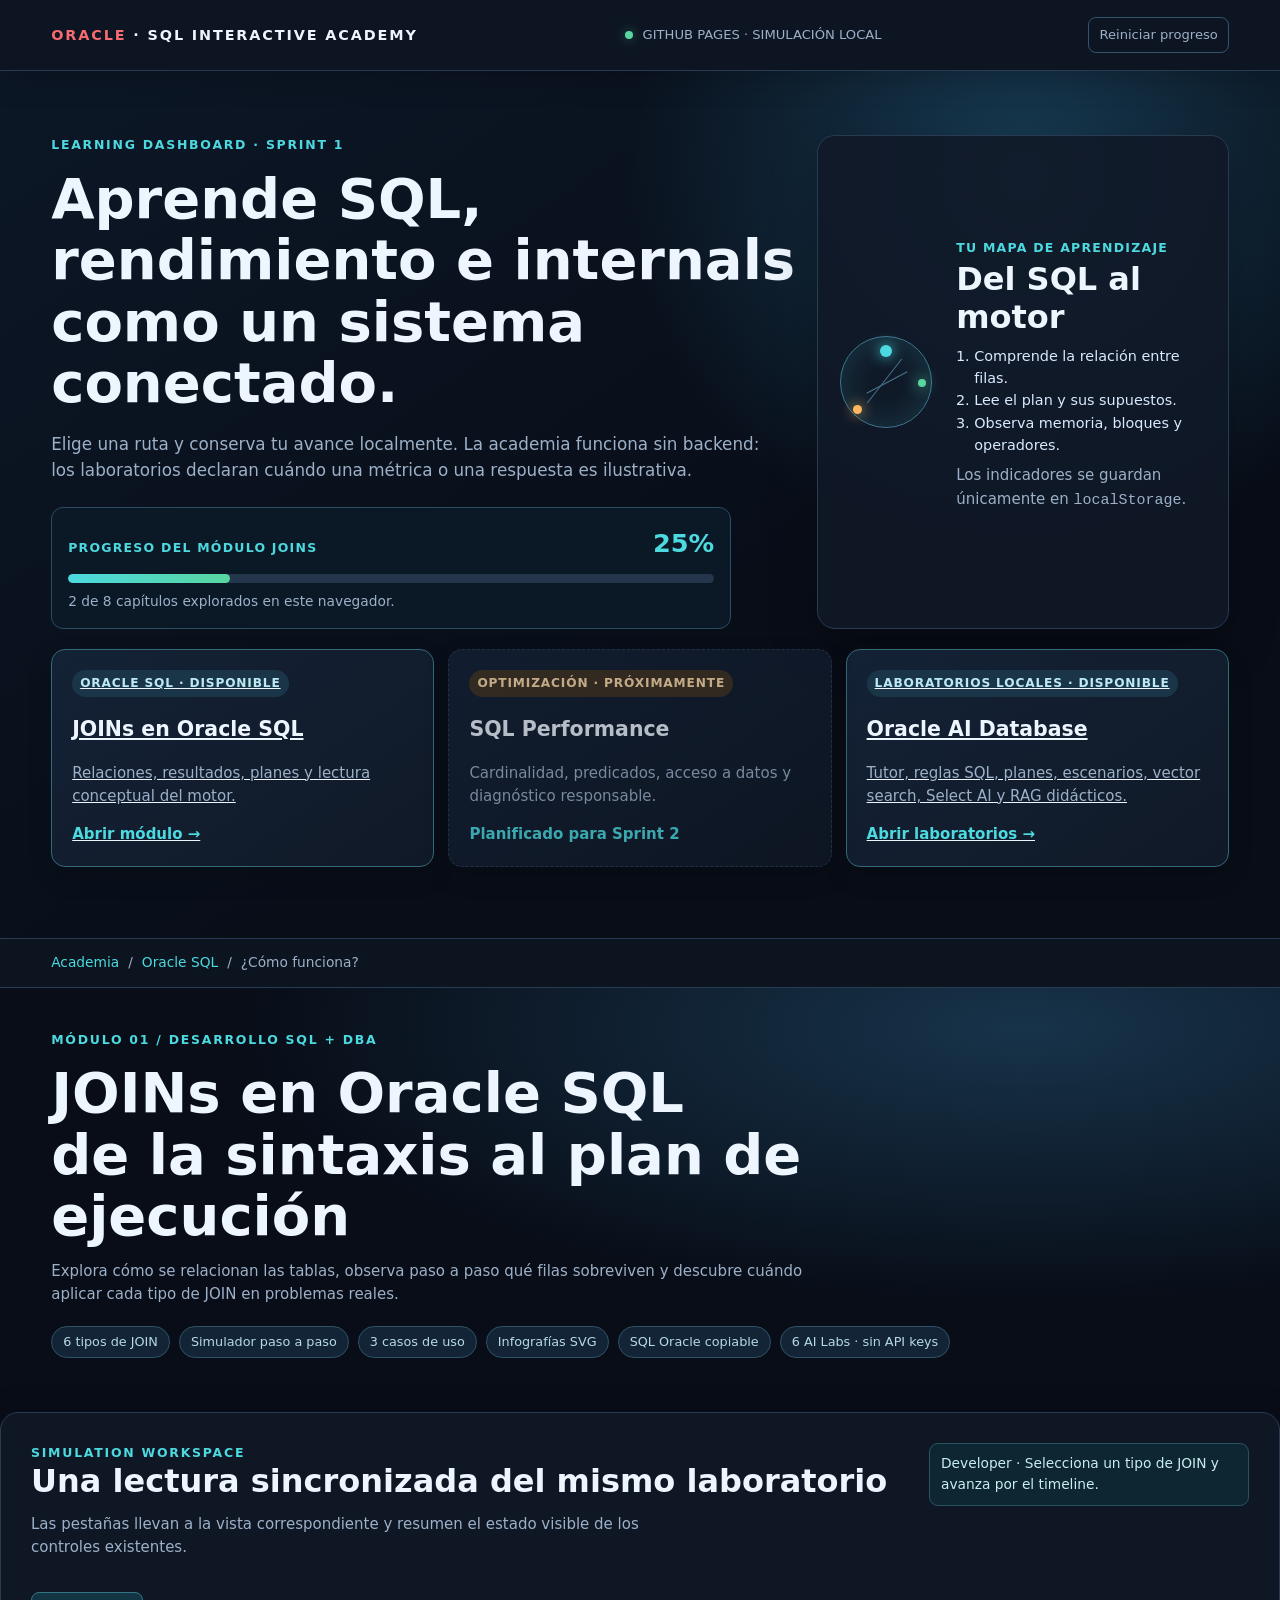
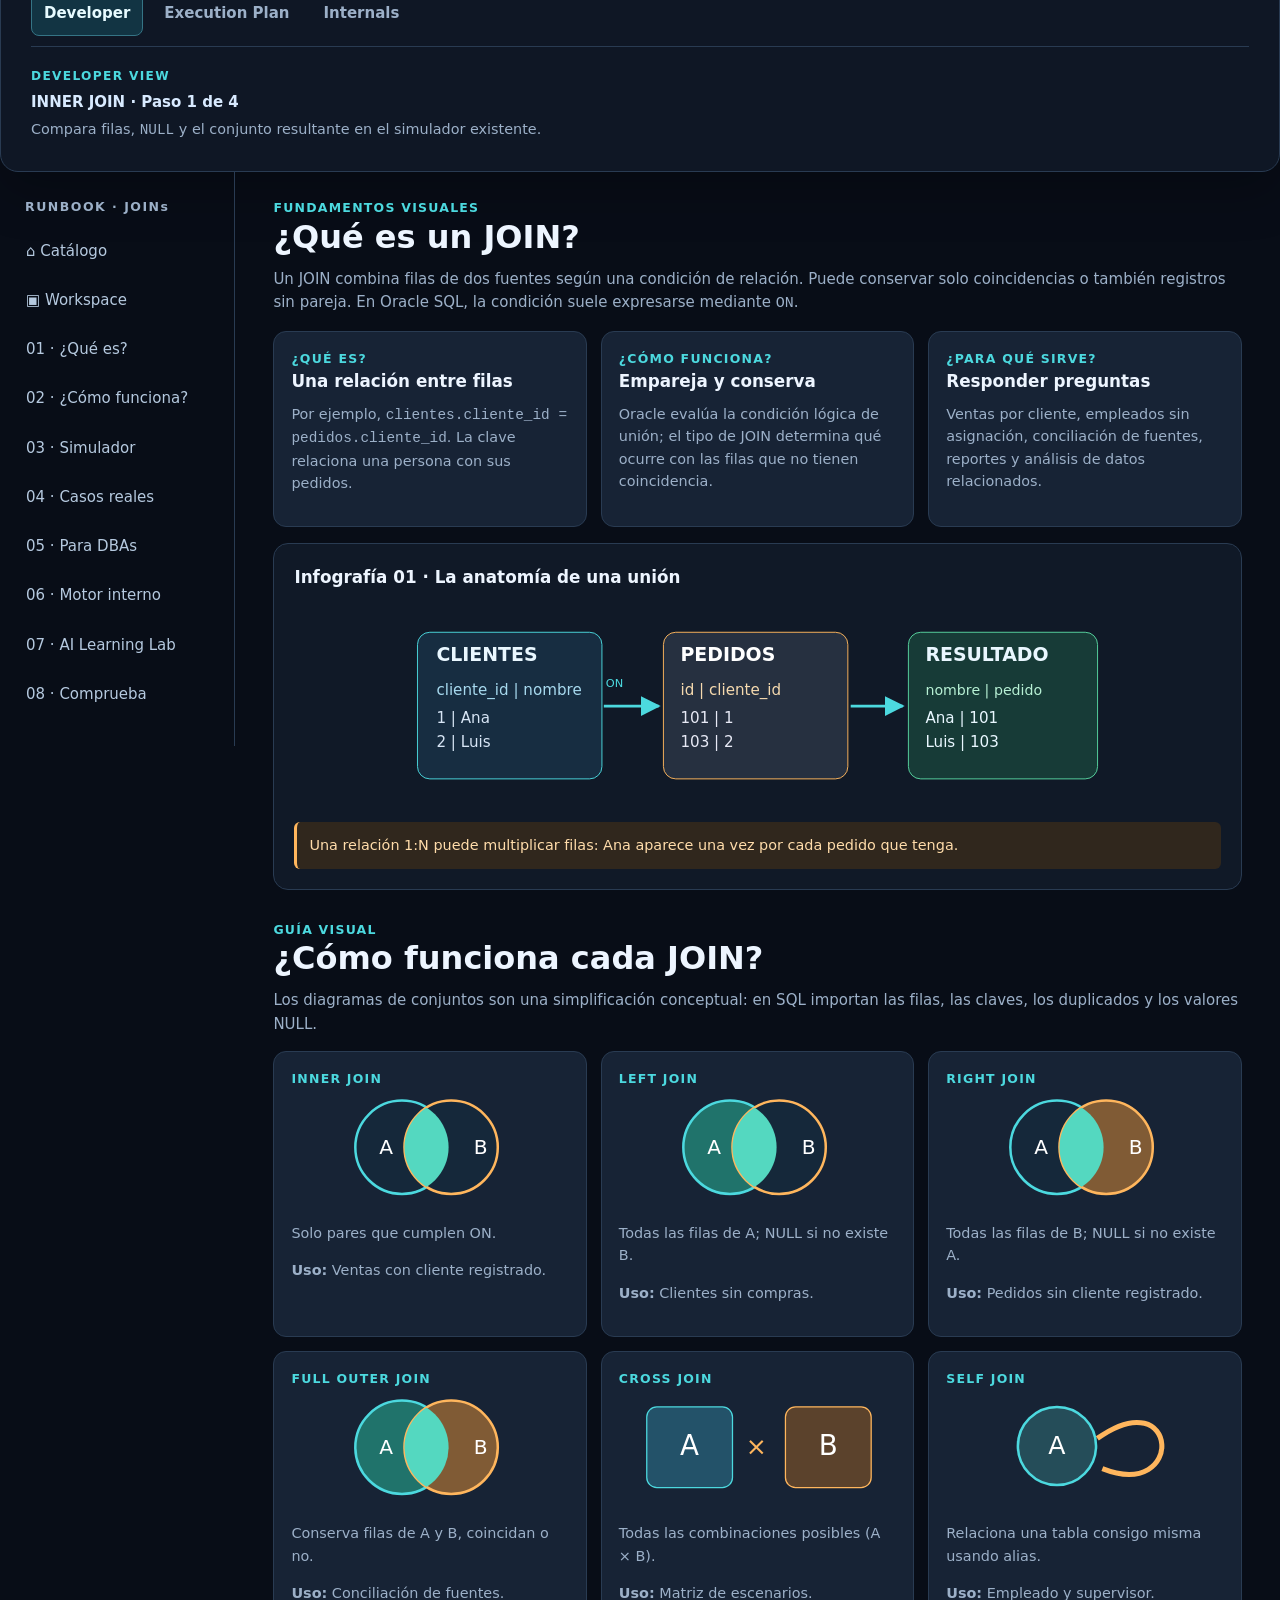
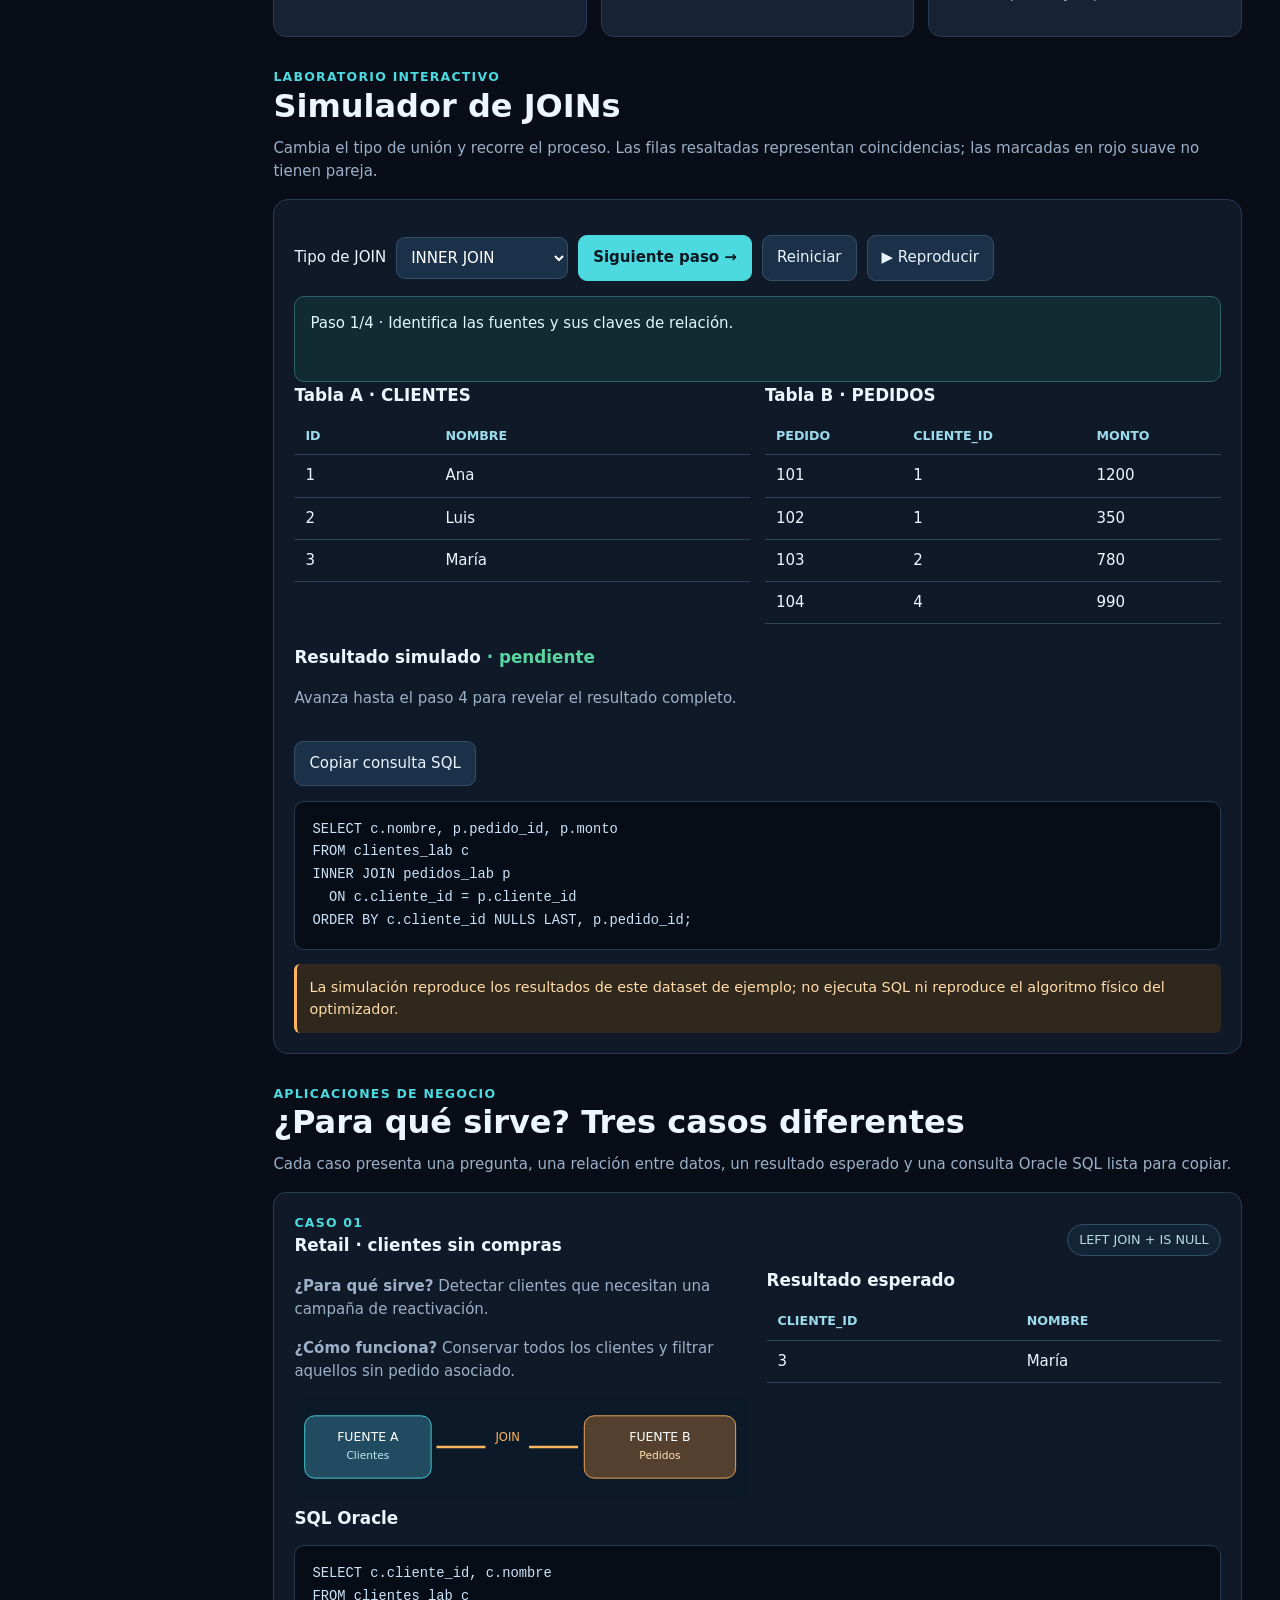
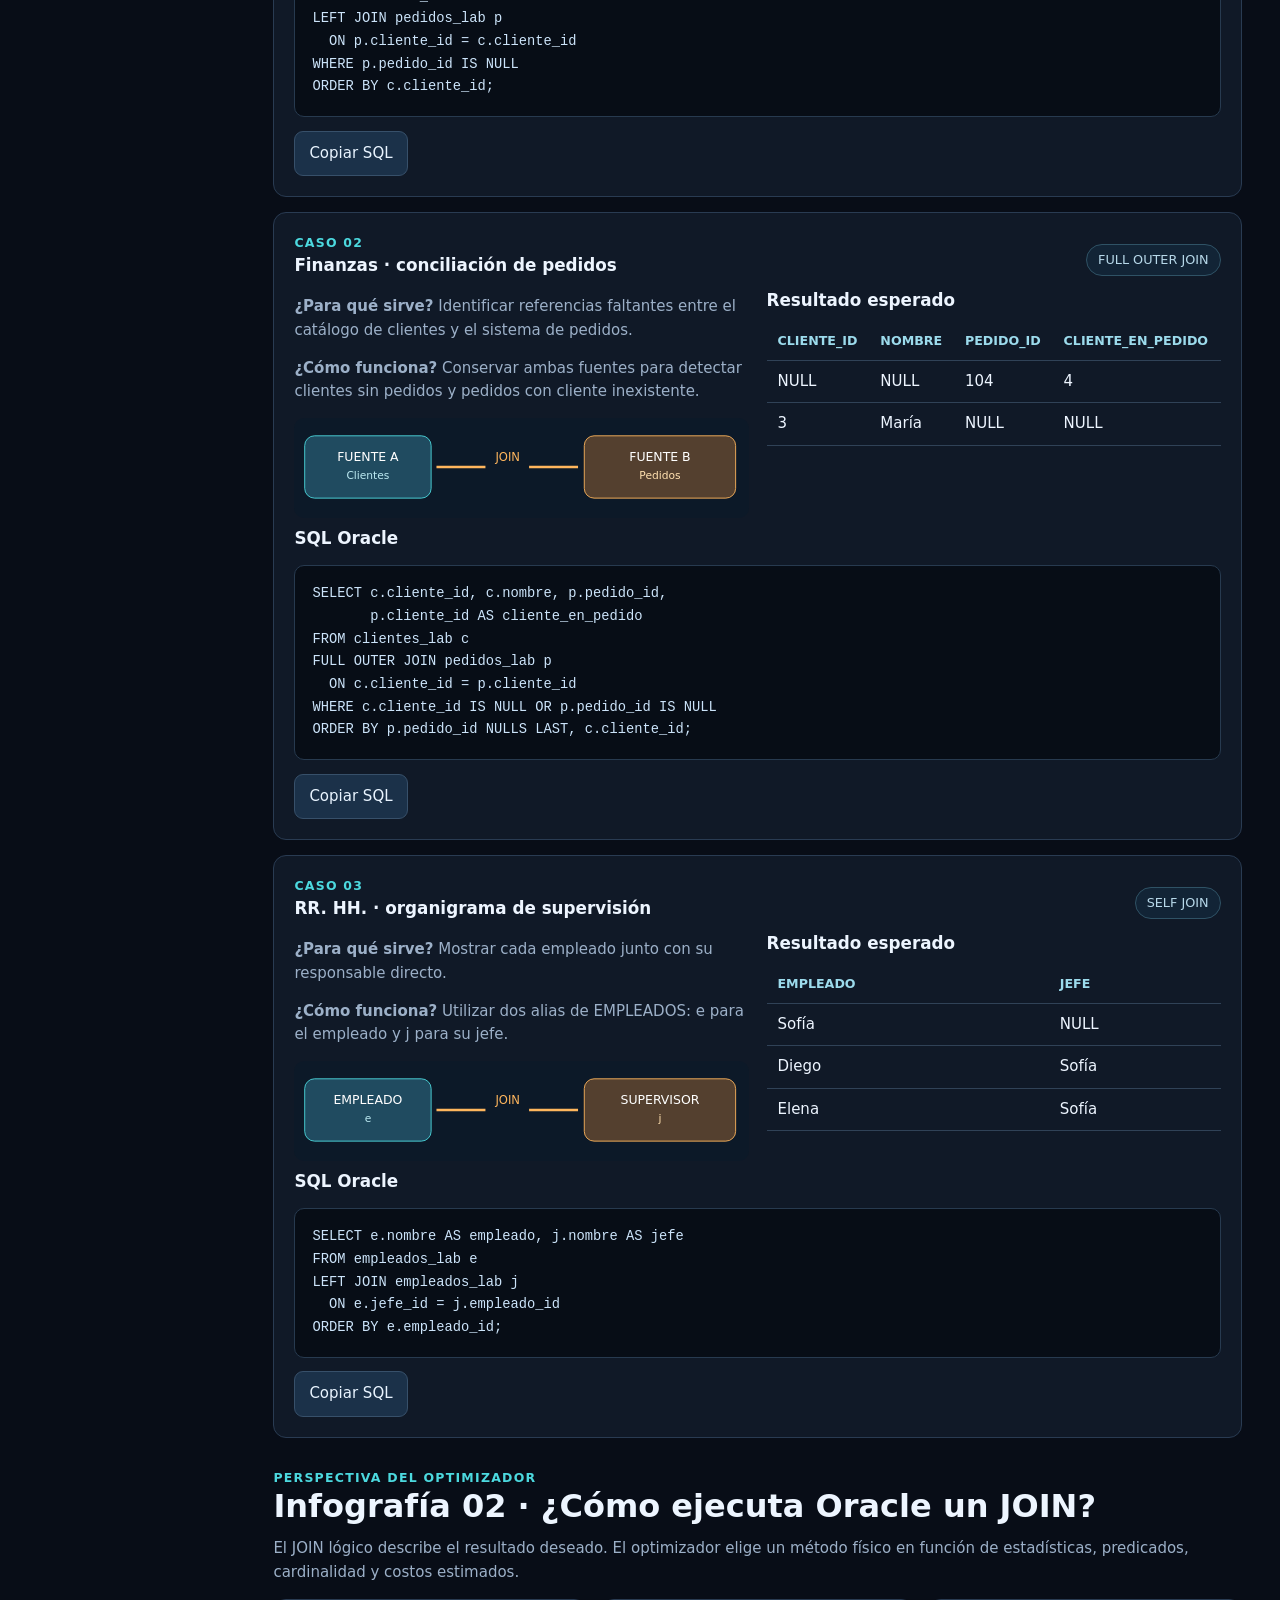
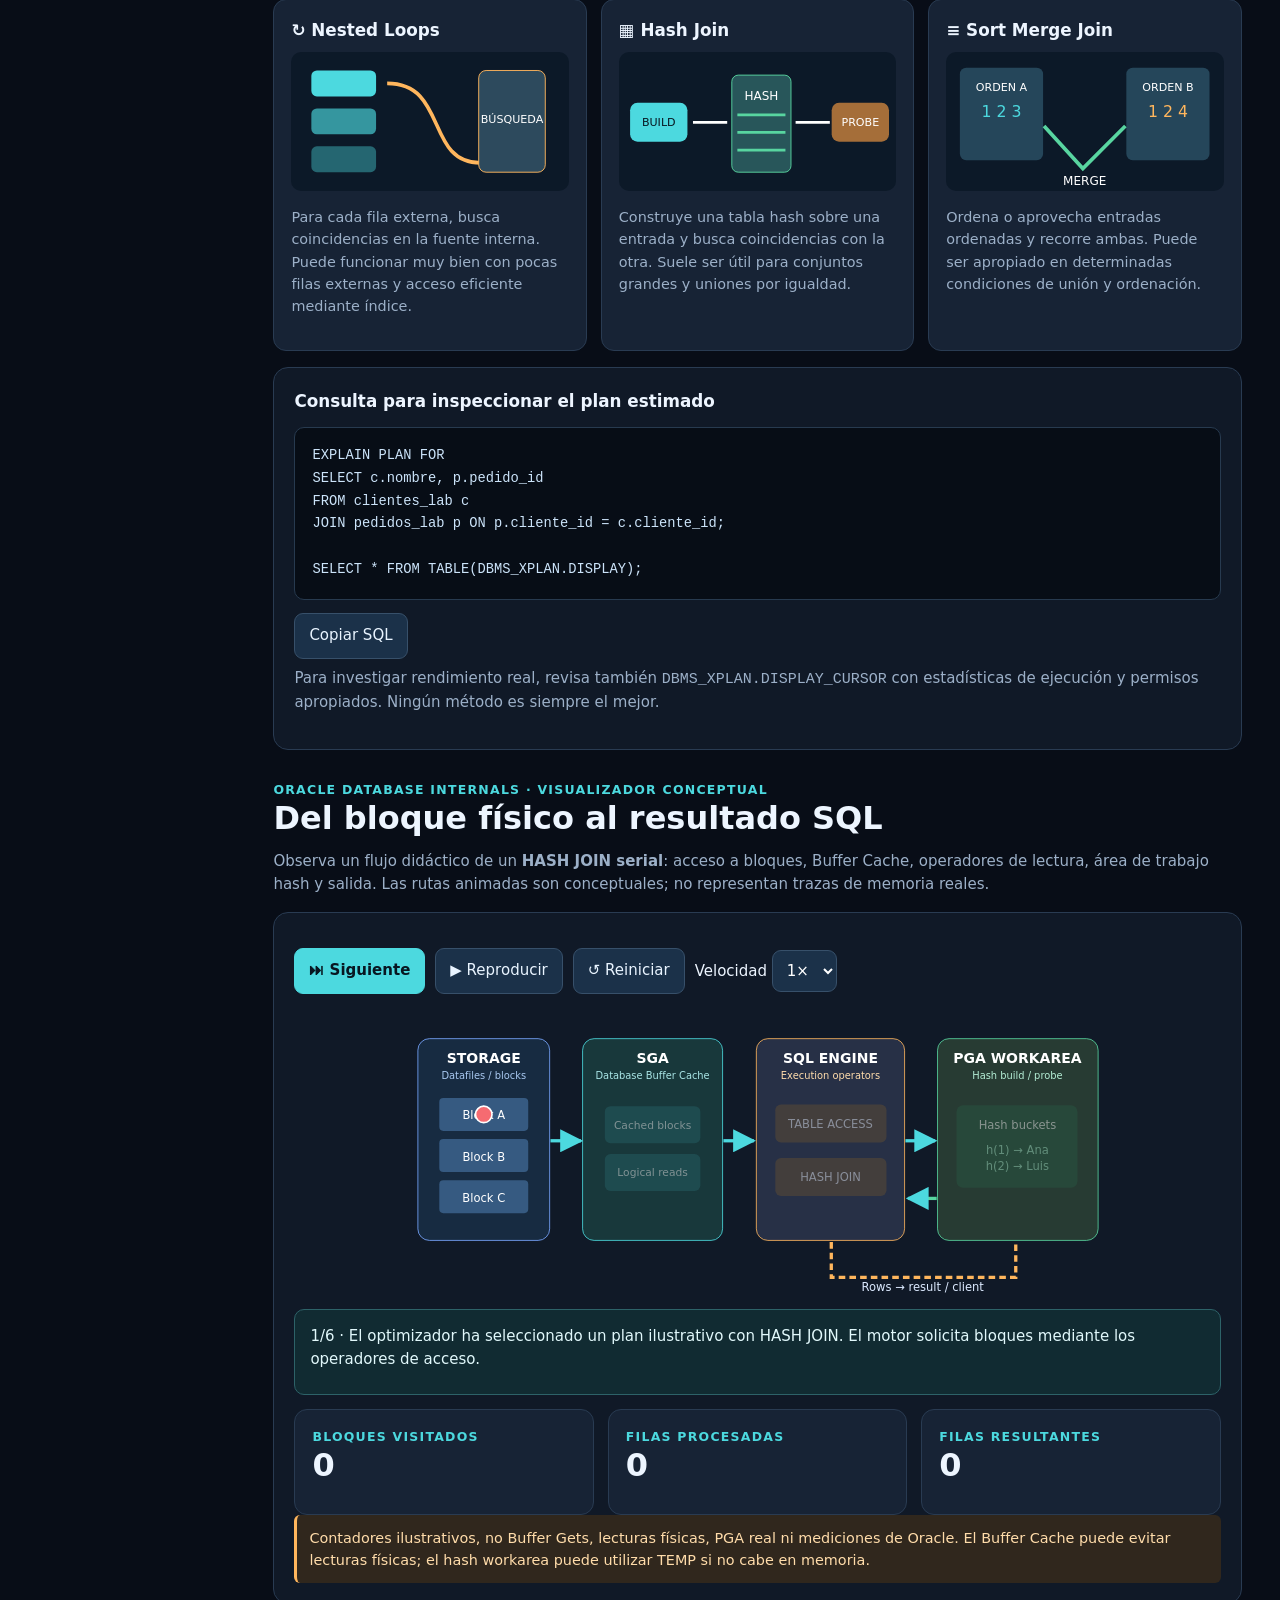
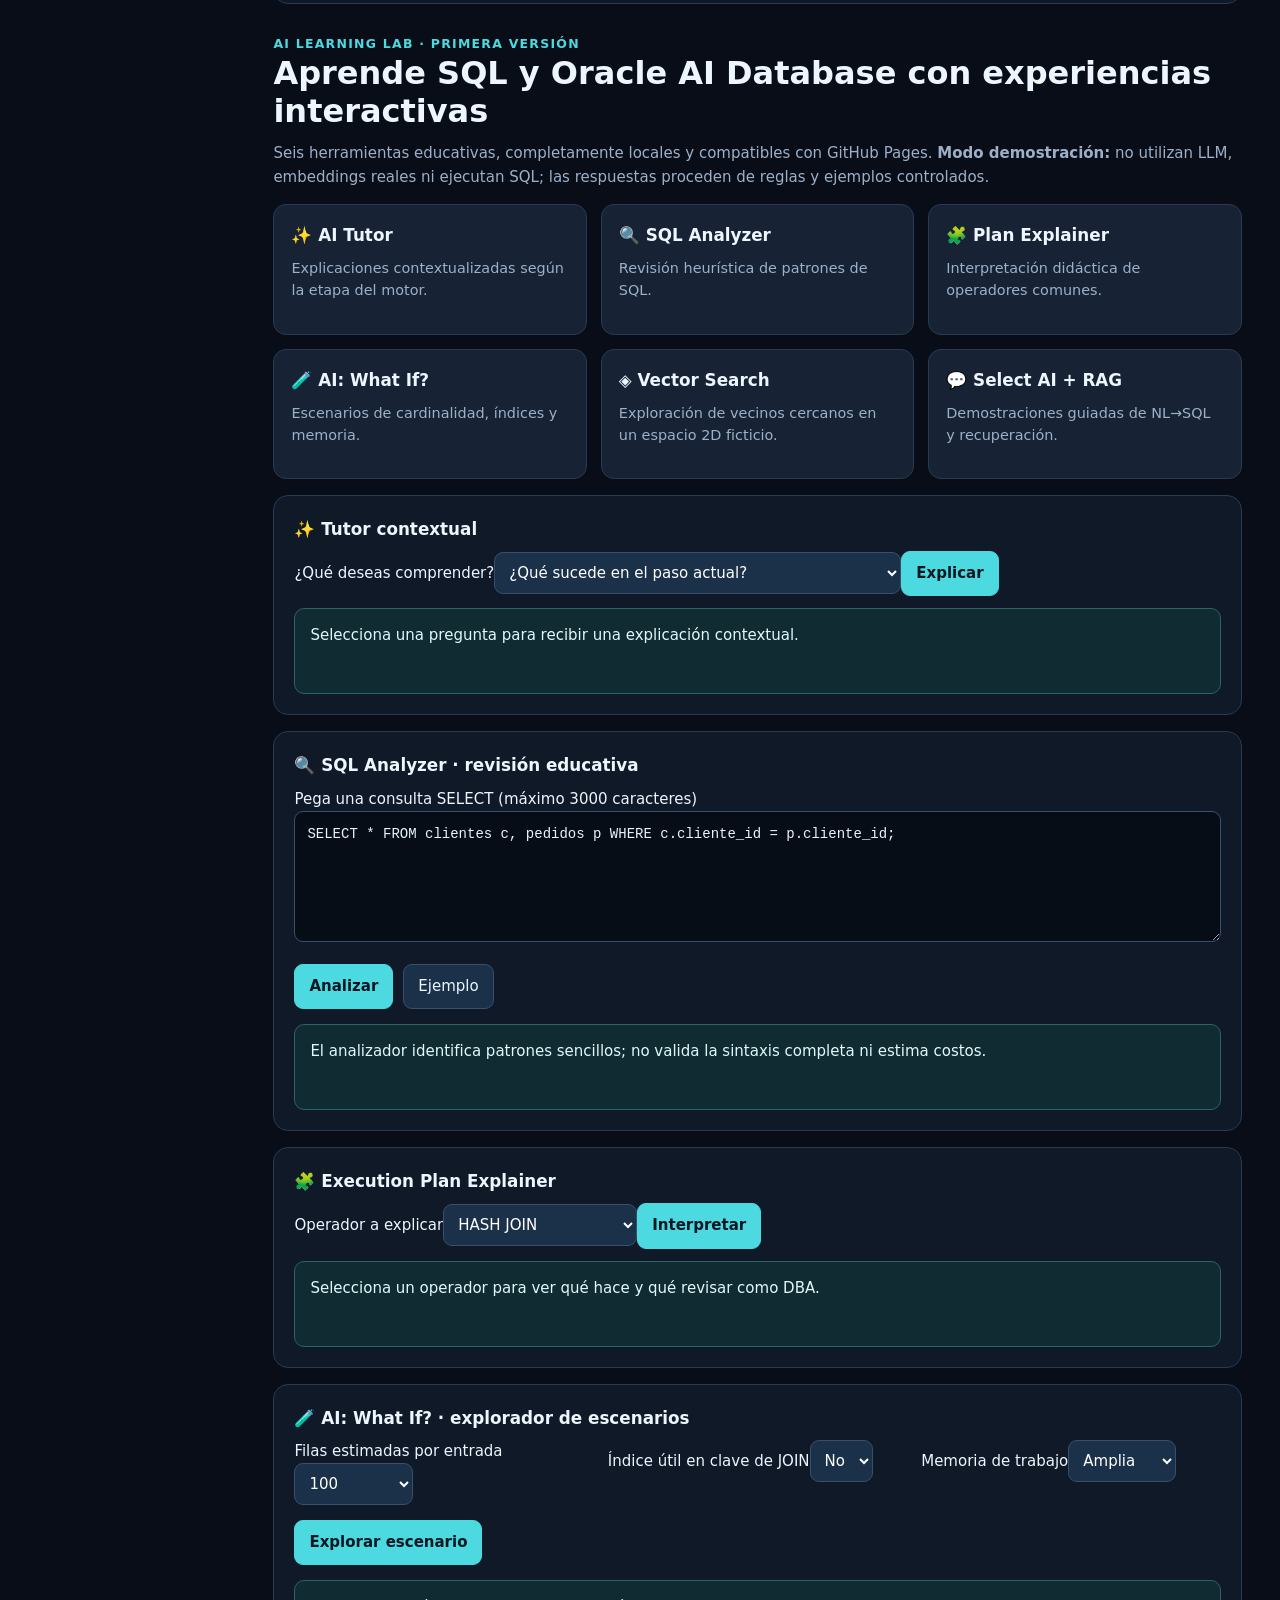
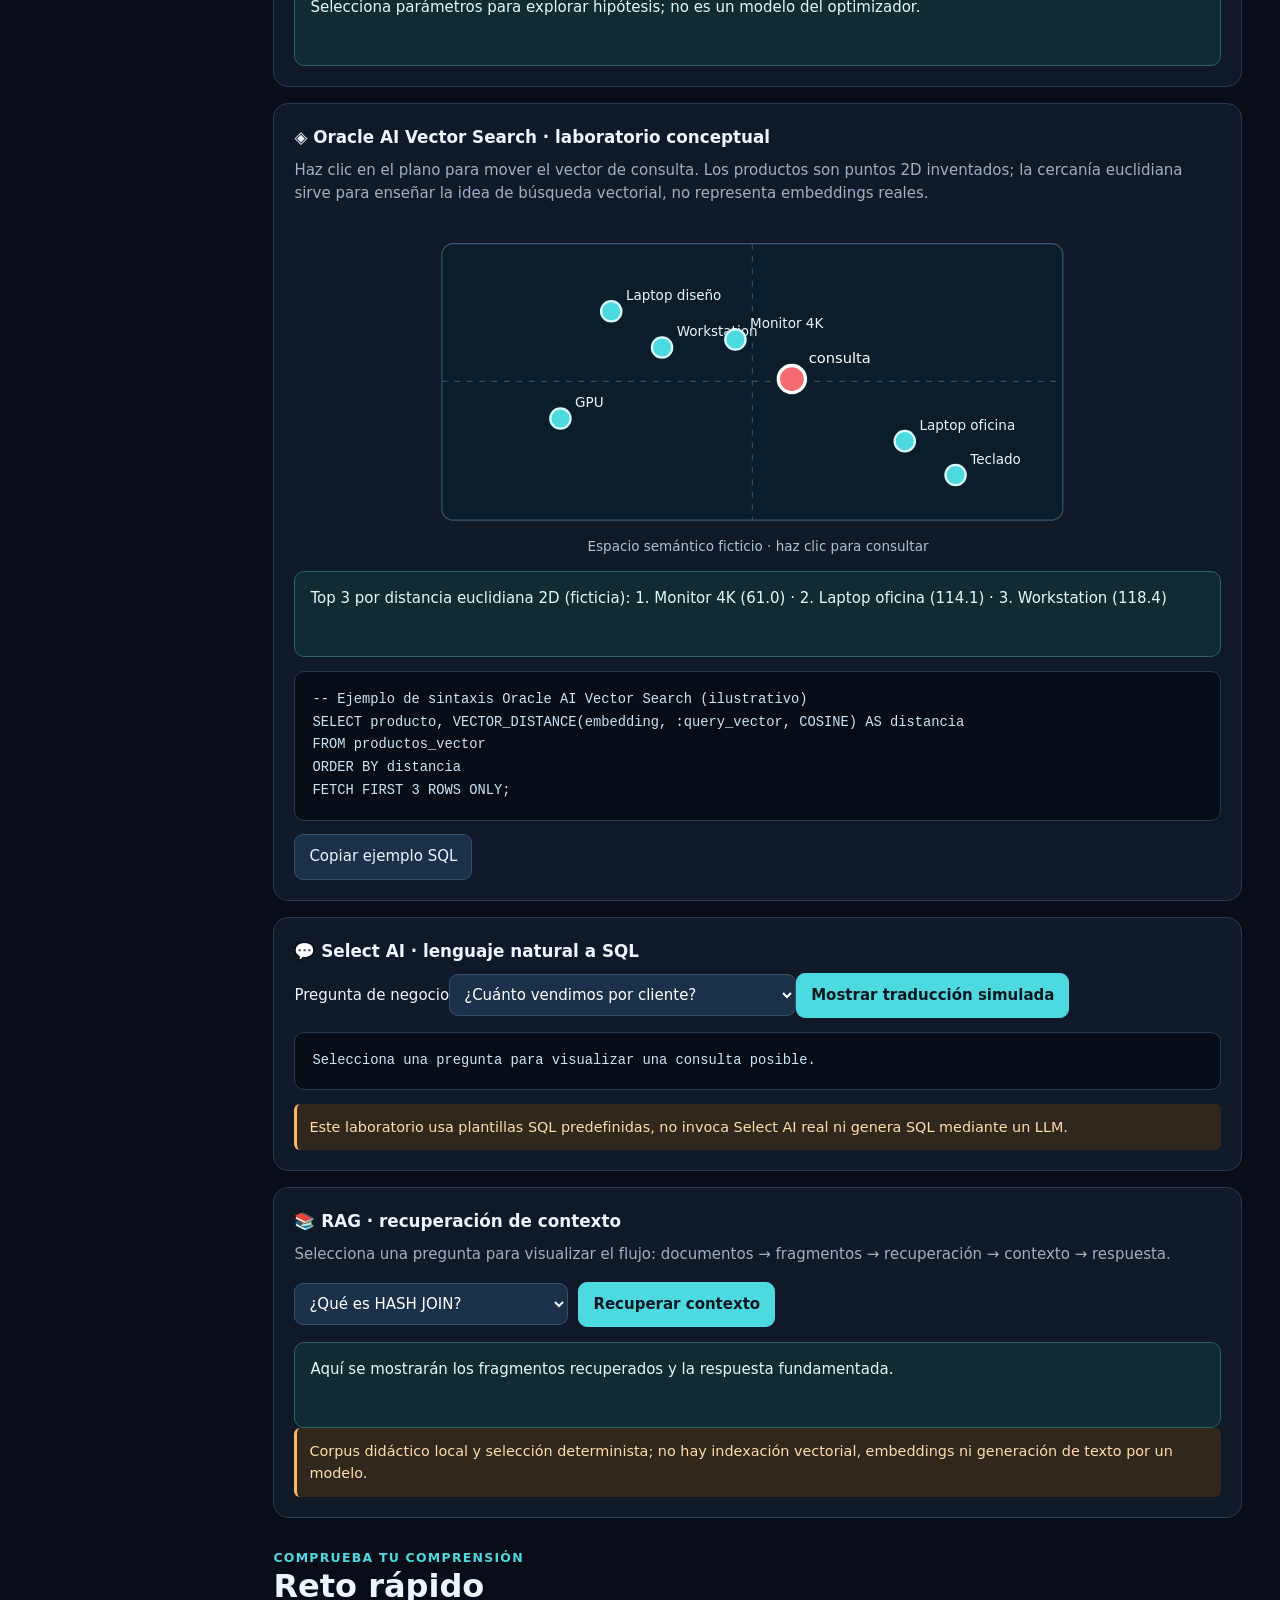
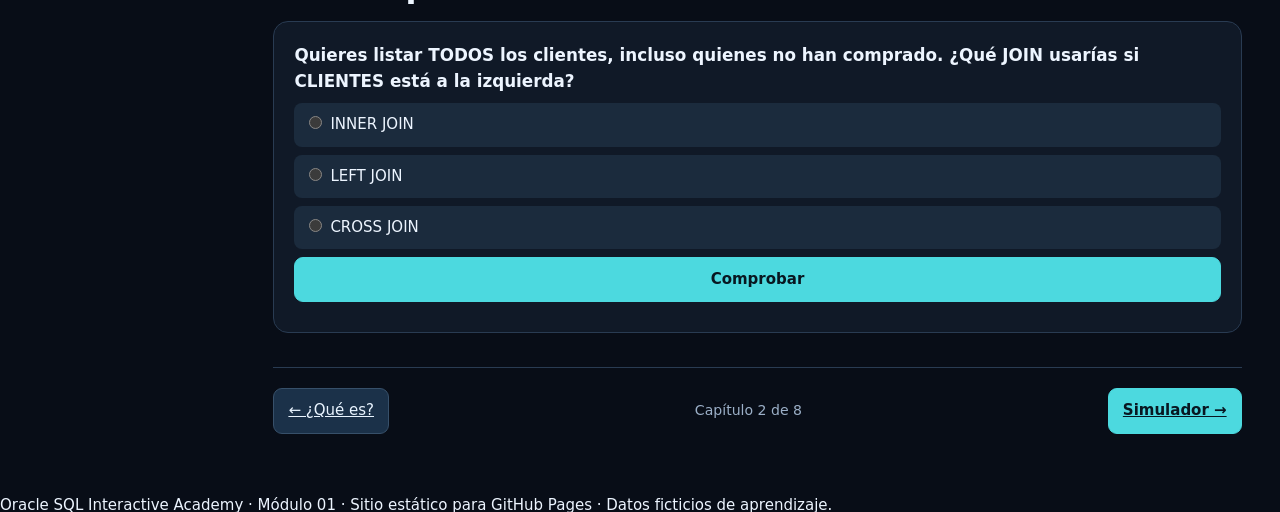
==== index.html @ f7dc9e66 "feat: add interactive learning portal" ====
<!DOCTYPE html>
<html lang="es"><head><meta charset="UTF-8"><meta name="viewport" content="width=device-width,initial-scale=1"><meta name="theme-color" content="#090e19"><title>Oracle SQL Academy · Learning Portal</title>
<style>
:root{color-scheme:dark;--bg:#080d17;--surface:#101927;--card:#172335;--line:#293b52;--text:#edf5ff;--muted:#9cb0c8;--cyan:#4cd9df;--green:#58d5a0;--orange:#ffb65d;--red:#f66b71;--blue:#79a8ff}*{box-sizing:border-box}html{scroll-behavior:smooth}body{margin:0;background:var(--bg);color:var(--text);font:15px/1.55 Inter,system-ui,-apple-system,Segoe UI,sans-serif}button,select{font:inherit}button{cursor:pointer}button:focus-visible,select:focus-visible,a:focus-visible{outline:3px solid var(--cyan);outline-offset:3px}a{color:var(--cyan)}.top{padding:17px clamp(18px,4vw,60px);border-bottom:1px solid var(--line);display:flex;align-items:center;justify-content:space-between;gap:12px;flex-wrap:wrap;background:#0d1522}.brand{font-weight:800;letter-spacing:.13em;font-size:.9rem}.brand b{color:var(--red)}.status{display:flex;gap:10px;align-items:center;color:var(--muted);font-size:.82rem}.dot{width:8px;height:8px;border-radius:50%;background:var(--green);box-shadow:0 0 12px #58d5a077}.hero{padding:42px clamp(18px,4vw,60px) 28px;background:radial-gradient(ellipse at 80% 10%,#17334a 0,transparent 55%)}.eyebrow{color:var(--cyan);font-size:.78rem;font-weight:800;letter-spacing:.14em;text-transform:uppercase}h1{font-size:clamp(2rem,5vw,3.5rem);line-height:1.1;max-width:880px;margin:13px 0}h2{font-size:clamp(1.35rem,3vw,2rem);line-height:1.2;margin:0 0 12px}h3{margin:0 0 9px;font-size:1.05rem}p{color:var(--muted);margin:8px 0 15px}.hero p{max-width:800px}.chips{display:flex;flex-wrap:wrap;gap:9px;margin-top:20px}.chip{border:1px solid #2f5265;border-radius:100px;padding:5px 11px;color:#b7d8e9;background:#122436;font-size:.8rem}.shell{display:grid;grid-template-columns:235px minmax(0,1fr);max-width:1600px;margin:auto}.side{border-right:1px solid var(--line);padding:25px 15px;position:sticky;top:0;height:max-content}.side small{display:block;color:var(--muted);font-weight:700;margin:0 10px 12px;letter-spacing:.12em}.side a{display:block;text-decoration:none;padding:11px;border-radius:9px;color:#b5c9df;margin:4px 0}.side a:hover,.side a:focus{background:#1b3145;color:white}.main{padding:26px clamp(16px,3vw,45px) 60px;min-width:0}.section{margin:0 0 30px}.panel{background:var(--surface);border:1px solid var(--line);border-radius:15px;padding:20px;margin:16px 0}.grid{display:grid;grid-template-columns:repeat(3,minmax(0,1fr));gap:14px}.card{background:var(--card);border:1px solid var(--line);border-radius:13px;padding:17px;min-width:0}.card p{font-size:.9rem}.kicker{color:var(--cyan);font-size:.78rem;letter-spacing:.1em;text-transform:uppercase;font-weight:800}.visual{width:100%;max-width:700px;display:block;margin:12px auto}.legend{display:flex;gap:17px;flex-wrap:wrap;color:var(--muted);font-size:.85rem}.swatch{width:10px;height:10px;border-radius:50%;display:inline-block;margin-right:5px}.controls{display:flex;gap:10px;flex-wrap:wrap;align-items:center;margin:15px 0}.btn{border:1px solid #37506a;background:#1b3149;color:#e9f4ff;border-radius:9px;padding:10px 14px;min-height:42px}.btn.primary{background:var(--cyan);color:#081721;border-color:var(--cyan);font-weight:800}.btn:hover{filter:brightness(1.12)}select{border:1px solid #37506a;border-radius:9px;background:#1b3149;color:white;padding:10px;max-width:100%}.split{display:grid;grid-template-columns:1fr 1fr;gap:15px}.scroll{overflow:auto}table{border-collapse:collapse;width:100%;min-width:250px}th,td{padding:9px 11px;border-bottom:1px solid #304257;text-align:left;white-space:nowrap}th{color:#9cdbec;font-size:.79rem;text-transform:uppercase}tr.match td{background:#133a38}tr.unmatched td{background:#382c32}pre{background:#070d16;border:1px solid #273a4f;border-radius:10px;padding:17px;color:#cce4fa;overflow:auto;font-size:.86rem;line-height:1.65}code{font-family:ui-monospace,SFMono-Regular,Consolas,monospace}.hint{border-left:3px solid var(--orange);background:#30271d;color:#ffdcaa;padding:12px;border-radius:6px;font-size:.9rem}.stepbox{background:#112b32;border:1px solid #2d6268;padding:15px;border-radius:10px;min-height:86px;color:#e1f8fb}.badge{color:var(--green);font-weight:800}.case{border:1px solid var(--line);border-radius:13px;background:var(--surface);margin:15px 0;padding:20px}.case header{display:flex;justify-content:space-between;align-items:center;gap:10px;flex-wrap:wrap}.case .case-type{color:var(--orange);font-size:.8rem;font-weight:800}.case-grid{display:grid;grid-template-columns:1fr 1fr;gap:18px}.muted{color:var(--muted)}.diagram{width:100%;height:auto;max-height:250px;background:#0c1928;border-radius:10px}.quiz{display:grid;gap:8px}.quiz label{padding:10px;background:#1b2b3d;border-radius:8px;cursor:pointer}.quiz input{margin-right:8px}.feedback{margin-top:10px;color:var(--green);font-weight:700}.foot{border-top:1px solid var(--line);padding:25px;color:var(--muted);font-size:.85rem;text-align:center}@media(max-width:950px){.shell{grid-template-columns:1fr}.side{position:static;border-right:0;border-bottom:1px solid var(--line);display:flex;gap:8px;overflow:auto;padding:10px}.side small{display:none}.side a{white-space:nowrap}.grid{grid-template-columns:1fr 1fr}}@media(max-width:650px){.grid,.split,.case-grid{grid-template-columns:1fr}.hero{padding-top:26px}.panel,.case{padding:15px}}@media(prefers-reduced-motion:reduce){html{scroll-behavior:auto}}
</style><link rel="stylesheet" href="assets/portal.css"><script src="content/module-catalog.js" defer></script><script src="assets/portal.js" defer></script></head><body>
<a class="skip-link" href="#mainContent">Saltar al contenido del módulo</a>
<header class="top"><a class="brand" href="#dashboard" aria-label="Oracle SQL Interactive Academy, ir al catálogo"><b>ORACLE</b> · SQL INTERACTIVE ACADEMY</a><div class="status"><span class="dot"></span> GITHUB PAGES · SIMULACIÓN LOCAL</div><button class="portal-action" type="button" id="resetProgress">Reiniciar progreso</button></header>
<section class="dashboard" id="dashboard" aria-labelledby="dashboardTitle"><div class="dashboard-copy"><div class="eyebrow">Learning Dashboard · Sprint 1</div><h1 id="dashboardTitle">Aprende SQL, rendimiento e internals como un sistema conectado.</h1><p>Elige una ruta y conserva tu avance localmente. La academia funciona sin backend: los laboratorios declaran cuándo una métrica o una respuesta es ilustrativa.</p><div class="dashboard-progress"><div><span class="kicker">Progreso del módulo JOINs</span><strong id="progressPercent">0%</strong></div><div class="progress-track" role="progressbar" id="progressBar" aria-label="Progreso del módulo JOINs" aria-valuemin="0" aria-valuemax="100" aria-valuenow="0"><span></span></div><p id="progressSummary" aria-live="polite">0 de 8 capítulos explorados en este navegador.</p></div></div><aside class="dashboard-guide" aria-labelledby="guideTitle"><div class="guide-orbit" aria-hidden="true"><span></span><span></span><span></span></div><div><div class="kicker">Tu mapa de aprendizaje</div><h2 id="guideTitle">Del SQL al motor</h2><ol><li>Comprende la relación entre filas.</li><li>Lee el plan y sus supuestos.</li><li>Observa memoria, bloques y operadores.</li></ol><p class="muted">Los indicadores se guardan únicamente en <code>localStorage</code>.</p></div></aside><div class="module-catalog" id="moduleCatalog" aria-label="Catálogo de módulos"></div><div class="portal-feedback" id="portalFeedback" aria-live="polite"></div></section>
<nav class="breadcrumbs" aria-label="Ruta de navegación"><a href="#dashboard">Academia</a><span aria-hidden="true">/</span><a href="#join-module">Oracle SQL</a><span aria-hidden="true">/</span><span id="breadcrumbChapter" aria-current="page">Fundamentos de JOINs</span></nav>
<section class="hero" id="join-module"><div class="eyebrow">Módulo 01 / Desarrollo SQL + DBA</div><h2 class="module-title">JOINs en Oracle SQL<br>de la sintaxis al plan de ejecución</h2><p>Explora cómo se relacionan las tablas, observa paso a paso qué filas sobreviven y descubre cuándo aplicar cada tipo de JOIN en problemas reales.</p><div class="chips"><span class="chip">6 tipos de JOIN</span><span class="chip">Simulador paso a paso</span><span class="chip">3 casos de uso</span><span class="chip">Infografías SVG</span><span class="chip">SQL Oracle copiable</span><span class="chip">6 AI Labs · sin API keys</span></div></section>
<section class="workspace" id="workspace" aria-labelledby="workspaceTitle"><div class="workspace-heading"><div><div class="eyebrow">Simulation Workspace</div><h2 id="workspaceTitle">Una lectura sincronizada del mismo laboratorio</h2><p>Las pestañas llevan a la vista correspondiente y resumen el estado visible de los controles existentes.</p></div><div class="workspace-status" id="workspaceStatus" aria-live="polite">Developer · Selecciona un tipo de JOIN y avanza por el timeline.</div></div><div class="workspace-tabs" role="tablist" aria-label="Vistas del laboratorio"><button type="button" role="tab" id="developerTab" aria-selected="true" aria-controls="developerPanel" data-workspace-target="simulador">Developer</button><button type="button" role="tab" id="planTab" aria-selected="false" aria-controls="planPanel" data-workspace-target="dba">Execution Plan</button><button type="button" role="tab" id="internalsTab" aria-selected="false" aria-controls="internalsPanel" data-workspace-target="internals">Internals</button></div><div class="workspace-panels"><div role="tabpanel" id="developerPanel" aria-labelledby="developerTab"><span class="workspace-label">Developer view</span><strong id="developerSummary">INNER JOIN · Paso 1 de 4</strong><p>Compara filas, <code>NULL</code> y el conjunto resultante en el simulador existente.</p></div><div role="tabpanel" id="planPanel" aria-labelledby="planTab" hidden><span class="workspace-label">Execution Plan view</span><strong id="planSummary">Revisa los métodos de JOIN y sus costos estimados.</strong><p>Las afirmaciones de rendimiento permanecen condicionales hasta observar una ejecución real.</p></div><div role="tabpanel" id="internalsPanel" aria-labelledby="internalsTab" hidden><span class="workspace-label">Internals view</span><strong id="internalsSummary">Paso 1 de 6 · Bloques, SGA, SQL Engine y PGA.</strong><p>Los contadores se mantienen claramente etiquetados como ilustrativos.</p></div></div></section>
<div class="shell"><nav class="side" aria-label="Índice de capítulos"><small>RUNBOOK · JOINs</small><a href="#dashboard">⌂ Catálogo</a><a href="#workspace">▣ Workspace</a><a href="#que" data-chapter="que">01 · ¿Qué es?</a><a href="#como" data-chapter="como">02 · ¿Cómo funciona?</a><a href="#simulador" data-chapter="simulador">03 · Simulador</a><a href="#casos" data-chapter="casos">04 · Casos reales</a><a href="#dba" data-chapter="dba">05 · Para DBAs</a><a href="#internals" data-chapter="internals">06 · Motor interno</a><a href="#ai" data-chapter="ai">07 · AI Learning Lab</a><a href="#reto" data-chapter="reto">08 · Comprueba</a></nav>
<main class="main" id="mainContent" tabindex="-1">
<section id="que" class="section"><div class="kicker">Fundamentos visuales</div><h2>¿Qué es un JOIN?</h2><p>Un JOIN combina filas de dos fuentes según una condición de relación. Puede conservar solo coincidencias o también registros sin pareja. En Oracle SQL, la condición suele expresarse mediante <code>ON</code>.</p>
<div class="grid"><article class="card"><div class="kicker">¿Qué es?</div><h3>Una relación entre filas</h3><p>Por ejemplo, <code>clientes.cliente_id = pedidos.cliente_id</code>. La clave relaciona una persona con sus pedidos.</p></article><article class="card"><div class="kicker">¿Cómo funciona?</div><h3>Empareja y conserva</h3><p>Oracle evalúa la condición lógica de unión; el tipo de JOIN determina qué ocurre con las filas que no tienen coincidencia.</p></article><article class="card"><div class="kicker">¿Para qué sirve?</div><h3>Responder preguntas</h3><p>Ventas por cliente, empleados sin asignación, conciliación de fuentes, reportes y análisis de datos relacionados.</p></article></div>
<div class="panel"><h3>Infografía 01 · La anatomía de una unión</h3><svg class="visual" viewBox="0 0 740 220" role="img" aria-label="CLIENTES y PEDIDOS se relacionan por cliente_id y producen un resultado conjunto"><defs><marker id="arrow" viewBox="0 0 10 10" refX="9" refY="5" markerWidth="7" markerHeight="7" orient="auto"><path d="M0 0L10 5L0 10Z" fill="#4cd9df"/></marker></defs><rect x="10" y="32" width="195" height="155" rx="13" fill="#172d41" stroke="#4cd9df"/><text x="30" y="62" fill="#e9f7ff" font-size="20" font-weight="bold">CLIENTES</text><text x="30" y="98" fill="#a7d9ee" font-size="16">cliente_id | nombre</text><text x="30" y="128" fill="#d7e5f5" font-size="16">1 | Ana</text><text x="30" y="153" fill="#d7e5f5" font-size="16">2 | Luis</text><rect x="270" y="32" width="195" height="155" rx="13" fill="#263040" stroke="#ffb65d"/><text x="288" y="62" fill="#fff" font-size="20" font-weight="bold">PEDIDOS</text><text x="288" y="98" fill="#f5d9ae" font-size="16">id | cliente_id</text><text x="288" y="128" fill="#e7e9f5" font-size="16">101 | 1</text><text x="288" y="153" fill="#e7e9f5" font-size="16">103 | 2</text><path d="M207 110H265" stroke="#4cd9df" stroke-width="3" marker-end="url(#arrow)"/><text x="209" y="90" fill="#4cd9df" font-size="12">ON</text><path d="M468 110H523" stroke="#4cd9df" stroke-width="3" marker-end="url(#arrow)"/><rect x="529" y="32" width="200" height="155" rx="13" fill="#173b37" stroke="#58d5a0"/><text x="547" y="62" fill="#e9f7ff" font-size="20" font-weight="bold">RESULTADO</text><text x="547" y="98" fill="#b7f0d4" font-size="15">nombre | pedido</text><text x="547" y="128" fill="#e9f7ff" font-size="16">Ana | 101</text><text x="547" y="153" fill="#e9f7ff" font-size="16">Luis | 103</text></svg><div class="hint">Una relación 1:N puede multiplicar filas: Ana aparece una vez por cada pedido que tenga.</div></div></section>
<section id="como" class="section"><div class="kicker">Guía visual</div><h2>¿Cómo funciona cada JOIN?</h2><p>Los diagramas de conjuntos son una simplificación conceptual: en SQL importan las filas, las claves, los duplicados y los valores NULL.</p><div class="grid" id="joinCards"></div></section>
<section id="simulador" class="section"><div class="kicker">Laboratorio interactivo</div><h2>Simulador de JOINs</h2><p>Cambia el tipo de unión y recorre el proceso. Las filas resaltadas representan coincidencias; las marcadas en rojo suave no tienen pareja.</p>
<div class="panel"><div class="controls"><label for="joinSelect">Tipo de JOIN</label><select id="joinSelect"><option value="INNER">INNER JOIN</option><option value="LEFT">LEFT JOIN</option><option value="RIGHT">RIGHT JOIN</option><option value="FULL">FULL OUTER JOIN</option><option value="CROSS">CROSS JOIN</option><option value="SELF">SELF JOIN</option></select><button class="btn primary" id="nextStep">Siguiente paso →</button><button class="btn" id="resetStep">Reiniciar</button><button class="btn" id="autoPlay" aria-pressed="false">▶ Reproducir</button></div><div class="stepbox" id="stepText" aria-live="polite"></div><div class="split"><div><h3>Tabla A · CLIENTES</h3><div class="scroll" id="tableA"></div></div><div><h3>Tabla B · PEDIDOS</h3><div class="scroll" id="tableB"></div></div></div><h3 style="margin-top:20px">Resultado simulado <span class="badge" id="rowCount"></span></h3><div class="scroll" id="resultTable"></div><div class="controls"><button class="btn" id="copySql">Copiar consulta SQL</button><span class="muted" id="copyMsg" aria-live="polite"></span></div><pre id="sqlCode"></pre><div class="hint">La simulación reproduce los resultados de este dataset de ejemplo; no ejecuta SQL ni reproduce el algoritmo físico del optimizador.</div></div></section>
<section id="casos" class="section"><div class="kicker">Aplicaciones de negocio</div><h2>¿Para qué sirve? Tres casos diferentes</h2><p>Cada caso presenta una pregunta, una relación entre datos, un resultado esperado y una consulta Oracle SQL lista para copiar.</p><div id="cases"></div></section>
<section id="dba" class="section"><div class="kicker">Perspectiva del optimizador</div><h2>Infografía 02 · ¿Cómo ejecuta Oracle un JOIN?</h2><p>El JOIN lógico describe el resultado deseado. El optimizador elige un método físico en función de estadísticas, predicados, cardinalidad y costos estimados.</p>
<div class="grid"><article class="card"><h3>↻ Nested Loops</h3><svg class="diagram" viewBox="0 0 300 150" role="img" aria-label="Una fila externa busca coincidencias en una fuente interna"><rect x="22" y="20" width="70" height="28" rx="6" fill="#4cd9df"/><rect x="22" y="61" width="70" height="28" rx="6" fill="#4cd9df" opacity=".65"/><rect x="22" y="102" width="70" height="28" rx="6" fill="#4cd9df" opacity=".4"/><path d="M104 34C170 34 145 120 205 120" fill="none" stroke="#ffb65d" stroke-width="4"/><rect x="203" y="20" width="72" height="110" rx="8" fill="#2d4a5d" stroke="#ffb65d"/><text x="239" y="77" text-anchor="middle" fill="#fff" font-size="12">BÚSQUEDA</text></svg><p>Para cada fila externa, busca coincidencias en la fuente interna. Puede funcionar muy bien con pocas filas externas y acceso eficiente mediante índice.</p></article><article class="card"><h3>▦ Hash Join</h3><svg class="diagram" viewBox="0 0 300 150" role="img" aria-label="Construcción de hash y búsqueda de coincidencias"><rect x="12" y="55" width="62" height="42" rx="8" fill="#4cd9df"/><text x="43" y="80" text-anchor="middle" fill="#081721" font-size="12">BUILD</text><path d="M80 76H117" stroke="#fff" stroke-width="3"/><rect x="122" y="25" width="64" height="105" rx="7" fill="#28565a" stroke="#58d5a0"/><text x="154" y="52" fill="#fff" text-anchor="middle" font-size="13">HASH</text><path d="M128 68H180M128 87H180M128 106H180" stroke="#58d5a0" stroke-width="3"/><path d="M191 76H228" stroke="#fff" stroke-width="3"/><rect x="230" y="55" width="62" height="42" rx="8" fill="#a56e39"/><text x="261" y="80" text-anchor="middle" fill="#fff" font-size="12">PROBE</text></svg><p>Construye una tabla hash sobre una entrada y busca coincidencias con la otra. Suele ser útil para conjuntos grandes y uniones por igualdad.</p></article><article class="card"><h3>≡ Sort Merge Join</h3><svg class="diagram" viewBox="0 0 300 150" role="img" aria-label="Dos entradas ordenadas se recorren para fusionar coincidencias"><rect x="15" y="17" width="90" height="100" rx="7" fill="#25465a"/><rect x="195" y="17" width="90" height="100" rx="7" fill="#25465a"/><text x="60" y="42" text-anchor="middle" fill="#fff" font-size="12">ORDEN A</text><text x="240" y="42" text-anchor="middle" fill="#fff" font-size="12">ORDEN B</text><text x="60" y="70" text-anchor="middle" fill="#4cd9df" font-size="17">1 2 3</text><text x="240" y="70" text-anchor="middle" fill="#ffb65d" font-size="17">1 2 4</text><path d="M106 80L148 126L194 80" fill="none" stroke="#58d5a0" stroke-width="4"/><text x="150" y="144" text-anchor="middle" fill="#fff" font-size="13">MERGE</text></svg><p>Ordena o aprovecha entradas ordenadas y recorre ambas. Puede ser apropiado en determinadas condiciones de unión y ordenación.</p></article></div>
<div class="panel"><h3>Consulta para inspeccionar el plan estimado</h3><pre id="planSql">EXPLAIN PLAN FOR
SELECT c.nombre, p.pedido_id
FROM clientes_lab c
JOIN pedidos_lab p ON p.cliente_id = c.cliente_id;

SELECT * FROM TABLE(DBMS_XPLAN.DISPLAY);</pre><button class="btn" data-copy="planSql">Copiar SQL</button><p>Para investigar rendimiento real, revisa también <code>DBMS_XPLAN.DISPLAY_CURSOR</code> con estadísticas de ejecución y permisos apropiados. Ningún método es siempre el mejor.</p></div></section>

<section id="internals" class="section"><div class="kicker">Oracle Database Internals · Visualizador conceptual</div><h2>Del bloque físico al resultado SQL</h2><p>Observa un flujo didáctico de un <strong>HASH JOIN serial</strong>: acceso a bloques, Buffer Cache, operadores de lectura, área de trabajo hash y salida. Las rutas animadas son conceptuales; no representan trazas de memoria reales.</p>
<div class="panel"><div class="controls"><button class="btn primary" id="engineNext">⏭ Siguiente</button><button class="btn" id="enginePlay">▶ Reproducir</button><button class="btn" id="engineReset">↺ Reiniciar</button><label>Velocidad <select id="engineSpeed"><option value="2200">1×</option><option value="1100">2×</option><option value="550">4×</option></select></label></div>
<svg class="visual" id="engineSvg" viewBox="0 0 850 350" role="img" aria-label="Infografía de almacenamiento, SGA Buffer Cache, SQL Engine, PGA hash workarea y resultado"><defs><marker id="engArrow" viewBox="0 0 10 10" refX="9" refY="5" markerWidth="7" markerHeight="7" orient="auto"><path d="M0 0L10 5L0 10Z" fill="#4cd9df"/></marker></defs>
<rect x="12" y="36" width="160" height="245" rx="14" fill="#172b41" stroke="#79a8ff"/><text x="92" y="65" fill="white" text-anchor="middle" font-size="17" font-weight="bold">STORAGE</text><text x="92" y="85" fill="#a8c8f0" text-anchor="middle" font-size="12">Datafiles / blocks</text><g id="eng0"><rect x="38" y="108" width="108" height="40" rx="5" fill="#365a81"/><rect x="38" y="158" width="108" height="40" rx="5" fill="#365a81"/><rect x="38" y="208" width="108" height="40" rx="5" fill="#365a81"/><text x="92" y="134" fill="white" text-anchor="middle" font-size="14">Block A</text><text x="92" y="184" fill="white" text-anchor="middle" font-size="14">Block B</text><text x="92" y="234" fill="white" text-anchor="middle" font-size="14">Block C</text></g>
<rect x="212" y="36" width="170" height="245" rx="14" fill="#18383b" stroke="#4cd9df"/><text x="297" y="65" fill="white" text-anchor="middle" font-size="17" font-weight="bold">SGA</text><text x="297" y="85" fill="#a9e5e6" text-anchor="middle" font-size="12">Database Buffer Cache</text><g id="eng1"><rect x="239" y="118" width="116" height="45" rx="7" fill="#266268"/><rect x="239" y="176" width="116" height="45" rx="7" fill="#266268"/><text x="297" y="146" fill="white" text-anchor="middle" font-size="13">Cached blocks</text><text x="297" y="203" fill="white" text-anchor="middle" font-size="13">Logical reads</text></g>
<rect x="423" y="36" width="180" height="245" rx="14" fill="#273046" stroke="#ffb65d"/><text x="513" y="65" fill="white" text-anchor="middle" font-size="17" font-weight="bold">SQL ENGINE</text><text x="513" y="85" fill="#ffdcac" text-anchor="middle" font-size="12">Execution operators</text><g id="eng2"><rect x="446" y="116" width="135" height="46" rx="7" fill="#665032"/><text x="513" y="144" fill="white" text-anchor="middle" font-size="14">TABLE ACCESS</text><rect x="446" y="181" width="135" height="46" rx="7" fill="#665032"/><text x="513" y="209" fill="white" text-anchor="middle" font-size="14">HASH JOIN</text></g>
<rect x="643" y="36" width="195" height="245" rx="14" fill="#273b33" stroke="#58d5a0"/><text x="740" y="65" fill="white" text-anchor="middle" font-size="17" font-weight="bold">PGA WORKAREA</text><text x="740" y="85" fill="#b4eed5" text-anchor="middle" font-size="12">Hash build / probe</text><g id="eng3"><rect x="666" y="117" width="147" height="100" rx="8" fill="#285843"/><text x="740" y="146" fill="white" text-anchor="middle" font-size="14">Hash buckets</text><text x="740" y="176" fill="#a9f1d0" text-anchor="middle" font-size="14">h(1) → Ana</text><text x="740" y="196" fill="#a9f1d0" text-anchor="middle" font-size="14">h(2) → Luis</text></g>
<path id="path01" d="M173 160H210" stroke="#4cd9df" stroke-width="4" marker-end="url(#engArrow)"/><path id="path12" d="M383 160H420" stroke="#4cd9df" stroke-width="4" marker-end="url(#engArrow)"/><path id="path23" d="M604 160H640" stroke="#4cd9df" stroke-width="4" marker-end="url(#engArrow)"/><path id="path32" d="M642 230H607" stroke="#58d5a0" stroke-width="4" marker-end="url(#engArrow)"/><path id="pathout" d="M514 283V326H738V284" fill="none" stroke="#ffb65d" stroke-width="4" stroke-dasharray="8 5"/><text x="625" y="342" fill="#dceaff" text-anchor="middle" font-size="14">Rows → result / client</text><circle id="enginePacket" cx="172" cy="160" r="10" fill="#f66b71" stroke="white" stroke-width="2"/></svg>
<div class="stepbox" id="engineExplain" aria-live="polite"></div><div class="grid" style="margin-top:14px"><div class="card"><div class="kicker">Bloques visitados</div><h2 id="mBlocks">0</h2></div><div class="card"><div class="kicker">Filas procesadas</div><h2 id="mRows">0</h2></div><div class="card"><div class="kicker">Filas resultantes</div><h2 id="mOutput">0</h2></div></div><div class="hint">Contadores ilustrativos, no Buffer Gets, lecturas físicas, PGA real ni mediciones de Oracle. El Buffer Cache puede evitar lecturas físicas; el hash workarea puede utilizar TEMP si no cabe en memoria.</div></div></section>
<section id="ai" class="section"><div class="kicker">AI Learning Lab · primera versión</div><h2>Aprende SQL y Oracle AI Database con experiencias interactivas</h2><p>Seis herramientas educativas, completamente locales y compatibles con GitHub Pages. <strong>Modo demostración:</strong> no utilizan LLM, embeddings reales ni ejecutan SQL; las respuestas proceden de reglas y ejemplos controlados.</p>
<div class="grid"><div class="card"><h3>✨ AI Tutor</h3><p>Explicaciones contextualizadas según la etapa del motor.</p></div><div class="card"><h3>🔍 SQL Analyzer</h3><p>Revisión heurística de patrones de SQL.</p></div><div class="card"><h3>🧩 Plan Explainer</h3><p>Interpretación didáctica de operadores comunes.</p></div><div class="card"><h3>🧪 AI: What If?</h3><p>Escenarios de cardinalidad, índices y memoria.</p></div><div class="card"><h3>◈ Vector Search</h3><p>Exploración de vecinos cercanos en un espacio 2D ficticio.</p></div><div class="card"><h3>💬 Select AI + RAG</h3><p>Demostraciones guiadas de NL→SQL y recuperación.</p></div></div>
<div class="panel"><h3>✨ Tutor contextual</h3><label for="tutorQuestion">¿Qué deseas comprender?</label><select id="tutorQuestion"><option value="current">¿Qué sucede en el paso actual?</option><option value="pga">¿Qué ocurre si falta memoria PGA?</option><option value="join">¿Por qué HASH JOIN y no NESTED LOOPS?</option><option value="cache">¿Cuál es la diferencia entre Buffer Cache y PGA?</option></select><button class="btn primary" id="askTutor">Explicar</button><div class="stepbox" id="tutorAnswer" aria-live="polite" style="margin-top:12px">Selecciona una pregunta para recibir una explicación contextual.</div></div>
<div class="panel"><h3>🔍 SQL Analyzer · revisión educativa</h3><label for="sqlInput">Pega una consulta SELECT (máximo 3000 caracteres)</label><textarea id="sqlInput" rows="5" maxlength="3000" spellcheck="false" style="width:100%;background:#070d16;color:#e7f4ff;border:1px solid #37506a;border-radius:9px;padding:12px;font:14px/1.5 monospace">SELECT * FROM clientes c, pedidos p WHERE c.cliente_id = p.cliente_id;</textarea><div class="controls"><button class="btn primary" id="analyzeSql">Analizar</button><button class="btn" id="resetSql">Ejemplo</button></div><div id="sqlAnalysis" class="stepbox" aria-live="polite">El analizador identifica patrones sencillos; no valida la sintaxis completa ni estima costos.</div></div>
<div class="panel"><h3>🧩 Execution Plan Explainer</h3><label for="planSelect">Operador a explicar</label><select id="planSelect"><option value="HASH JOIN">HASH JOIN</option><option value="NESTED LOOPS">NESTED LOOPS</option><option value="MERGE JOIN">MERGE JOIN</option><option value="TABLE ACCESS FULL">TABLE ACCESS FULL</option><option value="INDEX RANGE SCAN">INDEX RANGE SCAN</option><option value="SORT ORDER BY">SORT ORDER BY</option></select><button class="btn primary" id="explainPlan">Interpretar</button><div class="stepbox" id="planAnswer" aria-live="polite" style="margin-top:12px">Selecciona un operador para ver qué hace y qué revisar como DBA.</div></div>
<div class="panel"><h3>🧪 AI: What If? · explorador de escenarios</h3><div class="grid"><div><label for="whatRows">Filas estimadas por entrada</label><select id="whatRows"><option value="100">100</option><option value="10000">10 000</option><option value="1000000">1 000 000</option></select></div><div><label for="whatIndex">Índice útil en clave de JOIN</label><select id="whatIndex"><option value="no">No</option><option value="yes">Sí</option></select></div><div><label for="whatMem">Memoria de trabajo</label><select id="whatMem"><option value="ample">Amplia</option><option value="low">Limitada</option></select></div></div><div class="controls"><button class="btn primary" id="runWhat">Explorar escenario</button></div><div class="stepbox" id="whatAnswer" aria-live="polite">Selecciona parámetros para explorar hipótesis; no es un modelo del optimizador.</div></div>
<div class="panel"><h3>◈ Oracle AI Vector Search · laboratorio conceptual</h3><p>Haz clic en el plano para mover el vector de consulta. Los productos son puntos 2D inventados; la cercanía euclidiana sirve para enseñar la idea de búsqueda vectorial, no representa embeddings reales.</p><svg class="visual" id="vectorSvg" viewBox="0 0 620 300" role="img" aria-label="Plano vectorial interactivo con productos y punto de consulta"><rect x="30" y="20" width="550" height="245" rx="10" fill="#0b1c2b" stroke="#3c5874"/><path d="M30 142H580M305 20V265" stroke="#35516a" stroke-dasharray="5 6"/><text x="310" y="292" text-anchor="middle" fill="#a8c2d8" font-size="12">Espacio semántico ficticio · haz clic para consultar</text><g id="vectorDots"></g><g id="vectorQuery"><circle cx="340" cy="140" r="12" fill="#f66b71" stroke="white" stroke-width="3"/><text x="355" y="126" fill="#fff" font-size="13">consulta</text></g></svg><div class="stepbox" id="vectorResult" aria-live="polite"></div><pre id="vectorSql">-- Ejemplo de sintaxis Oracle AI Vector Search (ilustrativo)
SELECT producto, VECTOR_DISTANCE(embedding, :query_vector, COSINE) AS distancia
FROM productos_vector
ORDER BY distancia
FETCH FIRST 3 ROWS ONLY;</pre><button class="btn" data-copy="vectorSql">Copiar ejemplo SQL</button></div>
<div class="panel"><h3>💬 Select AI · lenguaje natural a SQL</h3><label for="nlQuestion">Pregunta de negocio</label><select id="nlQuestion"><option value="total">¿Cuánto vendimos por cliente?</option><option value="missing">¿Qué clientes no tienen pedidos?</option><option value="high">¿Cuáles son los pedidos mayores a 500?</option></select><button class="btn primary" id="generateSql">Mostrar traducción simulada</button><pre id="nlSql">Selecciona una pregunta para visualizar una consulta posible.</pre><div class="hint">Este laboratorio usa plantillas SQL predefinidas, no invoca Select AI real ni genera SQL mediante un LLM.</div></div>
<div class="panel"><h3>📚 RAG · recuperación de contexto</h3><p>Selecciona una pregunta para visualizar el flujo: documentos → fragmentos → recuperación → contexto → respuesta.</p><div class="controls"><select id="ragQ"><option value="hash">¿Qué es HASH JOIN?</option><option value="pga">¿Qué hace la PGA?</option><option value="vector">¿Para qué sirve Vector Search?</option></select><button class="btn primary" id="runRag">Recuperar contexto</button></div><div class="stepbox" id="ragResult" aria-live="polite">Aquí se mostrarán los fragmentos recuperados y la respuesta fundamentada.</div><div class="hint">Corpus didáctico local y selección determinista; no hay indexación vectorial, embeddings ni generación de texto por un modelo.</div></div>
</section>
<section id="reto" class="section"><div class="kicker">Comprueba tu comprensión</div><h2>Reto rápido</h2><div class="panel"><h3>Quieres listar TODOS los clientes, incluso quienes no han comprado. ¿Qué JOIN usarías si CLIENTES está a la izquierda?</h3><form id="quiz" class="quiz"><label><input type="radio" name="q" value="INNER">INNER JOIN</label><label><input type="radio" name="q" value="LEFT">LEFT JOIN</label><label><input type="radio" name="q" value="CROSS">CROSS JOIN</label><button class="btn primary" type="submit">Comprobar</button></form><div class="feedback" id="feedback" aria-live="polite"></div></div></section>
<nav class="chapter-nav" aria-label="Navegación entre capítulos"><a class="btn" id="previousChapter" href="#dashboard">← Volver al catálogo</a><span id="chapterPosition" aria-live="polite">Capítulo 1 de 8</span><a class="btn primary" id="nextChapter" href="#como">Siguiente capítulo →</a></nav>
</main></div><footer>Oracle SQL Interactive Academy · Módulo 01 · Sitio estático para GitHub Pages · Datos ficticios de aprendizaje.</footer>
<script>
const $=id=>document.getElementById(id);
const clients=[{cliente_id:1,nombre:"Ana"},{cliente_id:2,nombre:"Luis"},{cliente_id:3,nombre:"María"}];
const orders=[{pedido_id:101,cliente_id:1,monto:1200},{pedido_id:102,cliente_id:1,monto:350},{pedido_id:103,cliente_id:2,monto:780},{pedido_id:104,cliente_id:4,monto:990}];
const types=[
["INNER","INNER JOIN","Solo pares que cumplen ON.","Ventas con cliente registrado."],
["LEFT","LEFT JOIN","Todas las filas de A; NULL si no existe B.","Clientes sin compras."],
["RIGHT","RIGHT JOIN","Todas las filas de B; NULL si no existe A.","Pedidos sin cliente registrado."],
["FULL","FULL OUTER JOIN","Conserva filas de A y B, coincidan o no.","Conciliación de fuentes."],
["CROSS","CROSS JOIN","Todas las combinaciones posibles (A × B).","Matriz de escenarios."],
["SELF","SELF JOIN","Relaciona una tabla consigo misma usando alias.","Empleado y supervisor."]
];
function venn(type){if(type==="CROSS")return '<svg viewBox="0 0 220 94" role="img" aria-label="Producto cartesiano"><rect x="22" y="15" width="68" height="64" rx="8" fill="#235269" stroke="#4cd9df"/><text x="56" y="53" text-anchor="middle" fill="white" font-size="22">A</text><text x="109" y="53" text-anchor="middle" fill="#ffb65d" font-size="20">×</text><rect x="132" y="15" width="68" height="64" rx="8" fill="#5b422c" stroke="#ffb65d"/><text x="166" y="53" text-anchor="middle" fill="white" font-size="22">B</text></svg>';if(type==="SELF")return '<svg viewBox="0 0 220 94" role="img" aria-label="Tabla unida consigo misma"><circle cx="88" cy="46" r="31" fill="#254d59" stroke="#4cd9df" stroke-width="2"/><text x="88" y="52" text-anchor="middle" fill="white" font-size="20">A</text><path d="M120 40C185 -6 190 90 124 64" fill="none" stroke="#ffb65d" stroke-width="4"/></svg>';const a=type==="LEFT"||type==="FULL",b=type==="RIGHT"||type==="FULL",inter=type==="INNER"||a||b;return `<svg viewBox="0 0 220 94" role="img" aria-label="Diagrama conceptual ${type}"><defs><clipPath id="clip${type}"><circle cx="127" cy="47" r="37"/></clipPath></defs><circle cx="88" cy="47" r="37" fill="${a?'#20736b':'#15283a'}" stroke="#4cd9df" stroke-width="2"/><circle cx="127" cy="47" r="37" fill="${b?'#805b35':'#15283a'}" stroke="#ffb65d" stroke-width="2"/><circle cx="88" cy="47" r="37" clip-path="url(#clip${type})" fill="${inter?'#54d8c0':'transparent'}"/><text x="70" y="52" fill="white" font-size="16">A</text><text x="145" y="52" fill="white" font-size="16">B</text></svg>`}
$("joinCards").innerHTML=types.map(t=>`<article class="card"><div class="kicker">${t[1]}</div>${venn(t[0])}<p>${t[2]}</p><p><strong>Uso:</strong> ${t[3]}</p></article>`).join("");
function tbl(head,rows,classes=[]){return `<table><thead><tr>${head.map(h=>`<th>${h}</th>`).join("")}</tr></thead><tbody>${rows.map((r,i)=>`<tr class="${classes[i]||''}">${r.map(x=>`<td>${x===null?'<em>NULL</em>':x}</td>`).join("")}</tr>`).join("")}</tbody></table>`}
let step=0,timer=null;const messages=["Paso 1/4 · Identifica las fuentes y sus claves de relación.","Paso 2/4 · Compara las filas según la condición ON (o genera combinaciones para CROSS).","Paso 3/4 · Conserva las filas según el tipo de JOIN; completa con NULL donde corresponda.","Paso 4/4 · Obtén el conjunto final de filas y revisa posibles duplicados."];
function dataset(t){if(t==="SELF"){const em=[{id:1,nombre:"Sofía",jefe:null},{id:2,nombre:"Diego",jefe:1},{id:3,nombre:"Elena",jefe:1}];return {a:em.map(e=>[e.id,e.nombre,e.jefe]),b:em.map(e=>[e.id,e.nombre,e.jefe]),ah:["ID","NOMBRE","JEFE_ID"],bh:["ID","NOMBRE","JEFE_ID"],rows:em.map(e=>[e.nombre,em.find(j=>j.id===e.jefe)?.nombre??null]),rh:["EMPLEADO","JEFE"]}}
const rows=[];if(t==="CROSS"){for(const c of clients)for(const o of orders)rows.push([c.nombre,o.pedido_id,o.monto]);return {a:clients.map(c=>[c.cliente_id,c.nombre]),b:orders.map(o=>[o.pedido_id,o.cliente_id,o.monto]),ah:["ID","NOMBRE"],bh:["PEDIDO","CLIENTE_ID","MONTO"],rows,rh:["NOMBRE","PEDIDO","MONTO"]}}
for(const c of clients){const matches=orders.filter(o=>o.cliente_id===c.cliente_id);if(matches.length)for(const o of matches)rows.push([c.nombre,o.pedido_id,o.monto]);else if(t==="LEFT"||t==="FULL")rows.push([c.nombre,null,null])}
if(t==="RIGHT"||t==="FULL")for(const o of orders.filter(o=>!clients.some(c=>c.cliente_id===o.cliente_id)))rows.push([null,o.pedido_id,o.monto]);
return {a:clients.map(c=>[c.cliente_id,c.nombre]),b:orders.map(o=>[o.pedido_id,o.cliente_id,o.monto]),ah:["ID","NOMBRE"],bh:["PEDIDO","CLIENTE_ID","MONTO"],rows,rh:["NOMBRE","PEDIDO","MONTO"]}}
function sql(t){if(t==="SELF")return "SELECT e.nombre AS empleado, j.nombre AS jefe\\nFROM empleados_lab e\\nLEFT JOIN empleados_lab j ON e.jefe_id = j.empleado_id\\nORDER BY e.empleado_id;";if(t==="CROSS")return "SELECT c.nombre, p.pedido_id, p.monto\\nFROM clientes_lab c\\nCROSS JOIN pedidos_lab p\\nORDER BY c.cliente_id, p.pedido_id;";return `SELECT c.nombre, p.pedido_id, p.monto\nFROM clientes_lab c\n${{INNER:"INNER",LEFT:"LEFT OUTER",RIGHT:"RIGHT OUTER",FULL:"FULL OUTER"}[t]} JOIN pedidos_lab p\n  ON c.cliente_id = p.cliente_id\nORDER BY c.cliente_id NULLS LAST, p.pedido_id;`}
function render(){const t=$("joinSelect").value,d=dataset(t);$("stepText").textContent=messages[step]+(t==="SELF"?" En SELF JOIN, ambas fuentes son alias de la misma tabla.":"");$("tableA").innerHTML=tbl(d.ah,d.a);$("tableB").innerHTML=tbl(d.bh,d.b);$("resultTable").innerHTML=step<3?'<p class="muted">Avanza hasta el paso 4 para revelar el resultado completo.</p>':tbl(d.rh,d.rows,d.rows.map(r=>r.some(v=>v===null)?"unmatched":"match"));$("rowCount").textContent=step===3?`· ${d.rows.length} filas`:"· pendiente";$("sqlCode").textContent=sql(t);$("nextStep").textContent=step===3?"Volver al inicio ↺":"Siguiente paso →"}
function stop(){if(timer){clearInterval(timer);timer=null}$("autoPlay").textContent="▶ Reproducir";$("autoPlay").setAttribute("aria-pressed","false")}
$("joinSelect").addEventListener("change",()=>{stop();step=0;render()});$("nextStep").addEventListener("click",()=>{step=(step+1)%4;render()});$("resetStep").addEventListener("click",()=>{stop();step=0;render()});$("autoPlay").addEventListener("click",()=>{if(timer){stop();return}step=0;render();$("autoPlay").textContent="Ⅱ Pausar";$("autoPlay").setAttribute("aria-pressed","true");timer=setInterval(()=>{if(step===3){stop();return}step++;render()},1700)});if(matchMedia("(prefers-reduced-motion: reduce)").matches){$("autoPlay").disabled=true;$("autoPlay").title="Animación desactivada por preferencia de movimiento reducido"}
async function copy(id){const text=$(id).textContent;try{await navigator.clipboard.writeText(text);$("copyMsg").textContent="Consulta copiada."}catch{$("copyMsg").textContent="Selecciona el bloque SQL y cópialo manualmente."}}
$("copySql").addEventListener("click",()=>copy("sqlCode"));document.querySelectorAll("[data-copy]").forEach(b=>b.addEventListener("click",()=>copy(b.dataset.copy)));
const cases=[
{num:"01",title:"Retail · clientes sin compras",tag:"LEFT JOIN + IS NULL",why:"Detectar clientes que necesitan una campaña de reactivación.",how:"Conservar todos los clientes y filtrar aquellos sin pedido asociado.",diagram:"CLIENTES → LEFT JOIN → PEDIDOS → FILTRO NULL",sql:"SELECT c.cliente_id, c.nombre\nFROM clientes_lab c\nLEFT JOIN pedidos_lab p\n  ON p.cliente_id = c.cliente_id\nWHERE p.pedido_id IS NULL\nORDER BY c.cliente_id;",result:[["3","María"]],head:["CLIENTE_ID","NOMBRE"]},
{num:"02",title:"Finanzas · conciliación de pedidos",tag:"FULL OUTER JOIN",why:"Identificar referencias faltantes entre el catálogo de clientes y el sistema de pedidos.",how:"Conservar ambas fuentes para detectar clientes sin pedidos y pedidos con cliente inexistente.",diagram:"CLIENTES ↔ FULL JOIN ↔ PEDIDOS → DIFERENCIAS",sql:"SELECT c.cliente_id, c.nombre, p.pedido_id,\n       p.cliente_id AS cliente_en_pedido\nFROM clientes_lab c\nFULL OUTER JOIN pedidos_lab p\n  ON c.cliente_id = p.cliente_id\nWHERE c.cliente_id IS NULL OR p.pedido_id IS NULL\nORDER BY p.pedido_id NULLS LAST, c.cliente_id;",result:[["NULL","NULL","104","4"],["3","María","NULL","NULL"]],head:["CLIENTE_ID","NOMBRE","PEDIDO_ID","CLIENTE_EN_PEDIDO"]},
{num:"03",title:"RR. HH. · organigrama de supervisión",tag:"SELF JOIN",why:"Mostrar cada empleado junto con su responsable directo.",how:"Utilizar dos alias de EMPLEADOS: e para el empleado y j para su jefe.",diagram:"EMPLEADOS (e) → JEFE_ID = ID → EMPLEADOS (j)",sql:"SELECT e.nombre AS empleado, j.nombre AS jefe\nFROM empleados_lab e\nLEFT JOIN empleados_lab j\n  ON e.jefe_id = j.empleado_id\nORDER BY e.empleado_id;",result:[["Sofía","NULL"],["Diego","Sofía"],["Elena","Sofía"]],head:["EMPLEADO","JEFE"]}
];
$("cases").innerHTML=cases.map((c,i)=>`<article class="case"><header><div><div class="kicker">CASO ${c.num}</div><h3>${c.title}</h3></div><span class="chip">${c.tag}</span></header><div class="case-grid"><div><p><strong>¿Para qué sirve?</strong> ${c.why}</p><p><strong>¿Cómo funciona?</strong> ${c.how}</p><svg class="diagram" viewBox="0 0 510 112" role="img" aria-label="${c.diagram}"><rect x="12" y="20" width="142" height="70" rx="11" fill="#204b60" stroke="#4cd9df"/><text x="83" y="48" text-anchor="middle" fill="white" font-size="14">${i===2?"EMPLEADO": "FUENTE A"}</text><text x="83" y="69" text-anchor="middle" fill="#bceaf2" font-size="12">${i===0?"Clientes":i===1?"Clientes":"e"}</text><path d="M160 55H215" stroke="#ffb65d" stroke-width="3"/><text x="240" y="48" text-anchor="middle" fill="#ffb65d" font-size="13">JOIN</text><path d="M264 55H319" stroke="#ffb65d" stroke-width="3"/><rect x="326" y="20" width="170" height="70" rx="11" fill="#54402f" stroke="#ffb65d"/><text x="411" y="48" text-anchor="middle" fill="white" font-size="14">${i===2?"SUPERVISOR":"FUENTE B"}</text><text x="411" y="69" text-anchor="middle" fill="#ffe0af" font-size="12">${i===2?"j":"Pedidos"}</text></svg></div><div><h3>Resultado esperado</h3><div class="scroll">${tbl(c.head,c.result)}</div></div></div><h3>SQL Oracle</h3><pre id="case${i}">${c.sql}</pre><button class="btn" data-copy="case${i}">Copiar SQL</button></article>`).join("");
document.querySelectorAll("[data-copy]").forEach(b=>{if(!b.dataset.bound){b.dataset.bound="1";b.addEventListener("click",()=>copy(b.dataset.copy))}});
$("quiz").addEventListener("submit",e=>{e.preventDefault();const chosen=new FormData(e.currentTarget).get("q");$("feedback").textContent=!chosen?"Selecciona una respuesta.":chosen==="LEFT"?"¡Correcto! LEFT JOIN conserva todos los clientes; los pedidos faltantes quedan en NULL.":"Inténtalo de nuevo: necesitas conservar todas las filas de la tabla izquierda."});
render();

// Simulador conceptual de Oracle Database Internals
const engineStages=[
{msg:'1/6 · El optimizador ha seleccionado un plan ilustrativo con HASH JOIN. El motor solicita bloques mediante los operadores de acceso.',block:0,rows:0,out:0,x:92,y:128},
{msg:'2/6 · Los bloques necesarios pueden obtenerse del Database Buffer Cache; un cache miss puede requerir lectura desde almacenamiento.',block:3,rows:0,out:0,x:296,y:145},
{msg:'3/6 · TABLE ACCESS produce filas desde los bloques leídos; el operador de JOIN consume las filas de sus entradas.',block:3,rows:3,out:0,x:513,y:141},
{msg:'4/6 · HASH BUILD: una entrada crea una estructura hash en el workarea de la PGA, en una ejecución serial típica.',block:3,rows:5,out:0,x:740,y:162},
{msg:'5/6 · HASH PROBE: filas de la otra entrada buscan coincidencias; si el área de trabajo es insuficiente, puede haber particionado y uso de TEMP.',block:3,rows:9,out:0,x:635,y:230},
{msg:'6/6 · El HASH JOIN entrega filas coincidentes al operador superior; el resultado viaja al cliente a través de la sesión.',block:3,rows:9,out:3,x:513,y:295}
];
let engineIdx=0,engineTimer=null;
function renderEngine(){const st=engineStages[engineIdx];$('engineExplain').textContent=st.msg;$('mBlocks').textContent=st.block;$('mRows').textContent=st.rows;$('mOutput').textContent=st.out;$('enginePacket').setAttribute('cx',st.x);$('enginePacket').setAttribute('cy',st.y);for(let i=0;i<4;i++)$('eng'+i).style.opacity=i<=Math.min(engineIdx,3)?'1':'.45'}
function stopEngine(){if(engineTimer)clearInterval(engineTimer);engineTimer=null;$('enginePlay').textContent='▶ Reproducir'}
$('engineNext').addEventListener('click',()=>{stopEngine();engineIdx=(engineIdx+1)%engineStages.length;renderEngine()});$('engineReset').addEventListener('click',()=>{stopEngine();engineIdx=0;renderEngine()});$('enginePlay').addEventListener('click',()=>{if(engineTimer){stopEngine();return}if(engineIdx===engineStages.length-1)engineIdx=0;renderEngine();$('enginePlay').textContent='Ⅱ Pausar';engineTimer=setInterval(()=>{if(engineIdx===engineStages.length-1){stopEngine();return}engineIdx++;renderEngine()},Number($('engineSpeed').value))});$('engineSpeed').addEventListener('change',()=>{if(engineTimer){stopEngine();$('enginePlay').click()}});if(matchMedia('(prefers-reduced-motion: reduce)').matches){$('enginePlay').disabled=true;$('enginePlay').title='Animación automática desactivada por preferencia de movimiento reducido'}
const tutor={pga:'Si la memoria de trabajo asignada a una operación hash no alcanza, Oracle puede procesar particiones y usar TEMP. La PGA es memoria privada del proceso o sesión en ejecuciones seriales típicas; el uso concreto depende de la configuración y del plan.',join:'HASH JOIN suele resultar competitivo para unir conjuntos grandes por igualdad. NESTED LOOPS puede ser favorable cuando la entrada externa es pequeña y existe acceso selectivo a la interna. Solo un plan real con estadísticas permite confirmar cuál conviene.',cache:'El Database Buffer Cache pertenece a la SGA y almacena copias de bloques de datos. La PGA contiene áreas de trabajo privadas del proceso, por ejemplo para hash y sort. No son el mismo tipo de memoria.'};
$('askTutor').addEventListener('click',()=>{const q=$('tutorQuestion').value;$('tutorAnswer').textContent=q==='current'?'Paso '+(engineIdx+1)+': '+engineStages[engineIdx].msg:tutor[q]});
$('analyzeSql').addEventListener('click',()=>{const s=$('sqlInput').value.trim();if(!s){$('sqlAnalysis').textContent='Escribe una consulta para revisar.';return}let notes=[];if(/select\s+\*/i.test(s))notes.push('SELECT *: revisa si realmente necesitas todas las columnas; devolver menos datos puede reducir transferencia.');if(/\bfrom\s+[\w".]+\s+\w+\s*,\s*[\w".]+/i.test(s))notes.push('JOIN con coma: considera sintaxis ANSI JOIN por claridad y mantenimiento; no implica automáticamente mejor rendimiento.');if(/\bwhere\b/i.test(s))notes.push('WHERE: revisa selectividad, predicados y estadísticas antes de inferir rendimiento.');if(/\bjoin\b/i.test(s))notes.push('JOIN: confirma claves, cardinalidad y duplicados esperados.');if(/\border\s+by\b/i.test(s))notes.push('ORDER BY: puede requerir sort; comprueba el plan real.');if(/\bdelete\b|\bupdate\b|\binsert\b|\bmerge\b/i.test(s))notes.push('Esta demo está orientada a consultas SELECT y no valida sentencias DML.');if(!notes.length)notes.push('No se detectaron patrones de las reglas disponibles. Eso no garantiza corrección ni rendimiento.');$('sqlAnalysis').textContent=notes.map((n,i)=>(i+1)+'. '+n).join('\n')});$('resetSql').addEventListener('click',()=>{$('sqlInput').value='SELECT * FROM clientes c, pedidos p WHERE c.cliente_id = p.cliente_id;';$('sqlAnalysis').textContent='Ejemplo restaurado.'});
const planDescriptions={
'HASH JOIN':'Combina entradas mediante una estructura hash. DBA: revisar A-Rows vs E-Rows, memoria de trabajo, spills a TEMP y costo de accesos.',
'NESTED LOOPS':'Por cada fila externa busca coincidencias en la entrada interna. DBA: revisar cantidad de iteraciones (Starts), selectividad y acceso por índice.',
'MERGE JOIN':'Combina entradas ordenadas o que se ordenan. DBA: revisar SORT JOIN, cardinalidad y si la ordenación requiere TEMP.',
'TABLE ACCESS FULL':'Lee bloques de la tabla para obtener las filas requeridas. DBA: no asumir que es malo; revisar selectividad, tamaño y lecturas.',
'INDEX RANGE SCAN':'Recorre un rango de claves en un índice. DBA: revisar clustering factor, accesos posteriores a tabla y cardinalidad.',
'SORT ORDER BY':'Ordena filas para cumplir ORDER BY. DBA: revisar volumen, memoria de trabajo y posible uso de TEMP.'};
$('explainPlan').addEventListener('click',()=>{$('planAnswer').textContent=planDescriptions[$('planSelect').value]});
$('runWhat').addEventListener('click',()=>{const n=Number($('whatRows').value),idx=$('whatIndex').value==='yes',mem=$('whatMem').value==='low';const arr=[`Escenario: ${n.toLocaleString('es')} filas estimadas por entrada.`,`Hipótesis: ${idx?'un índice selectivo podría favorecer ciertos planes con NESTED LOOPS':'sin acceso selectivo, HASH JOIN puede ser una alternativa a considerar'}.`,mem?'Memoria limitada: una operación hash o sort podría utilizar TEMP si su workarea es insuficiente.':'Memoria amplia: podría reducir la probabilidad de spills, sin garantizarlo.','No se predice el plan: se necesitan estadísticas, distribución de datos, predicados, parámetros y mediciones reales.'];$('whatAnswer').textContent=arr.join('\n')});
const points=[{n:'Laptop diseño',x:180,y:80},{n:'Workstation',x:225,y:112},{n:'Monitor 4K',x:290,y:105},{n:'Laptop oficina',x:440,y:195},{n:'Teclado',x:485,y:225},{n:'GPU',x:135,y:175}];let qx=340,qy=140;
function vectorRender(){const dots=$('vectorDots');dots.innerHTML=points.map(p=>`<g><circle cx="${p.x}" cy="${p.y}" r="9" fill="#4cd9df" stroke="#d5fbff" stroke-width="2"/><text x="${p.x+13}" y="${p.y-10}" fill="#e9f6ff" font-size="12">${p.n}</text></g>`).join('');$('vectorQuery').setAttribute('transform',`translate(${qx-340},${qy-140})`);const ranked=points.map(p=>({...p,d:Math.hypot(p.x-qx,p.y-qy)})).sort((a,b)=>a.d-b.d);$('vectorResult').textContent='Top 3 por distancia euclidiana 2D (ficticia): '+ranked.slice(0,3).map((p,i)=>`${i+1}. ${p.n} (${p.d.toFixed(1)})`).join(' · ')}
$('vectorSvg').addEventListener('click',e=>{const r=$('vectorSvg').getBoundingClientRect(),x=(e.clientX-r.left)*620/r.width,y=(e.clientY-r.top)*300/r.height;qx=Math.min(565,Math.max(45,x));qy=Math.min(250,Math.max(35,y));vectorRender()});
const nl={total:'SELECT c.nombre, SUM(p.monto) AS total\nFROM clientes_lab c JOIN pedidos_lab p ON p.cliente_id = c.cliente_id\nGROUP BY c.nombre;',missing:'SELECT c.nombre FROM clientes_lab c\nLEFT JOIN pedidos_lab p ON p.cliente_id = c.cliente_id\nWHERE p.pedido_id IS NULL;',high:'SELECT pedido_id, cliente_id, monto\nFROM pedidos_lab WHERE monto > 500\nORDER BY monto DESC;'};
$('generateSql').addEventListener('click',()=>{$('nlSql').textContent=nl[$('nlQuestion').value]});
const corpus={hash:{src:'Fragmento A · Algoritmos de JOIN',quote:'HASH JOIN utiliza una estructura hash construida sobre una entrada y la consulta con filas de otra entrada.',answer:'HASH JOIN busca coincidencias de claves con una estructura hash; su eficacia depende del volumen, las estadísticas y la memoria.'},pga:{src:'Fragmento B · Memoria Oracle',quote:'La PGA incluye áreas de trabajo privadas para operaciones como sort y hash en ejecuciones seriales.',answer:'La PGA ayuda a procesar operaciones SQL que necesitan memoria de trabajo; algunas pueden usar TEMP si esta resulta insuficiente.'},vector:{src:'Fragmento C · Oracle AI Vector Search',quote:'La búsqueda vectorial ordena elementos según una métrica de distancia entre vectores.',answer:'Vector Search sirve para recuperar elementos semánticamente cercanos a una consulta representada como vector.'}};
$('runRag').addEventListener('click',()=>{const x=corpus[$('ragQ').value];$('ragResult').textContent='1. Recuperación local: '+x.src+'\n2. Contexto: “'+x.quote+'”\n3. Respuesta basada en el contexto: '+x.answer});
renderEngine();vectorRender();
</script></body></html>
---- assets/portal.css ----
:root {
  --portal-ink: #d8eaff;
  --portal-glow: rgba(76, 217, 223, .16);
  --portal-panel: rgba(16, 25, 39, .88);
  --portal-shadow: 0 20px 50px rgba(0, 0, 0, .24);
}

.skip-link { position: fixed; top: 12px; left: 12px; z-index: 20; padding: 9px 13px; background: var(--cyan); color: #07131d; border-radius: 8px; transform: translateY(-180%); font-weight: 800; text-decoration: none; }
.skip-link:focus { transform: translateY(0); }
.top { position: sticky; top: 0; z-index: 10; box-shadow: 0 10px 30px rgba(0, 0, 0, .16); }
.brand { color: var(--text); text-decoration: none; }
.portal-action { border: 1px solid #36536e; background: transparent; border-radius: 8px; color: var(--muted); padding: 7px 10px; font-size: .82rem; }
.portal-action:hover { color: var(--text); border-color: var(--cyan); }

.dashboard, .workspace, .breadcrumbs { max-width: 1600px; margin: 0 auto; }
.dashboard { display: grid; grid-template-columns: minmax(0, 1.45fr) minmax(280px, .8fr); gap: 20px; padding: clamp(28px, 5vw, 64px) clamp(18px, 4vw, 60px) 30px; background: radial-gradient(circle at 80% 12%, #173b52 0, transparent 31%), linear-gradient(145deg, #0c1726 0%, #080d17 65%); }
.dashboard h1 { margin-bottom: 17px; }
.hero .module-title { font-size: clamp(2rem, 5vw, 3.5rem); line-height: 1.1; max-width: 880px; margin: 13px 0; }
.dashboard-copy > p { font-size: 1.05rem; max-width: 720px; }
.dashboard-guide, .workspace { border: 1px solid var(--line); border-radius: 18px; background: var(--portal-panel); box-shadow: var(--portal-shadow); }
.dashboard-guide { min-height: 230px; display: grid; grid-template-columns: 100px 1fr; align-items: center; gap: 16px; padding: 22px; overflow: hidden; }
.dashboard-guide h2 { margin: 3px 0 8px; }
.dashboard-guide ol { margin: 8px 0; padding-left: 18px; color: var(--portal-ink); font-size: .9rem; }
.guide-orbit { width: 92px; height: 92px; position: relative; border: 1px solid #3c7890; border-radius: 50%; box-shadow: inset 0 0 34px var(--portal-glow); }
.guide-orbit::before, .guide-orbit::after, .guide-orbit span { content: ""; position: absolute; display: block; border-radius: 50%; background: var(--cyan); box-shadow: 0 0 14px var(--cyan); }
.guide-orbit::before { width: 12px; height: 12px; top: 8px; left: 39px; }
.guide-orbit::after { width: 9px; height: 9px; bottom: 13px; left: 12px; background: var(--orange); box-shadow: 0 0 14px var(--orange); }
.guide-orbit span:nth-child(1) { width: 8px; height: 8px; top: 42px; right: 5px; background: var(--green); box-shadow: 0 0 14px var(--green); }
.guide-orbit span:nth-child(2) { width: 46px; height: 1px; top: 45px; left: 23px; border-radius: 0; background: #47748b; box-shadow: none; transform: rotate(-28deg); }
.guide-orbit span:nth-child(3) { width: 1px; height: 56px; top: 16px; left: 43px; border-radius: 0; background: #47748b; box-shadow: none; transform: rotate(38deg); }

.dashboard-progress { margin-top: 24px; padding: 16px; border: 1px solid #2a4c62; border-radius: 12px; background: #0b1927; max-width: 680px; }
.dashboard-progress > div:first-child { display: flex; justify-content: space-between; gap: 16px; align-items: baseline; }
.dashboard-progress strong { color: var(--cyan); font-size: 1.6rem; }
.dashboard-progress p { margin: 8px 0 0; font-size: .86rem; }
.progress-track { height: 9px; overflow: hidden; border-radius: 99px; background: #23364b; margin-top: 10px; }
.progress-track span { display: block; width: 0; height: 100%; border-radius: inherit; background: linear-gradient(90deg, var(--cyan), var(--green)); transition: width .25s ease; }
.module-catalog { grid-column: 1 / -1; display: grid; grid-template-columns: repeat(3, minmax(0, 1fr)); gap: 14px; }
.module-card { display: flex; flex-direction: column; align-items: flex-start; min-height: 205px; padding: 20px; border: 1px solid var(--line); border-radius: 14px; background: linear-gradient(145deg, #142236, #101927); color: var(--text); text-align: left; box-shadow: 0 10px 24px rgba(0, 0, 0, .16); }
button.module-card { cursor: pointer; font: inherit; }
.module-card[data-status="available"], .module-card[data-status="lab"] { border-color: #326a78; }
.module-card[data-status="available"]:hover, .module-card[data-status="lab"]:hover { transform: translateY(-2px); border-color: var(--cyan); box-shadow: 0 15px 30px var(--portal-glow); }
.module-card[data-status="future"] { opacity: .76; border-style: dashed; }
.module-card .module-status { margin-bottom: 20px; padding: 4px 8px; border-radius: 99px; background: #1b3548; color: #bceaf2; font-size: .76rem; font-weight: 800; letter-spacing: .07em; text-transform: uppercase; }
.module-card[data-status="future"] .module-status { background: #403424; color: #ffdcaa; }
.module-card h2 { font-size: 1.28rem; }
.module-card p { flex: 1; }
.module-action { color: var(--cyan); font-weight: 800; }
.portal-feedback { grid-column: 1 / -1; min-height: 1.4em; color: var(--green); font-weight: 700; }

.breadcrumbs { display: flex; gap: 9px; align-items: center; flex-wrap: wrap; padding: 13px clamp(18px, 4vw, 60px); border-top: 1px solid var(--line); border-bottom: 1px solid var(--line); color: var(--muted); font-size: .86rem; background: #0c1420; }
.breadcrumbs a { text-decoration: none; }
.workspace { margin-top: 26px; padding: clamp(18px, 3vw, 30px); }
.workspace-heading { display: flex; justify-content: space-between; gap: 20px; align-items: flex-start; }
.workspace-heading p { max-width: 680px; }
.workspace-status { max-width: 320px; padding: 9px 11px; border-radius: 9px; background: #0e2632; border: 1px solid #285462; color: #c8edf1; font-size: .86rem; }
.workspace-tabs { display: flex; gap: 8px; margin: 18px 0 0; padding-bottom: 10px; border-bottom: 1px solid var(--line); overflow-x: auto; }
.workspace-tabs button { border: 1px solid transparent; background: transparent; color: var(--muted); border-radius: 8px; padding: 9px 12px; white-space: nowrap; font-weight: 700; }
.workspace-tabs button[aria-selected="true"] { border-color: #357485; background: #123443; color: #e7fbff; }
.workspace-panels { padding-top: 17px; }
.workspace-panels [role="tabpanel"] { min-height: 66px; }
.workspace-panels strong { display: block; margin: 4px 0; color: var(--portal-ink); }
.workspace-panels p { margin: 0; font-size: .9rem; }
.workspace-label { color: var(--cyan); font-size: .76rem; font-weight: 800; letter-spacing: .11em; text-transform: uppercase; }
.side a[aria-current="location"] { color: #fff; background: #1b4054; box-shadow: inset 3px 0 0 var(--cyan); }
.chapter-nav { display: flex; justify-content: space-between; gap: 14px; align-items: center; margin-top: 34px; padding-top: 20px; border-top: 1px solid var(--line); }
.chapter-nav span { color: var(--muted); font-size: .88rem; text-align: center; }

@media (max-width: 950px) {
  .dashboard { grid-template-columns: 1fr; }
  .dashboard-guide { max-width: none; }
  .module-catalog { grid-template-columns: 1fr; }
  .workspace { margin: 20px 16px 0; }
  .workspace-heading { display: block; }
  .workspace-status { margin-top: 12px; max-width: none; }
  .breadcrumbs { padding-left: 18px; padding-right: 18px; }
}

@media (max-width: 650px) {
  .top { padding: 12px 16px; }
  .status { display: none; }
  .portal-action { margin-left: auto; }
  .dashboard { padding: 29px 16px 22px; }
  .dashboard-guide { grid-template-columns: 76px 1fr; padding: 16px; }
  .guide-orbit { transform: scale(.78); transform-origin: center; }
  .workspace { padding: 17px; }
  .chapter-nav { flex-wrap: wrap; }
  .chapter-nav .btn { flex: 1 1 160px; text-align: center; }
  .chapter-nav span { flex-basis: 100%; order: -1; }
}

@media (prefers-reduced-motion: reduce) {
  .module-card, .progress-track span { transition: none; }
  .module-card[data-status="available"]:hover, .module-card[data-status="lab"]:hover { transform: none; }
}
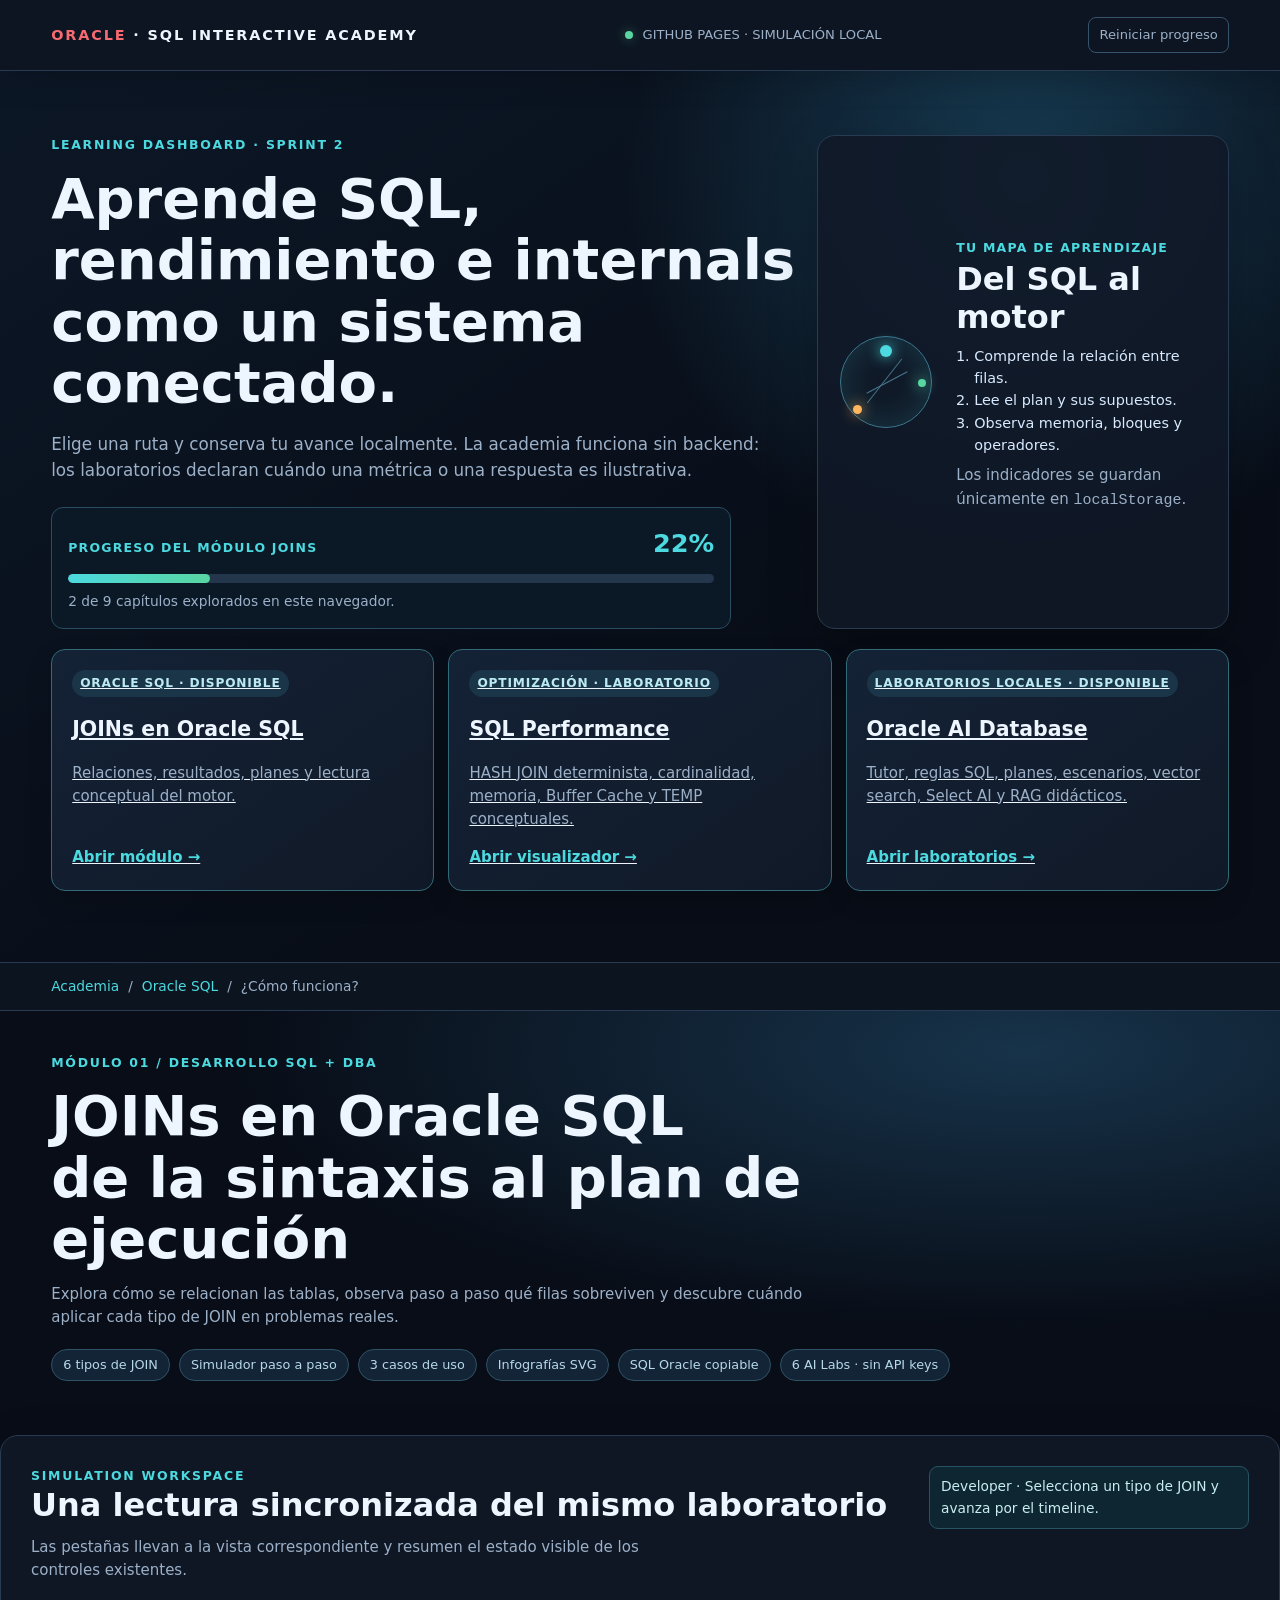
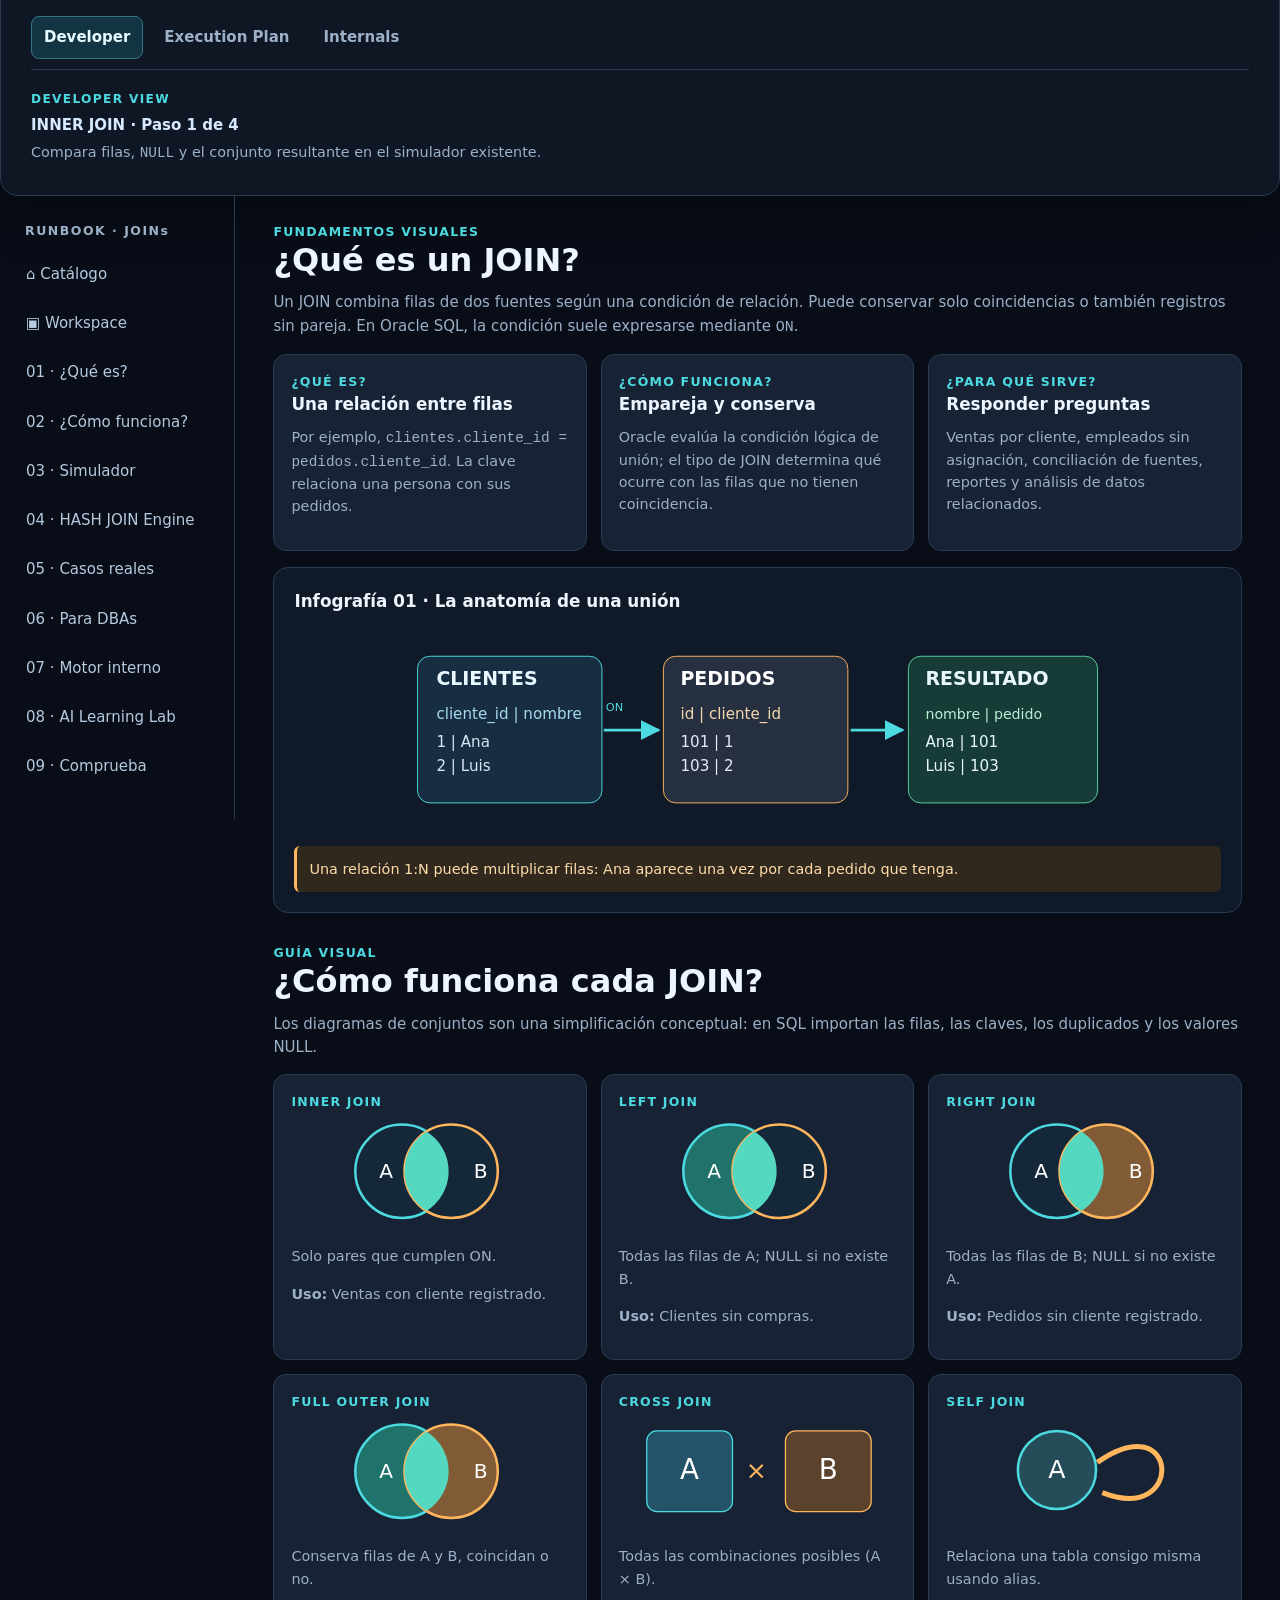
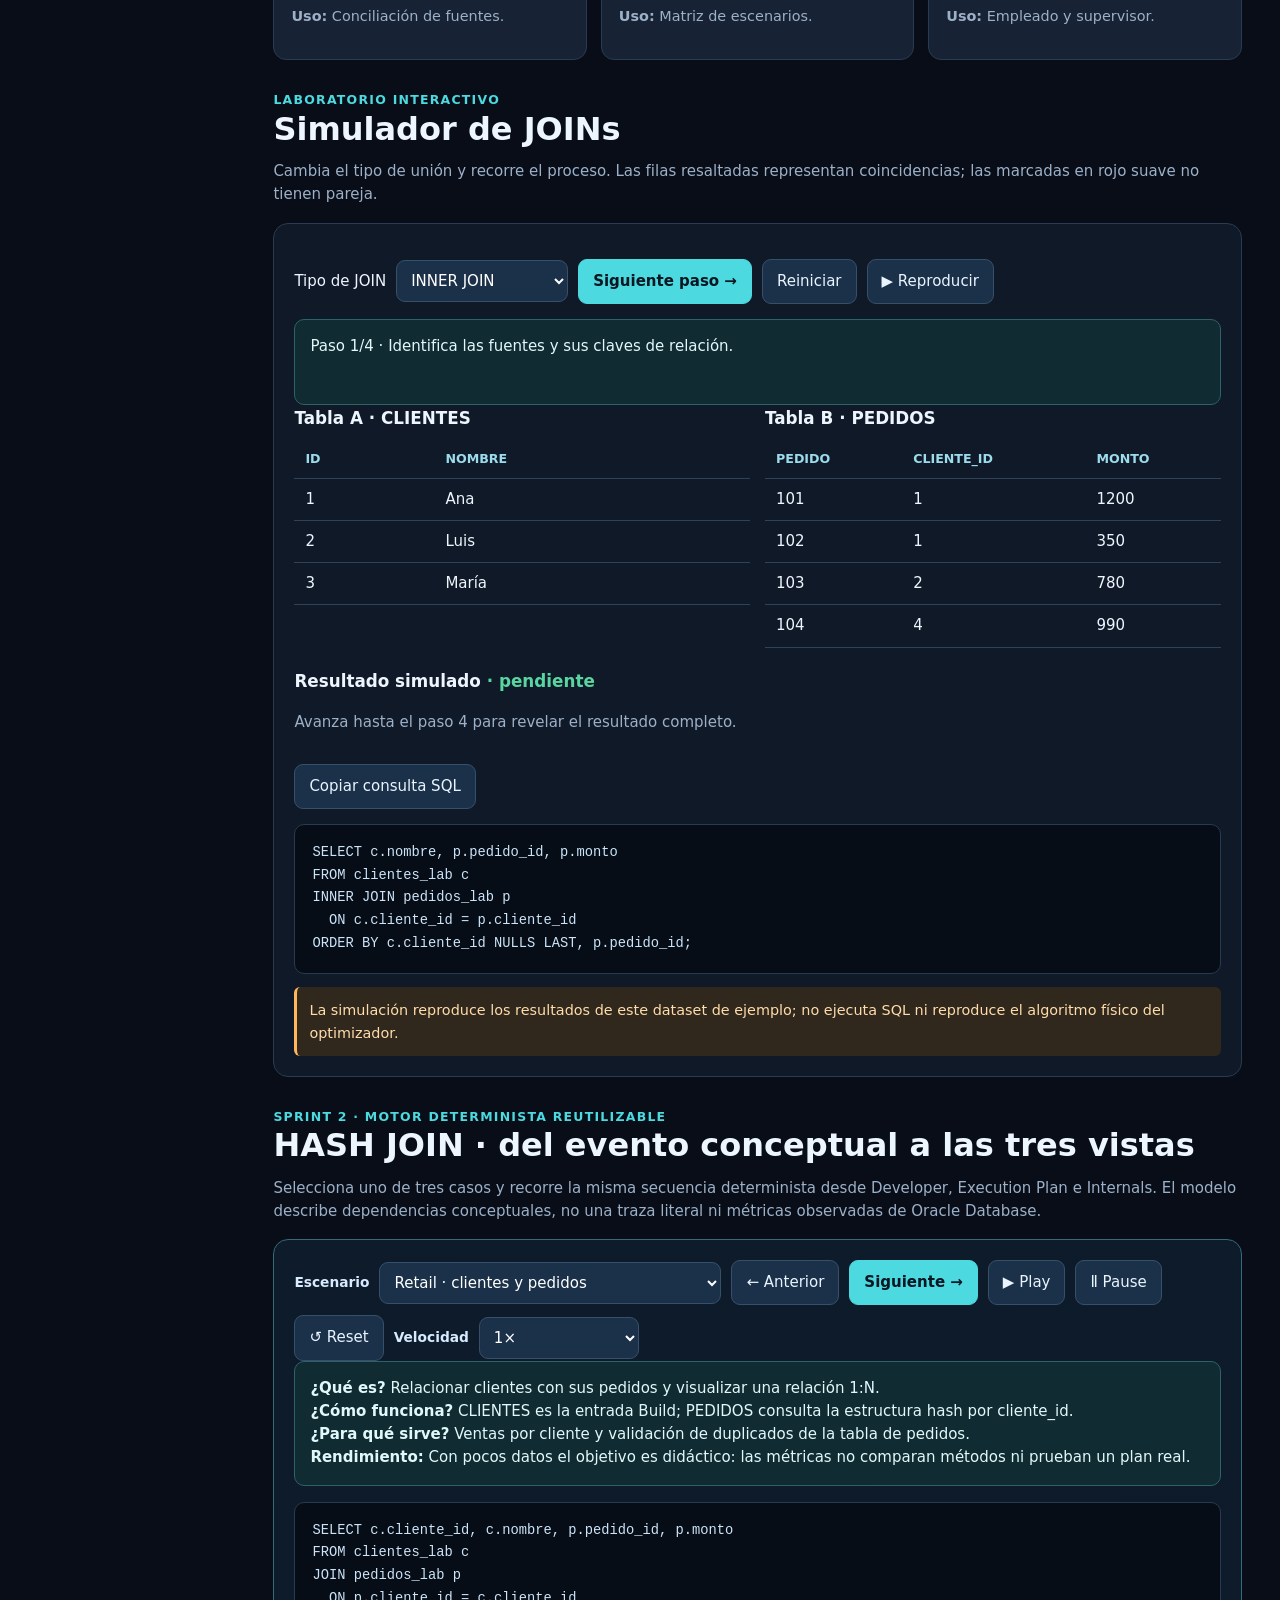
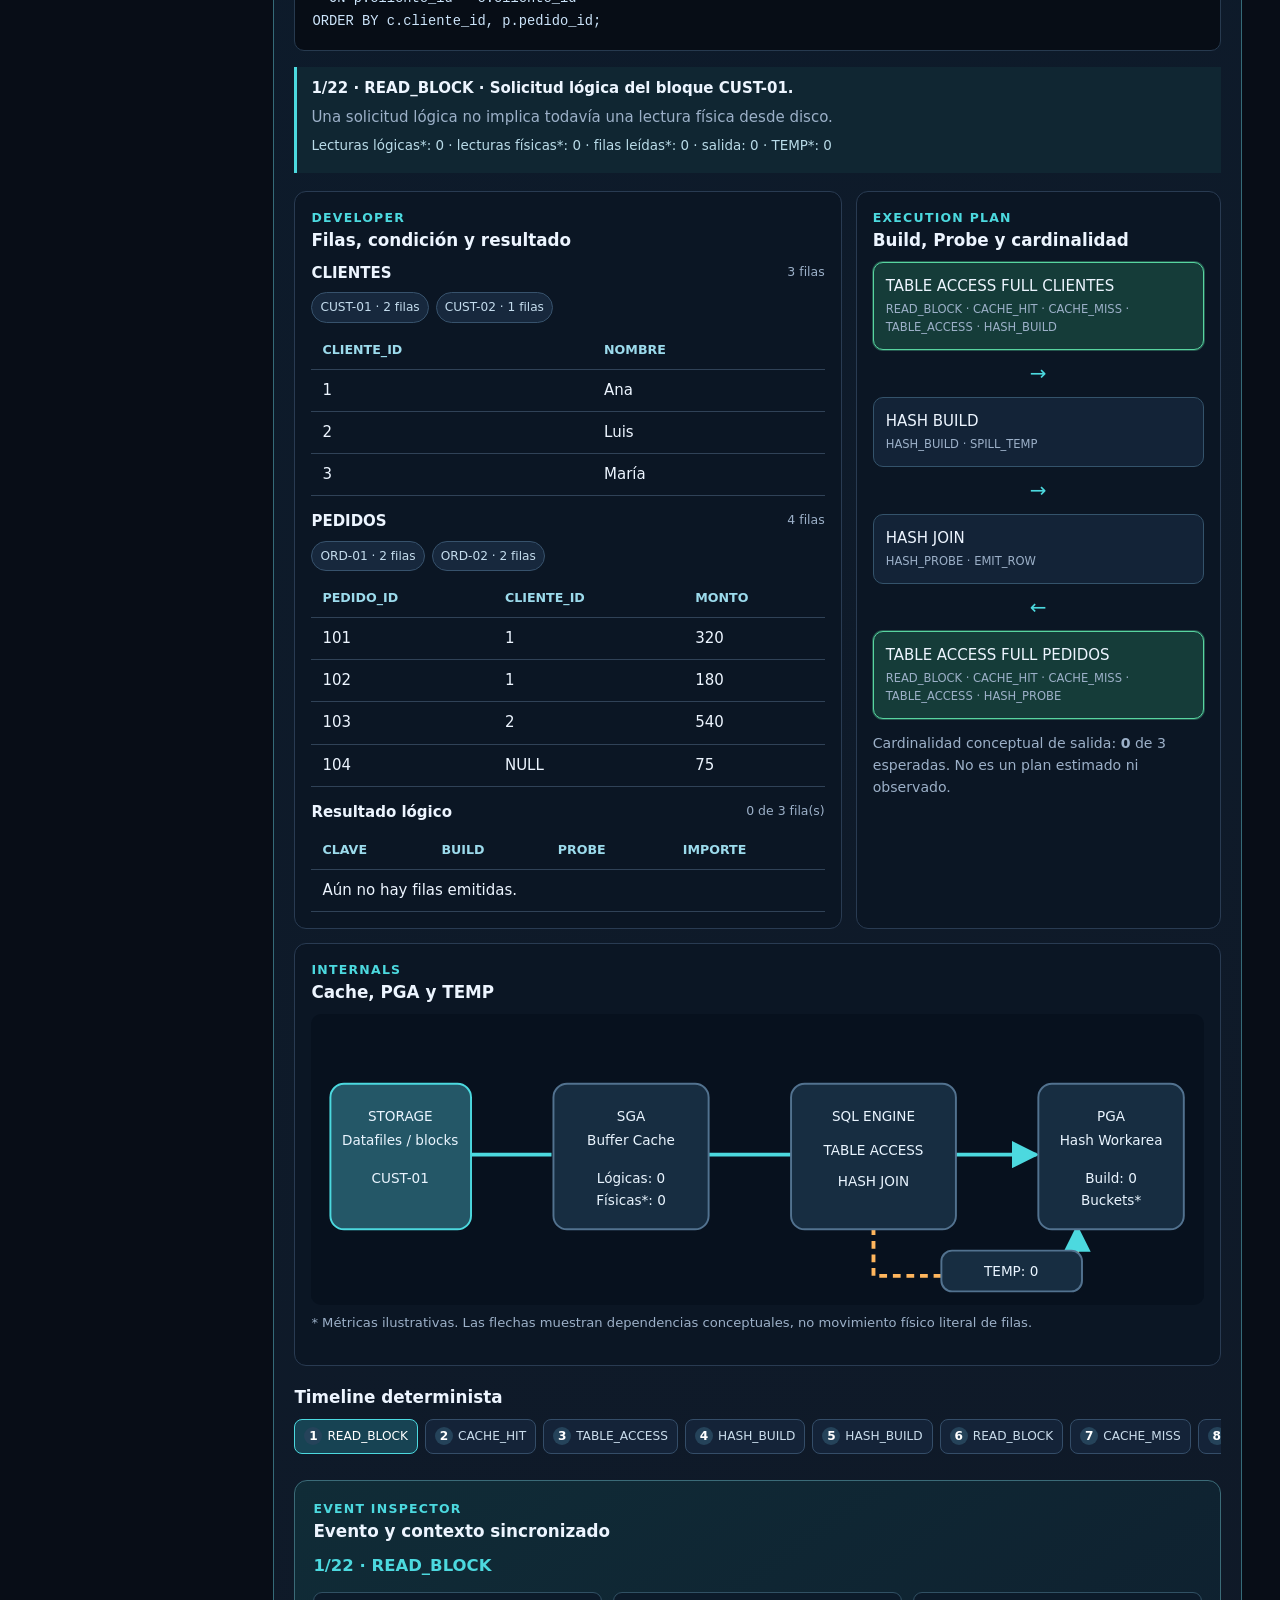
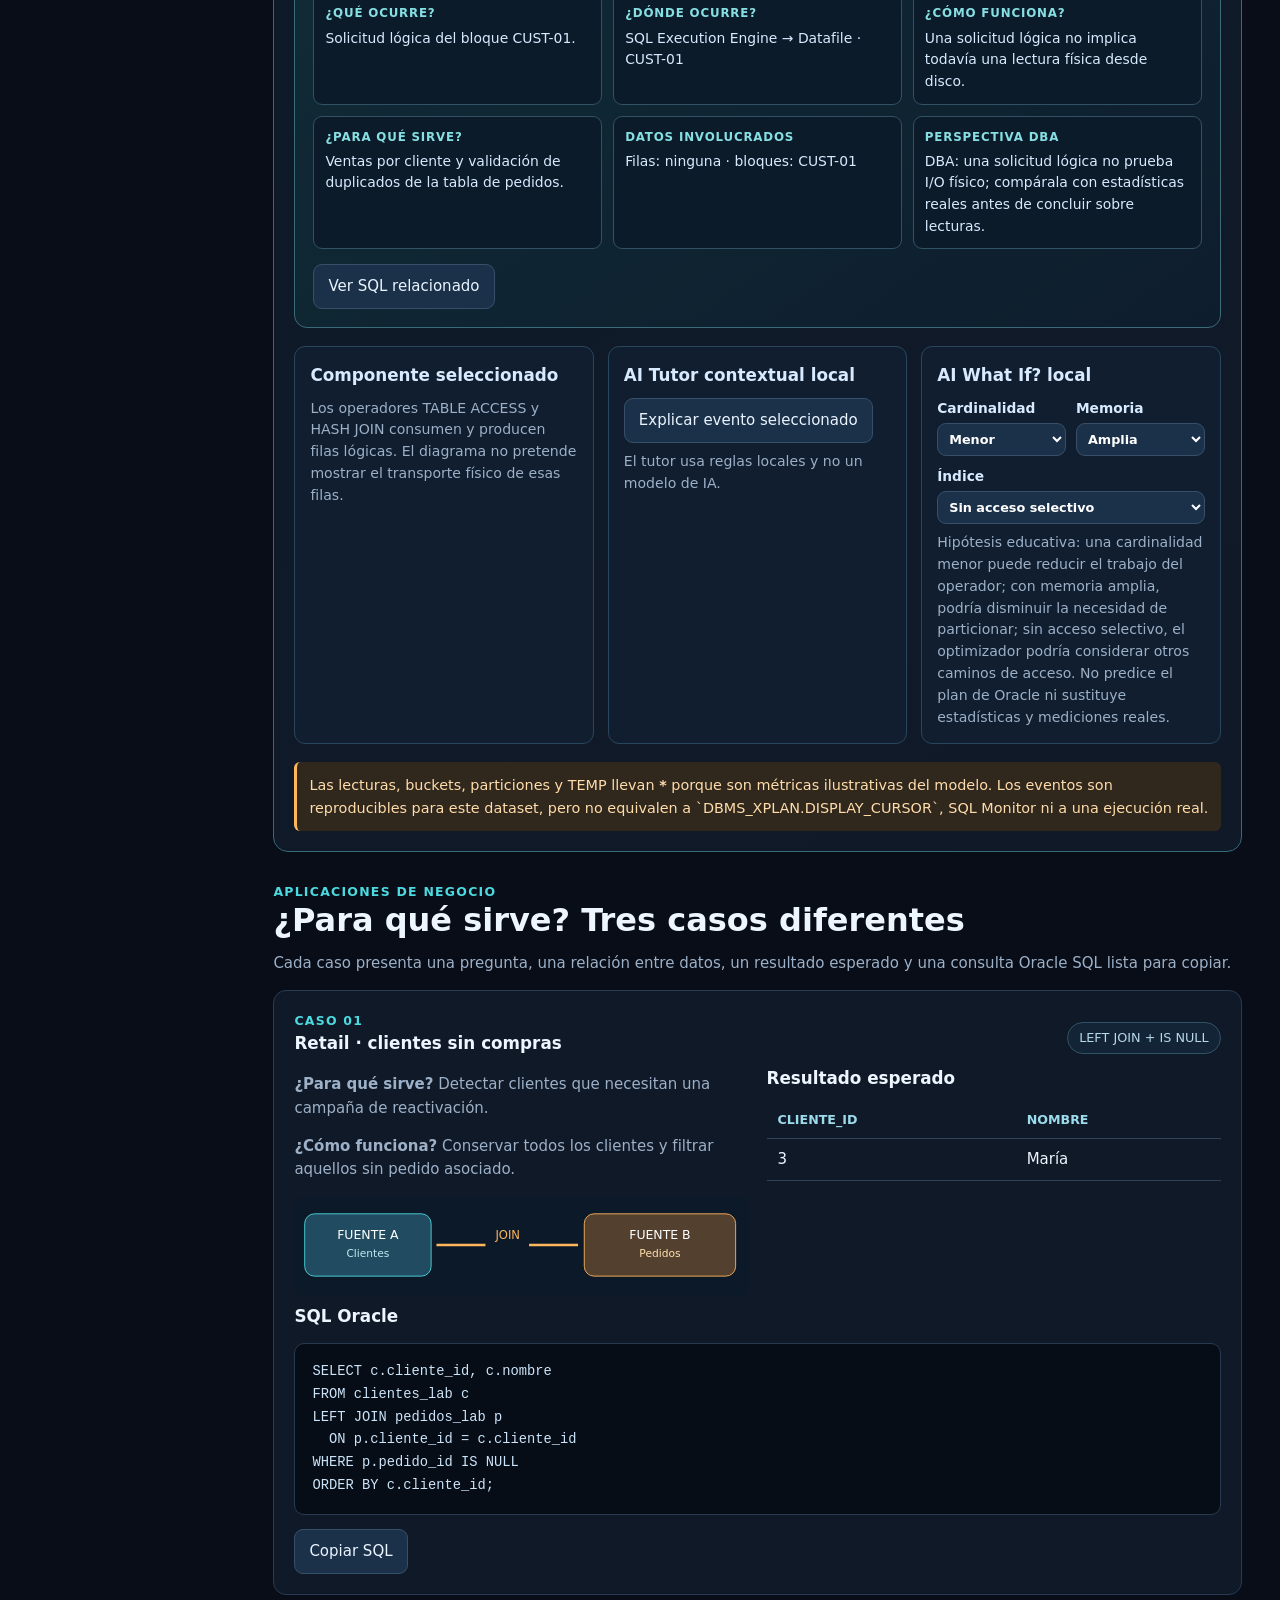
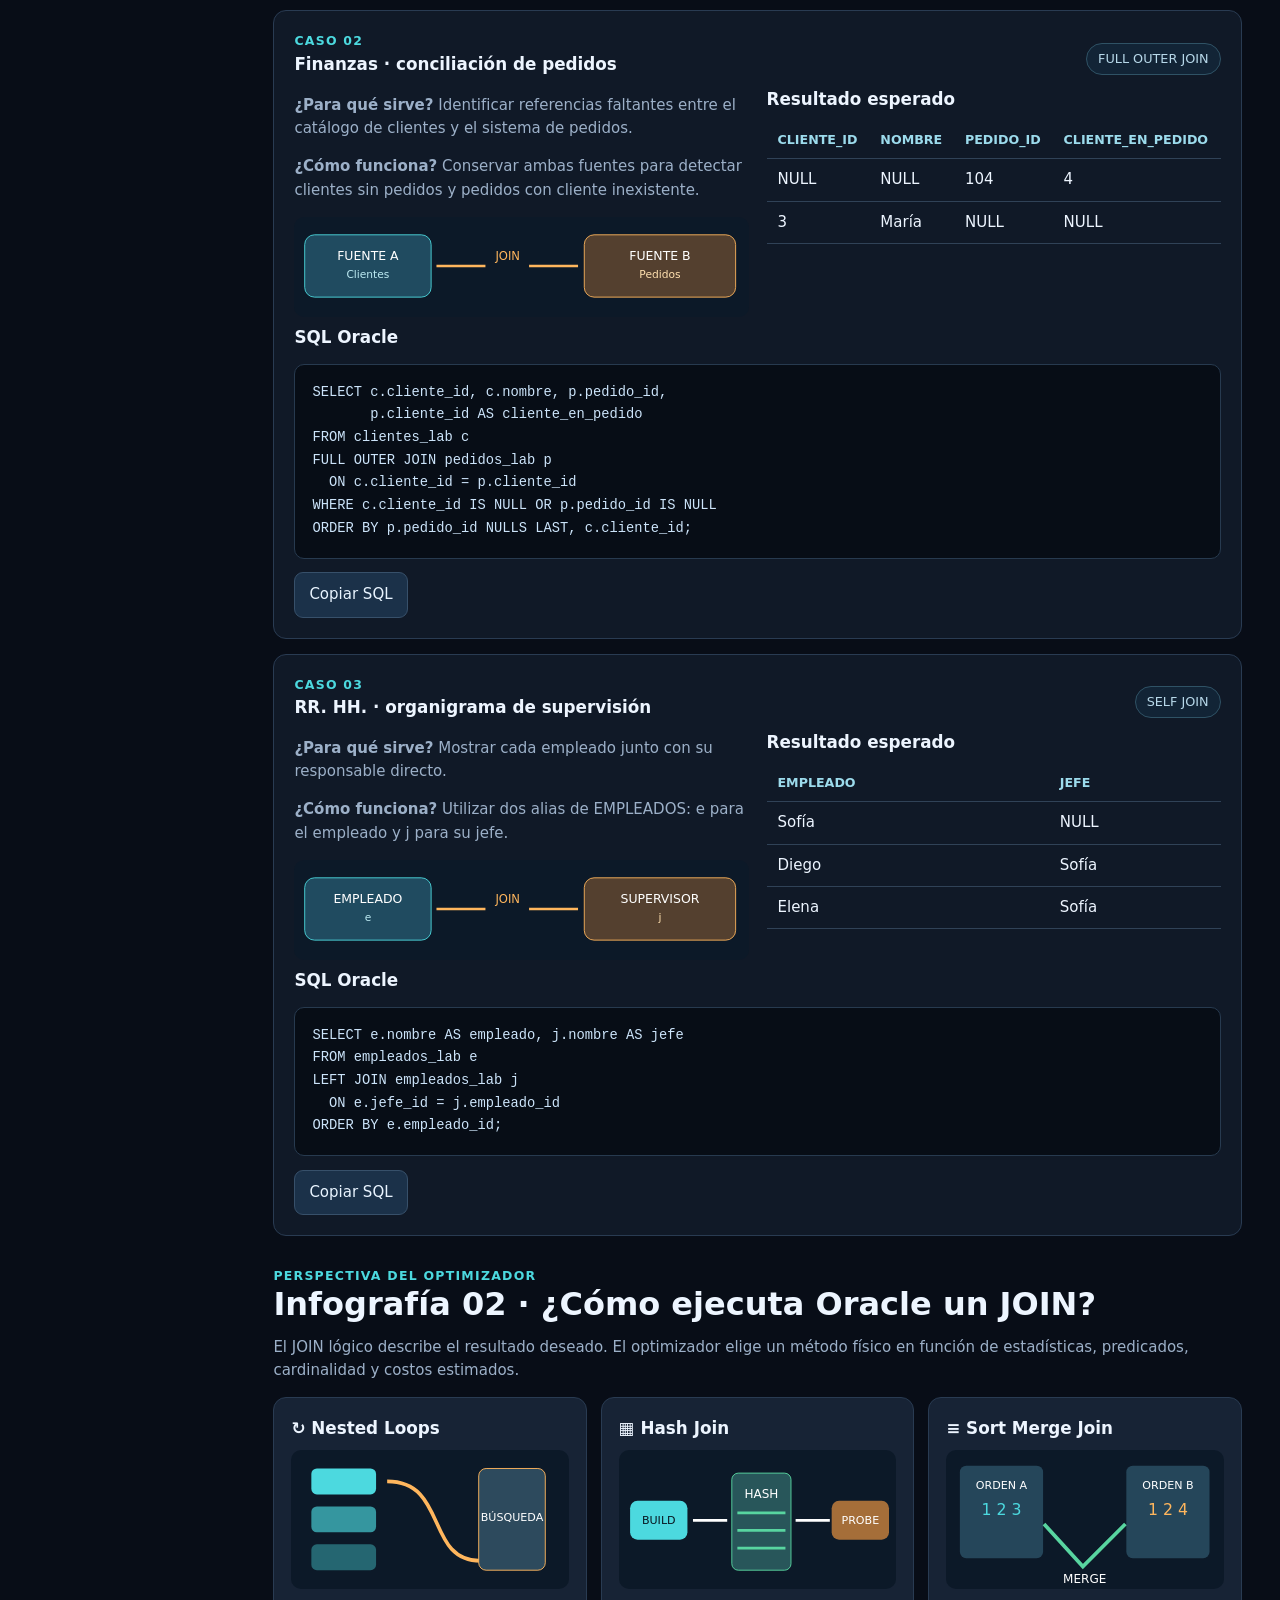
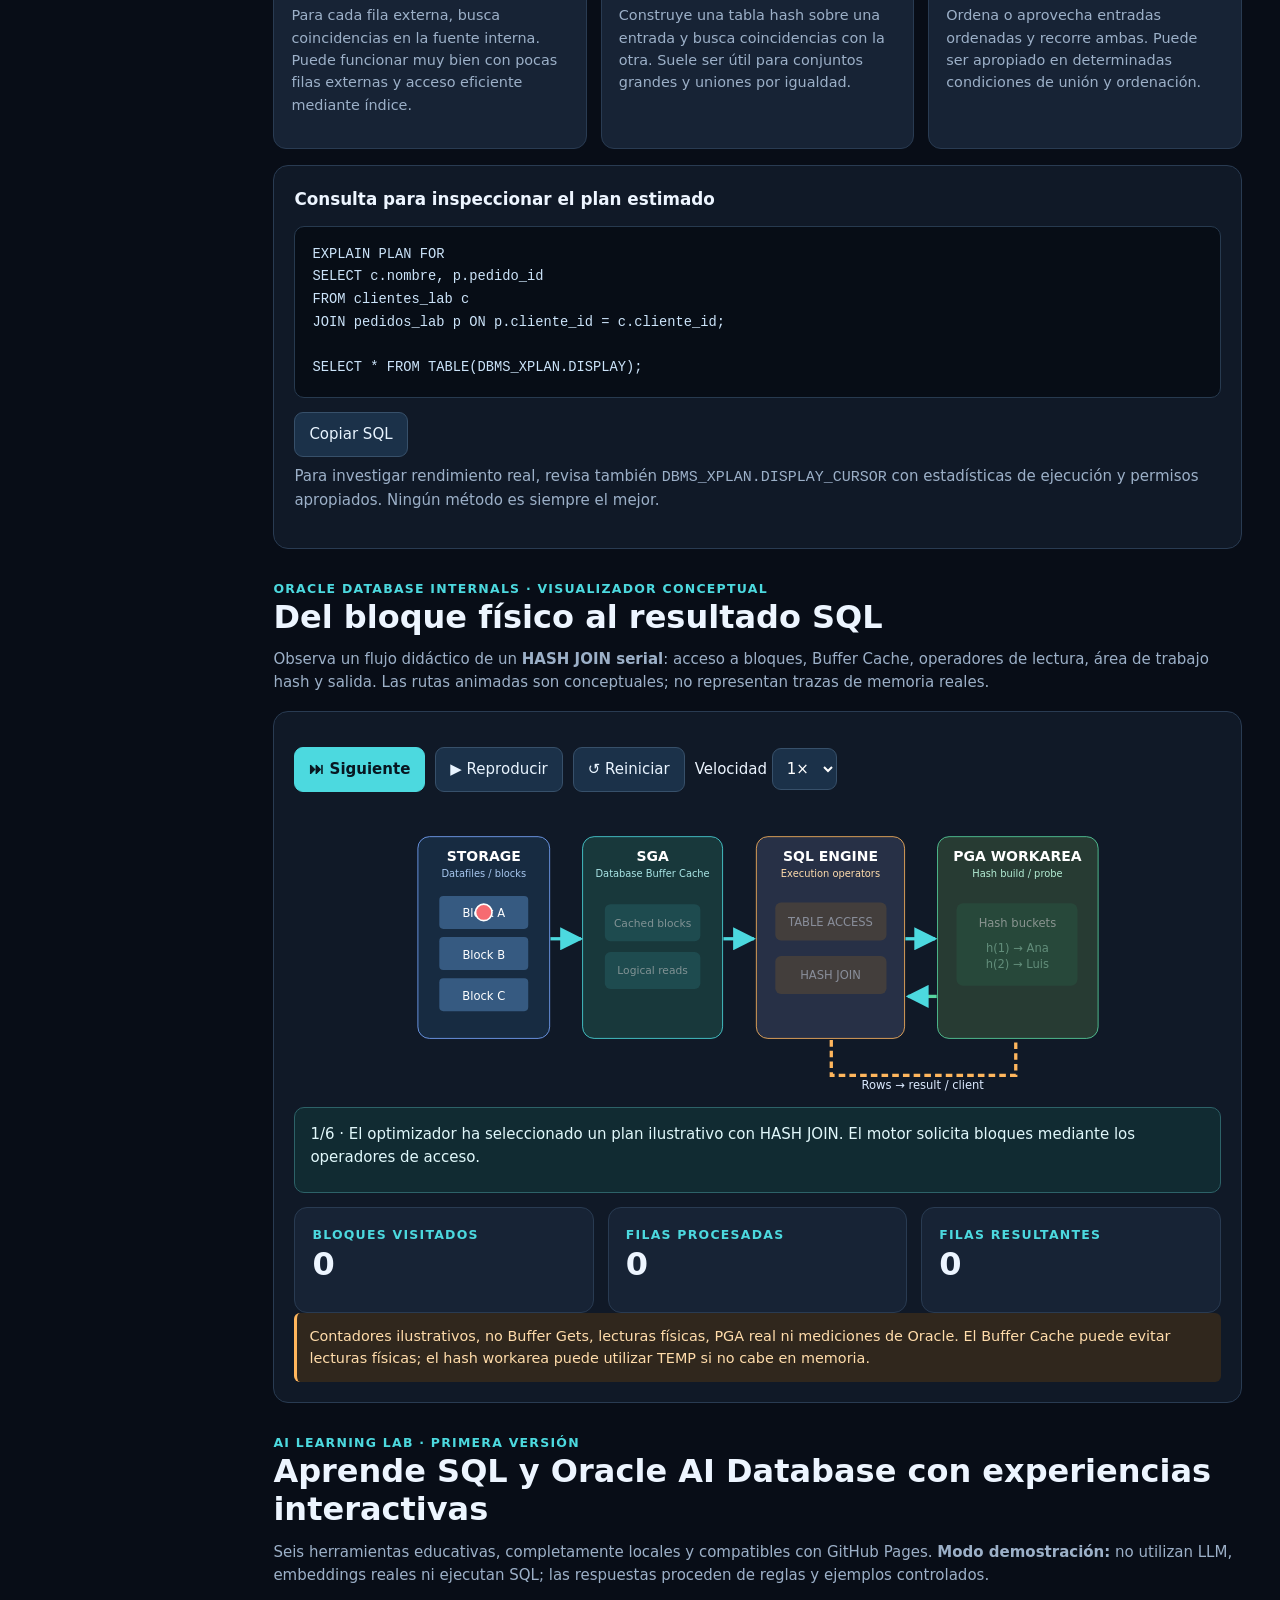
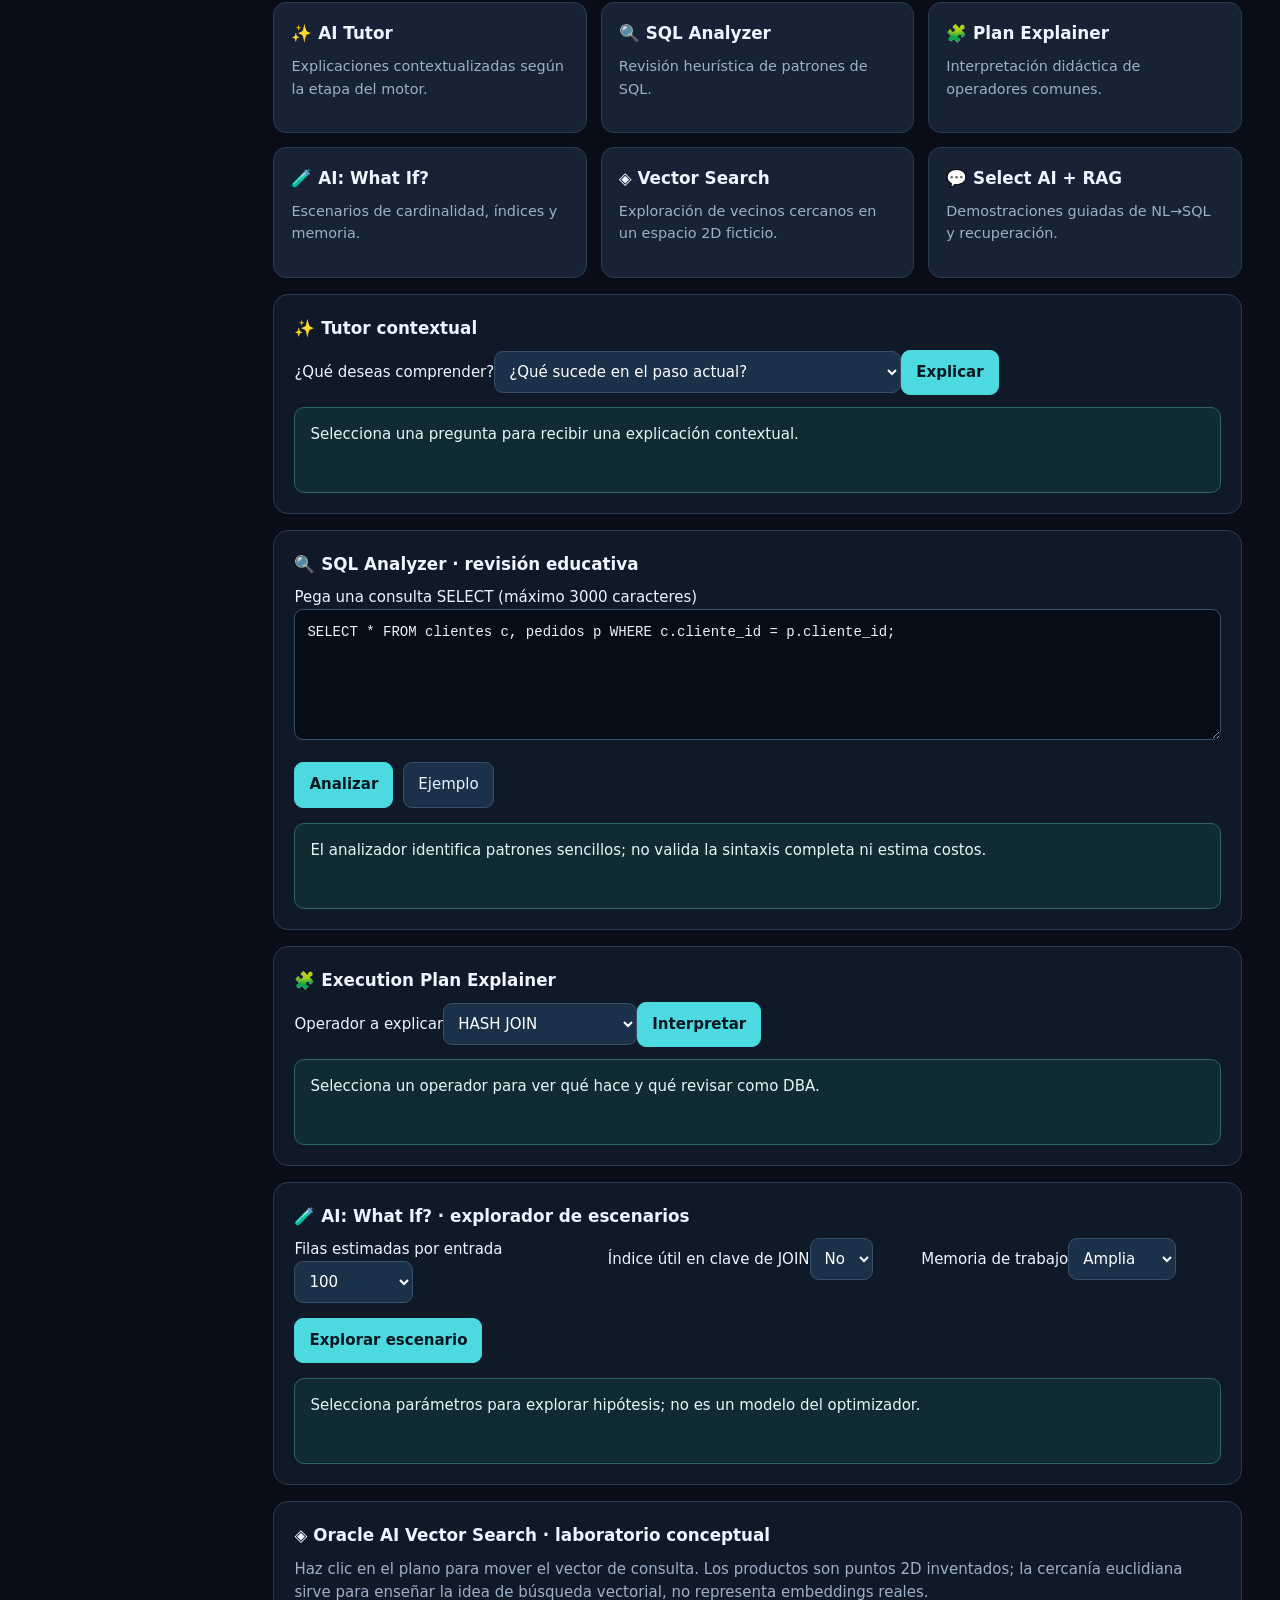
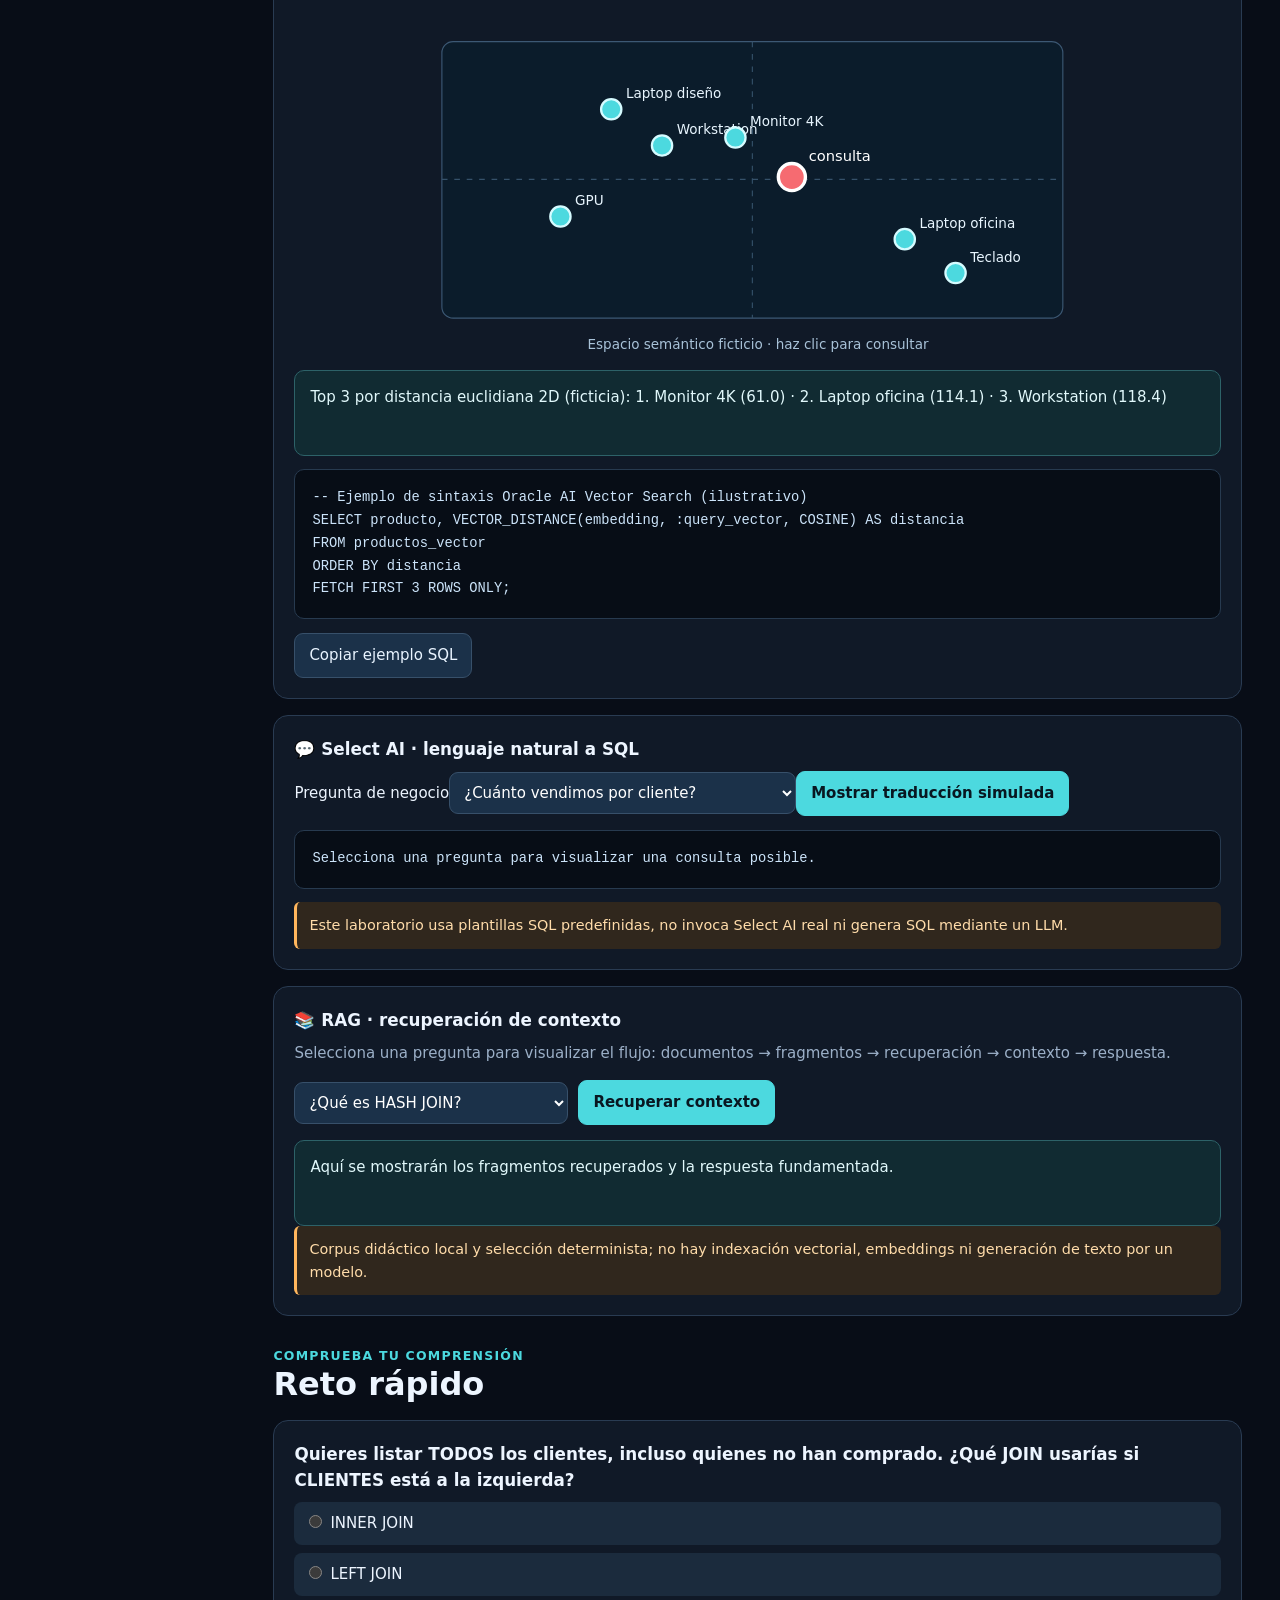
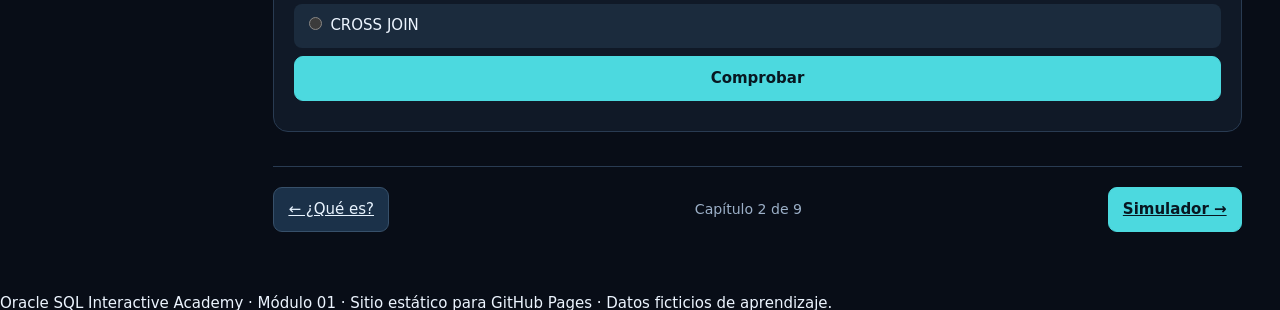
==== commit c65071f7: "feat: add deterministic hash join visualizer" ====
--- a/index.html
+++ b/index.html
@@ -2,14 +2,14 @@
 <html lang="es"><head><meta charset="UTF-8"><meta name="viewport" content="width=device-width,initial-scale=1"><meta name="theme-color" content="#090e19"><title>Oracle SQL Academy · Learning Portal</title>
 <style>
 :root{color-scheme:dark;--bg:#080d17;--surface:#101927;--card:#172335;--line:#293b52;--text:#edf5ff;--muted:#9cb0c8;--cyan:#4cd9df;--green:#58d5a0;--orange:#ffb65d;--red:#f66b71;--blue:#79a8ff}*{box-sizing:border-box}html{scroll-behavior:smooth}body{margin:0;background:var(--bg);color:var(--text);font:15px/1.55 Inter,system-ui,-apple-system,Segoe UI,sans-serif}button,select{font:inherit}button{cursor:pointer}button:focus-visible,select:focus-visible,a:focus-visible{outline:3px solid var(--cyan);outline-offset:3px}a{color:var(--cyan)}.top{padding:17px clamp(18px,4vw,60px);border-bottom:1px solid var(--line);display:flex;align-items:center;justify-content:space-between;gap:12px;flex-wrap:wrap;background:#0d1522}.brand{font-weight:800;letter-spacing:.13em;font-size:.9rem}.brand b{color:var(--red)}.status{display:flex;gap:10px;align-items:center;color:var(--muted);font-size:.82rem}.dot{width:8px;height:8px;border-radius:50%;background:var(--green);box-shadow:0 0 12px #58d5a077}.hero{padding:42px clamp(18px,4vw,60px) 28px;background:radial-gradient(ellipse at 80% 10%,#17334a 0,transparent 55%)}.eyebrow{color:var(--cyan);font-size:.78rem;font-weight:800;letter-spacing:.14em;text-transform:uppercase}h1{font-size:clamp(2rem,5vw,3.5rem);line-height:1.1;max-width:880px;margin:13px 0}h2{font-size:clamp(1.35rem,3vw,2rem);line-height:1.2;margin:0 0 12px}h3{margin:0 0 9px;font-size:1.05rem}p{color:var(--muted);margin:8px 0 15px}.hero p{max-width:800px}.chips{display:flex;flex-wrap:wrap;gap:9px;margin-top:20px}.chip{border:1px solid #2f5265;border-radius:100px;padding:5px 11px;color:#b7d8e9;background:#122436;font-size:.8rem}.shell{display:grid;grid-template-columns:235px minmax(0,1fr);max-width:1600px;margin:auto}.side{border-right:1px solid var(--line);padding:25px 15px;position:sticky;top:0;height:max-content}.side small{display:block;color:var(--muted);font-weight:700;margin:0 10px 12px;letter-spacing:.12em}.side a{display:block;text-decoration:none;padding:11px;border-radius:9px;color:#b5c9df;margin:4px 0}.side a:hover,.side a:focus{background:#1b3145;color:white}.main{padding:26px clamp(16px,3vw,45px) 60px;min-width:0}.section{margin:0 0 30px}.panel{background:var(--surface);border:1px solid var(--line);border-radius:15px;padding:20px;margin:16px 0}.grid{display:grid;grid-template-columns:repeat(3,minmax(0,1fr));gap:14px}.card{background:var(--card);border:1px solid var(--line);border-radius:13px;padding:17px;min-width:0}.card p{font-size:.9rem}.kicker{color:var(--cyan);font-size:.78rem;letter-spacing:.1em;text-transform:uppercase;font-weight:800}.visual{width:100%;max-width:700px;display:block;margin:12px auto}.legend{display:flex;gap:17px;flex-wrap:wrap;color:var(--muted);font-size:.85rem}.swatch{width:10px;height:10px;border-radius:50%;display:inline-block;margin-right:5px}.controls{display:flex;gap:10px;flex-wrap:wrap;align-items:center;margin:15px 0}.btn{border:1px solid #37506a;background:#1b3149;color:#e9f4ff;border-radius:9px;padding:10px 14px;min-height:42px}.btn.primary{background:var(--cyan);color:#081721;border-color:var(--cyan);font-weight:800}.btn:hover{filter:brightness(1.12)}select{border:1px solid #37506a;border-radius:9px;background:#1b3149;color:white;padding:10px;max-width:100%}.split{display:grid;grid-template-columns:1fr 1fr;gap:15px}.scroll{overflow:auto}table{border-collapse:collapse;width:100%;min-width:250px}th,td{padding:9px 11px;border-bottom:1px solid #304257;text-align:left;white-space:nowrap}th{color:#9cdbec;font-size:.79rem;text-transform:uppercase}tr.match td{background:#133a38}tr.unmatched td{background:#382c32}pre{background:#070d16;border:1px solid #273a4f;border-radius:10px;padding:17px;color:#cce4fa;overflow:auto;font-size:.86rem;line-height:1.65}code{font-family:ui-monospace,SFMono-Regular,Consolas,monospace}.hint{border-left:3px solid var(--orange);background:#30271d;color:#ffdcaa;padding:12px;border-radius:6px;font-size:.9rem}.stepbox{background:#112b32;border:1px solid #2d6268;padding:15px;border-radius:10px;min-height:86px;color:#e1f8fb}.badge{color:var(--green);font-weight:800}.case{border:1px solid var(--line);border-radius:13px;background:var(--surface);margin:15px 0;padding:20px}.case header{display:flex;justify-content:space-between;align-items:center;gap:10px;flex-wrap:wrap}.case .case-type{color:var(--orange);font-size:.8rem;font-weight:800}.case-grid{display:grid;grid-template-columns:1fr 1fr;gap:18px}.muted{color:var(--muted)}.diagram{width:100%;height:auto;max-height:250px;background:#0c1928;border-radius:10px}.quiz{display:grid;gap:8px}.quiz label{padding:10px;background:#1b2b3d;border-radius:8px;cursor:pointer}.quiz input{margin-right:8px}.feedback{margin-top:10px;color:var(--green);font-weight:700}.foot{border-top:1px solid var(--line);padding:25px;color:var(--muted);font-size:.85rem;text-align:center}@media(max-width:950px){.shell{grid-template-columns:1fr}.side{position:static;border-right:0;border-bottom:1px solid var(--line);display:flex;gap:8px;overflow:auto;padding:10px}.side small{display:none}.side a{white-space:nowrap}.grid{grid-template-columns:1fr 1fr}}@media(max-width:650px){.grid,.split,.case-grid{grid-template-columns:1fr}.hero{padding-top:26px}.panel,.case{padding:15px}}@media(prefers-reduced-motion:reduce){html{scroll-behavior:auto}}
-</style><link rel="stylesheet" href="assets/portal.css"><script src="content/module-catalog.js" defer></script><script src="assets/portal.js" defer></script></head><body>
+</style><link rel="stylesheet" href="assets/portal.css"><link rel="stylesheet" href="assets/hash-join-visualizer.css"><script src="content/module-catalog.js" defer></script><script src="content/hash-join-scenarios.js" defer></script><script src="simulation/hash-join-engine.js" defer></script><script src="renderer/hash-join-renderer.js" defer></script><script src="assets/portal.js" defer></script><script src="ui/hash-join-visualizer.js" defer></script></head><body>
 <a class="skip-link" href="#mainContent">Saltar al contenido del módulo</a>
 <header class="top"><a class="brand" href="#dashboard" aria-label="Oracle SQL Interactive Academy, ir al catálogo"><b>ORACLE</b> · SQL INTERACTIVE ACADEMY</a><div class="status"><span class="dot"></span> GITHUB PAGES · SIMULACIÓN LOCAL</div><button class="portal-action" type="button" id="resetProgress">Reiniciar progreso</button></header>
-<section class="dashboard" id="dashboard" aria-labelledby="dashboardTitle"><div class="dashboard-copy"><div class="eyebrow">Learning Dashboard · Sprint 1</div><h1 id="dashboardTitle">Aprende SQL, rendimiento e internals como un sistema conectado.</h1><p>Elige una ruta y conserva tu avance localmente. La academia funciona sin backend: los laboratorios declaran cuándo una métrica o una respuesta es ilustrativa.</p><div class="dashboard-progress"><div><span class="kicker">Progreso del módulo JOINs</span><strong id="progressPercent">0%</strong></div><div class="progress-track" role="progressbar" id="progressBar" aria-label="Progreso del módulo JOINs" aria-valuemin="0" aria-valuemax="100" aria-valuenow="0"><span></span></div><p id="progressSummary" aria-live="polite">0 de 8 capítulos explorados en este navegador.</p></div></div><aside class="dashboard-guide" aria-labelledby="guideTitle"><div class="guide-orbit" aria-hidden="true"><span></span><span></span><span></span></div><div><div class="kicker">Tu mapa de aprendizaje</div><h2 id="guideTitle">Del SQL al motor</h2><ol><li>Comprende la relación entre filas.</li><li>Lee el plan y sus supuestos.</li><li>Observa memoria, bloques y operadores.</li></ol><p class="muted">Los indicadores se guardan únicamente en <code>localStorage</code>.</p></div></aside><div class="module-catalog" id="moduleCatalog" aria-label="Catálogo de módulos"></div><div class="portal-feedback" id="portalFeedback" aria-live="polite"></div></section>
+<section class="dashboard" id="dashboard" aria-labelledby="dashboardTitle"><div class="dashboard-copy"><div class="eyebrow">Learning Dashboard · Sprint 2</div><h1 id="dashboardTitle">Aprende SQL, rendimiento e internals como un sistema conectado.</h1><p>Elige una ruta y conserva tu avance localmente. La academia funciona sin backend: los laboratorios declaran cuándo una métrica o una respuesta es ilustrativa.</p><div class="dashboard-progress"><div><span class="kicker">Progreso del módulo JOINs</span><strong id="progressPercent">0%</strong></div><div class="progress-track" role="progressbar" id="progressBar" aria-label="Progreso del módulo JOINs" aria-valuemin="0" aria-valuemax="100" aria-valuenow="0"><span></span></div><p id="progressSummary" aria-live="polite">0 de 9 capítulos explorados en este navegador.</p></div></div><aside class="dashboard-guide" aria-labelledby="guideTitle"><div class="guide-orbit" aria-hidden="true"><span></span><span></span><span></span></div><div><div class="kicker">Tu mapa de aprendizaje</div><h2 id="guideTitle">Del SQL al motor</h2><ol><li>Comprende la relación entre filas.</li><li>Lee el plan y sus supuestos.</li><li>Observa memoria, bloques y operadores.</li></ol><p class="muted">Los indicadores se guardan únicamente en <code>localStorage</code>.</p></div></aside><div class="module-catalog" id="moduleCatalog" aria-label="Catálogo de módulos"></div><div class="portal-feedback" id="portalFeedback" aria-live="polite"></div></section>
 <nav class="breadcrumbs" aria-label="Ruta de navegación"><a href="#dashboard">Academia</a><span aria-hidden="true">/</span><a href="#join-module">Oracle SQL</a><span aria-hidden="true">/</span><span id="breadcrumbChapter" aria-current="page">Fundamentos de JOINs</span></nav>
 <section class="hero" id="join-module"><div class="eyebrow">Módulo 01 / Desarrollo SQL + DBA</div><h2 class="module-title">JOINs en Oracle SQL<br>de la sintaxis al plan de ejecución</h2><p>Explora cómo se relacionan las tablas, observa paso a paso qué filas sobreviven y descubre cuándo aplicar cada tipo de JOIN en problemas reales.</p><div class="chips"><span class="chip">6 tipos de JOIN</span><span class="chip">Simulador paso a paso</span><span class="chip">3 casos de uso</span><span class="chip">Infografías SVG</span><span class="chip">SQL Oracle copiable</span><span class="chip">6 AI Labs · sin API keys</span></div></section>
 <section class="workspace" id="workspace" aria-labelledby="workspaceTitle"><div class="workspace-heading"><div><div class="eyebrow">Simulation Workspace</div><h2 id="workspaceTitle">Una lectura sincronizada del mismo laboratorio</h2><p>Las pestañas llevan a la vista correspondiente y resumen el estado visible de los controles existentes.</p></div><div class="workspace-status" id="workspaceStatus" aria-live="polite">Developer · Selecciona un tipo de JOIN y avanza por el timeline.</div></div><div class="workspace-tabs" role="tablist" aria-label="Vistas del laboratorio"><button type="button" role="tab" id="developerTab" aria-selected="true" aria-controls="developerPanel" data-workspace-target="simulador">Developer</button><button type="button" role="tab" id="planTab" aria-selected="false" aria-controls="planPanel" data-workspace-target="dba">Execution Plan</button><button type="button" role="tab" id="internalsTab" aria-selected="false" aria-controls="internalsPanel" data-workspace-target="internals">Internals</button></div><div class="workspace-panels"><div role="tabpanel" id="developerPanel" aria-labelledby="developerTab"><span class="workspace-label">Developer view</span><strong id="developerSummary">INNER JOIN · Paso 1 de 4</strong><p>Compara filas, <code>NULL</code> y el conjunto resultante en el simulador existente.</p></div><div role="tabpanel" id="planPanel" aria-labelledby="planTab" hidden><span class="workspace-label">Execution Plan view</span><strong id="planSummary">Revisa los métodos de JOIN y sus costos estimados.</strong><p>Las afirmaciones de rendimiento permanecen condicionales hasta observar una ejecución real.</p></div><div role="tabpanel" id="internalsPanel" aria-labelledby="internalsTab" hidden><span class="workspace-label">Internals view</span><strong id="internalsSummary">Paso 1 de 6 · Bloques, SGA, SQL Engine y PGA.</strong><p>Los contadores se mantienen claramente etiquetados como ilustrativos.</p></div></div></section>
-<div class="shell"><nav class="side" aria-label="Índice de capítulos"><small>RUNBOOK · JOINs</small><a href="#dashboard">⌂ Catálogo</a><a href="#workspace">▣ Workspace</a><a href="#que" data-chapter="que">01 · ¿Qué es?</a><a href="#como" data-chapter="como">02 · ¿Cómo funciona?</a><a href="#simulador" data-chapter="simulador">03 · Simulador</a><a href="#casos" data-chapter="casos">04 · Casos reales</a><a href="#dba" data-chapter="dba">05 · Para DBAs</a><a href="#internals" data-chapter="internals">06 · Motor interno</a><a href="#ai" data-chapter="ai">07 · AI Learning Lab</a><a href="#reto" data-chapter="reto">08 · Comprueba</a></nav>
+<div class="shell"><nav class="side" aria-label="Índice de capítulos"><small>RUNBOOK · JOINs</small><a href="#dashboard">⌂ Catálogo</a><a href="#workspace">▣ Workspace</a><a href="#que" data-chapter="que">01 · ¿Qué es?</a><a href="#como" data-chapter="como">02 · ¿Cómo funciona?</a><a href="#simulador" data-chapter="simulador">03 · Simulador</a><a href="#hashjoin" data-chapter="hashjoin">04 · HASH JOIN Engine</a><a href="#casos" data-chapter="casos">05 · Casos reales</a><a href="#dba" data-chapter="dba">06 · Para DBAs</a><a href="#internals" data-chapter="internals">07 · Motor interno</a><a href="#ai" data-chapter="ai">08 · AI Learning Lab</a><a href="#reto" data-chapter="reto">09 · Comprueba</a></nav>
 <main class="main" id="mainContent" tabindex="-1">
 <section id="que" class="section"><div class="kicker">Fundamentos visuales</div><h2>¿Qué es un JOIN?</h2><p>Un JOIN combina filas de dos fuentes según una condición de relación. Puede conservar solo coincidencias o también registros sin pareja. En Oracle SQL, la condición suele expresarse mediante <code>ON</code>.</p>
 <div class="grid"><article class="card"><div class="kicker">¿Qué es?</div><h3>Una relación entre filas</h3><p>Por ejemplo, <code>clientes.cliente_id = pedidos.cliente_id</code>. La clave relaciona una persona con sus pedidos.</p></article><article class="card"><div class="kicker">¿Cómo funciona?</div><h3>Empareja y conserva</h3><p>Oracle evalúa la condición lógica de unión; el tipo de JOIN determina qué ocurre con las filas que no tienen coincidencia.</p></article><article class="card"><div class="kicker">¿Para qué sirve?</div><h3>Responder preguntas</h3><p>Ventas por cliente, empleados sin asignación, conciliación de fuentes, reportes y análisis de datos relacionados.</p></article></div>
@@ -17,6 +17,7 @@
 <section id="como" class="section"><div class="kicker">Guía visual</div><h2>¿Cómo funciona cada JOIN?</h2><p>Los diagramas de conjuntos son una simplificación conceptual: en SQL importan las filas, las claves, los duplicados y los valores NULL.</p><div class="grid" id="joinCards"></div></section>
 <section id="simulador" class="section"><div class="kicker">Laboratorio interactivo</div><h2>Simulador de JOINs</h2><p>Cambia el tipo de unión y recorre el proceso. Las filas resaltadas representan coincidencias; las marcadas en rojo suave no tienen pareja.</p>
 <div class="panel"><div class="controls"><label for="joinSelect">Tipo de JOIN</label><select id="joinSelect"><option value="INNER">INNER JOIN</option><option value="LEFT">LEFT JOIN</option><option value="RIGHT">RIGHT JOIN</option><option value="FULL">FULL OUTER JOIN</option><option value="CROSS">CROSS JOIN</option><option value="SELF">SELF JOIN</option></select><button class="btn primary" id="nextStep">Siguiente paso →</button><button class="btn" id="resetStep">Reiniciar</button><button class="btn" id="autoPlay" aria-pressed="false">▶ Reproducir</button></div><div class="stepbox" id="stepText" aria-live="polite"></div><div class="split"><div><h3>Tabla A · CLIENTES</h3><div class="scroll" id="tableA"></div></div><div><h3>Tabla B · PEDIDOS</h3><div class="scroll" id="tableB"></div></div></div><h3 style="margin-top:20px">Resultado simulado <span class="badge" id="rowCount"></span></h3><div class="scroll" id="resultTable"></div><div class="controls"><button class="btn" id="copySql">Copiar consulta SQL</button><span class="muted" id="copyMsg" aria-live="polite"></span></div><pre id="sqlCode"></pre><div class="hint">La simulación reproduce los resultados de este dataset de ejemplo; no ejecuta SQL ni reproduce el algoritmo físico del optimizador.</div></div></section>
+<section id="hashjoin" class="section"><div class="kicker">Sprint 2 · Motor determinista reutilizable</div><h2>HASH JOIN · del evento conceptual a las tres vistas</h2><p>Selecciona uno de tres casos y recorre la misma secuencia determinista desde Developer, Execution Plan e Internals. El modelo describe dependencias conceptuales, no una traza literal ni métricas observadas de Oracle Database.</p><div class="panel hash-join-lab" id="hashJoinLab"><div class="hash-toolbar"><label for="hashScenario">Escenario</label><select id="hashScenario" aria-describedby="hashScenarioPurpose"></select><button class="btn" type="button" id="hashPrevious">← Anterior</button><button class="btn primary" type="button" id="hashNext">Siguiente →</button><button class="btn" type="button" id="hashPlay" aria-pressed="false">▶ Play</button><button class="btn" type="button" id="hashPause" disabled>Ⅱ Pause</button><button class="btn" type="button" id="hashReset">↺ Reset</button><label for="hashSpeed">Velocidad</label><select id="hashSpeed"><option value="1">1×</option><option value="2">2×</option><option value="4">4×</option></select></div><div class="stepbox" id="hashScenarioPurpose" aria-live="polite"></div><pre class="hash-sql" id="hashSql"></pre><div class="hash-event-status"><strong id="hashEventLabel" aria-live="polite"></strong><p id="hashEventExplain"></p><p class="hash-metrics" id="hashMetrics" aria-live="polite"></p></div><div class="hash-layout"><section class="hash-view" aria-labelledby="hashDeveloperTitle"><div class="kicker">Developer</div><h3 id="hashDeveloperTitle">Filas, condición y resultado</h3><div id="hashDeveloperView"></div></section><section class="hash-view" aria-labelledby="hashPlanTitle"><div class="kicker">Execution Plan</div><h3 id="hashPlanTitle">Build, Probe y cardinalidad</h3><div id="hashPlanView"></div></section><section class="hash-view" aria-labelledby="hashInternalsTitle"><div class="kicker">Internals</div><h3 id="hashInternalsTitle">Cache, PGA y TEMP</h3><div id="hashInternalsView"></div></section></div><div class="hash-event-tray"><h3>Timeline determinista</h3><div class="hash-event-list" id="hashEventList" aria-label="Eventos de HASH JOIN"></div></div><section class="hash-inspector" aria-labelledby="hashInspectorHeading"><div><div class="kicker">Event Inspector</div><h3 id="hashInspectorHeading">Evento y contexto sincronizado</h3></div><strong id="hashInspectorTitle" aria-live="polite"></strong><dl class="hash-inspector-grid"><div><dt>¿Qué ocurre?</dt><dd id="hashInspectorOccurs"></dd></div><div><dt>¿Dónde ocurre?</dt><dd id="hashInspectorWhere"></dd></div><div><dt>¿Cómo funciona?</dt><dd id="hashInspectorHow"></dd></div><div><dt>¿Para qué sirve?</dt><dd id="hashInspectorWhy"></dd></div><div><dt>Datos involucrados</dt><dd id="hashInspectorData"></dd></div><div><dt>Perspectiva DBA</dt><dd id="hashInspectorDba"></dd></div></dl><button class="btn" type="button" id="hashRelatedSqlButton" aria-expanded="false" aria-controls="hashRelatedSqlPanel">Ver SQL relacionado</button><div class="hash-related-sql" id="hashRelatedSqlPanel" hidden><pre id="hashRelatedSql"></pre></div></section><div class="hash-explain-grid"><section class="hash-context"><h3>Componente seleccionado</h3><p id="hashComponentExplain" aria-live="polite"></p></section><section class="hash-context"><h3>AI Tutor contextual local</h3><button class="btn" type="button" id="hashTutor">Explicar evento seleccionado</button><p id="hashTutorOutput" aria-live="polite">El tutor usa reglas locales y no un modelo de IA.</p></section><section class="hash-context"><h3>AI What If? local</h3><div class="hash-what-controls"><label>Cardinalidad <select id="hashWhatCardinality"><option value="small">Menor</option><option value="large">Mayor</option></select></label><label>Memoria <select id="hashWhatMemory"><option value="ample">Amplia</option><option value="limited">Limitada</option></select></label><label>Índice <select id="hashWhatIndex"><option value="no">Sin acceso selectivo</option><option value="yes">Acceso selectivo</option></select></label></div><p id="hashWhatIfOutput" aria-live="polite"></p></section></div><div class="hint">Las lecturas, buckets, particiones y TEMP llevan <strong>*</strong> porque son métricas ilustrativas del modelo. Los eventos son reproducibles para este dataset, pero no equivalen a `DBMS_XPLAN.DISPLAY_CURSOR`, SQL Monitor ni a una ejecución real.</div></div></section>
 <section id="casos" class="section"><div class="kicker">Aplicaciones de negocio</div><h2>¿Para qué sirve? Tres casos diferentes</h2><p>Cada caso presenta una pregunta, una relación entre datos, un resultado esperado y una consulta Oracle SQL lista para copiar.</p><div id="cases"></div></section>
 <section id="dba" class="section"><div class="kicker">Perspectiva del optimizador</div><h2>Infografía 02 · ¿Cómo ejecuta Oracle un JOIN?</h2><p>El JOIN lógico describe el resultado deseado. El optimizador elige un método físico en función de estadísticas, predicados, cardinalidad y costos estimados.</p>
 <div class="grid"><article class="card"><h3>↻ Nested Loops</h3><svg class="diagram" viewBox="0 0 300 150" role="img" aria-label="Una fila externa busca coincidencias en una fuente interna"><rect x="22" y="20" width="70" height="28" rx="6" fill="#4cd9df"/><rect x="22" y="61" width="70" height="28" rx="6" fill="#4cd9df" opacity=".65"/><rect x="22" y="102" width="70" height="28" rx="6" fill="#4cd9df" opacity=".4"/><path d="M104 34C170 34 145 120 205 120" fill="none" stroke="#ffb65d" stroke-width="4"/><rect x="203" y="20" width="72" height="110" rx="8" fill="#2d4a5d" stroke="#ffb65d"/><text x="239" y="77" text-anchor="middle" fill="#fff" font-size="12">BÚSQUEDA</text></svg><p>Para cada fila externa, busca coincidencias en la fuente interna. Puede funcionar muy bien con pocas filas externas y acceso eficiente mediante índice.</p></article><article class="card"><h3>▦ Hash Join</h3><svg class="diagram" viewBox="0 0 300 150" role="img" aria-label="Construcción de hash y búsqueda de coincidencias"><rect x="12" y="55" width="62" height="42" rx="8" fill="#4cd9df"/><text x="43" y="80" text-anchor="middle" fill="#081721" font-size="12">BUILD</text><path d="M80 76H117" stroke="#fff" stroke-width="3"/><rect x="122" y="25" width="64" height="105" rx="7" fill="#28565a" stroke="#58d5a0"/><text x="154" y="52" fill="#fff" text-anchor="middle" font-size="13">HASH</text><path d="M128 68H180M128 87H180M128 106H180" stroke="#58d5a0" stroke-width="3"/><path d="M191 76H228" stroke="#fff" stroke-width="3"/><rect x="230" y="55" width="62" height="42" rx="8" fill="#a56e39"/><text x="261" y="80" text-anchor="middle" fill="#fff" font-size="12">PROBE</text></svg><p>Construye una tabla hash sobre una entrada y busca coincidencias con la otra. Suele ser útil para conjuntos grandes y uniones por igualdad.</p></article><article class="card"><h3>≡ Sort Merge Join</h3><svg class="diagram" viewBox="0 0 300 150" role="img" aria-label="Dos entradas ordenadas se recorren para fusionar coincidencias"><rect x="15" y="17" width="90" height="100" rx="7" fill="#25465a"/><rect x="195" y="17" width="90" height="100" rx="7" fill="#25465a"/><text x="60" y="42" text-anchor="middle" fill="#fff" font-size="12">ORDEN A</text><text x="240" y="42" text-anchor="middle" fill="#fff" font-size="12">ORDEN B</text><text x="60" y="70" text-anchor="middle" fill="#4cd9df" font-size="17">1 2 3</text><text x="240" y="70" text-anchor="middle" fill="#ffb65d" font-size="17">1 2 4</text><path d="M106 80L148 126L194 80" fill="none" stroke="#58d5a0" stroke-width="4"/><text x="150" y="144" text-anchor="middle" fill="#fff" font-size="13">MERGE</text></svg><p>Ordena o aprovecha entradas ordenadas y recorre ambas. Puede ser apropiado en determinadas condiciones de unión y ordenación.</p></article></div>
--- a/assets/portal.css
+++ b/assets/portal.css
@@ -65,11 +65,16 @@
 .side a[aria-current="location"] { color: #fff; background: #1b4054; box-shadow: inset 3px 0 0 var(--cyan); }
 .chapter-nav { display: flex; justify-content: space-between; gap: 14px; align-items: center; margin-top: 34px; padding-top: 20px; border-top: 1px solid var(--line); }
 .chapter-nav span { color: var(--muted); font-size: .88rem; text-align: center; }
+.case-grid > div { min-width: 0; }
+.case-grid .diagram,
+.case-grid .scroll { max-width: 100%; }
 
 @media (max-width: 950px) {
   .dashboard { grid-template-columns: 1fr; }
   .dashboard-guide { max-width: none; }
   .module-catalog { grid-template-columns: 1fr; }
+  .shell, .side, .main { min-width: 0; width: 100%; }
+  .side { max-width: 100%; }
   .workspace { margin: 20px 16px 0; }
   .workspace-heading { display: block; }
   .workspace-status { margin-top: 12px; max-width: none; }
@@ -79,7 +84,8 @@
 @media (max-width: 650px) {
   .top { padding: 12px 16px; }
   .status { display: none; }
-  .portal-action { margin-left: auto; }
+  .brand { font-size: .78rem; letter-spacing: .09em; }
+  .portal-action { flex: 0 0 100%; margin-left: 0; text-align: center; }
   .dashboard { padding: 29px 16px 22px; }
   .dashboard-guide { grid-template-columns: 76px 1fr; padding: 16px; }
   .guide-orbit { transform: scale(.78); transform-origin: center; }
--- a/assets/hash-join-visualizer.css
+++ b/assets/hash-join-visualizer.css
@@ -0,0 +1,74 @@
+.hash-join-lab { border-color: #356a78; background: linear-gradient(145deg, #0d1b2b, #101927); }
+.hash-toolbar, .hash-what-controls { display: flex; gap: 10px; align-items: center; flex-wrap: wrap; }
+.hash-toolbar label, .hash-what-controls label { color: var(--portal-ink); font-size: .86rem; font-weight: 700; }
+.hash-toolbar select { min-width: 160px; }
+.hash-sql { margin: 16px 0; white-space: pre-wrap; }
+.hash-event-status { border-left: 3px solid var(--cyan); padding: 10px 14px; background: #102632; }
+.hash-event-status p { margin: 6px 0; }
+.hash-metrics { color: #b9dbe8 !important; font-size: .84rem; }
+.hash-layout { display: grid; grid-template-columns: minmax(0, 1.2fr) minmax(260px, .8fr); gap: 14px; margin-top: 18px; }
+.hash-view { min-width: 0; padding: 16px; border: 1px solid var(--line); border-radius: 12px; background: #0b1624; }
+.hash-view:last-child { grid-column: 1 / -1; }
+.hash-table + .hash-table, .hash-result { margin-top: 14px; }
+.hash-table h4, .hash-result h4 { display: flex; justify-content: space-between; gap: 10px; margin: 0 0 7px; }
+.hash-table h4 span, .hash-result h4 span { color: var(--muted); font-size: .78rem; font-weight: 500; }
+.hash-table tr.is-active td { background: #164755; color: #f0ffff; }
+.hash-table tr[role="button"] { cursor: pointer; }
+.hash-table tr.is-selected td { background: #4a3a1e; color: #fff4d8; outline: 1px solid var(--orange); }
+.hash-table tr[role="button"]:focus-visible td { outline: 2px solid var(--cyan); outline-offset: -2px; }
+.hash-block-list { display: flex; gap: 7px; flex-wrap: wrap; margin: 0 0 8px; }
+.hash-block { border: 1px solid #37526c; border-radius: 99px; background: #17283d; color: #c4dced; padding: 5px 8px; font-size: .76rem; }
+.hash-block.is-selected { border-color: var(--orange); background: #4a361c; color: #fff1d1; }
+.plan-flow { display: grid; gap: 8px; justify-items: center; text-align: center; }
+.plan-flow > span { color: var(--cyan); font-size: 1.25rem; }
+.plan-operator { width: 100%; padding: 12px; border: 1px solid #34536b; border-radius: 10px; background: #132337; color: var(--text); text-align: left; }
+.plan-operator span, .plan-operator small { display: block; }
+.plan-operator small { margin-top: 3px; color: var(--muted); font-size: .72rem; }
+.plan-operator.is-active { border-color: var(--green); background: #153c39; box-shadow: 0 0 0 1px #58d5a055; }
+.plan-operator.is-selected { outline: 3px solid var(--orange); outline-offset: 2px; }
+.hash-plan-note { margin-top: 14px !important; font-size: .88rem; }
+.hash-engine-svg { display: block; width: 100%; min-width: 620px; height: auto; overflow: visible; background: #07111e; border-radius: 10px; }
+#hashInternalsView { overflow-x: auto; }
+.hash-engine-svg text { fill: #eaf5ff; font-size: 14px; font-family: Inter, system-ui, sans-serif; text-anchor: middle; }
+.hash-engine-svg .engine-node { cursor: pointer; }
+.hash-engine-svg .engine-node rect { fill: #172d41; stroke: #52728f; stroke-width: 2; transition: fill .2s ease, stroke .2s ease; }
+.hash-engine-svg .engine-node-active rect, .hash-engine-svg .engine-node:hover rect { fill: #245767; stroke: var(--cyan); }
+.hash-engine-svg .engine-node-selected rect { fill: #573f20; stroke: var(--orange); stroke-width: 3; }
+.hash-engine-svg .engine-node:focus-visible rect { stroke: #fff; stroke-width: 3; }
+.hash-legend { font-size: .82rem; }
+.hash-event-tray { margin-top: 18px; }
+.hash-event-list { display: flex; gap: 7px; overflow-x: auto; padding-bottom: 8px; }
+.hash-event { flex: 0 0 auto; border: 1px solid #344d68; border-radius: 8px; padding: 7px 9px; background: #142338; color: #c9dceb; font-size: .76rem; }
+.hash-event span { display: inline-grid; place-items: center; width: 18px; height: 18px; margin-right: 5px; border-radius: 50%; background: #25435a; color: white; font-weight: 800; }
+.hash-event.is-selected { border-color: var(--cyan); background: #174353; color: white; }
+.hash-inspector { margin-top: 18px; padding: 18px; border: 1px solid #3b6b78; border-radius: 13px; background: linear-gradient(145deg, #102c37, #0e1d2d); }
+.hash-inspector > strong { display: block; margin: 6px 0 14px; color: var(--cyan); font-size: 1.03rem; }
+.hash-inspector-grid { display: grid; grid-template-columns: repeat(3, minmax(0, 1fr)); gap: 11px; margin: 0 0 15px; }
+.hash-inspector-grid > div { min-width: 0; padding: 11px; border: 1px solid #315164; border-radius: 9px; background: #0c1b2a; }
+.hash-inspector-grid dt { color: #86dfe3; font-size: .74rem; font-weight: 800; letter-spacing: .07em; text-transform: uppercase; }
+.hash-inspector-grid dd { margin: 5px 0 0; color: var(--portal-ink); font-size: .87rem; }
+.hash-related-sql { margin-top: 12px; }
+.hash-related-sql pre { white-space: pre-wrap; }
+.hash-explain-grid { display: grid; grid-template-columns: repeat(3, minmax(0, 1fr)); gap: 14px; margin: 18px 0; }
+.hash-context { min-width: 0; padding: 15px; border: 1px solid #29465c; border-radius: 11px; background: #101e2f; }
+.hash-context h3 { color: var(--portal-ink); }
+.hash-context p { margin-bottom: 0; font-size: .88rem; }
+.hash-what-controls { align-items: stretch; }
+.hash-what-controls label { display: grid; gap: 4px; flex: 1 1 120px; }
+.hash-what-controls select { width: 100%; padding: 7px; font-size: .8rem; }
+
+@media (max-width: 950px) {
+  .hash-layout, .hash-explain-grid, .hash-inspector-grid { grid-template-columns: 1fr; }
+  .hash-view:last-child { grid-column: auto; }
+}
+
+@media (max-width: 650px) {
+  .hash-toolbar .btn { flex: 1 1 130px; }
+  .hash-toolbar select { flex: 1 1 180px; }
+  .hash-view { padding: 13px; }
+  .hash-engine-svg { min-width: 620px; }
+}
+
+@media (prefers-reduced-motion: reduce) {
+  .hash-engine-svg .engine-node rect { transition: none; }
+}
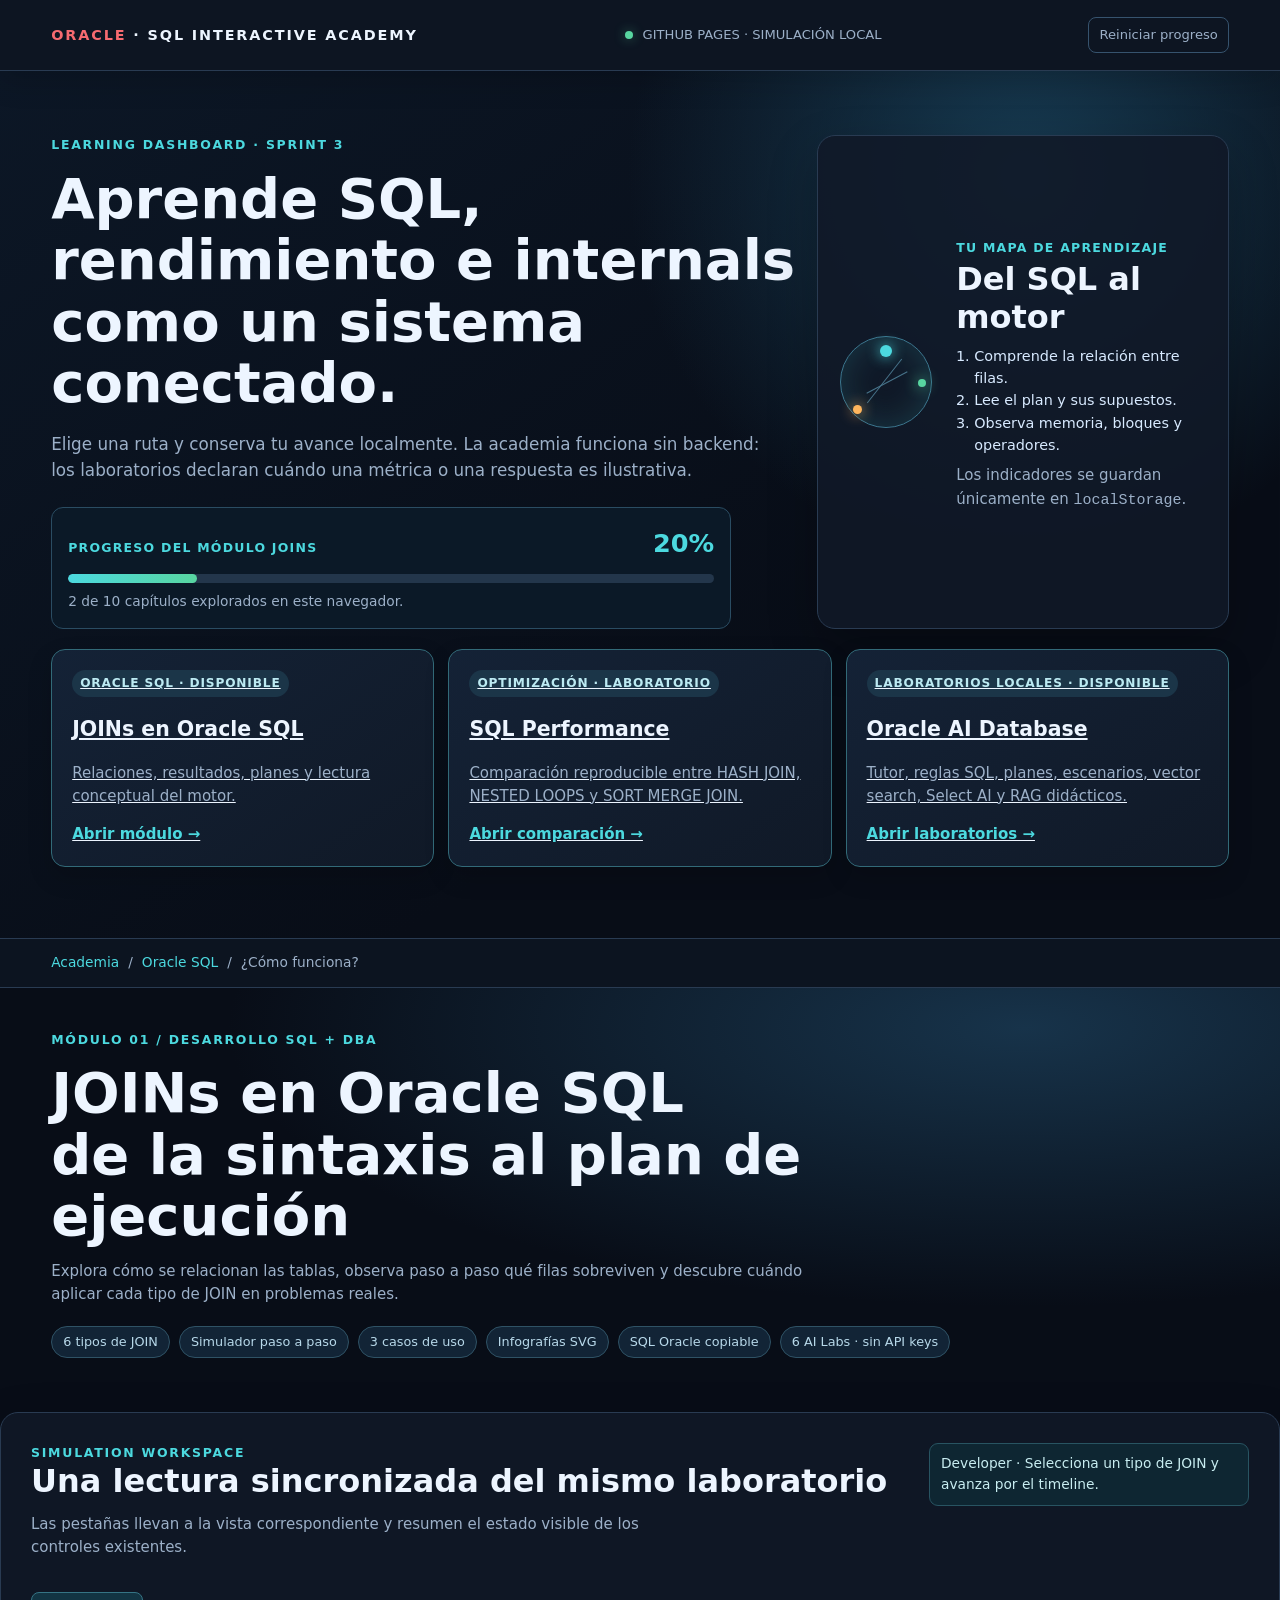
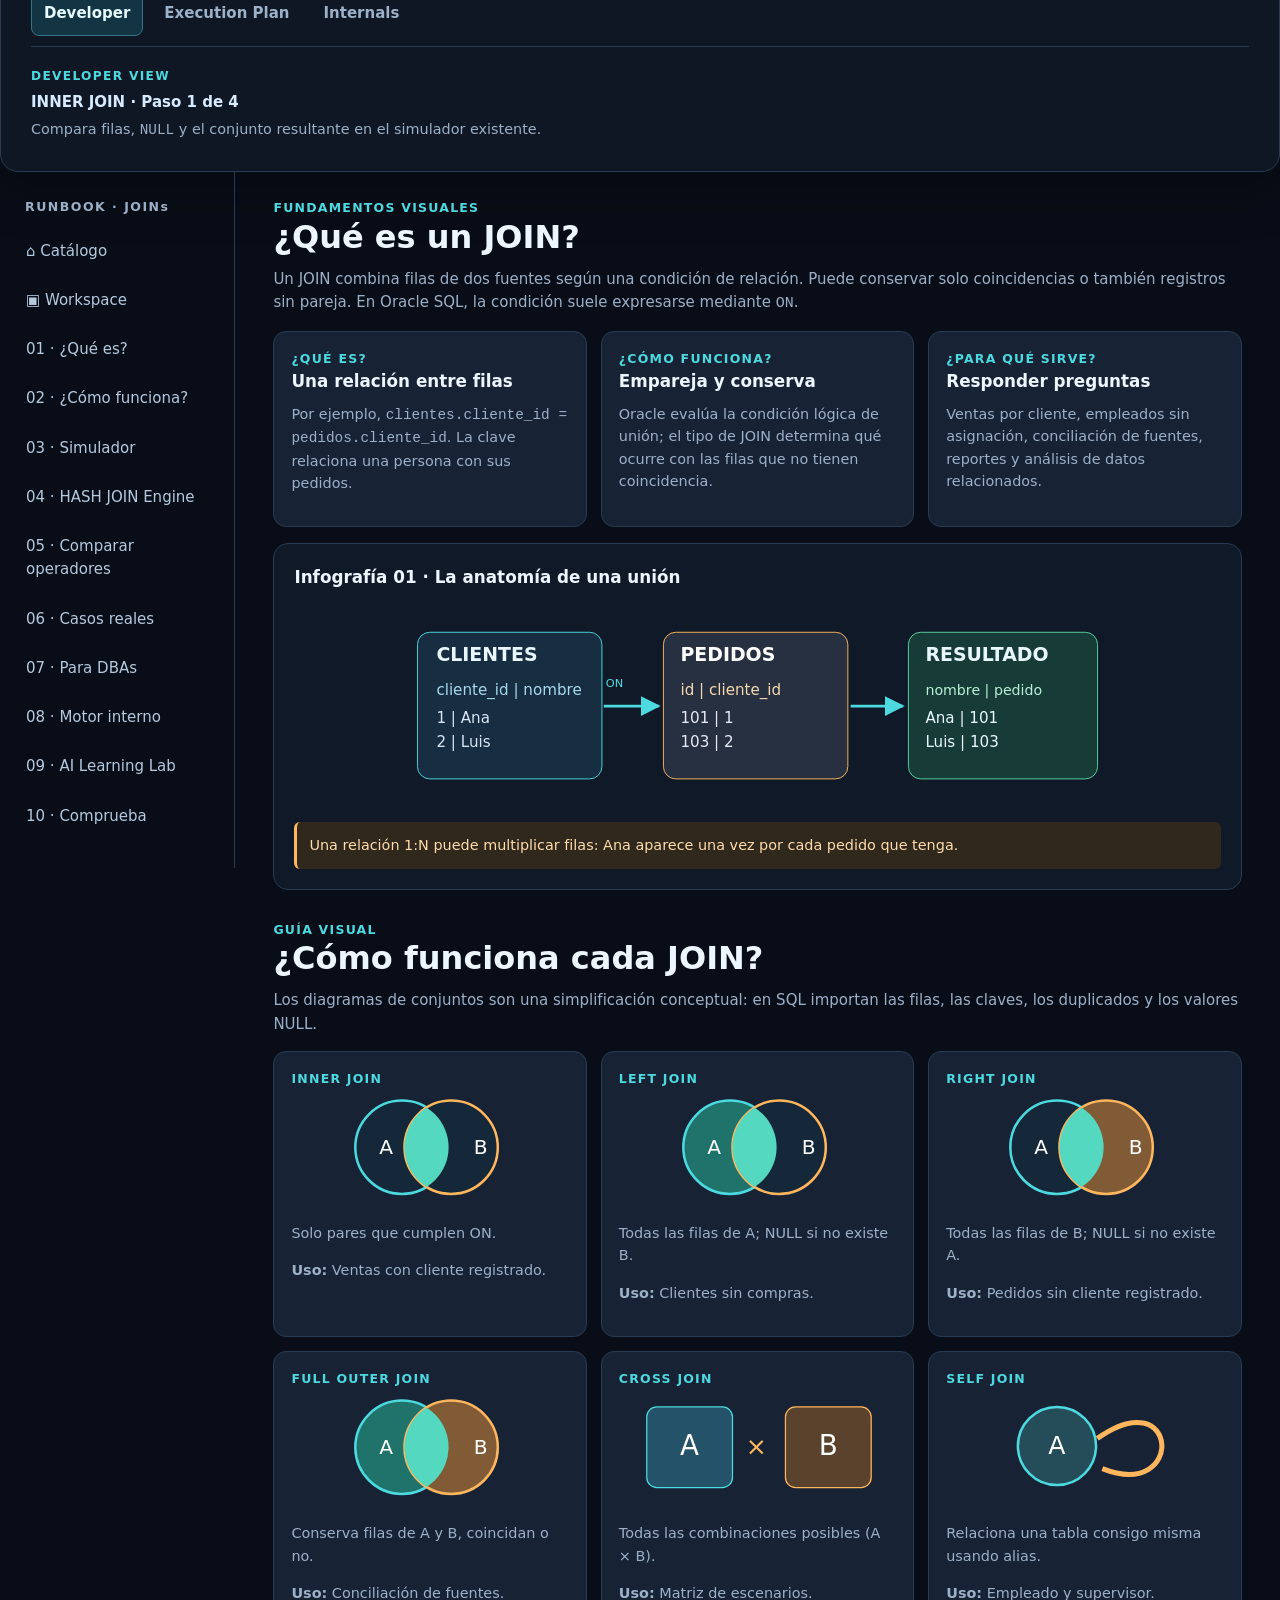
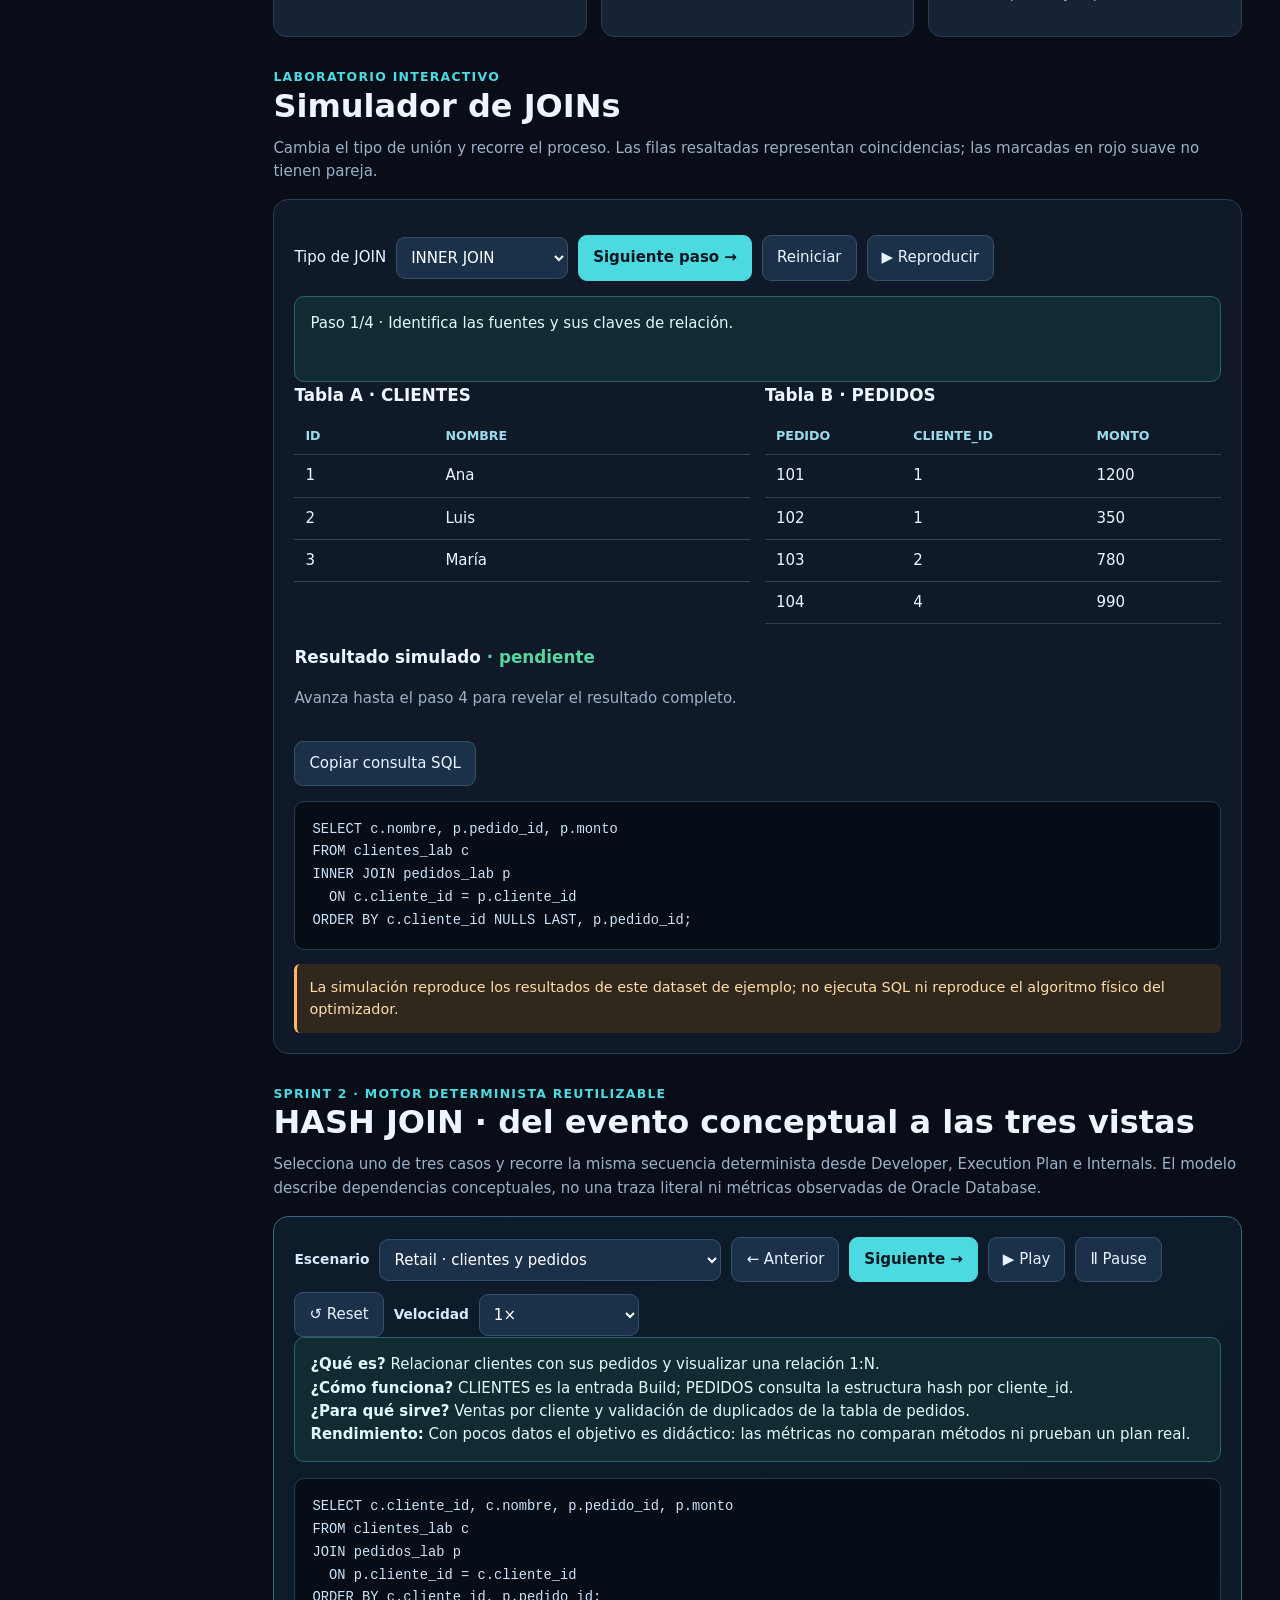
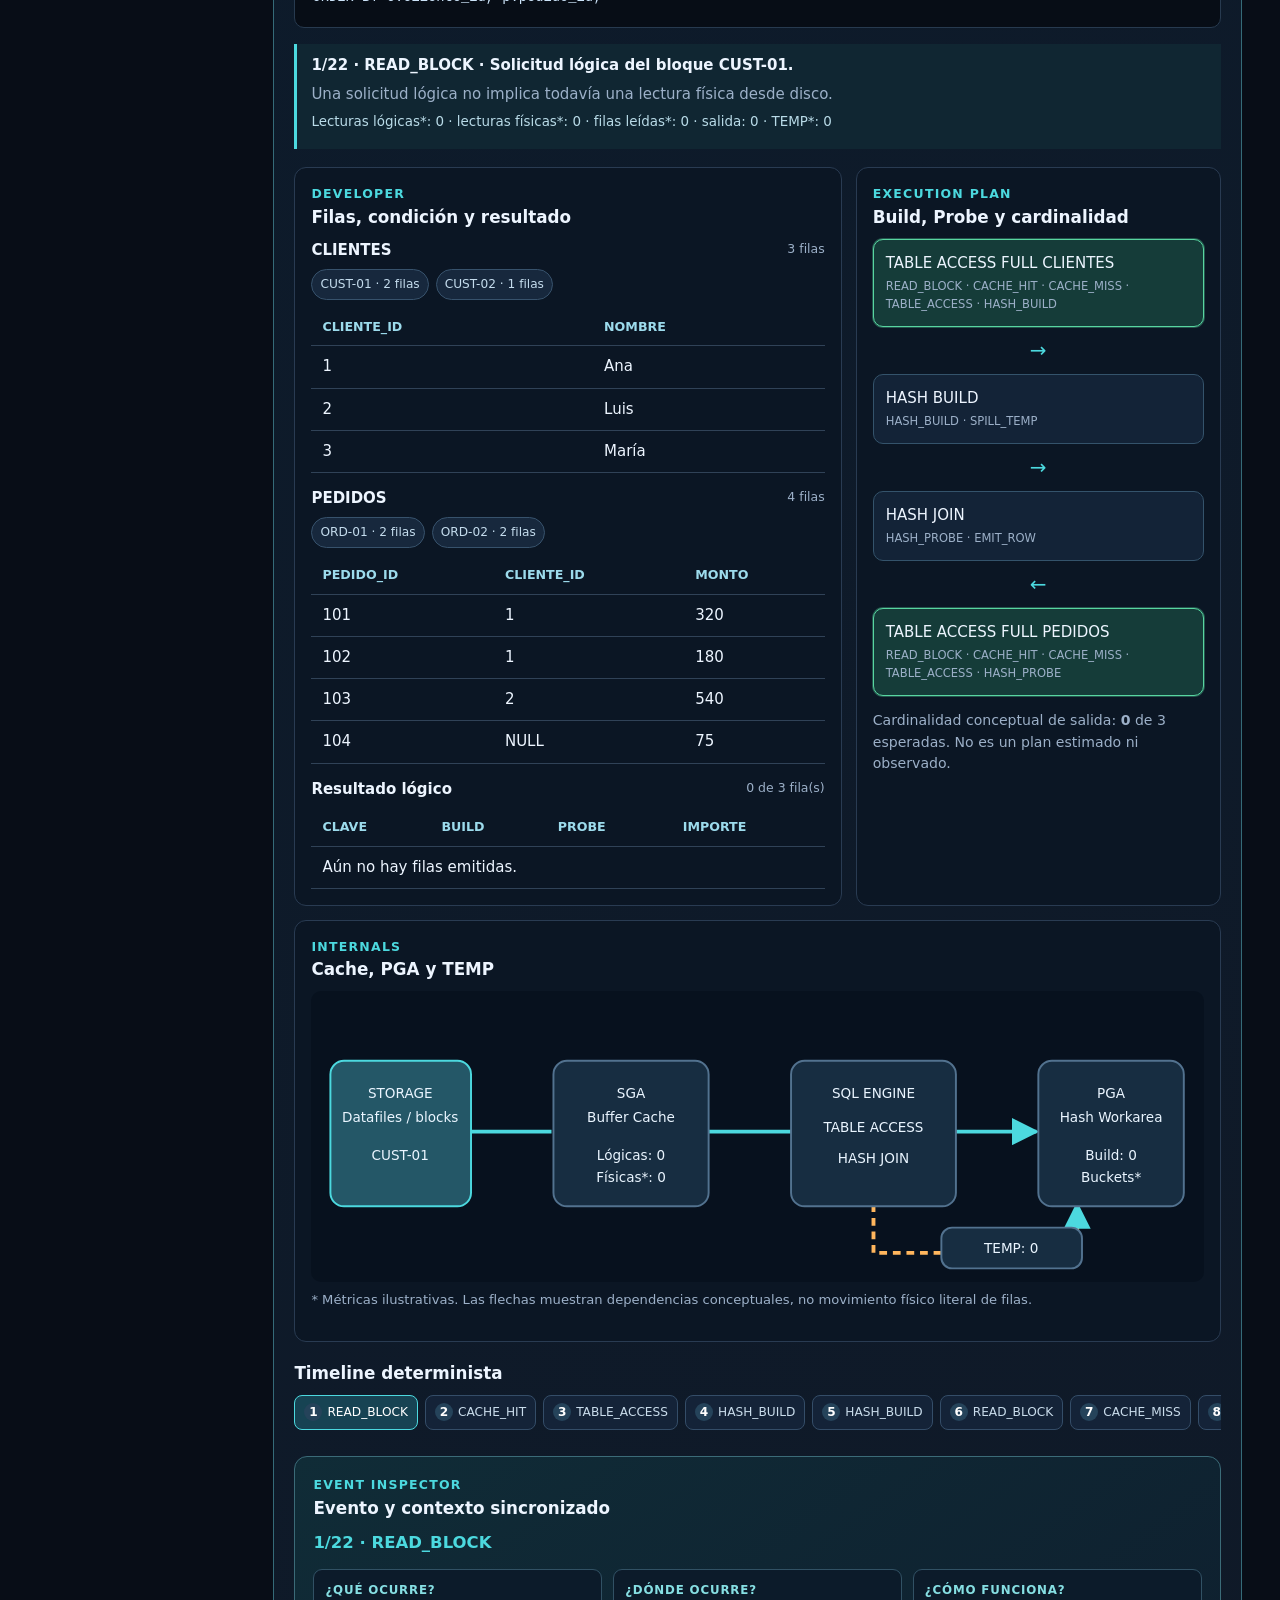
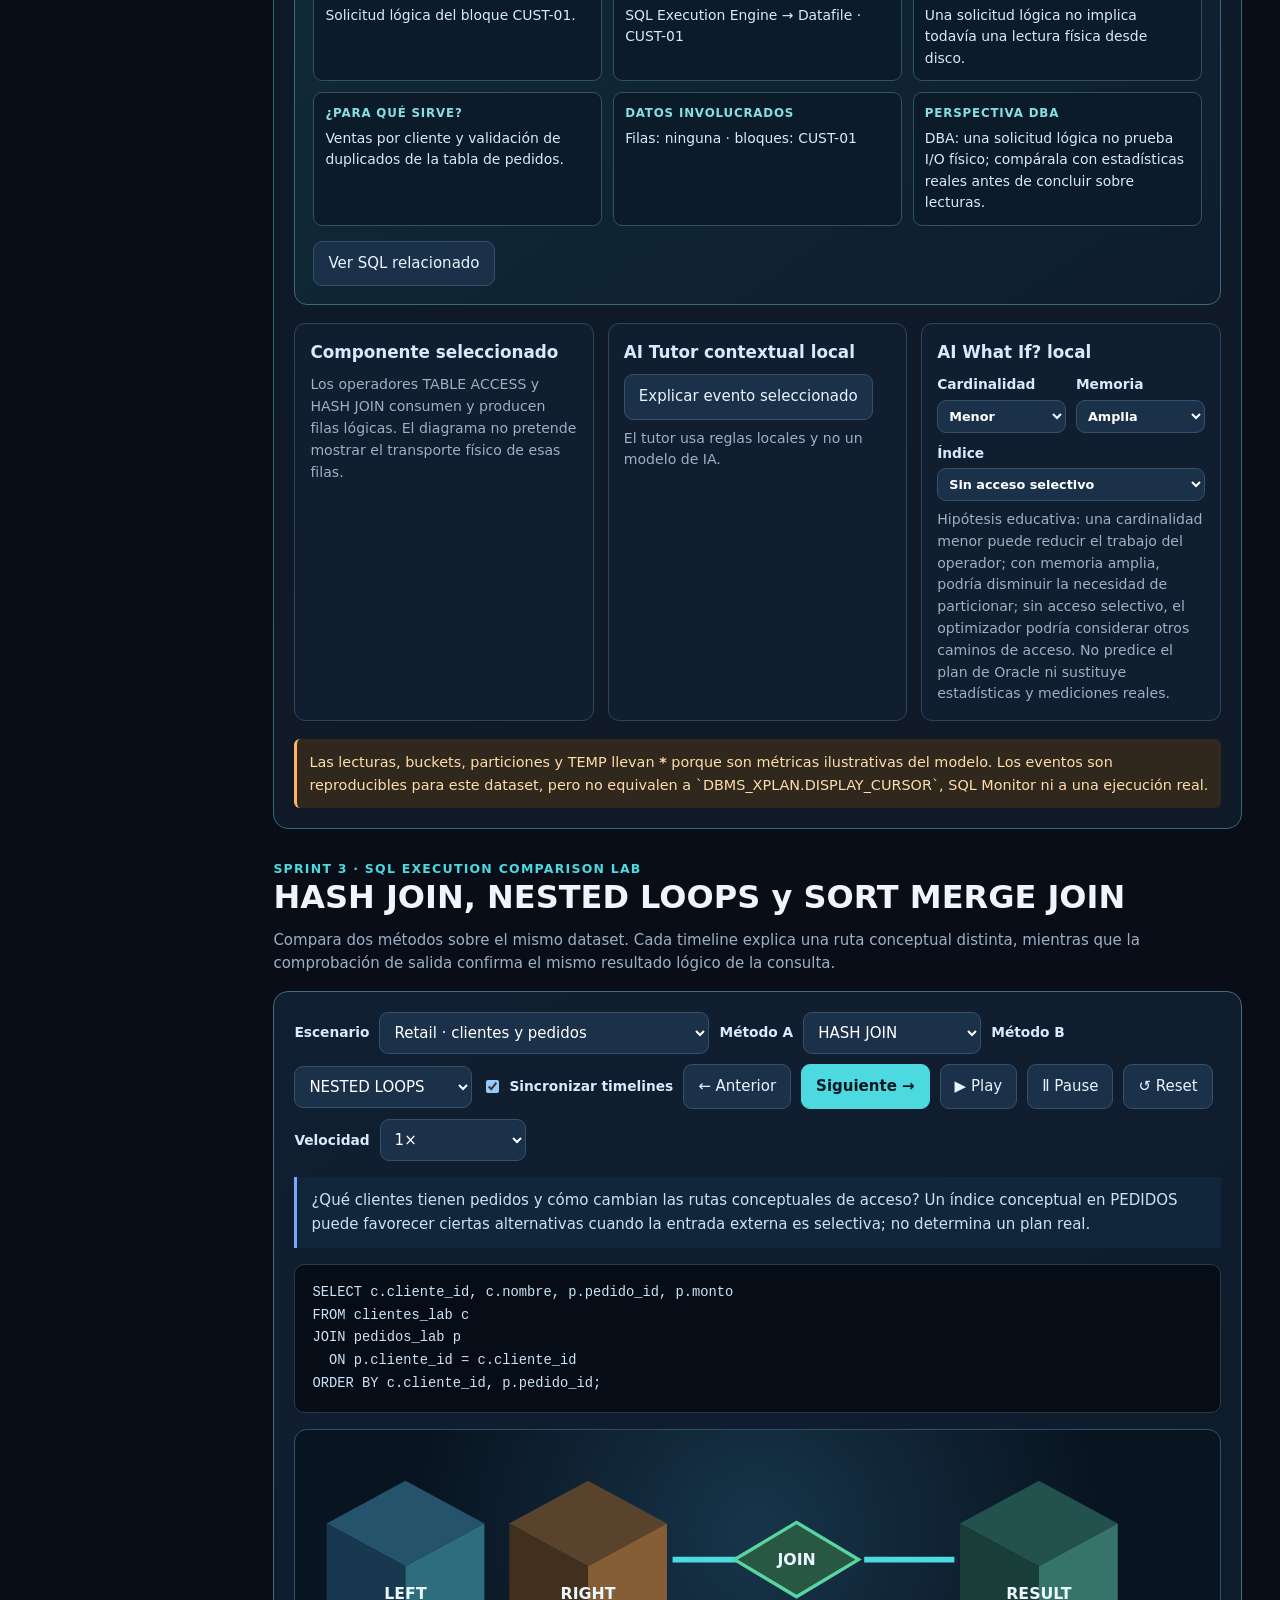
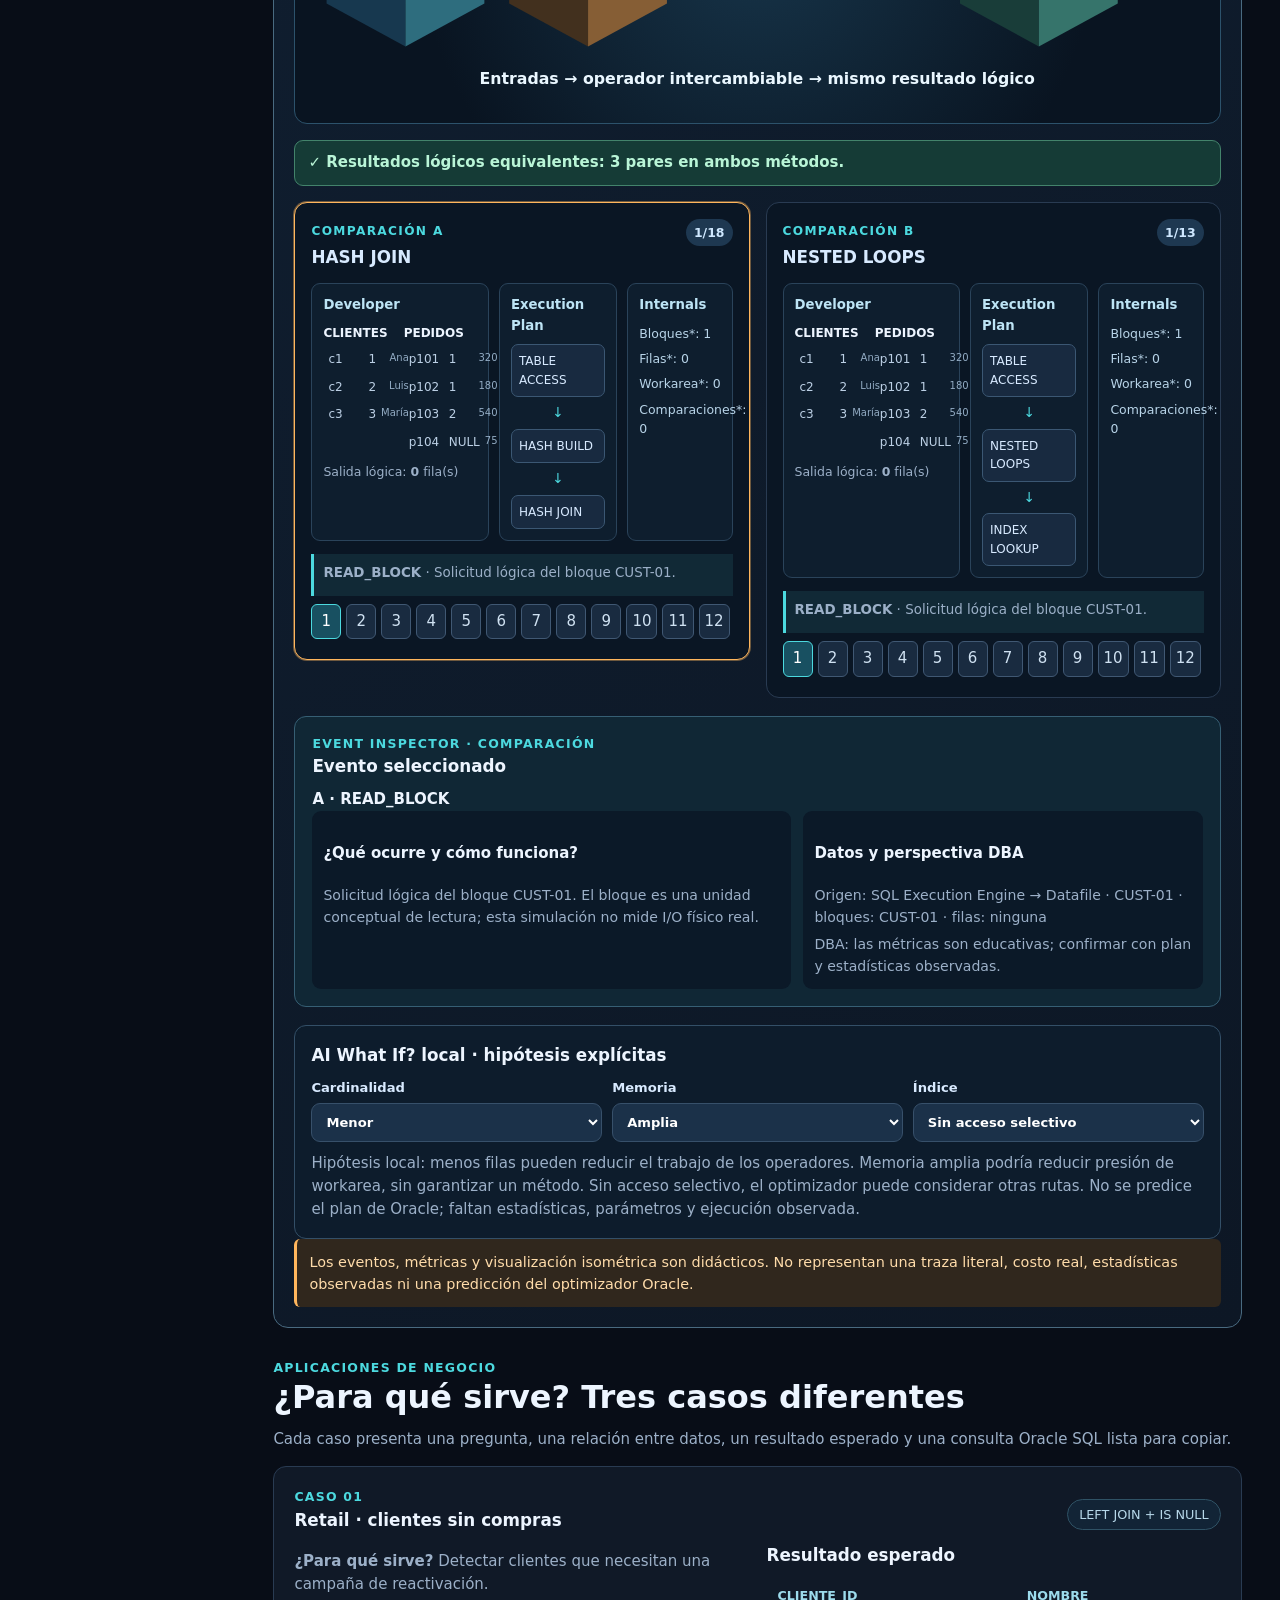
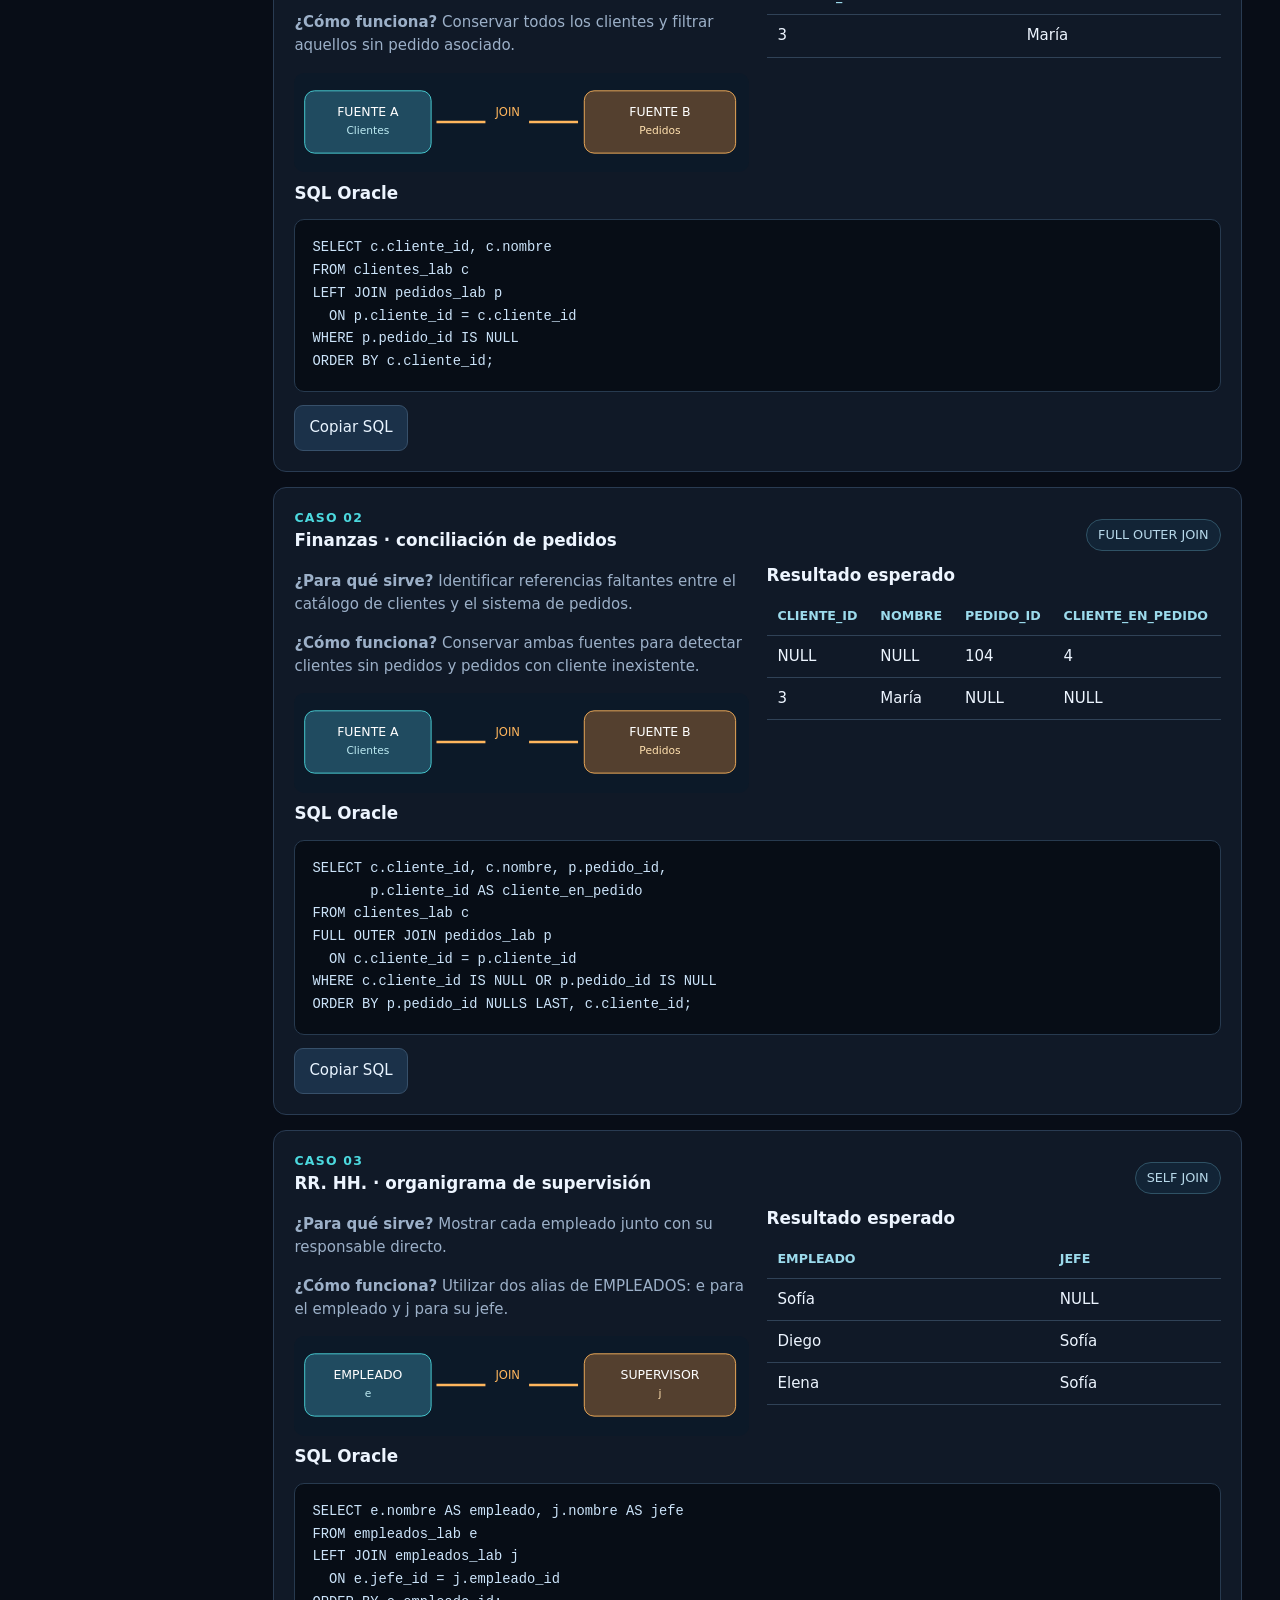
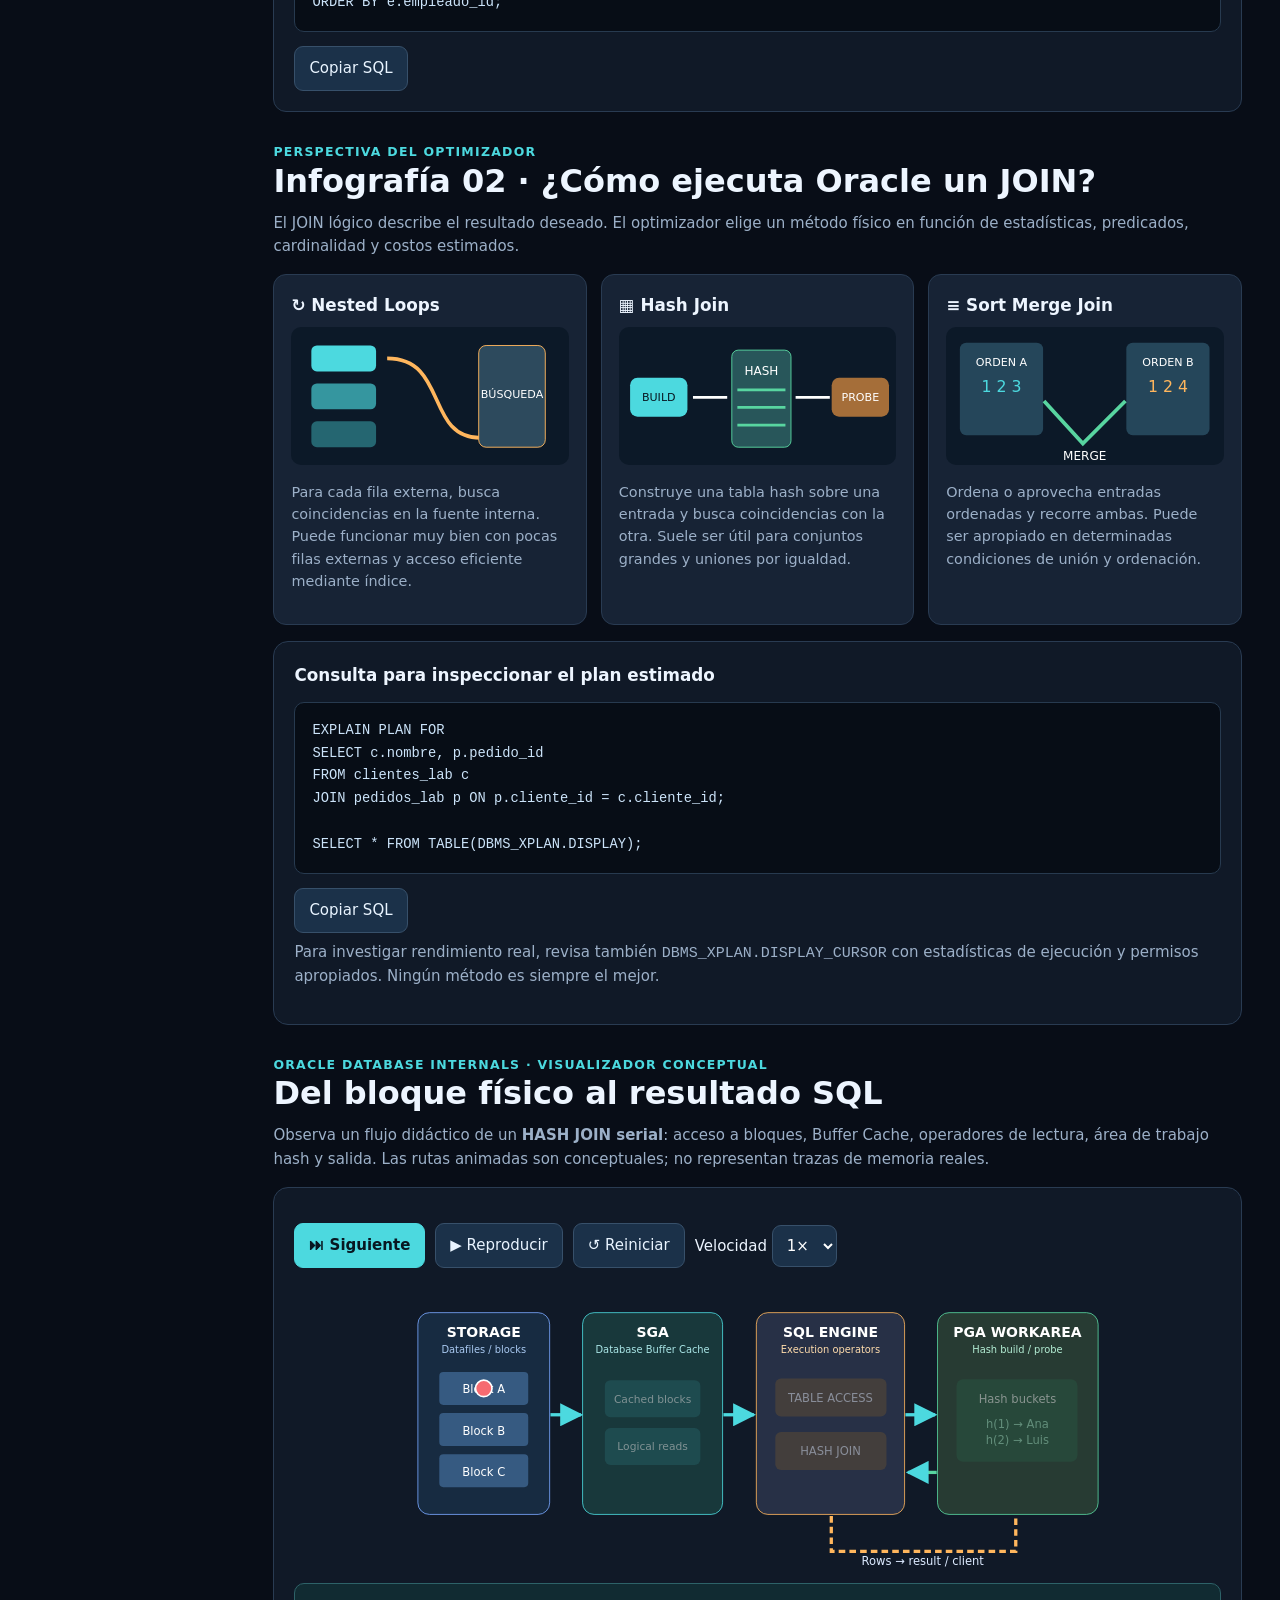
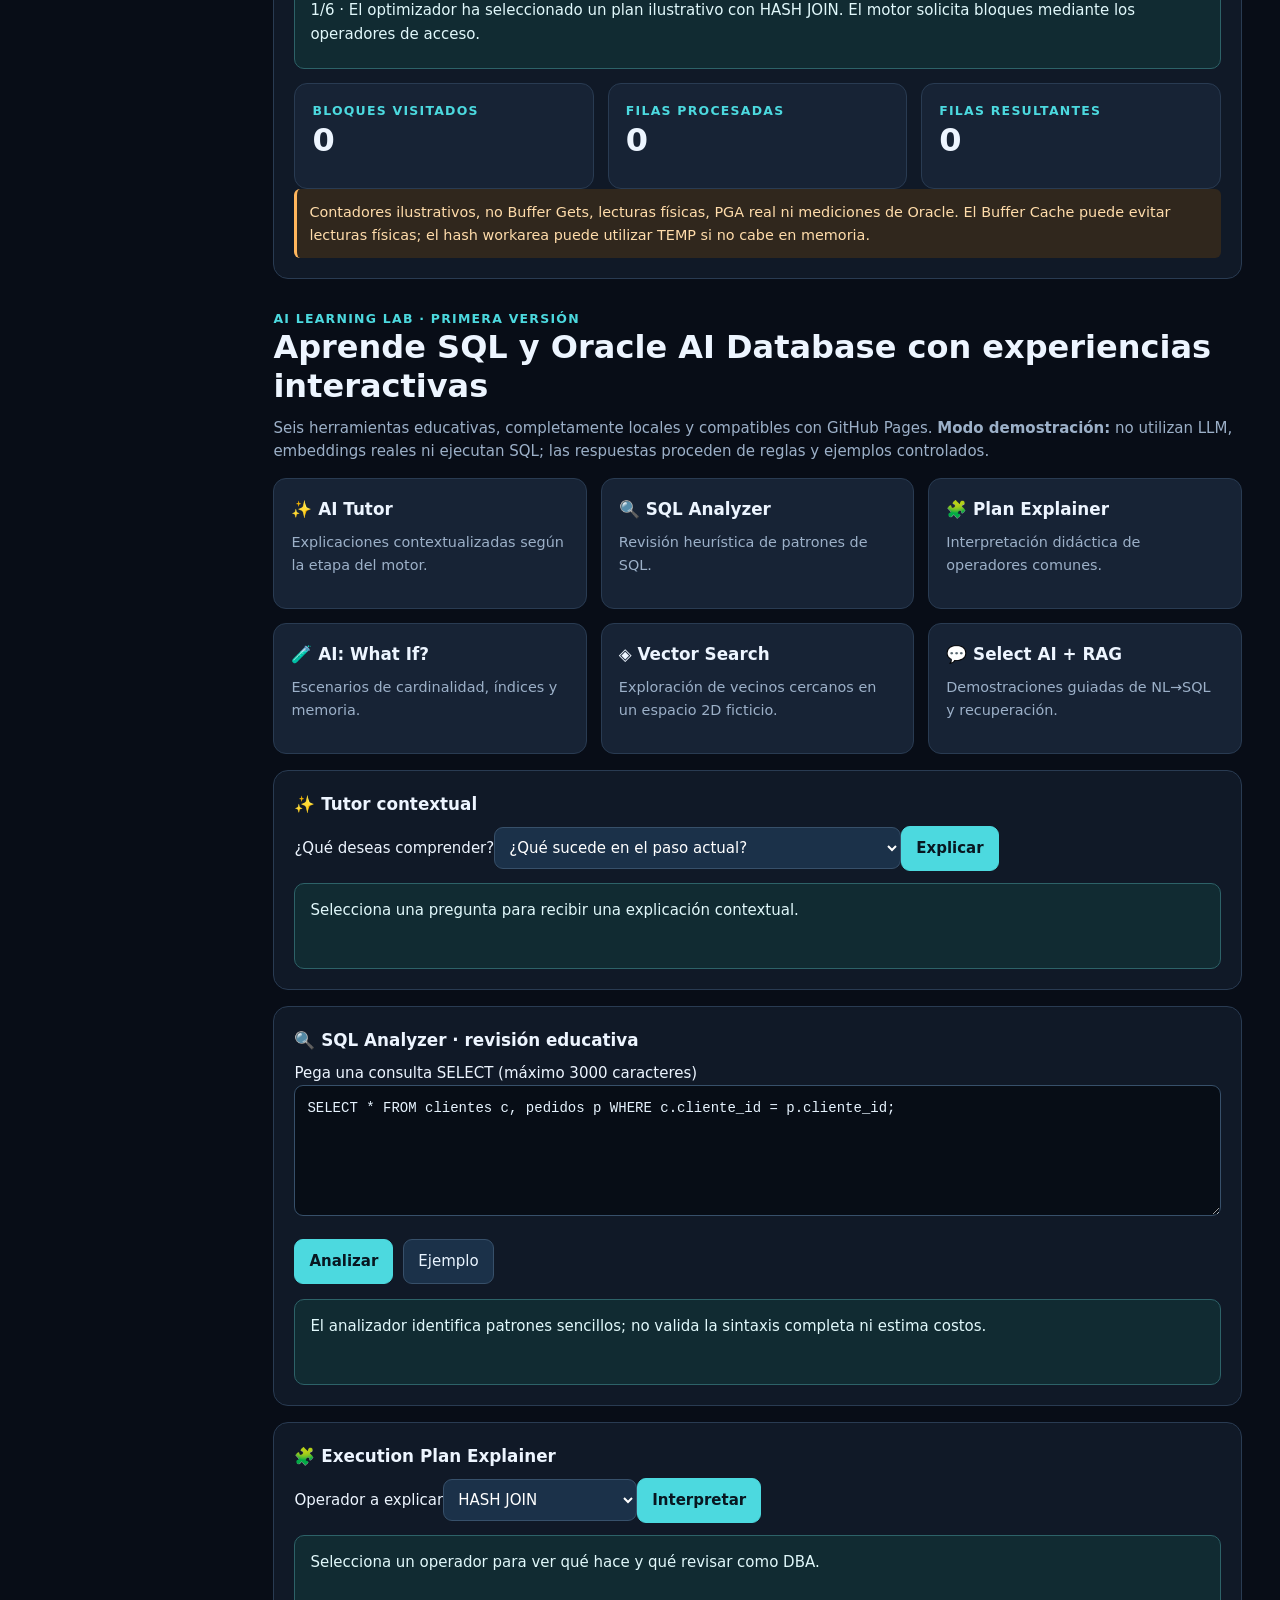
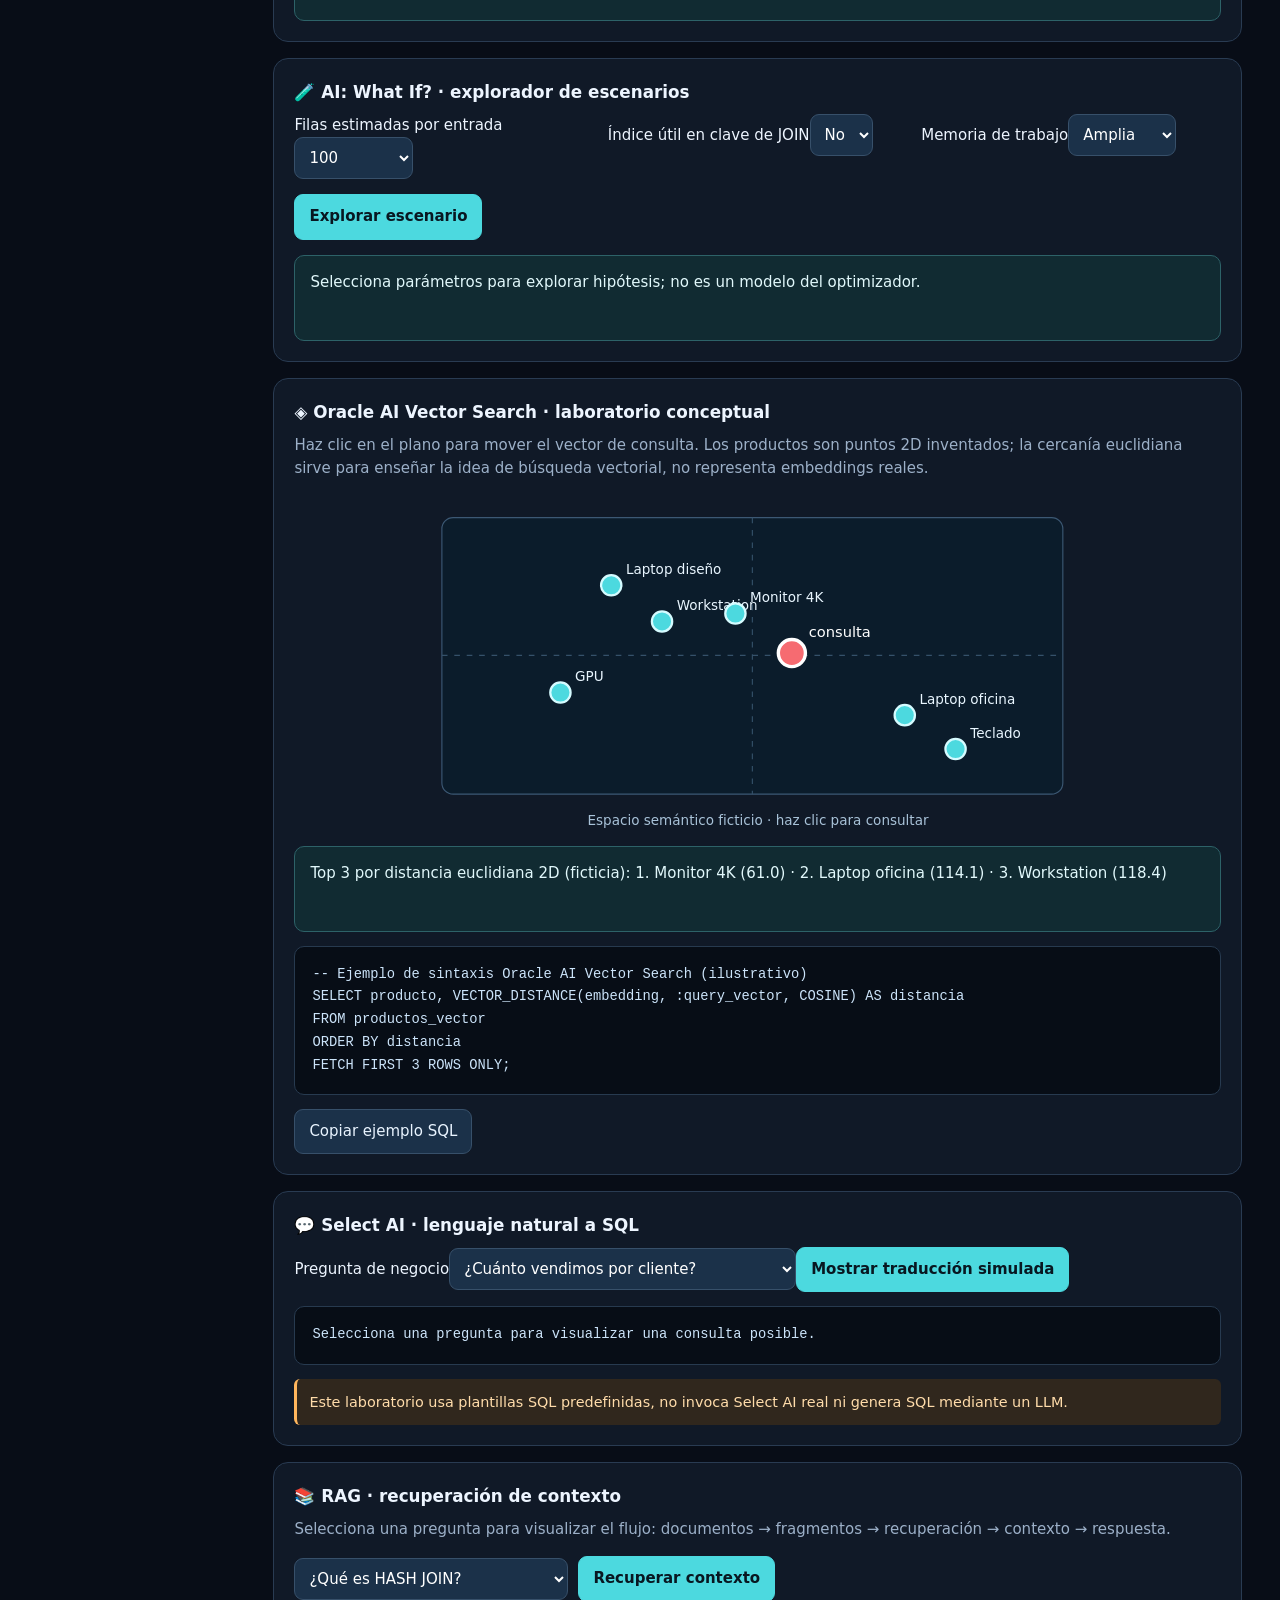
==== commit 3cd679e4: "feat: add SQL execution comparison lab" ====
--- a/index.html
+++ b/index.html
@@ -2,14 +2,14 @@
 <html lang="es"><head><meta charset="UTF-8"><meta name="viewport" content="width=device-width,initial-scale=1"><meta name="theme-color" content="#090e19"><title>Oracle SQL Academy · Learning Portal</title>
 <style>
 :root{color-scheme:dark;--bg:#080d17;--surface:#101927;--card:#172335;--line:#293b52;--text:#edf5ff;--muted:#9cb0c8;--cyan:#4cd9df;--green:#58d5a0;--orange:#ffb65d;--red:#f66b71;--blue:#79a8ff}*{box-sizing:border-box}html{scroll-behavior:smooth}body{margin:0;background:var(--bg);color:var(--text);font:15px/1.55 Inter,system-ui,-apple-system,Segoe UI,sans-serif}button,select{font:inherit}button{cursor:pointer}button:focus-visible,select:focus-visible,a:focus-visible{outline:3px solid var(--cyan);outline-offset:3px}a{color:var(--cyan)}.top{padding:17px clamp(18px,4vw,60px);border-bottom:1px solid var(--line);display:flex;align-items:center;justify-content:space-between;gap:12px;flex-wrap:wrap;background:#0d1522}.brand{font-weight:800;letter-spacing:.13em;font-size:.9rem}.brand b{color:var(--red)}.status{display:flex;gap:10px;align-items:center;color:var(--muted);font-size:.82rem}.dot{width:8px;height:8px;border-radius:50%;background:var(--green);box-shadow:0 0 12px #58d5a077}.hero{padding:42px clamp(18px,4vw,60px) 28px;background:radial-gradient(ellipse at 80% 10%,#17334a 0,transparent 55%)}.eyebrow{color:var(--cyan);font-size:.78rem;font-weight:800;letter-spacing:.14em;text-transform:uppercase}h1{font-size:clamp(2rem,5vw,3.5rem);line-height:1.1;max-width:880px;margin:13px 0}h2{font-size:clamp(1.35rem,3vw,2rem);line-height:1.2;margin:0 0 12px}h3{margin:0 0 9px;font-size:1.05rem}p{color:var(--muted);margin:8px 0 15px}.hero p{max-width:800px}.chips{display:flex;flex-wrap:wrap;gap:9px;margin-top:20px}.chip{border:1px solid #2f5265;border-radius:100px;padding:5px 11px;color:#b7d8e9;background:#122436;font-size:.8rem}.shell{display:grid;grid-template-columns:235px minmax(0,1fr);max-width:1600px;margin:auto}.side{border-right:1px solid var(--line);padding:25px 15px;position:sticky;top:0;height:max-content}.side small{display:block;color:var(--muted);font-weight:700;margin:0 10px 12px;letter-spacing:.12em}.side a{display:block;text-decoration:none;padding:11px;border-radius:9px;color:#b5c9df;margin:4px 0}.side a:hover,.side a:focus{background:#1b3145;color:white}.main{padding:26px clamp(16px,3vw,45px) 60px;min-width:0}.section{margin:0 0 30px}.panel{background:var(--surface);border:1px solid var(--line);border-radius:15px;padding:20px;margin:16px 0}.grid{display:grid;grid-template-columns:repeat(3,minmax(0,1fr));gap:14px}.card{background:var(--card);border:1px solid var(--line);border-radius:13px;padding:17px;min-width:0}.card p{font-size:.9rem}.kicker{color:var(--cyan);font-size:.78rem;letter-spacing:.1em;text-transform:uppercase;font-weight:800}.visual{width:100%;max-width:700px;display:block;margin:12px auto}.legend{display:flex;gap:17px;flex-wrap:wrap;color:var(--muted);font-size:.85rem}.swatch{width:10px;height:10px;border-radius:50%;display:inline-block;margin-right:5px}.controls{display:flex;gap:10px;flex-wrap:wrap;align-items:center;margin:15px 0}.btn{border:1px solid #37506a;background:#1b3149;color:#e9f4ff;border-radius:9px;padding:10px 14px;min-height:42px}.btn.primary{background:var(--cyan);color:#081721;border-color:var(--cyan);font-weight:800}.btn:hover{filter:brightness(1.12)}select{border:1px solid #37506a;border-radius:9px;background:#1b3149;color:white;padding:10px;max-width:100%}.split{display:grid;grid-template-columns:1fr 1fr;gap:15px}.scroll{overflow:auto}table{border-collapse:collapse;width:100%;min-width:250px}th,td{padding:9px 11px;border-bottom:1px solid #304257;text-align:left;white-space:nowrap}th{color:#9cdbec;font-size:.79rem;text-transform:uppercase}tr.match td{background:#133a38}tr.unmatched td{background:#382c32}pre{background:#070d16;border:1px solid #273a4f;border-radius:10px;padding:17px;color:#cce4fa;overflow:auto;font-size:.86rem;line-height:1.65}code{font-family:ui-monospace,SFMono-Regular,Consolas,monospace}.hint{border-left:3px solid var(--orange);background:#30271d;color:#ffdcaa;padding:12px;border-radius:6px;font-size:.9rem}.stepbox{background:#112b32;border:1px solid #2d6268;padding:15px;border-radius:10px;min-height:86px;color:#e1f8fb}.badge{color:var(--green);font-weight:800}.case{border:1px solid var(--line);border-radius:13px;background:var(--surface);margin:15px 0;padding:20px}.case header{display:flex;justify-content:space-between;align-items:center;gap:10px;flex-wrap:wrap}.case .case-type{color:var(--orange);font-size:.8rem;font-weight:800}.case-grid{display:grid;grid-template-columns:1fr 1fr;gap:18px}.muted{color:var(--muted)}.diagram{width:100%;height:auto;max-height:250px;background:#0c1928;border-radius:10px}.quiz{display:grid;gap:8px}.quiz label{padding:10px;background:#1b2b3d;border-radius:8px;cursor:pointer}.quiz input{margin-right:8px}.feedback{margin-top:10px;color:var(--green);font-weight:700}.foot{border-top:1px solid var(--line);padding:25px;color:var(--muted);font-size:.85rem;text-align:center}@media(max-width:950px){.shell{grid-template-columns:1fr}.side{position:static;border-right:0;border-bottom:1px solid var(--line);display:flex;gap:8px;overflow:auto;padding:10px}.side small{display:none}.side a{white-space:nowrap}.grid{grid-template-columns:1fr 1fr}}@media(max-width:650px){.grid,.split,.case-grid{grid-template-columns:1fr}.hero{padding-top:26px}.panel,.case{padding:15px}}@media(prefers-reduced-motion:reduce){html{scroll-behavior:auto}}
-</style><link rel="stylesheet" href="assets/portal.css"><link rel="stylesheet" href="assets/hash-join-visualizer.css"><script src="content/module-catalog.js" defer></script><script src="content/hash-join-scenarios.js" defer></script><script src="simulation/hash-join-engine.js" defer></script><script src="renderer/hash-join-renderer.js" defer></script><script src="assets/portal.js" defer></script><script src="ui/hash-join-visualizer.js" defer></script></head><body>
+</style><link rel="stylesheet" href="assets/portal.css"><link rel="stylesheet" href="assets/hash-join-visualizer.css"><link rel="stylesheet" href="assets/join-comparison.css"><script src="content/module-catalog.js" defer></script><script src="content/hash-join-scenarios.js" defer></script><script src="content/execution-comparison-scenarios.js" defer></script><script src="simulation/hash-join-engine.js" defer></script><script src="simulation/join-comparison-engine.js" defer></script><script src="renderer/hash-join-renderer.js" defer></script><script src="renderer/join-comparison-renderer.js" defer></script><script src="assets/portal.js" defer></script><script src="ui/hash-join-visualizer.js" defer></script><script src="ui/join-comparison-lab.js" defer></script></head><body>
 <a class="skip-link" href="#mainContent">Saltar al contenido del módulo</a>
 <header class="top"><a class="brand" href="#dashboard" aria-label="Oracle SQL Interactive Academy, ir al catálogo"><b>ORACLE</b> · SQL INTERACTIVE ACADEMY</a><div class="status"><span class="dot"></span> GITHUB PAGES · SIMULACIÓN LOCAL</div><button class="portal-action" type="button" id="resetProgress">Reiniciar progreso</button></header>
-<section class="dashboard" id="dashboard" aria-labelledby="dashboardTitle"><div class="dashboard-copy"><div class="eyebrow">Learning Dashboard · Sprint 2</div><h1 id="dashboardTitle">Aprende SQL, rendimiento e internals como un sistema conectado.</h1><p>Elige una ruta y conserva tu avance localmente. La academia funciona sin backend: los laboratorios declaran cuándo una métrica o una respuesta es ilustrativa.</p><div class="dashboard-progress"><div><span class="kicker">Progreso del módulo JOINs</span><strong id="progressPercent">0%</strong></div><div class="progress-track" role="progressbar" id="progressBar" aria-label="Progreso del módulo JOINs" aria-valuemin="0" aria-valuemax="100" aria-valuenow="0"><span></span></div><p id="progressSummary" aria-live="polite">0 de 9 capítulos explorados en este navegador.</p></div></div><aside class="dashboard-guide" aria-labelledby="guideTitle"><div class="guide-orbit" aria-hidden="true"><span></span><span></span><span></span></div><div><div class="kicker">Tu mapa de aprendizaje</div><h2 id="guideTitle">Del SQL al motor</h2><ol><li>Comprende la relación entre filas.</li><li>Lee el plan y sus supuestos.</li><li>Observa memoria, bloques y operadores.</li></ol><p class="muted">Los indicadores se guardan únicamente en <code>localStorage</code>.</p></div></aside><div class="module-catalog" id="moduleCatalog" aria-label="Catálogo de módulos"></div><div class="portal-feedback" id="portalFeedback" aria-live="polite"></div></section>
+<section class="dashboard" id="dashboard" aria-labelledby="dashboardTitle"><div class="dashboard-copy"><div class="eyebrow">Learning Dashboard · Sprint 3</div><h1 id="dashboardTitle">Aprende SQL, rendimiento e internals como un sistema conectado.</h1><p>Elige una ruta y conserva tu avance localmente. La academia funciona sin backend: los laboratorios declaran cuándo una métrica o una respuesta es ilustrativa.</p><div class="dashboard-progress"><div><span class="kicker">Progreso del módulo JOINs</span><strong id="progressPercent">0%</strong></div><div class="progress-track" role="progressbar" id="progressBar" aria-label="Progreso del módulo JOINs" aria-valuemin="0" aria-valuemax="100" aria-valuenow="0"><span></span></div><p id="progressSummary" aria-live="polite">0 de 10 capítulos explorados en este navegador.</p></div></div><aside class="dashboard-guide" aria-labelledby="guideTitle"><div class="guide-orbit" aria-hidden="true"><span></span><span></span><span></span></div><div><div class="kicker">Tu mapa de aprendizaje</div><h2 id="guideTitle">Del SQL al motor</h2><ol><li>Comprende la relación entre filas.</li><li>Lee el plan y sus supuestos.</li><li>Observa memoria, bloques y operadores.</li></ol><p class="muted">Los indicadores se guardan únicamente en <code>localStorage</code>.</p></div></aside><div class="module-catalog" id="moduleCatalog" aria-label="Catálogo de módulos"></div><div class="portal-feedback" id="portalFeedback" aria-live="polite"></div></section>
 <nav class="breadcrumbs" aria-label="Ruta de navegación"><a href="#dashboard">Academia</a><span aria-hidden="true">/</span><a href="#join-module">Oracle SQL</a><span aria-hidden="true">/</span><span id="breadcrumbChapter" aria-current="page">Fundamentos de JOINs</span></nav>
 <section class="hero" id="join-module"><div class="eyebrow">Módulo 01 / Desarrollo SQL + DBA</div><h2 class="module-title">JOINs en Oracle SQL<br>de la sintaxis al plan de ejecución</h2><p>Explora cómo se relacionan las tablas, observa paso a paso qué filas sobreviven y descubre cuándo aplicar cada tipo de JOIN en problemas reales.</p><div class="chips"><span class="chip">6 tipos de JOIN</span><span class="chip">Simulador paso a paso</span><span class="chip">3 casos de uso</span><span class="chip">Infografías SVG</span><span class="chip">SQL Oracle copiable</span><span class="chip">6 AI Labs · sin API keys</span></div></section>
 <section class="workspace" id="workspace" aria-labelledby="workspaceTitle"><div class="workspace-heading"><div><div class="eyebrow">Simulation Workspace</div><h2 id="workspaceTitle">Una lectura sincronizada del mismo laboratorio</h2><p>Las pestañas llevan a la vista correspondiente y resumen el estado visible de los controles existentes.</p></div><div class="workspace-status" id="workspaceStatus" aria-live="polite">Developer · Selecciona un tipo de JOIN y avanza por el timeline.</div></div><div class="workspace-tabs" role="tablist" aria-label="Vistas del laboratorio"><button type="button" role="tab" id="developerTab" aria-selected="true" aria-controls="developerPanel" data-workspace-target="simulador">Developer</button><button type="button" role="tab" id="planTab" aria-selected="false" aria-controls="planPanel" data-workspace-target="dba">Execution Plan</button><button type="button" role="tab" id="internalsTab" aria-selected="false" aria-controls="internalsPanel" data-workspace-target="internals">Internals</button></div><div class="workspace-panels"><div role="tabpanel" id="developerPanel" aria-labelledby="developerTab"><span class="workspace-label">Developer view</span><strong id="developerSummary">INNER JOIN · Paso 1 de 4</strong><p>Compara filas, <code>NULL</code> y el conjunto resultante en el simulador existente.</p></div><div role="tabpanel" id="planPanel" aria-labelledby="planTab" hidden><span class="workspace-label">Execution Plan view</span><strong id="planSummary">Revisa los métodos de JOIN y sus costos estimados.</strong><p>Las afirmaciones de rendimiento permanecen condicionales hasta observar una ejecución real.</p></div><div role="tabpanel" id="internalsPanel" aria-labelledby="internalsTab" hidden><span class="workspace-label">Internals view</span><strong id="internalsSummary">Paso 1 de 6 · Bloques, SGA, SQL Engine y PGA.</strong><p>Los contadores se mantienen claramente etiquetados como ilustrativos.</p></div></div></section>
-<div class="shell"><nav class="side" aria-label="Índice de capítulos"><small>RUNBOOK · JOINs</small><a href="#dashboard">⌂ Catálogo</a><a href="#workspace">▣ Workspace</a><a href="#que" data-chapter="que">01 · ¿Qué es?</a><a href="#como" data-chapter="como">02 · ¿Cómo funciona?</a><a href="#simulador" data-chapter="simulador">03 · Simulador</a><a href="#hashjoin" data-chapter="hashjoin">04 · HASH JOIN Engine</a><a href="#casos" data-chapter="casos">05 · Casos reales</a><a href="#dba" data-chapter="dba">06 · Para DBAs</a><a href="#internals" data-chapter="internals">07 · Motor interno</a><a href="#ai" data-chapter="ai">08 · AI Learning Lab</a><a href="#reto" data-chapter="reto">09 · Comprueba</a></nav>
+<div class="shell"><nav class="side" aria-label="Índice de capítulos"><small>RUNBOOK · JOINs</small><a href="#dashboard">⌂ Catálogo</a><a href="#workspace">▣ Workspace</a><a href="#que" data-chapter="que">01 · ¿Qué es?</a><a href="#como" data-chapter="como">02 · ¿Cómo funciona?</a><a href="#simulador" data-chapter="simulador">03 · Simulador</a><a href="#hashjoin" data-chapter="hashjoin">04 · HASH JOIN Engine</a><a href="#comparison" data-chapter="comparison">05 · Comparar operadores</a><a href="#casos" data-chapter="casos">06 · Casos reales</a><a href="#dba" data-chapter="dba">07 · Para DBAs</a><a href="#internals" data-chapter="internals">08 · Motor interno</a><a href="#ai" data-chapter="ai">09 · AI Learning Lab</a><a href="#reto" data-chapter="reto">10 · Comprueba</a></nav>
 <main class="main" id="mainContent" tabindex="-1">
 <section id="que" class="section"><div class="kicker">Fundamentos visuales</div><h2>¿Qué es un JOIN?</h2><p>Un JOIN combina filas de dos fuentes según una condición de relación. Puede conservar solo coincidencias o también registros sin pareja. En Oracle SQL, la condición suele expresarse mediante <code>ON</code>.</p>
 <div class="grid"><article class="card"><div class="kicker">¿Qué es?</div><h3>Una relación entre filas</h3><p>Por ejemplo, <code>clientes.cliente_id = pedidos.cliente_id</code>. La clave relaciona una persona con sus pedidos.</p></article><article class="card"><div class="kicker">¿Cómo funciona?</div><h3>Empareja y conserva</h3><p>Oracle evalúa la condición lógica de unión; el tipo de JOIN determina qué ocurre con las filas que no tienen coincidencia.</p></article><article class="card"><div class="kicker">¿Para qué sirve?</div><h3>Responder preguntas</h3><p>Ventas por cliente, empleados sin asignación, conciliación de fuentes, reportes y análisis de datos relacionados.</p></article></div>
@@ -18,6 +18,7 @@
 <section id="simulador" class="section"><div class="kicker">Laboratorio interactivo</div><h2>Simulador de JOINs</h2><p>Cambia el tipo de unión y recorre el proceso. Las filas resaltadas representan coincidencias; las marcadas en rojo suave no tienen pareja.</p>
 <div class="panel"><div class="controls"><label for="joinSelect">Tipo de JOIN</label><select id="joinSelect"><option value="INNER">INNER JOIN</option><option value="LEFT">LEFT JOIN</option><option value="RIGHT">RIGHT JOIN</option><option value="FULL">FULL OUTER JOIN</option><option value="CROSS">CROSS JOIN</option><option value="SELF">SELF JOIN</option></select><button class="btn primary" id="nextStep">Siguiente paso →</button><button class="btn" id="resetStep">Reiniciar</button><button class="btn" id="autoPlay" aria-pressed="false">▶ Reproducir</button></div><div class="stepbox" id="stepText" aria-live="polite"></div><div class="split"><div><h3>Tabla A · CLIENTES</h3><div class="scroll" id="tableA"></div></div><div><h3>Tabla B · PEDIDOS</h3><div class="scroll" id="tableB"></div></div></div><h3 style="margin-top:20px">Resultado simulado <span class="badge" id="rowCount"></span></h3><div class="scroll" id="resultTable"></div><div class="controls"><button class="btn" id="copySql">Copiar consulta SQL</button><span class="muted" id="copyMsg" aria-live="polite"></span></div><pre id="sqlCode"></pre><div class="hint">La simulación reproduce los resultados de este dataset de ejemplo; no ejecuta SQL ni reproduce el algoritmo físico del optimizador.</div></div></section>
 <section id="hashjoin" class="section"><div class="kicker">Sprint 2 · Motor determinista reutilizable</div><h2>HASH JOIN · del evento conceptual a las tres vistas</h2><p>Selecciona uno de tres casos y recorre la misma secuencia determinista desde Developer, Execution Plan e Internals. El modelo describe dependencias conceptuales, no una traza literal ni métricas observadas de Oracle Database.</p><div class="panel hash-join-lab" id="hashJoinLab"><div class="hash-toolbar"><label for="hashScenario">Escenario</label><select id="hashScenario" aria-describedby="hashScenarioPurpose"></select><button class="btn" type="button" id="hashPrevious">← Anterior</button><button class="btn primary" type="button" id="hashNext">Siguiente →</button><button class="btn" type="button" id="hashPlay" aria-pressed="false">▶ Play</button><button class="btn" type="button" id="hashPause" disabled>Ⅱ Pause</button><button class="btn" type="button" id="hashReset">↺ Reset</button><label for="hashSpeed">Velocidad</label><select id="hashSpeed"><option value="1">1×</option><option value="2">2×</option><option value="4">4×</option></select></div><div class="stepbox" id="hashScenarioPurpose" aria-live="polite"></div><pre class="hash-sql" id="hashSql"></pre><div class="hash-event-status"><strong id="hashEventLabel" aria-live="polite"></strong><p id="hashEventExplain"></p><p class="hash-metrics" id="hashMetrics" aria-live="polite"></p></div><div class="hash-layout"><section class="hash-view" aria-labelledby="hashDeveloperTitle"><div class="kicker">Developer</div><h3 id="hashDeveloperTitle">Filas, condición y resultado</h3><div id="hashDeveloperView"></div></section><section class="hash-view" aria-labelledby="hashPlanTitle"><div class="kicker">Execution Plan</div><h3 id="hashPlanTitle">Build, Probe y cardinalidad</h3><div id="hashPlanView"></div></section><section class="hash-view" aria-labelledby="hashInternalsTitle"><div class="kicker">Internals</div><h3 id="hashInternalsTitle">Cache, PGA y TEMP</h3><div id="hashInternalsView"></div></section></div><div class="hash-event-tray"><h3>Timeline determinista</h3><div class="hash-event-list" id="hashEventList" aria-label="Eventos de HASH JOIN"></div></div><section class="hash-inspector" aria-labelledby="hashInspectorHeading"><div><div class="kicker">Event Inspector</div><h3 id="hashInspectorHeading">Evento y contexto sincronizado</h3></div><strong id="hashInspectorTitle" aria-live="polite"></strong><dl class="hash-inspector-grid"><div><dt>¿Qué ocurre?</dt><dd id="hashInspectorOccurs"></dd></div><div><dt>¿Dónde ocurre?</dt><dd id="hashInspectorWhere"></dd></div><div><dt>¿Cómo funciona?</dt><dd id="hashInspectorHow"></dd></div><div><dt>¿Para qué sirve?</dt><dd id="hashInspectorWhy"></dd></div><div><dt>Datos involucrados</dt><dd id="hashInspectorData"></dd></div><div><dt>Perspectiva DBA</dt><dd id="hashInspectorDba"></dd></div></dl><button class="btn" type="button" id="hashRelatedSqlButton" aria-expanded="false" aria-controls="hashRelatedSqlPanel">Ver SQL relacionado</button><div class="hash-related-sql" id="hashRelatedSqlPanel" hidden><pre id="hashRelatedSql"></pre></div></section><div class="hash-explain-grid"><section class="hash-context"><h3>Componente seleccionado</h3><p id="hashComponentExplain" aria-live="polite"></p></section><section class="hash-context"><h3>AI Tutor contextual local</h3><button class="btn" type="button" id="hashTutor">Explicar evento seleccionado</button><p id="hashTutorOutput" aria-live="polite">El tutor usa reglas locales y no un modelo de IA.</p></section><section class="hash-context"><h3>AI What If? local</h3><div class="hash-what-controls"><label>Cardinalidad <select id="hashWhatCardinality"><option value="small">Menor</option><option value="large">Mayor</option></select></label><label>Memoria <select id="hashWhatMemory"><option value="ample">Amplia</option><option value="limited">Limitada</option></select></label><label>Índice <select id="hashWhatIndex"><option value="no">Sin acceso selectivo</option><option value="yes">Acceso selectivo</option></select></label></div><p id="hashWhatIfOutput" aria-live="polite"></p></section></div><div class="hint">Las lecturas, buckets, particiones y TEMP llevan <strong>*</strong> porque son métricas ilustrativas del modelo. Los eventos son reproducibles para este dataset, pero no equivalen a `DBMS_XPLAN.DISPLAY_CURSOR`, SQL Monitor ni a una ejecución real.</div></div></section>
+<section id="comparison" class="section"><div class="kicker">Sprint 3 · SQL Execution Comparison Lab</div><h2>HASH JOIN, NESTED LOOPS y SORT MERGE JOIN</h2><p>Compara dos métodos sobre el mismo dataset. Cada timeline explica una ruta conceptual distinta, mientras que la comprobación de salida confirma el mismo resultado lógico de la consulta.</p><div class="panel comparison-lab" id="executionComparisonLab"><div class="comparison-toolbar"><label for="comparisonScenario">Escenario</label><select id="comparisonScenario"></select><label for="comparisonLeftAlgorithm">Método A</label><select id="comparisonLeftAlgorithm"></select><label for="comparisonRightAlgorithm">Método B</label><select id="comparisonRightAlgorithm"></select><label class="comparison-sync"><input type="checkbox" id="comparisonSync" checked> Sincronizar timelines</label><button class="btn" type="button" id="comparisonPrevious">← Anterior</button><button class="btn primary" type="button" id="comparisonNext">Siguiente →</button><button class="btn" type="button" id="comparisonPlay" aria-pressed="false">▶ Play</button><button class="btn" type="button" id="comparisonPause" disabled>Ⅱ Pause</button><button class="btn" type="button" id="comparisonReset">↺ Reset</button><label for="comparisonSpeed">Velocidad</label><select id="comparisonSpeed"><option value="1">1×</option><option value="2">2×</option><option value="4">4×</option></select></div><p class="comparison-question" id="comparisonQuestion" aria-live="polite"></p><pre id="comparisonSql"></pre><div id="comparisonIsometric"></div><p class="comparison-result" id="comparisonResultCheck" aria-live="polite"></p><div class="comparison-grid"><div id="comparisonLeftView"></div><div id="comparisonRightView"></div></div><section class="comparison-inspector" aria-labelledby="comparisonInspectorHeading"><div class="kicker">Event Inspector · comparación</div><h3 id="comparisonInspectorHeading">Evento seleccionado</h3><strong id="comparisonInspectorTitle" aria-live="polite"></strong><div class="comparison-inspector-grid"><div><h4>¿Qué ocurre y cómo funciona?</h4><p id="comparisonInspectorBody"></p></div><div><h4>Datos y perspectiva DBA</h4><p id="comparisonInspectorData"></p><p id="comparisonInspectorDba"></p></div></div></section><section class="comparison-whatif" aria-labelledby="comparisonWhatIfHeading"><h3 id="comparisonWhatIfHeading">AI What If? local · hipótesis explícitas</h3><label>Cardinalidad <select id="comparisonWhatRows"><option value="small">Menor</option><option value="large">Mayor</option></select></label><label>Memoria <select id="comparisonWhatMemory"><option value="ample">Amplia</option><option value="limited">Limitada</option></select></label><label>Índice <select id="comparisonWhatIndex"><option value="no">Sin acceso selectivo</option><option value="yes">Acceso selectivo</option></select></label><p id="comparisonWhatIfOutput" aria-live="polite"></p></section><div class="hint">Los eventos, métricas y visualización isométrica son didácticos. No representan una traza literal, costo real, estadísticas observadas ni una predicción del optimizador Oracle.</div></div></section>
 <section id="casos" class="section"><div class="kicker">Aplicaciones de negocio</div><h2>¿Para qué sirve? Tres casos diferentes</h2><p>Cada caso presenta una pregunta, una relación entre datos, un resultado esperado y una consulta Oracle SQL lista para copiar.</p><div id="cases"></div></section>
 <section id="dba" class="section"><div class="kicker">Perspectiva del optimizador</div><h2>Infografía 02 · ¿Cómo ejecuta Oracle un JOIN?</h2><p>El JOIN lógico describe el resultado deseado. El optimizador elige un método físico en función de estadísticas, predicados, cardinalidad y costos estimados.</p>
 <div class="grid"><article class="card"><h3>↻ Nested Loops</h3><svg class="diagram" viewBox="0 0 300 150" role="img" aria-label="Una fila externa busca coincidencias en una fuente interna"><rect x="22" y="20" width="70" height="28" rx="6" fill="#4cd9df"/><rect x="22" y="61" width="70" height="28" rx="6" fill="#4cd9df" opacity=".65"/><rect x="22" y="102" width="70" height="28" rx="6" fill="#4cd9df" opacity=".4"/><path d="M104 34C170 34 145 120 205 120" fill="none" stroke="#ffb65d" stroke-width="4"/><rect x="203" y="20" width="72" height="110" rx="8" fill="#2d4a5d" stroke="#ffb65d"/><text x="239" y="77" text-anchor="middle" fill="#fff" font-size="12">BÚSQUEDA</text></svg><p>Para cada fila externa, busca coincidencias en la fuente interna. Puede funcionar muy bien con pocas filas externas y acceso eficiente mediante índice.</p></article><article class="card"><h3>▦ Hash Join</h3><svg class="diagram" viewBox="0 0 300 150" role="img" aria-label="Construcción de hash y búsqueda de coincidencias"><rect x="12" y="55" width="62" height="42" rx="8" fill="#4cd9df"/><text x="43" y="80" text-anchor="middle" fill="#081721" font-size="12">BUILD</text><path d="M80 76H117" stroke="#fff" stroke-width="3"/><rect x="122" y="25" width="64" height="105" rx="7" fill="#28565a" stroke="#58d5a0"/><text x="154" y="52" fill="#fff" text-anchor="middle" font-size="13">HASH</text><path d="M128 68H180M128 87H180M128 106H180" stroke="#58d5a0" stroke-width="3"/><path d="M191 76H228" stroke="#fff" stroke-width="3"/><rect x="230" y="55" width="62" height="42" rx="8" fill="#a56e39"/><text x="261" y="80" text-anchor="middle" fill="#fff" font-size="12">PROBE</text></svg><p>Construye una tabla hash sobre una entrada y busca coincidencias con la otra. Suele ser útil para conjuntos grandes y uniones por igualdad.</p></article><article class="card"><h3>≡ Sort Merge Join</h3><svg class="diagram" viewBox="0 0 300 150" role="img" aria-label="Dos entradas ordenadas se recorren para fusionar coincidencias"><rect x="15" y="17" width="90" height="100" rx="7" fill="#25465a"/><rect x="195" y="17" width="90" height="100" rx="7" fill="#25465a"/><text x="60" y="42" text-anchor="middle" fill="#fff" font-size="12">ORDEN A</text><text x="240" y="42" text-anchor="middle" fill="#fff" font-size="12">ORDEN B</text><text x="60" y="70" text-anchor="middle" fill="#4cd9df" font-size="17">1 2 3</text><text x="240" y="70" text-anchor="middle" fill="#ffb65d" font-size="17">1 2 4</text><path d="M106 80L148 126L194 80" fill="none" stroke="#58d5a0" stroke-width="4"/><text x="150" y="144" text-anchor="middle" fill="#fff" font-size="13">MERGE</text></svg><p>Ordena o aprovecha entradas ordenadas y recorre ambas. Puede ser apropiado en determinadas condiciones de unión y ordenación.</p></article></div>
--- a/assets/join-comparison.css
+++ b/assets/join-comparison.css
@@ -0,0 +1,60 @@
+.comparison-lab { min-width: 0; border-color: #496a80; background: linear-gradient(145deg, #101f31, #0d1725); }
+.comparison-toolbar { display: flex; flex-wrap: wrap; align-items: center; gap: 10px; }
+.comparison-toolbar label { color: var(--portal-ink); font-size: .86rem; font-weight: 800; }
+.comparison-toolbar select { min-width: 146px; }
+.comparison-sync { display: inline-flex; align-items: center; gap: 7px; color: var(--portal-ink); font-weight: 700; }
+.comparison-question { margin: 16px 0; padding: 12px 14px; border-left: 3px solid var(--blue); background: #11263a; color: #cce1f5; }
+.comparison-isometric { display: block; width: 100%; min-width: 680px; background: radial-gradient(circle at 50% 35%, #17354a, #091421 68%); border: 1px solid #2c526b; border-radius: 13px; }
+#comparisonIsometric { contain: inline-size; min-width: 0; max-width: 100%; overflow-x: auto; margin: 16px 0; }
+.comparison-isometric text { fill: #eaf7ff; font: 700 14px Inter, system-ui, sans-serif; text-anchor: middle; }
+.comparison-result { margin: 0 0 16px; padding: 10px 13px; border-radius: 9px; font-weight: 800; }
+.comparison-result.is-valid { background: #153b36; color: #b9f5d7; border: 1px solid #43836b; }
+.comparison-result.is-invalid { background: #48272e; color: #ffd5d7; border: 1px solid #a94c57; }
+.comparison-grid { display: grid; grid-template-columns: repeat(2, minmax(0, 1fr)); gap: 16px; min-width: 0; }
+.comparison-card { min-width: 0; max-width: 100%; padding: 16px; border: 1px solid var(--line); border-radius: 13px; background: #0a1624; }
+.comparison-card.is-selected { border-color: var(--orange); box-shadow: 0 0 0 1px #ffb65d66; }
+.comparison-card header { display: flex; justify-content: space-between; gap: 12px; align-items: start; }
+.comparison-card h3 { margin: 2px 0 0; color: var(--portal-ink); }
+.comparison-step { padding: 4px 8px; border-radius: 99px; background: #1e3851; color: #cfe8ff; font-size: .78rem; font-weight: 800; }
+.comparison-views { display: grid; grid-template-columns: 1.35fr .9fr .8fr; gap: 10px; margin-top: 13px; }
+.comparison-views > section { min-width: 0; padding: 11px; border: 1px solid #2a435a; border-radius: 9px; background: #0e1e2e; }
+.comparison-views h4 { margin: 0 0 8px; color: #bde4f5; font-size: .83rem; }
+.comparison-inputs { display: grid; grid-template-columns: repeat(2, minmax(0, 1fr)); gap: 7px; font-size: .75rem; }
+.comparison-row-list { display: grid; gap: 3px; padding: 0; margin: 5px 0 0; list-style: none; }
+.comparison-row-list li { display: grid; grid-template-columns: 35px 1fr auto; gap: 5px; padding: 3px 5px; border-radius: 5px; color: #bcd0e5; }
+.comparison-row-list li.is-active { background: #175260; color: white; }
+.comparison-row-list small { color: #93acc4; }
+.comparison-output { margin: 8px 0 0 !important; font-size: .78rem; }
+.comparison-plan { display: grid; gap: 5px; justify-items: stretch; }
+.comparison-plan > span { color: var(--cyan); text-align: center; font-size: .86rem; }
+.comparison-operator { border: 1px solid #3b5773; border-radius: 7px; background: #182a40; color: #d8eaff; padding: 7px; font-size: .75rem; text-align: left; }
+.comparison-operator.is-active { border-color: var(--green); background: #16433d; }
+.comparison-internals { display: grid; gap: 6px; color: #b8d4e8; font-size: .78rem; }
+.comparison-event { min-height: 42px; margin: 13px 0 8px !important; padding: 9px; border-left: 3px solid var(--cyan); background: #112936; font-size: .84rem; }
+.comparison-events { display: flex; gap: 5px; overflow-x: auto; padding-bottom: 4px; }
+.comparison-events button { flex: 0 0 auto; min-width: 30px; padding: 5px; border: 1px solid #405873; border-radius: 6px; background: #192b40; color: #cfe1f1; }
+.comparison-events button.is-active { border-color: var(--cyan); background: #185061; color: white; }
+.comparison-inspector { margin-top: 18px; padding: 17px; border: 1px solid #365f74; border-radius: 12px; background: #102735; }
+.comparison-inspector-grid { display: grid; grid-template-columns: 1.2fr 1fr; gap: 12px; }
+.comparison-inspector-grid > div { padding: 11px; border-radius: 9px; background: #0b1928; }
+.comparison-inspector-grid p { margin: 5px 0 0; font-size: .88rem; }
+.comparison-whatif { display: grid; grid-template-columns: repeat(3, minmax(0, 1fr)); gap: 10px; margin-top: 18px; padding: 16px; border: 1px solid #334f67; border-radius: 12px; background: #0d1c2c; }
+.comparison-whatif h3, .comparison-whatif > p { grid-column: 1 / -1; }
+.comparison-whatif h3 { margin: 0; }
+.comparison-whatif label { display: grid; gap: 5px; color: var(--portal-ink); font-size: .82rem; font-weight: 800; }
+.comparison-whatif p { margin: 0; }
+
+@media (max-width: 1050px) {
+  .comparison-grid, .comparison-views, .comparison-inspector-grid { grid-template-columns: minmax(0, 1fr); }
+}
+
+@media (max-width: 650px) {
+  .comparison-toolbar .btn { flex: 1 1 130px; }
+  .comparison-toolbar select { flex: 1 1 160px; }
+  .comparison-whatif { grid-template-columns: 1fr; }
+  .comparison-isometric { min-width: 680px; }
+}
+
+@media (prefers-reduced-motion: reduce) {
+  .comparison-card, .comparison-operator { transition: none; }
+}
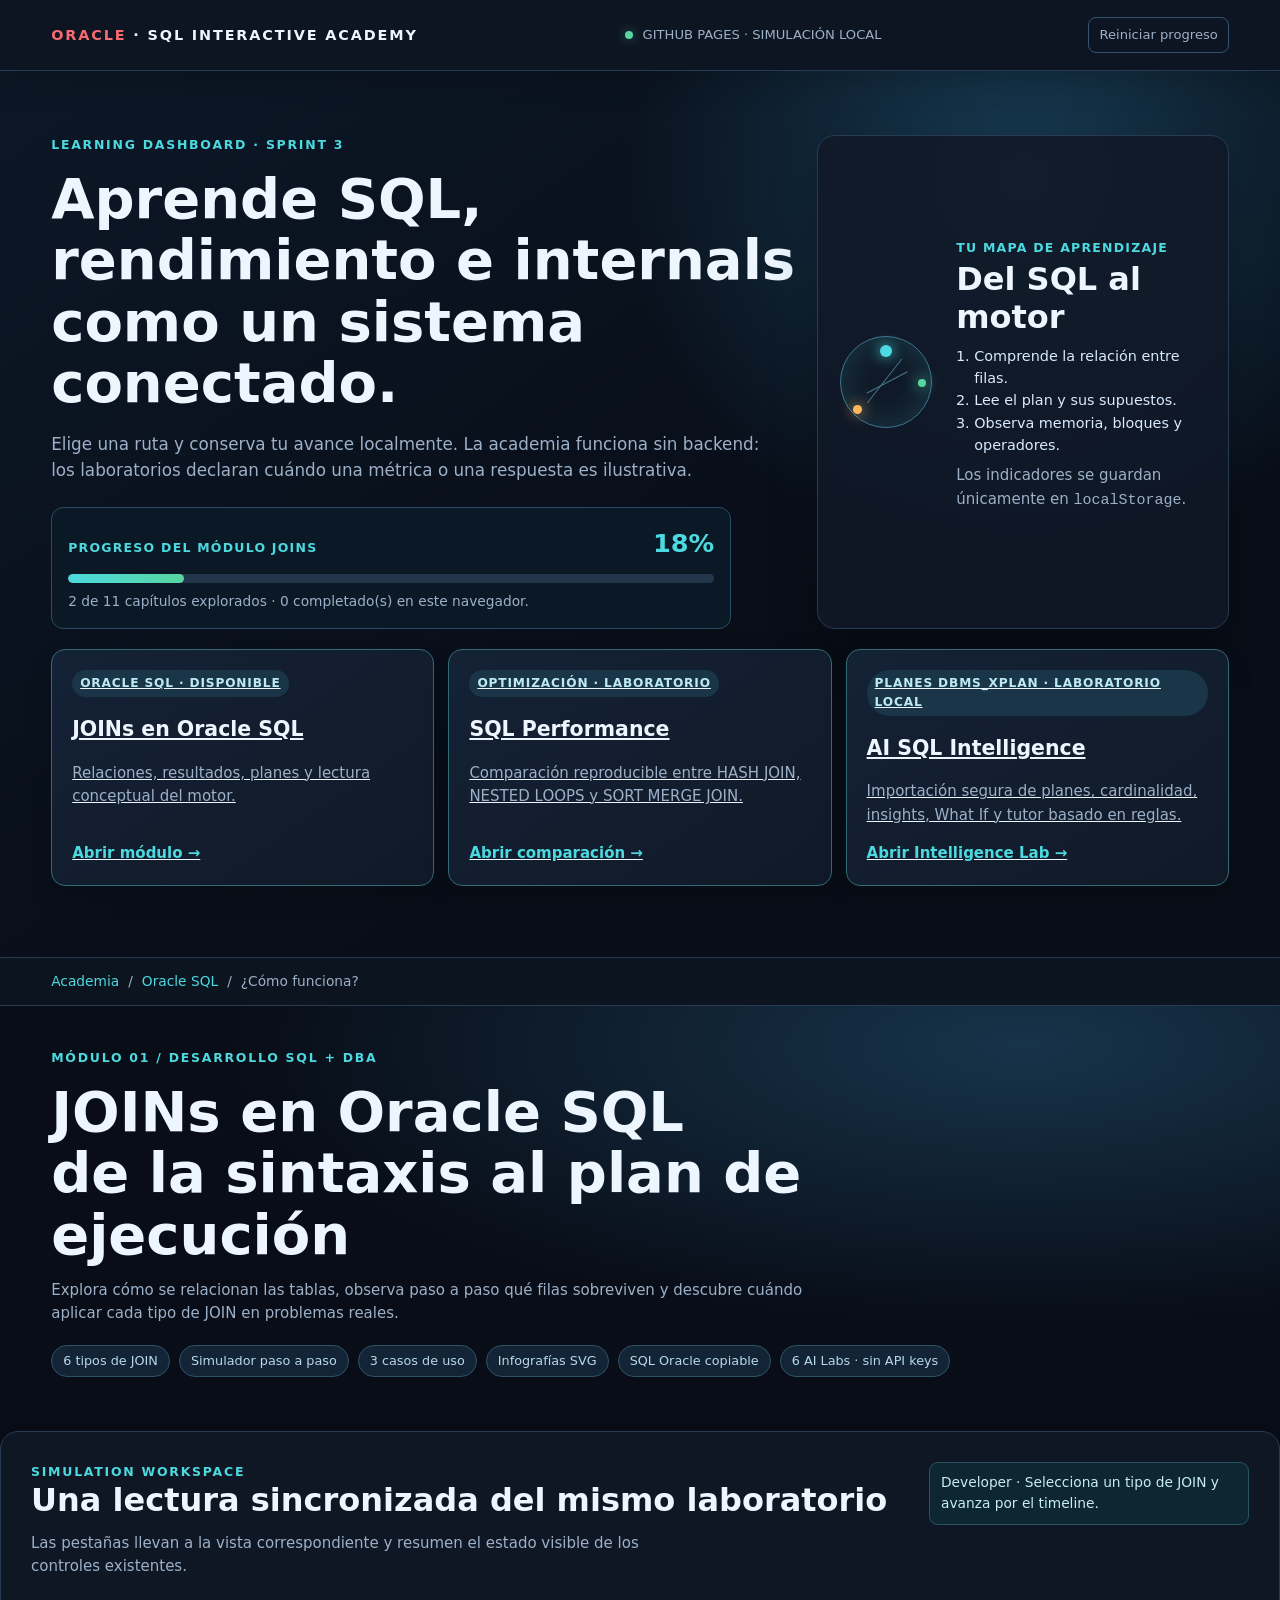
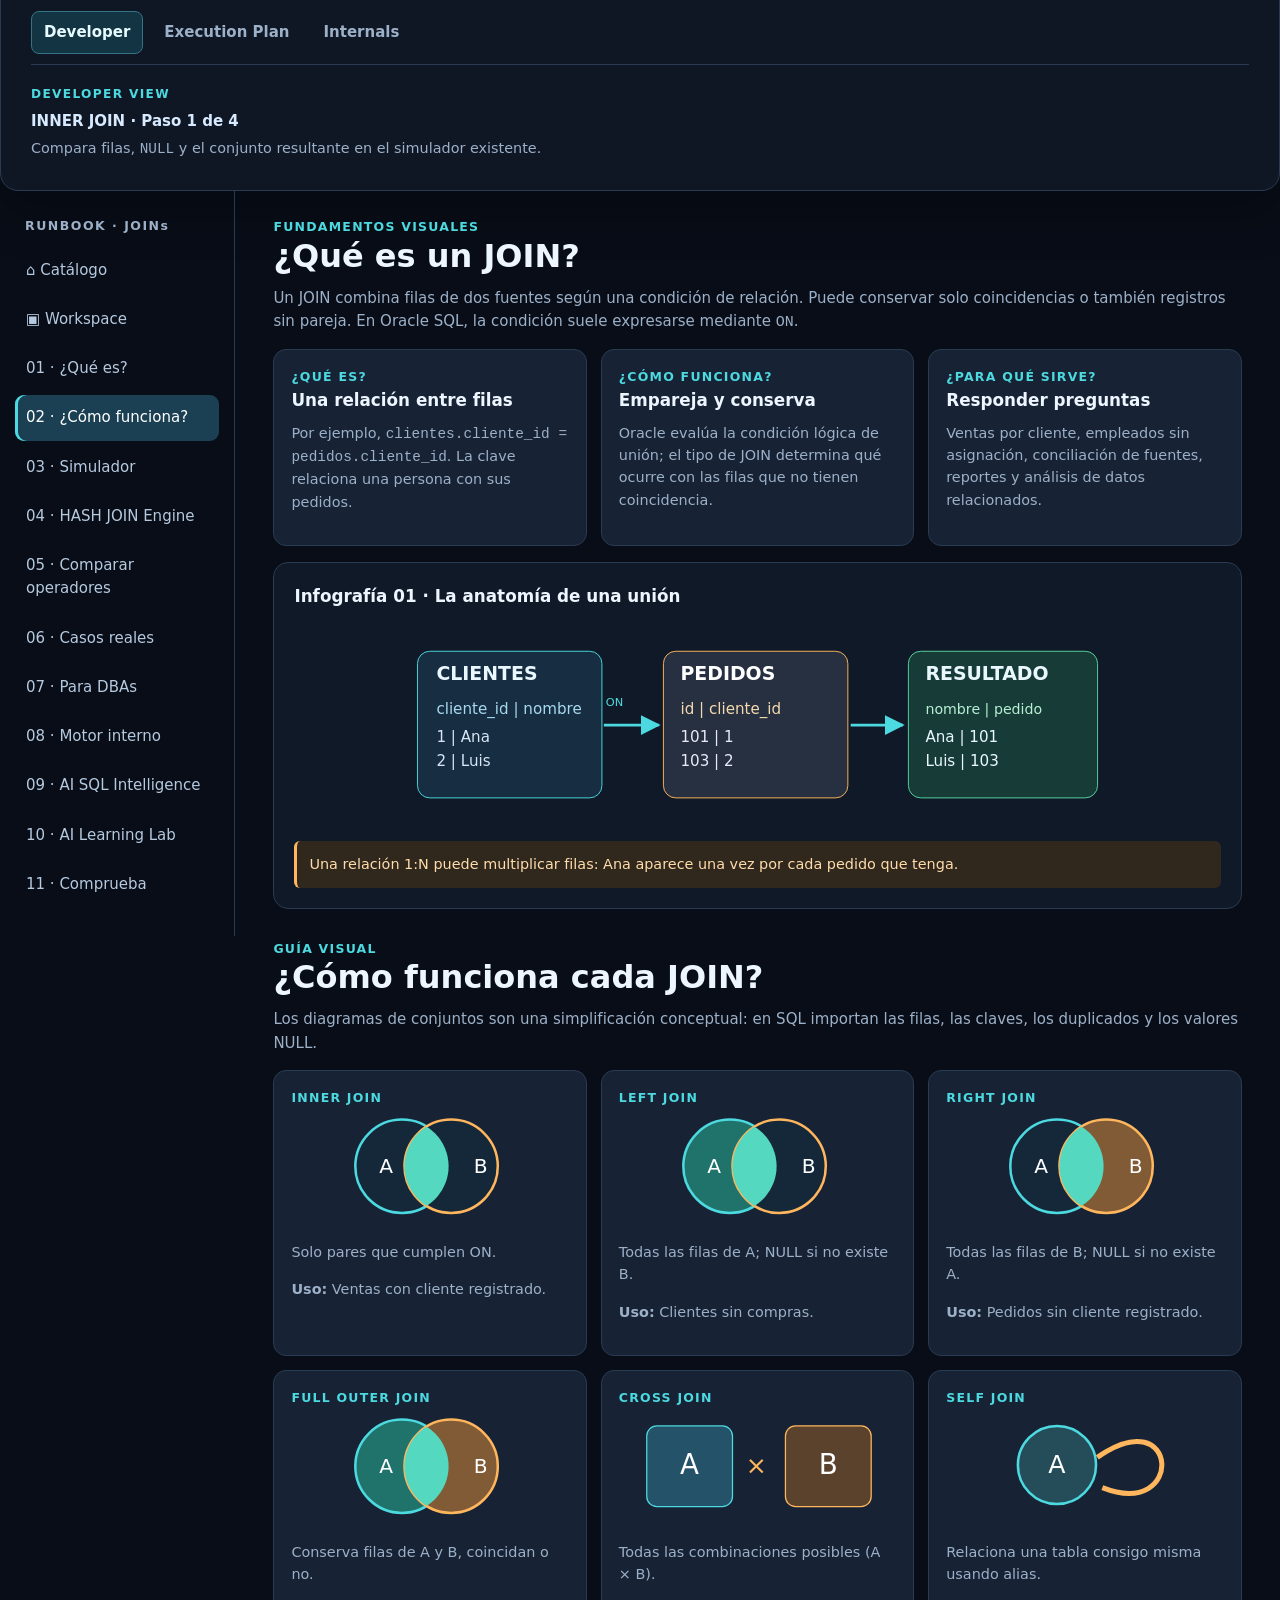
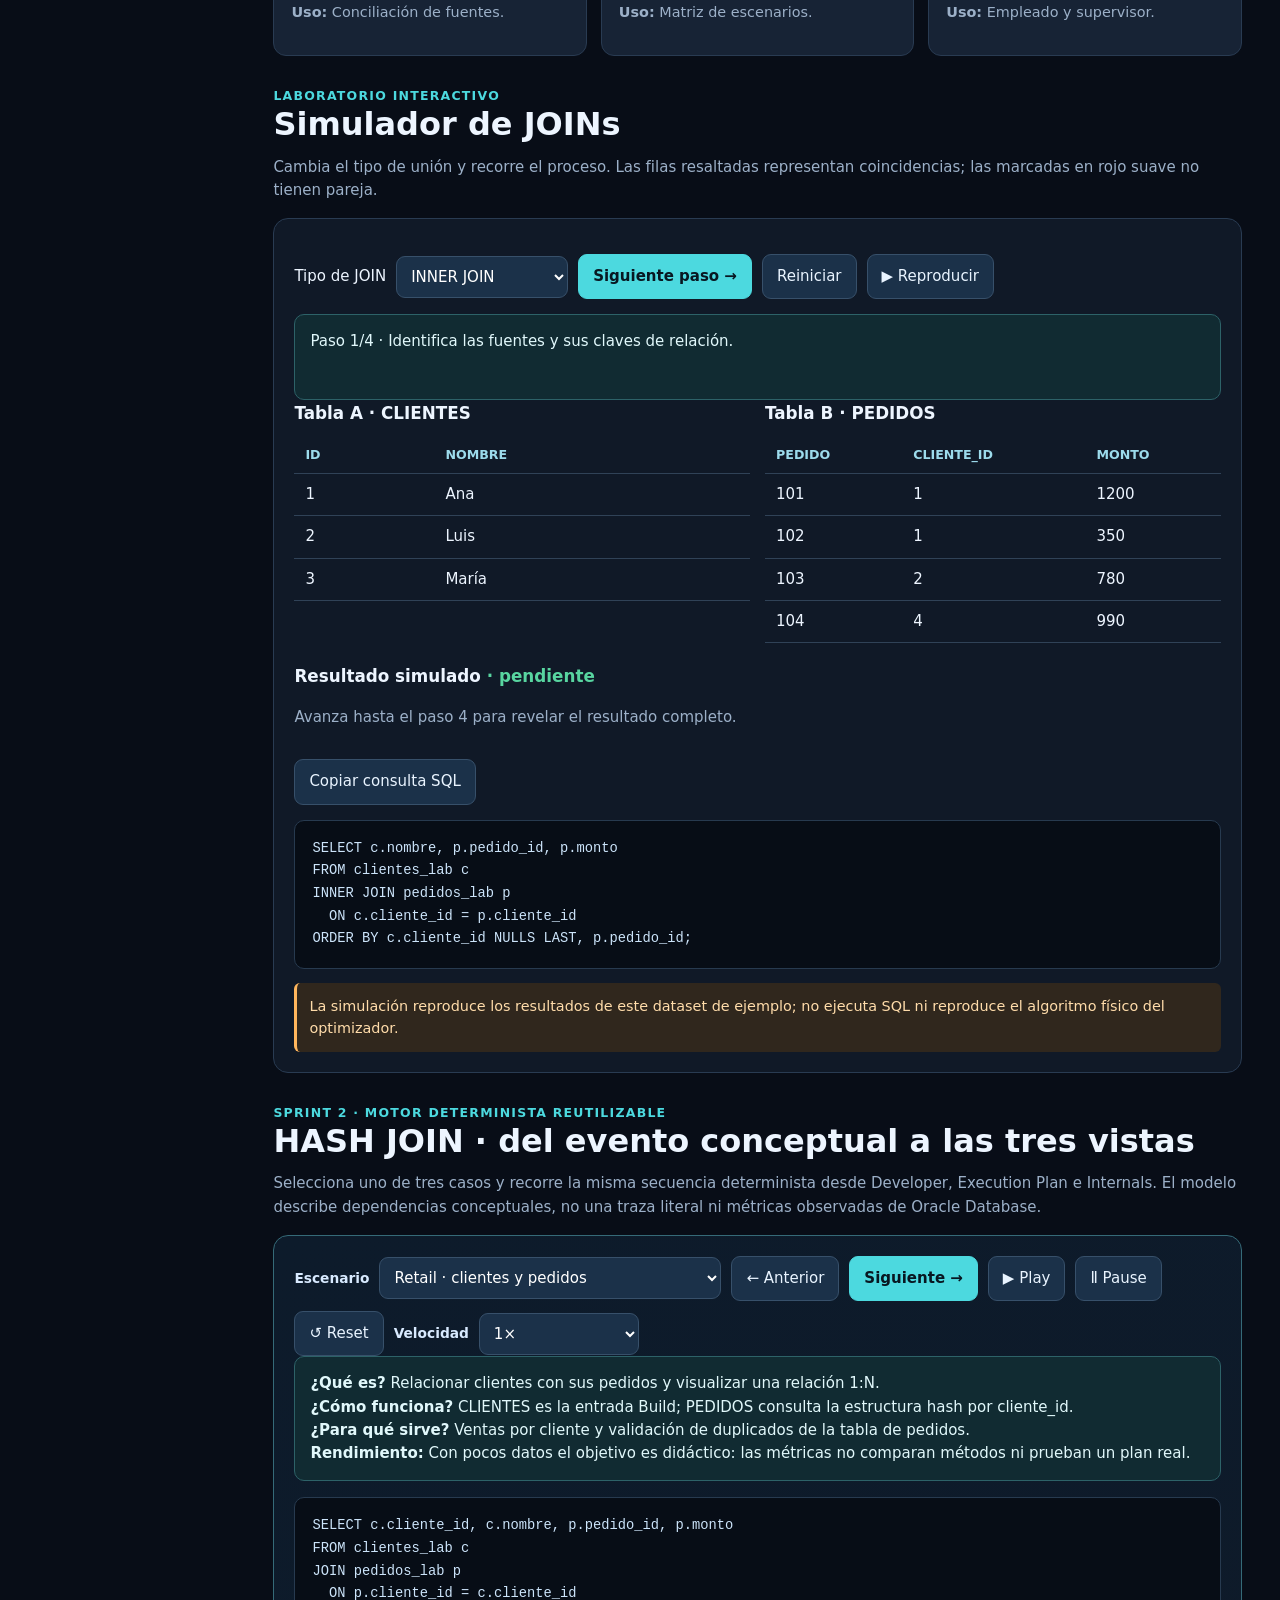
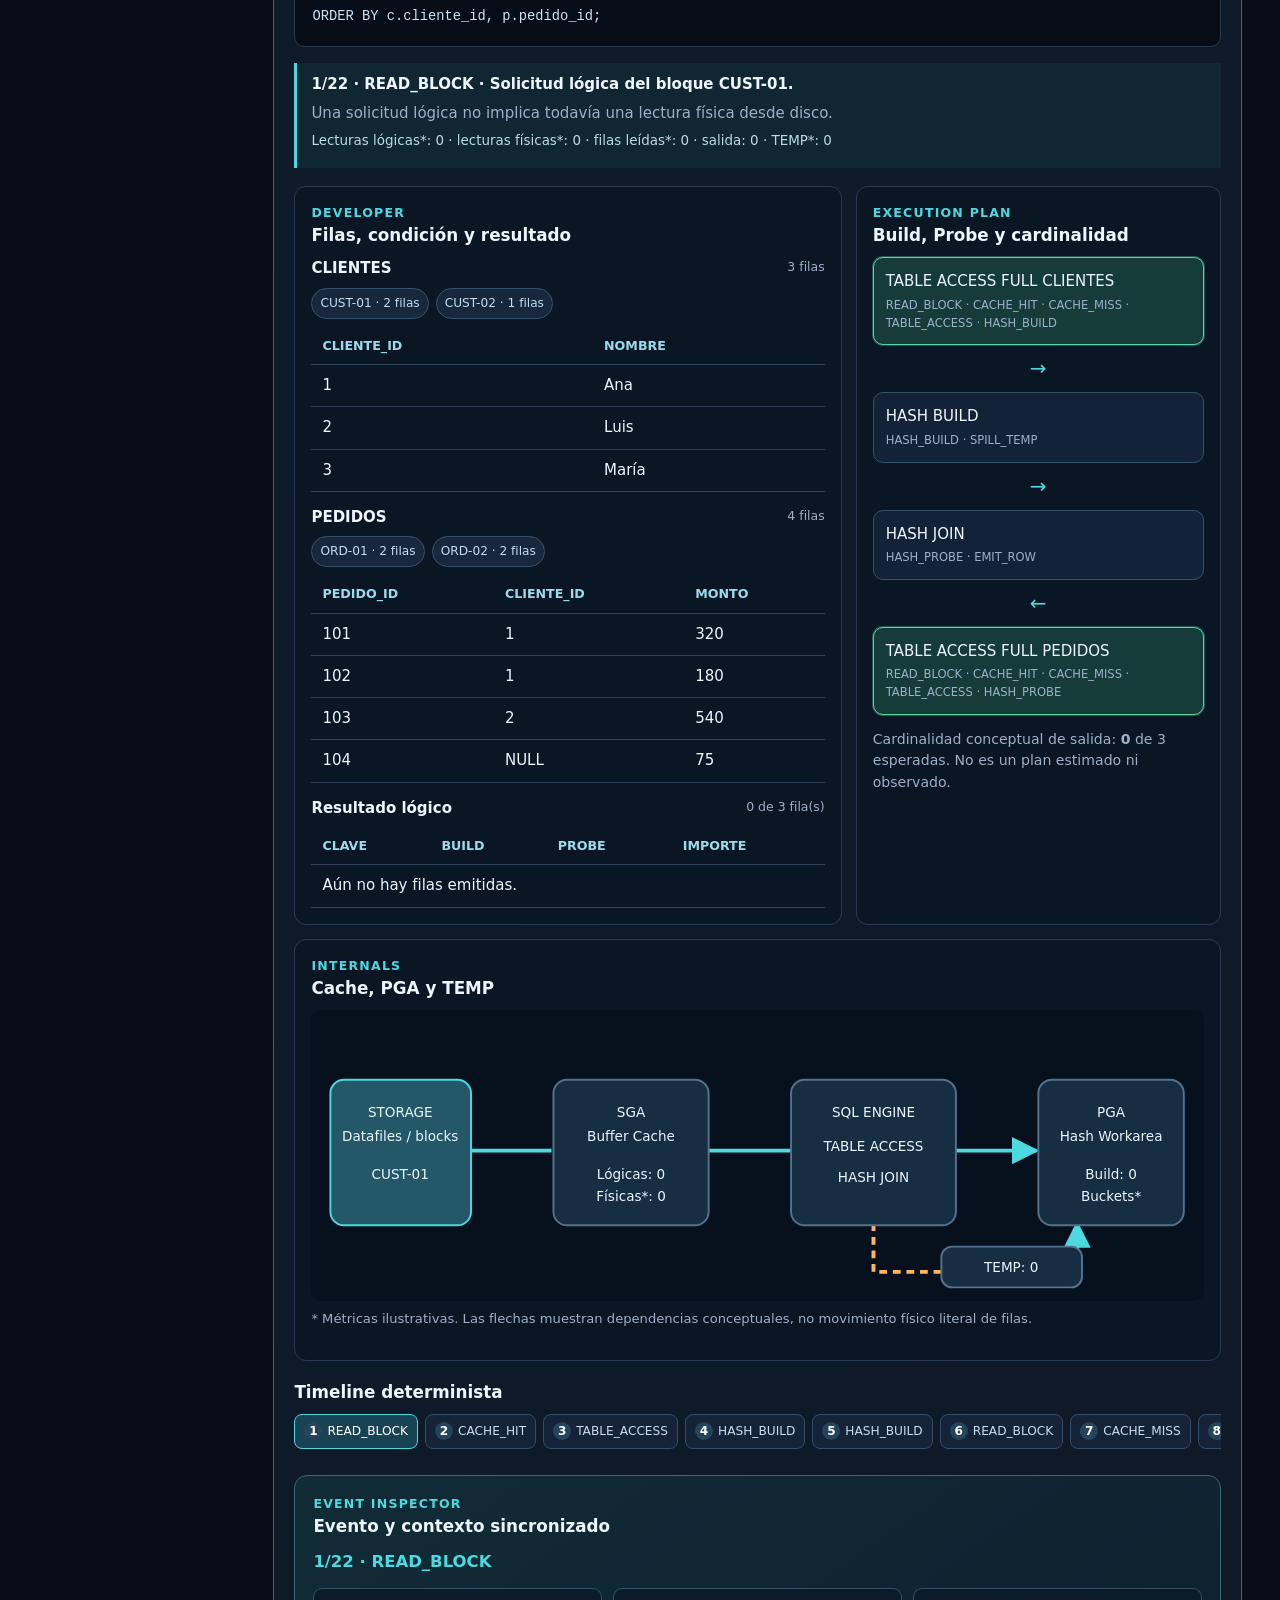
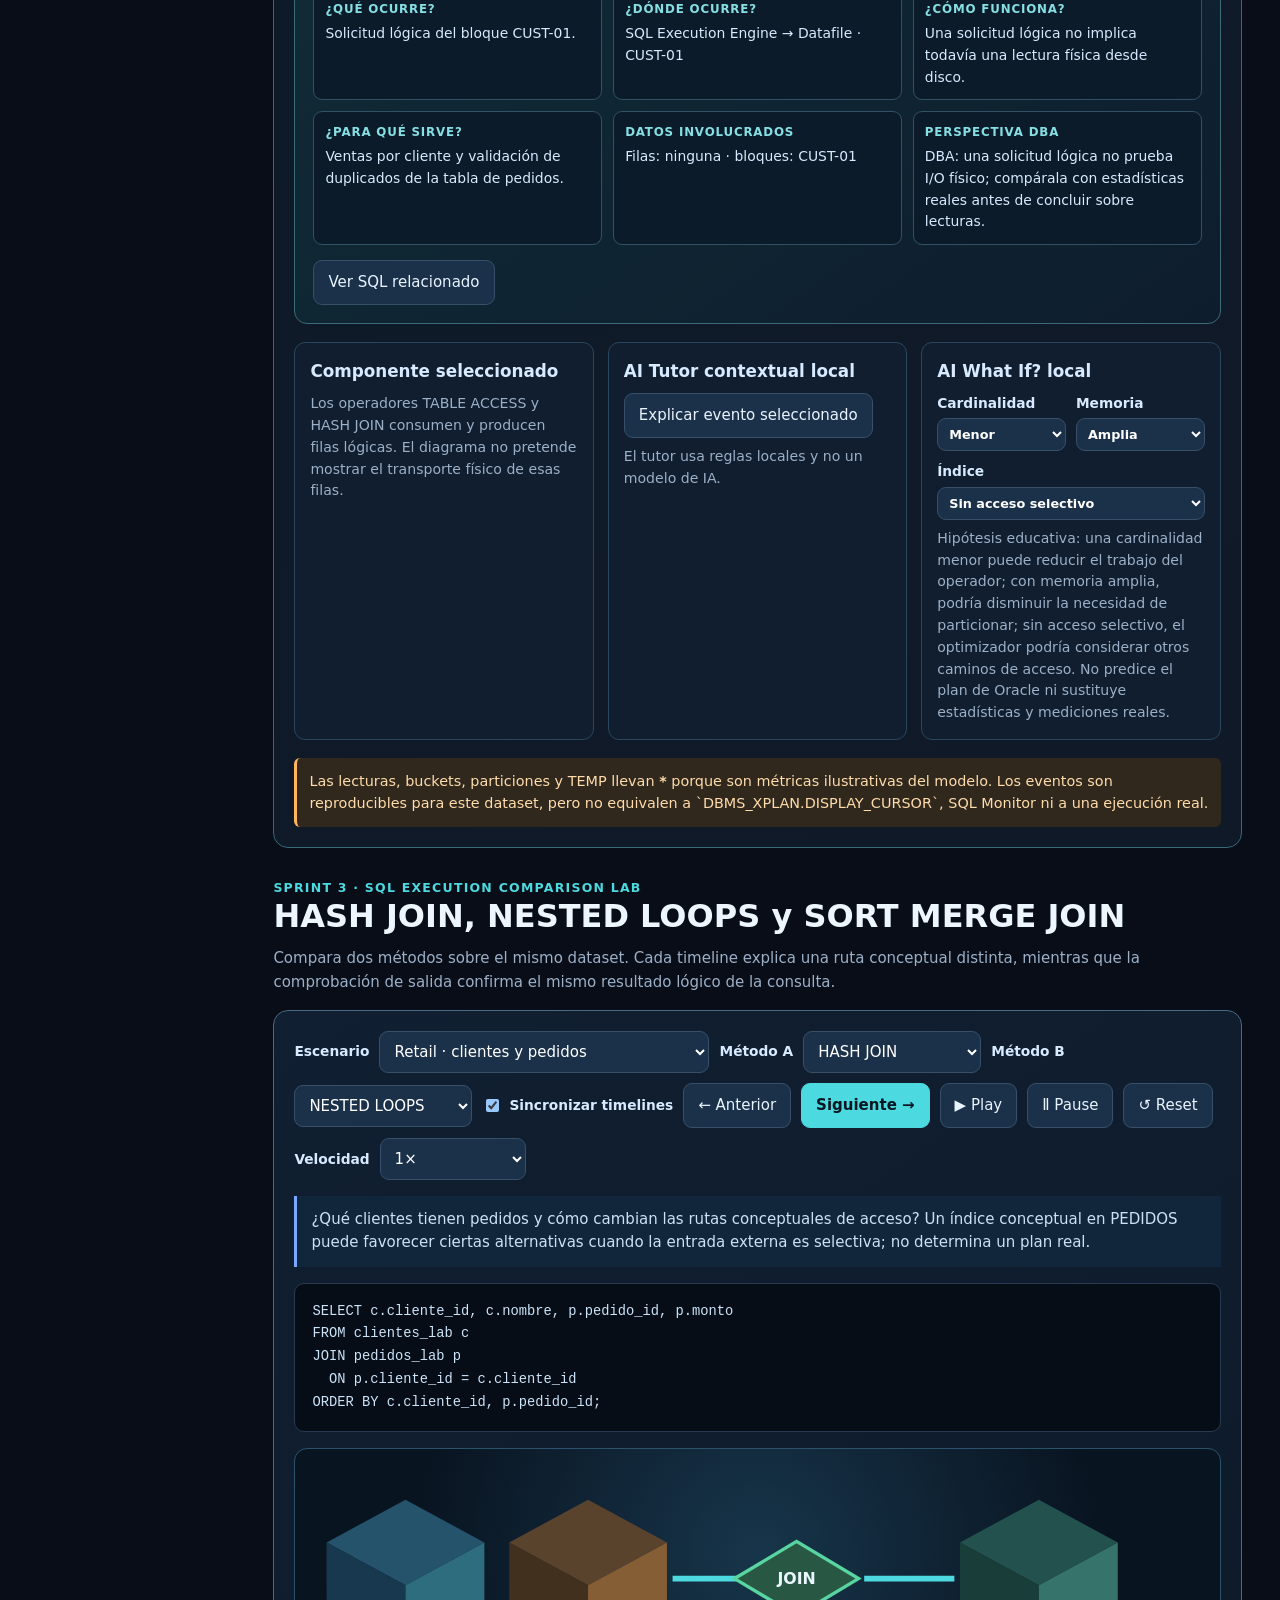
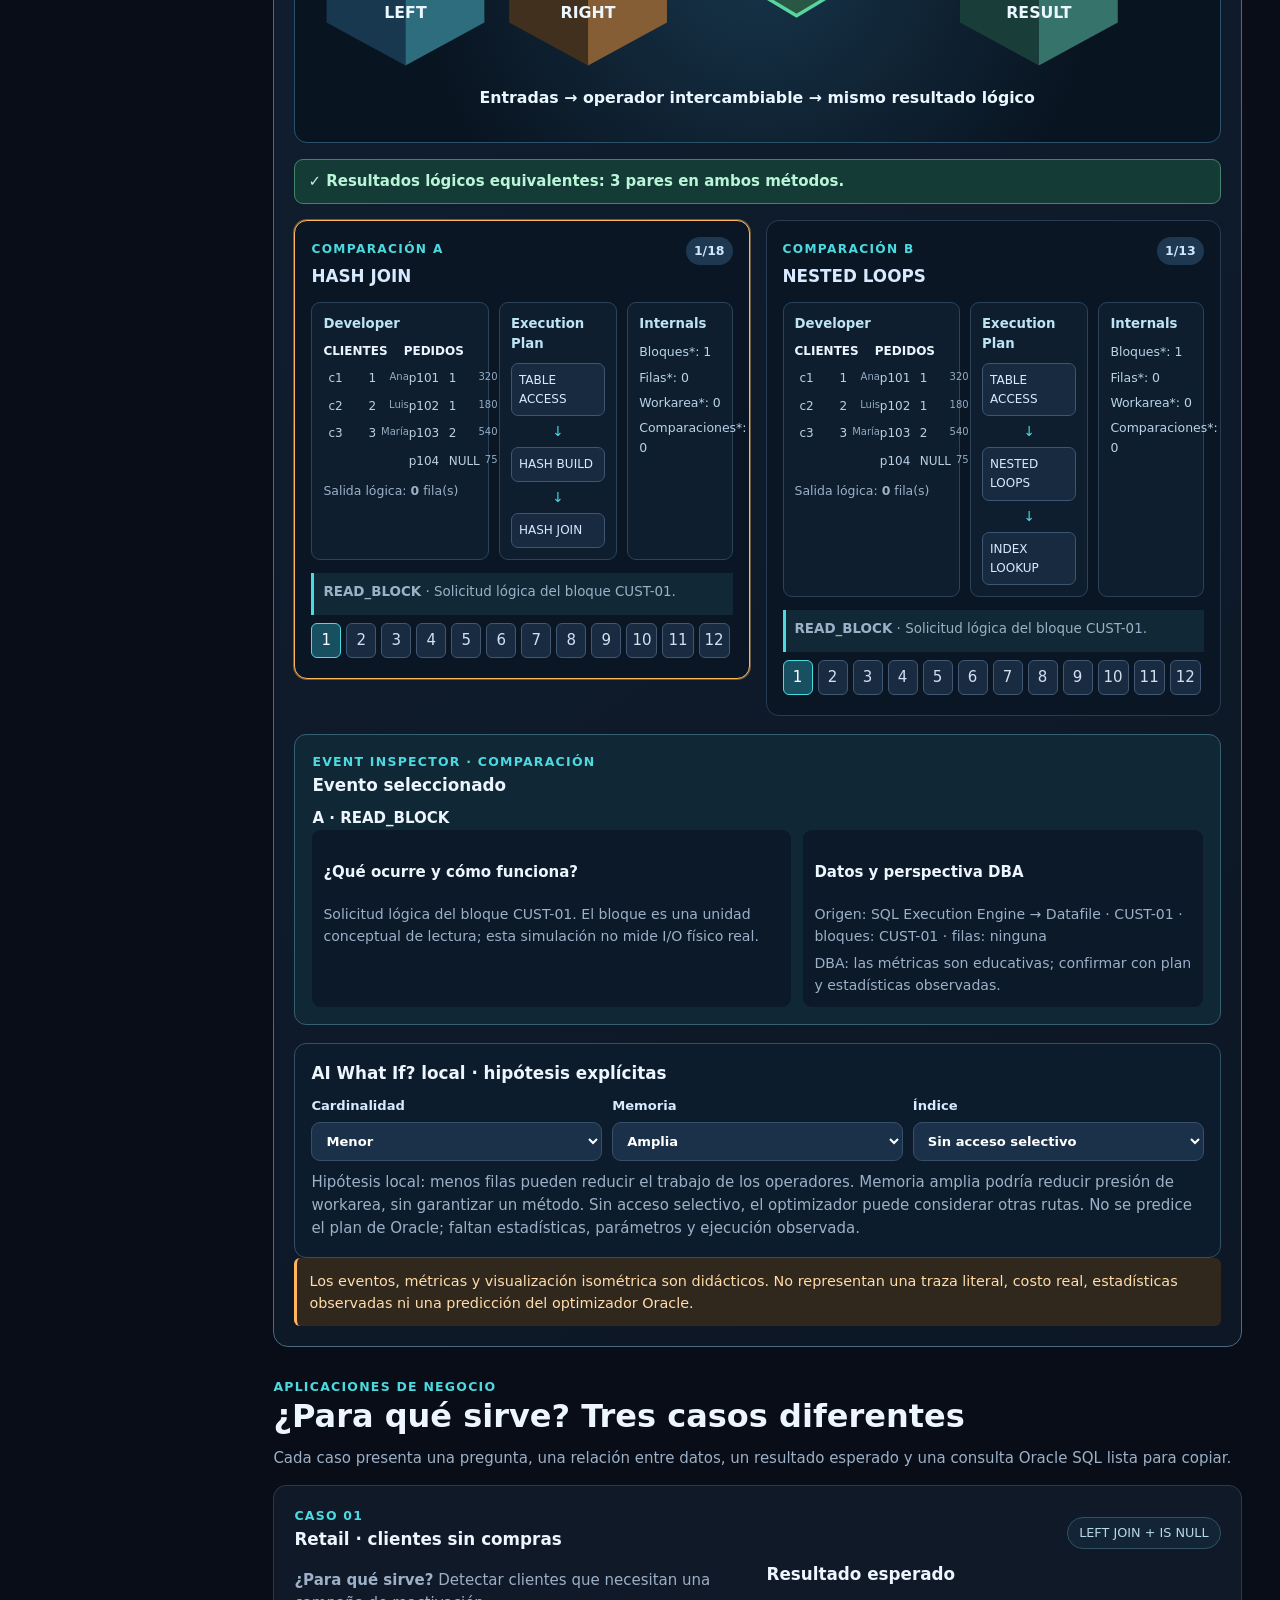
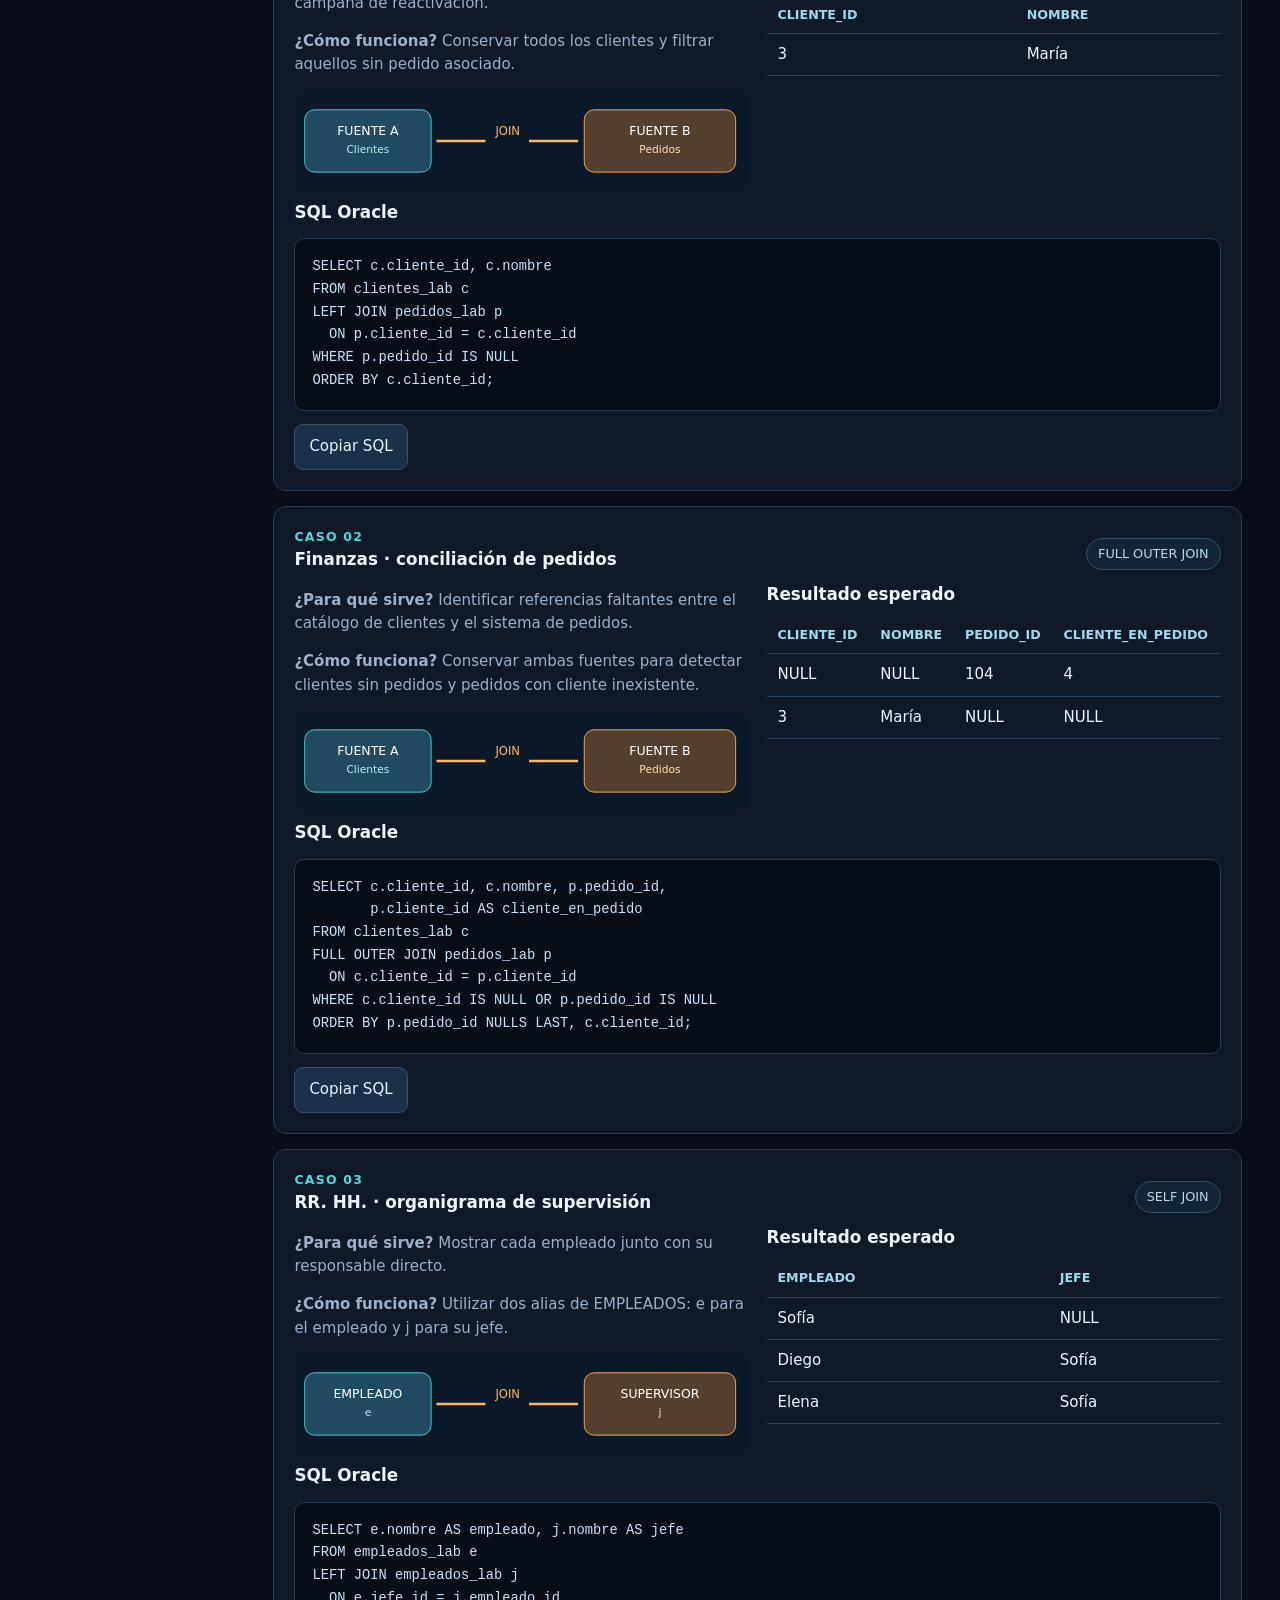
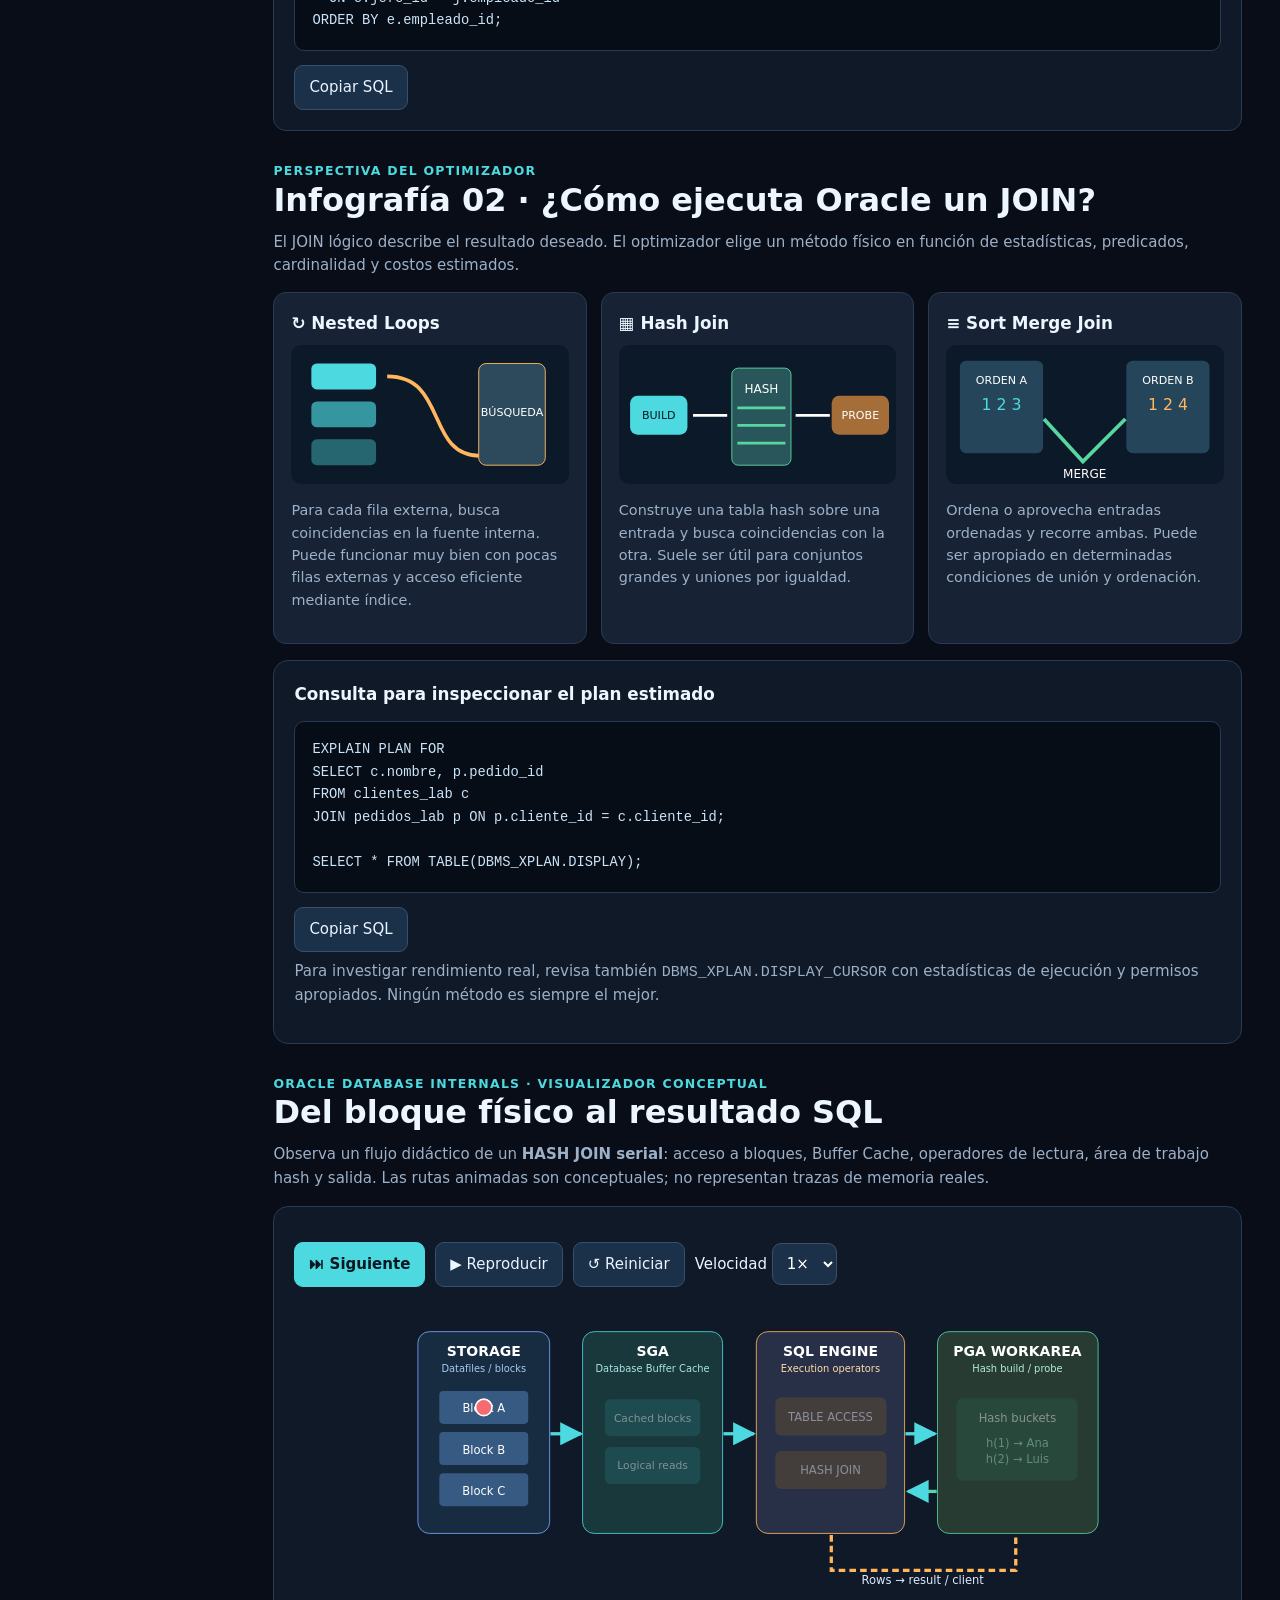
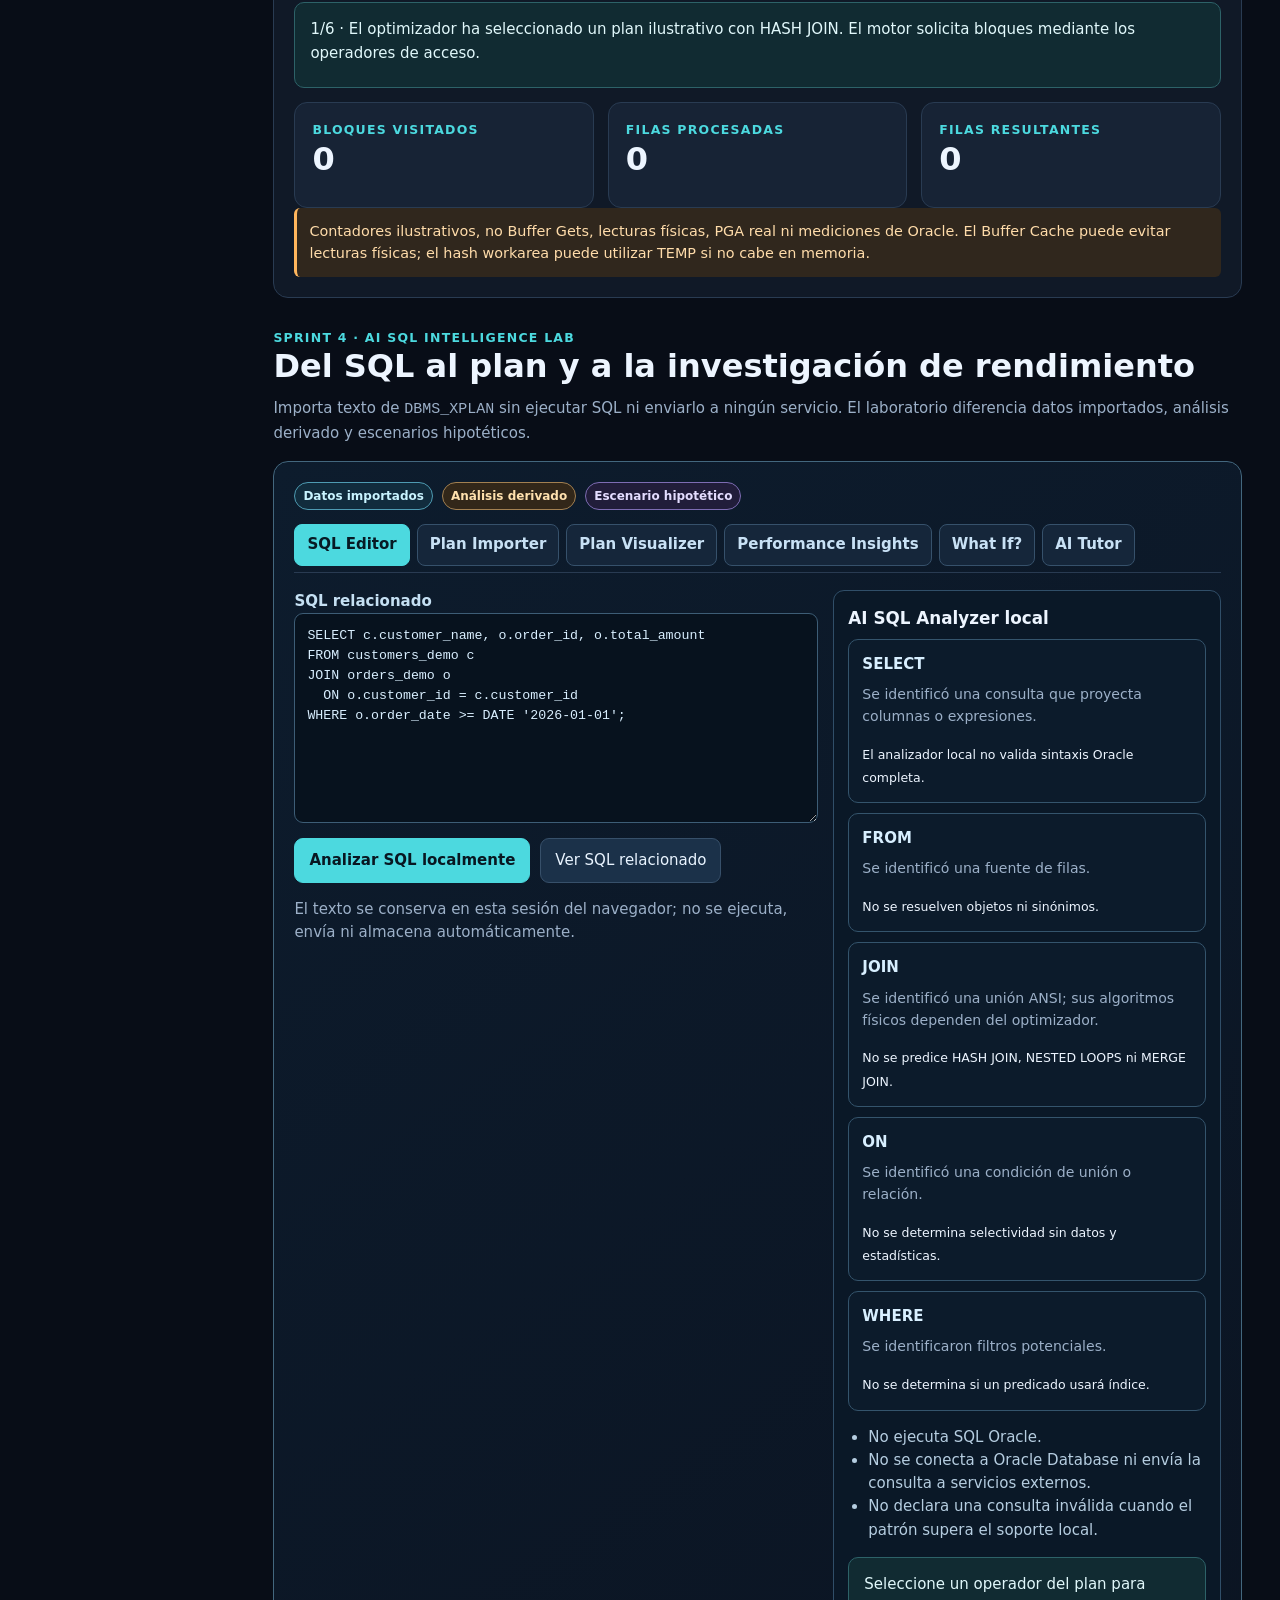
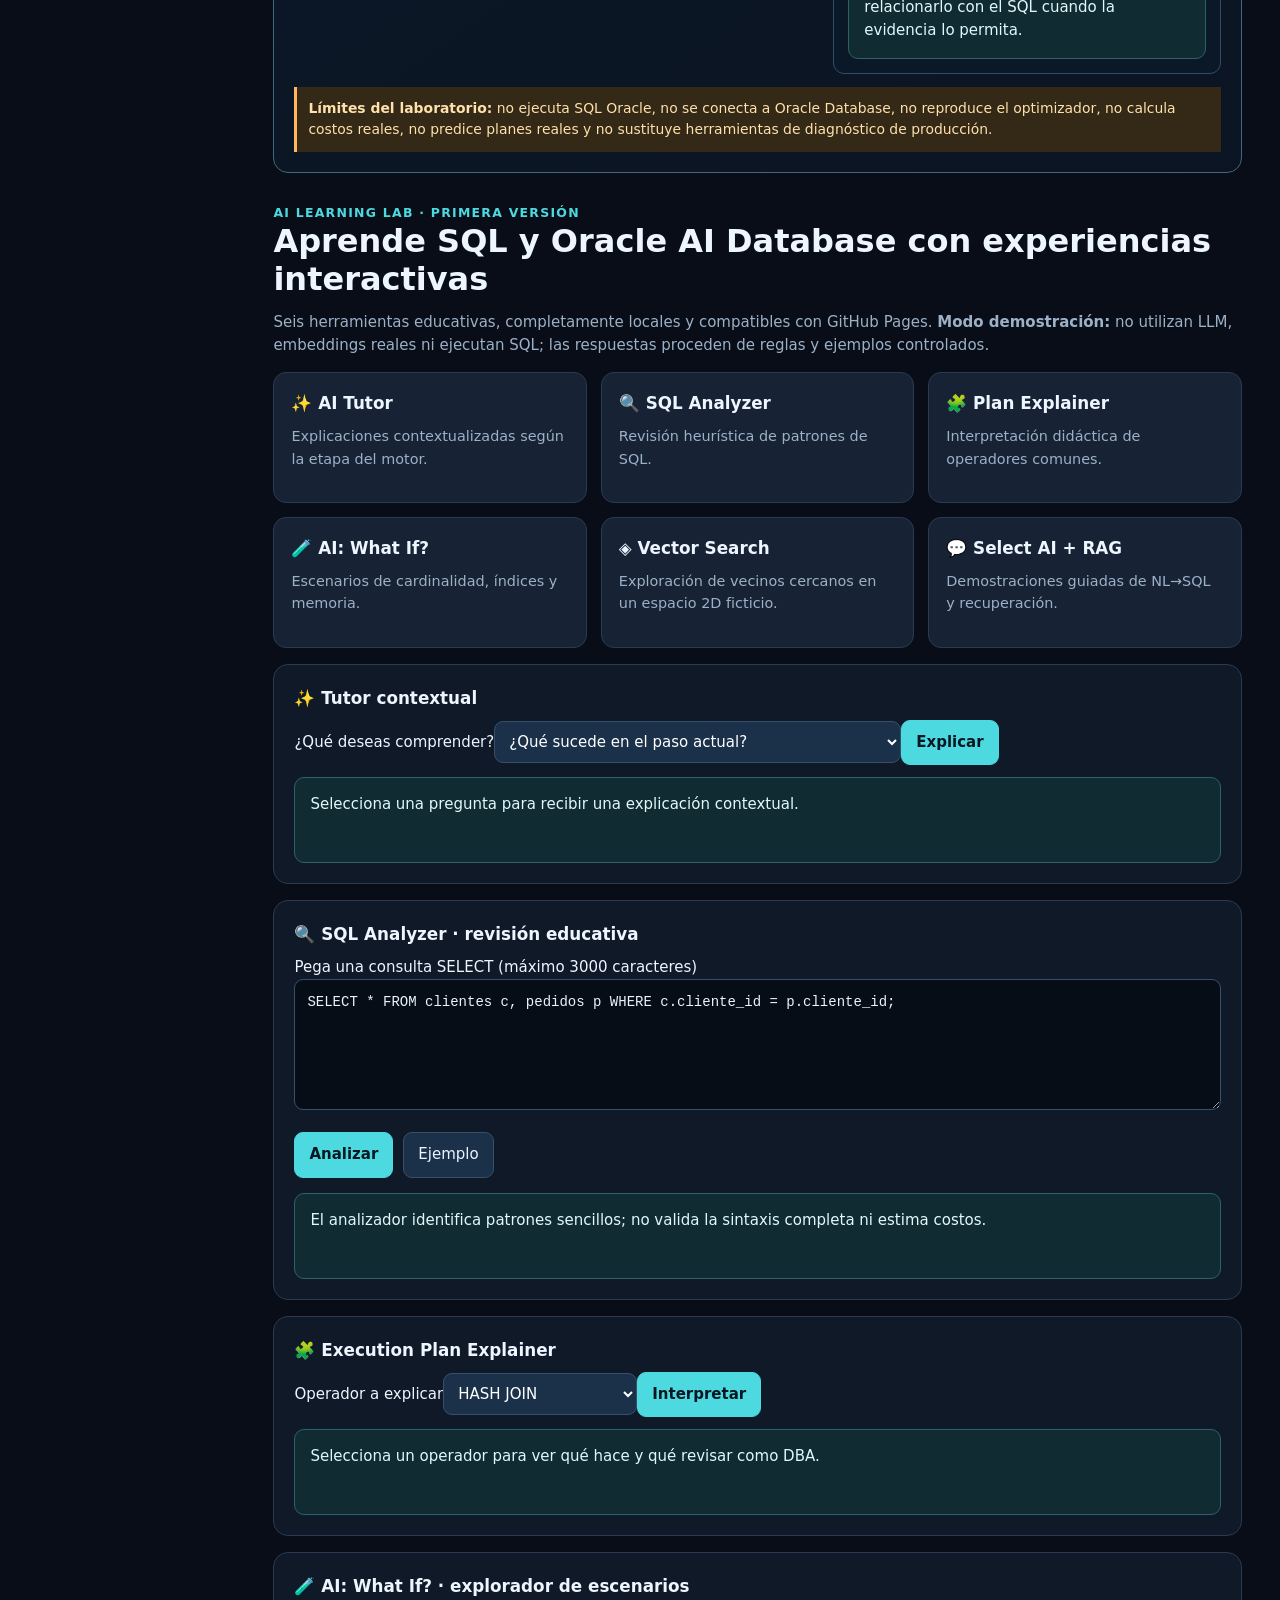
==== commit 56926fee: "feat: integrate AI SQL Intelligence into RunBook navigation" ====
--- a/index.html
+++ b/index.html
@@ -9,7 +9,7 @@
 <nav class="breadcrumbs" aria-label="Ruta de navegación"><a href="#dashboard">Academia</a><span aria-hidden="true">/</span><a href="#join-module">Oracle SQL</a><span aria-hidden="true">/</span><span id="breadcrumbChapter" aria-current="page">Fundamentos de JOINs</span></nav>
 <section class="hero" id="join-module"><div class="eyebrow">Módulo 01 / Desarrollo SQL + DBA</div><h2 class="module-title">JOINs en Oracle SQL<br>de la sintaxis al plan de ejecución</h2><p>Explora cómo se relacionan las tablas, observa paso a paso qué filas sobreviven y descubre cuándo aplicar cada tipo de JOIN en problemas reales.</p><div class="chips"><span class="chip">6 tipos de JOIN</span><span class="chip">Simulador paso a paso</span><span class="chip">3 casos de uso</span><span class="chip">Infografías SVG</span><span class="chip">SQL Oracle copiable</span><span class="chip">6 AI Labs · sin API keys</span></div></section>
 <section class="workspace" id="workspace" aria-labelledby="workspaceTitle"><div class="workspace-heading"><div><div class="eyebrow">Simulation Workspace</div><h2 id="workspaceTitle">Una lectura sincronizada del mismo laboratorio</h2><p>Las pestañas llevan a la vista correspondiente y resumen el estado visible de los controles existentes.</p></div><div class="workspace-status" id="workspaceStatus" aria-live="polite">Developer · Selecciona un tipo de JOIN y avanza por el timeline.</div></div><div class="workspace-tabs" role="tablist" aria-label="Vistas del laboratorio"><button type="button" role="tab" id="developerTab" aria-selected="true" aria-controls="developerPanel" data-workspace-target="simulador">Developer</button><button type="button" role="tab" id="planTab" aria-selected="false" aria-controls="planPanel" data-workspace-target="dba">Execution Plan</button><button type="button" role="tab" id="internalsTab" aria-selected="false" aria-controls="internalsPanel" data-workspace-target="internals">Internals</button></div><div class="workspace-panels"><div role="tabpanel" id="developerPanel" aria-labelledby="developerTab"><span class="workspace-label">Developer view</span><strong id="developerSummary">INNER JOIN · Paso 1 de 4</strong><p>Compara filas, <code>NULL</code> y el conjunto resultante en el simulador existente.</p></div><div role="tabpanel" id="planPanel" aria-labelledby="planTab" hidden><span class="workspace-label">Execution Plan view</span><strong id="planSummary">Revisa los métodos de JOIN y sus costos estimados.</strong><p>Las afirmaciones de rendimiento permanecen condicionales hasta observar una ejecución real.</p></div><div role="tabpanel" id="internalsPanel" aria-labelledby="internalsTab" hidden><span class="workspace-label">Internals view</span><strong id="internalsSummary">Paso 1 de 6 · Bloques, SGA, SQL Engine y PGA.</strong><p>Los contadores se mantienen claramente etiquetados como ilustrativos.</p></div></div></section>
-<div class="shell"><nav class="side" aria-label="Índice de capítulos"><small>RUNBOOK · JOINs</small><a href="#dashboard">⌂ Catálogo</a><a href="#workspace">▣ Workspace</a><a href="#que" data-chapter="que">01 · ¿Qué es?</a><a href="#como" data-chapter="como">02 · ¿Cómo funciona?</a><a href="#simulador" data-chapter="simulador">03 · Simulador</a><a href="#hashjoin" data-chapter="hashjoin">04 · HASH JOIN Engine</a><a href="#comparison" data-chapter="comparison">05 · Comparar operadores</a><a href="#casos" data-chapter="casos">06 · Casos reales</a><a href="#dba" data-chapter="dba">07 · Para DBAs</a><a href="#internals" data-chapter="internals">08 · Motor interno</a><a href="#ai" data-chapter="ai">09 · AI Learning Lab</a><a href="#reto" data-chapter="reto">10 · Comprueba</a></nav>
+<div class="shell"><nav class="side" aria-label="Índice de capítulos"><small>RUNBOOK · JOINs</small><a href="#dashboard">⌂ Catálogo</a><a href="#workspace">▣ Workspace</a><a href="#que" data-chapter="que">01 · ¿Qué es?</a><a href="#como" data-chapter="como">02 · ¿Cómo funciona?</a><a href="#simulador" data-chapter="simulador">03 · Simulador</a><a href="#hashjoin" data-chapter="hashjoin">04 · HASH JOIN Engine</a><a href="#comparison" data-chapter="comparison">05 · Comparar operadores</a><a href="#casos" data-chapter="casos">06 · Casos reales</a><a href="#dba" data-chapter="dba">07 · Para DBAs</a><a href="#internals" data-chapter="internals">08 · Motor interno</a><a href="#intelligence" data-chapter="intelligence">09 · AI SQL Intelligence</a><a href="#ai" data-chapter="ai">10 · AI Learning Lab</a><a href="#reto" data-chapter="reto">11 · Comprueba</a></nav>
 <main class="main" id="mainContent" tabindex="-1">
 <section id="que" class="section"><div class="kicker">Fundamentos visuales</div><h2>¿Qué es un JOIN?</h2><p>Un JOIN combina filas de dos fuentes según una condición de relación. Puede conservar solo coincidencias o también registros sin pareja. En Oracle SQL, la condición suele expresarse mediante <code>ON</code>.</p>
 <div class="grid"><article class="card"><div class="kicker">¿Qué es?</div><h3>Una relación entre filas</h3><p>Por ejemplo, <code>clientes.cliente_id = pedidos.cliente_id</code>. La clave relaciona una persona con sus pedidos.</p></article><article class="card"><div class="kicker">¿Cómo funciona?</div><h3>Empareja y conserva</h3><p>Oracle evalúa la condición lógica de unión; el tipo de JOIN determina qué ocurre con las filas que no tienen coincidencia.</p></article><article class="card"><div class="kicker">¿Para qué sirve?</div><h3>Responder preguntas</h3><p>Ventas por cliente, empleados sin asignación, conciliación de fuentes, reportes y análisis de datos relacionados.</p></article></div>
--- a/assets/portal.css
+++ b/assets/portal.css
@@ -62,7 +62,8 @@
 .workspace-panels strong { display: block; margin: 4px 0; color: var(--portal-ink); }
 .workspace-panels p { margin: 0; font-size: .9rem; }
 .workspace-label { color: var(--cyan); font-size: .76rem; font-weight: 800; letter-spacing: .11em; text-transform: uppercase; }
-.side a[aria-current="location"] { color: #fff; background: #1b4054; box-shadow: inset 3px 0 0 var(--cyan); }
+.side a.is-active, .side a[aria-current="location"] { color: #fff; background: #1b4054; box-shadow: inset 3px 0 0 var(--cyan); }
+.side a[data-completed]::after { content: "✓"; float: right; color: var(--green); font-weight: 900; }
 .chapter-nav { display: flex; justify-content: space-between; gap: 14px; align-items: center; margin-top: 34px; padding-top: 20px; border-top: 1px solid var(--line); }
 .chapter-nav span { color: var(--muted); font-size: .88rem; text-align: center; }
 .case-grid > div { min-width: 0; }
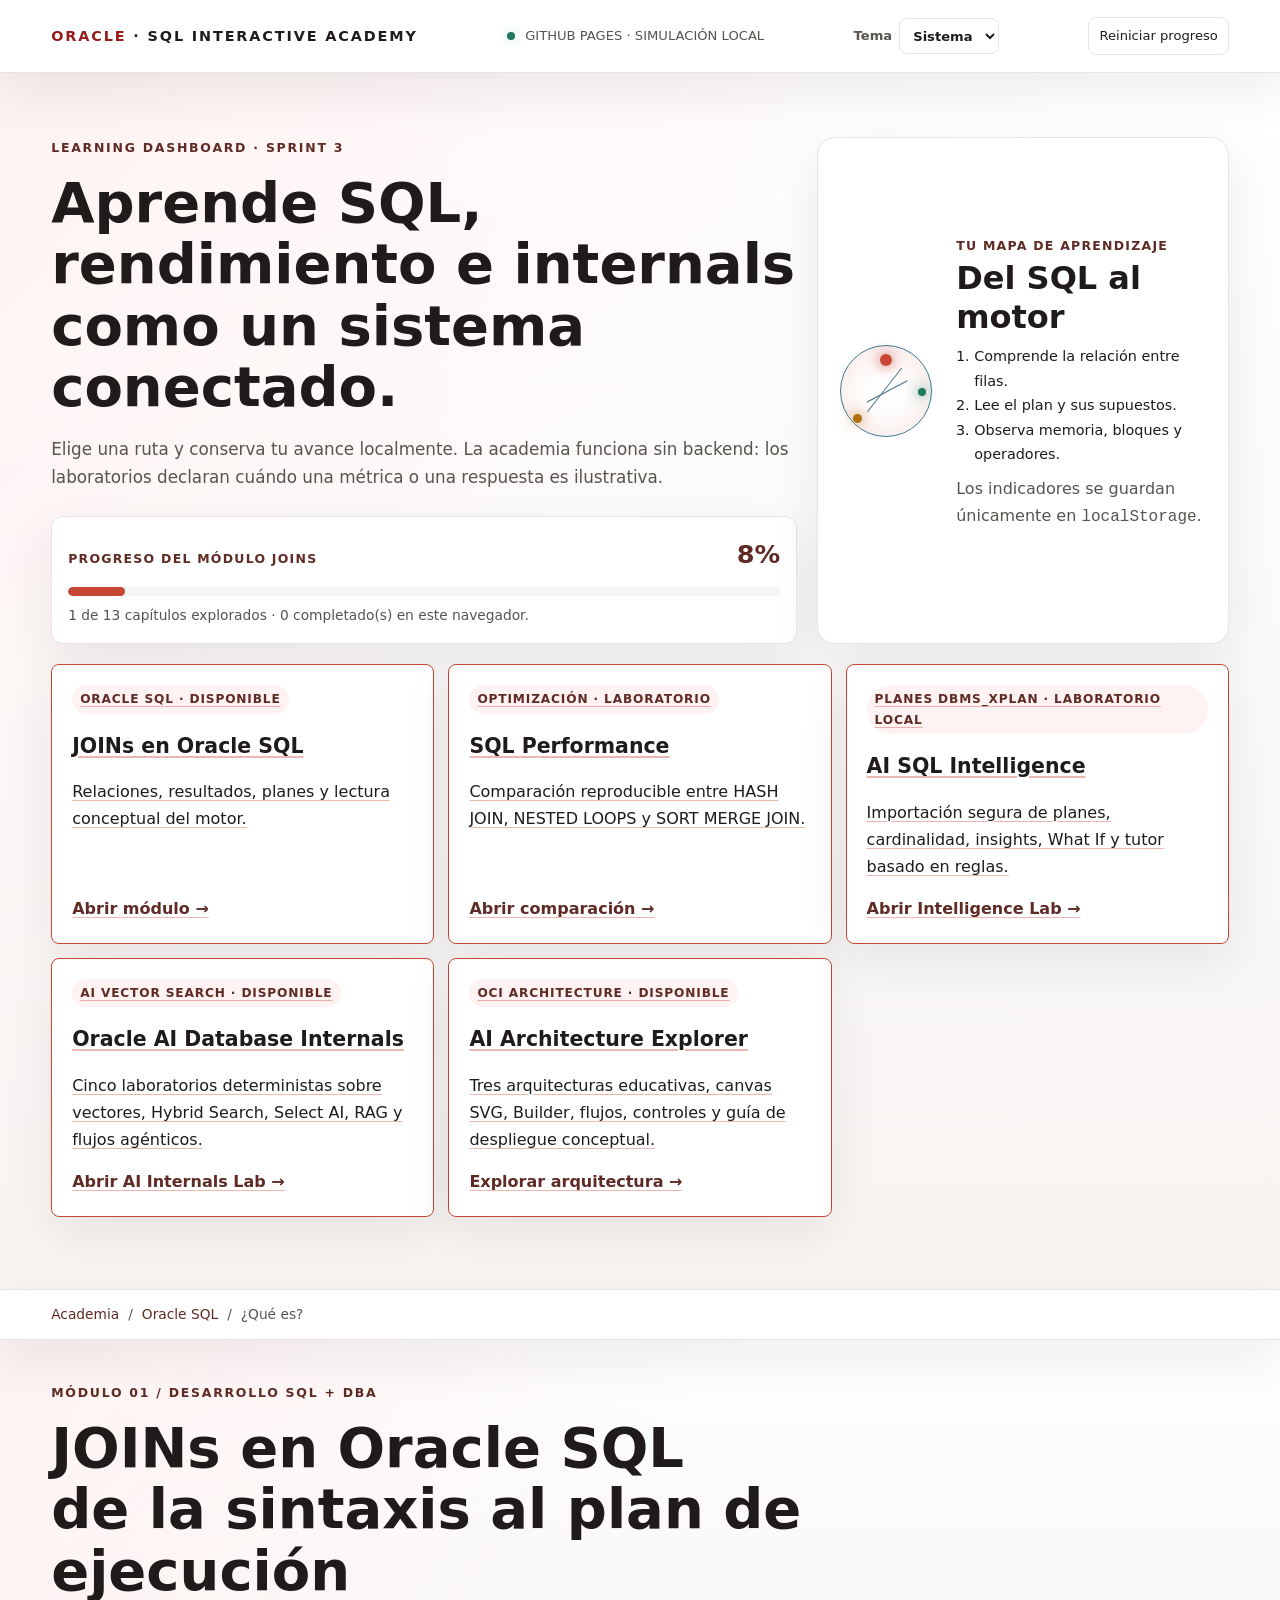
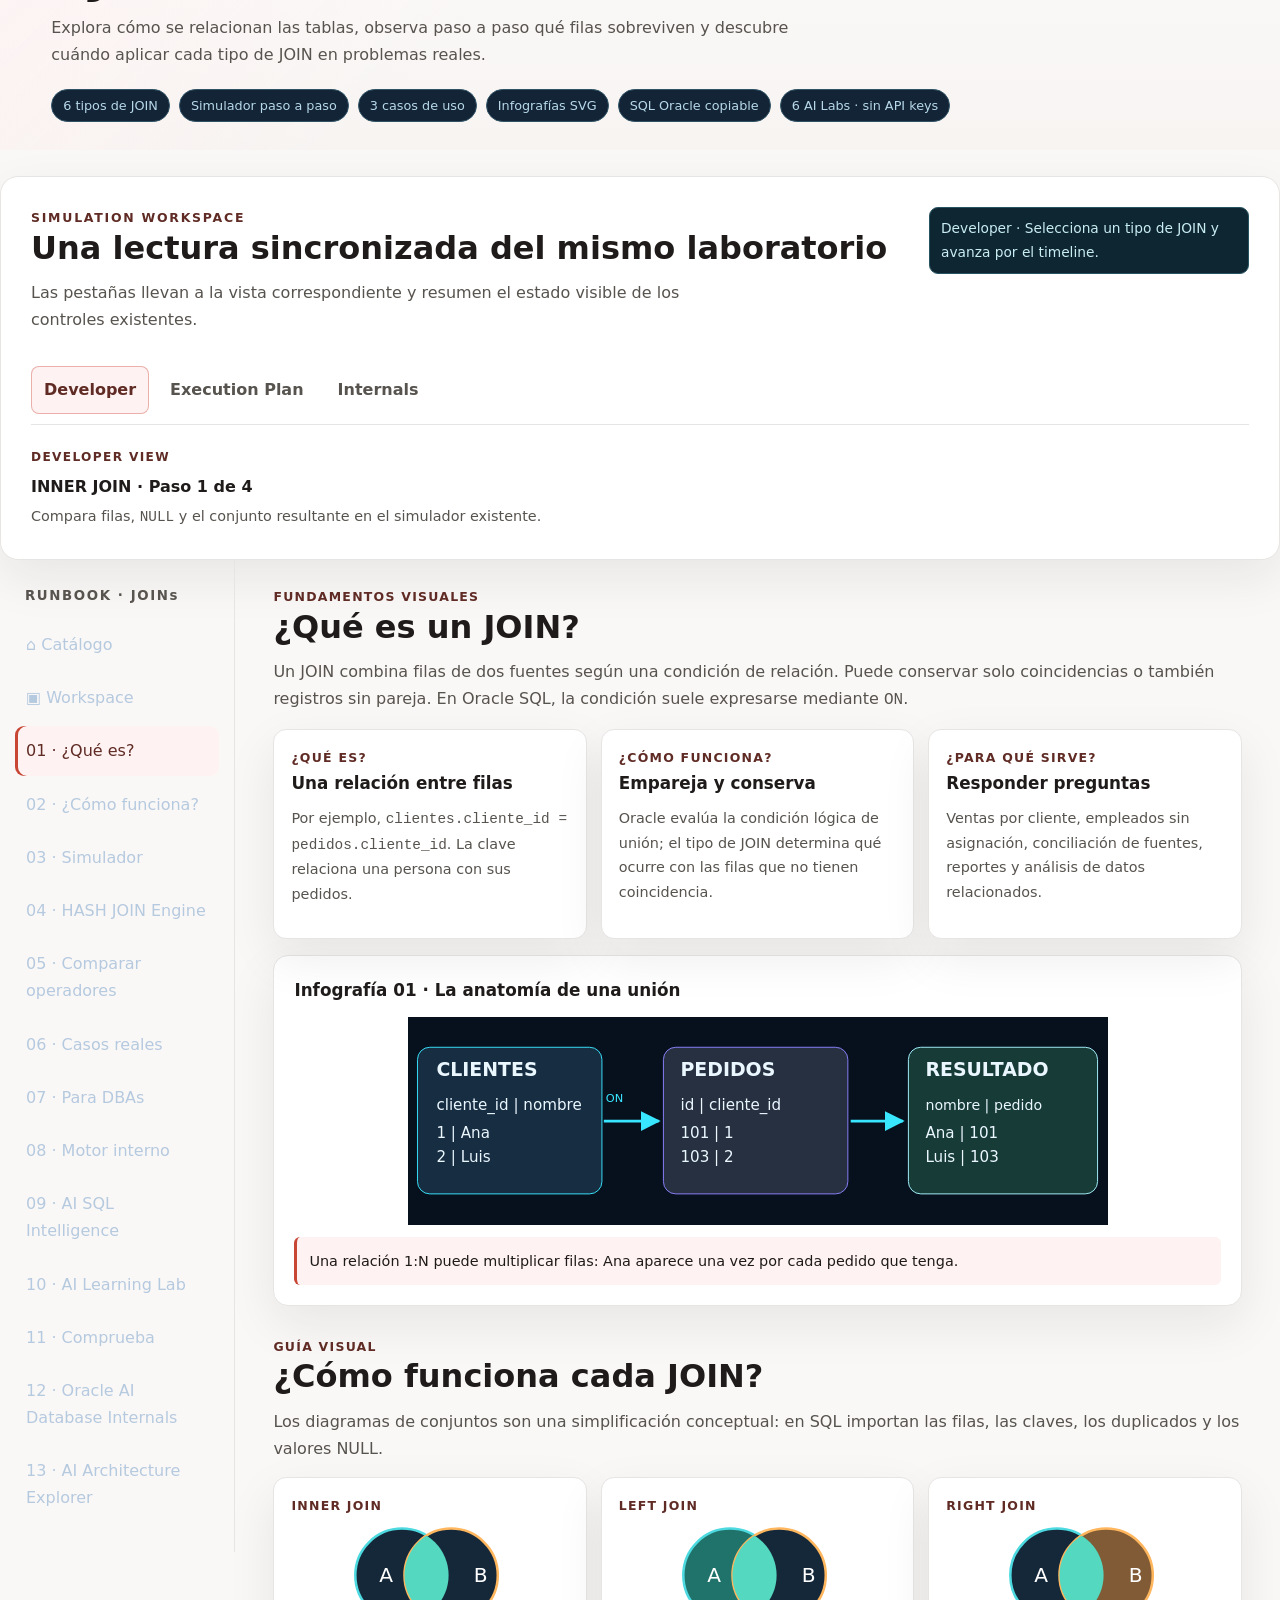
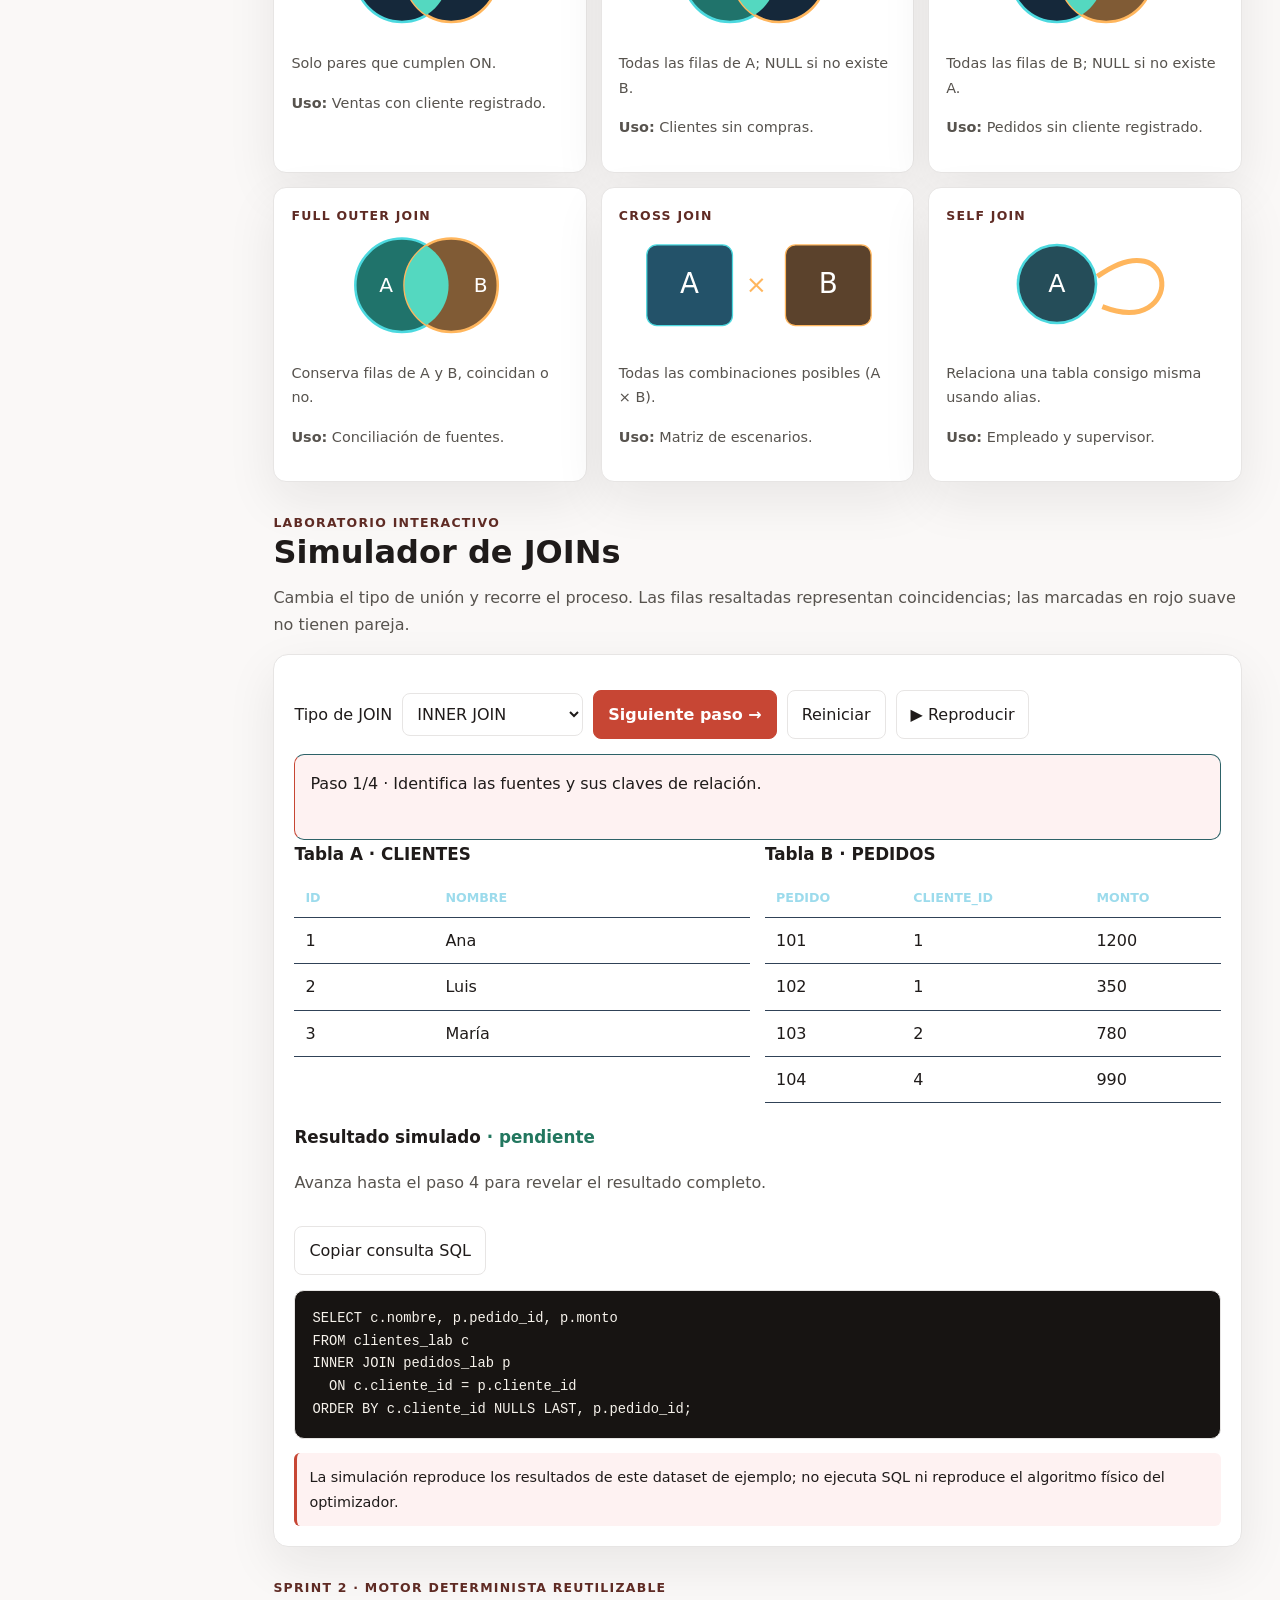
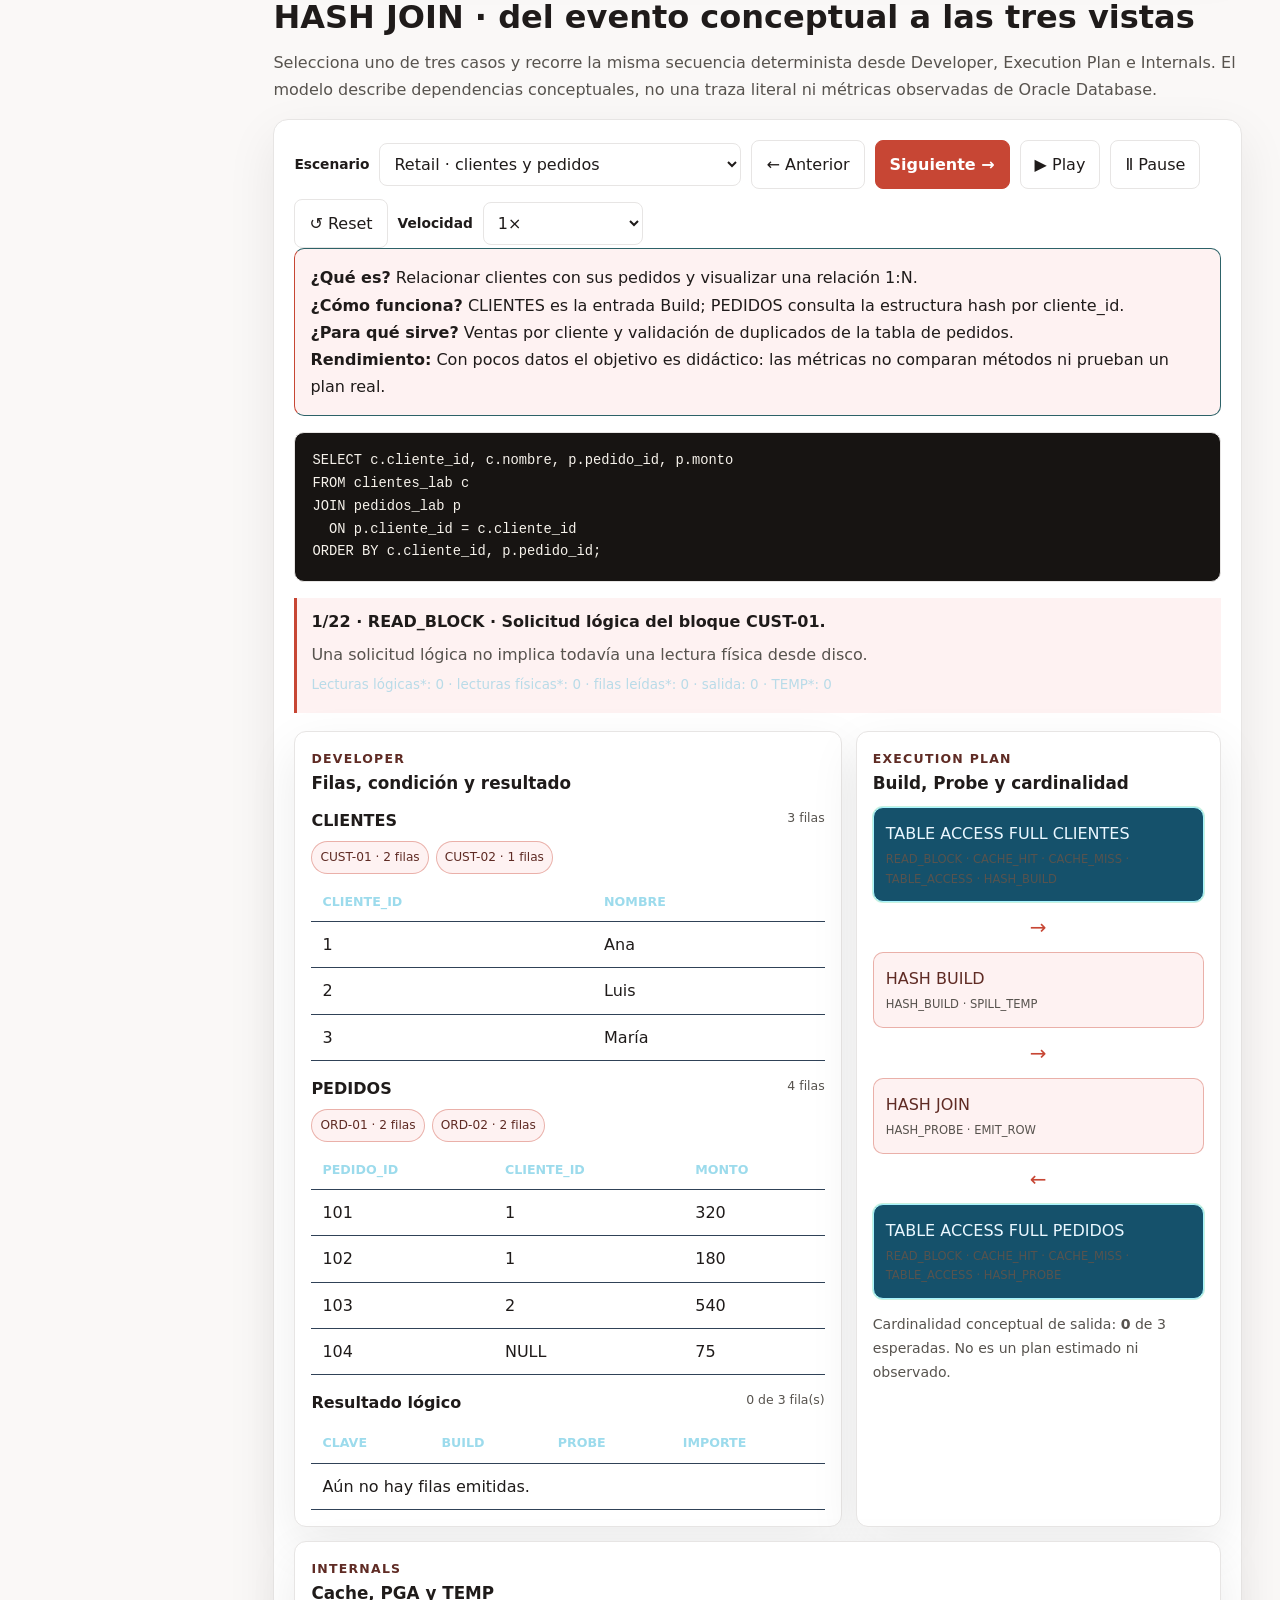
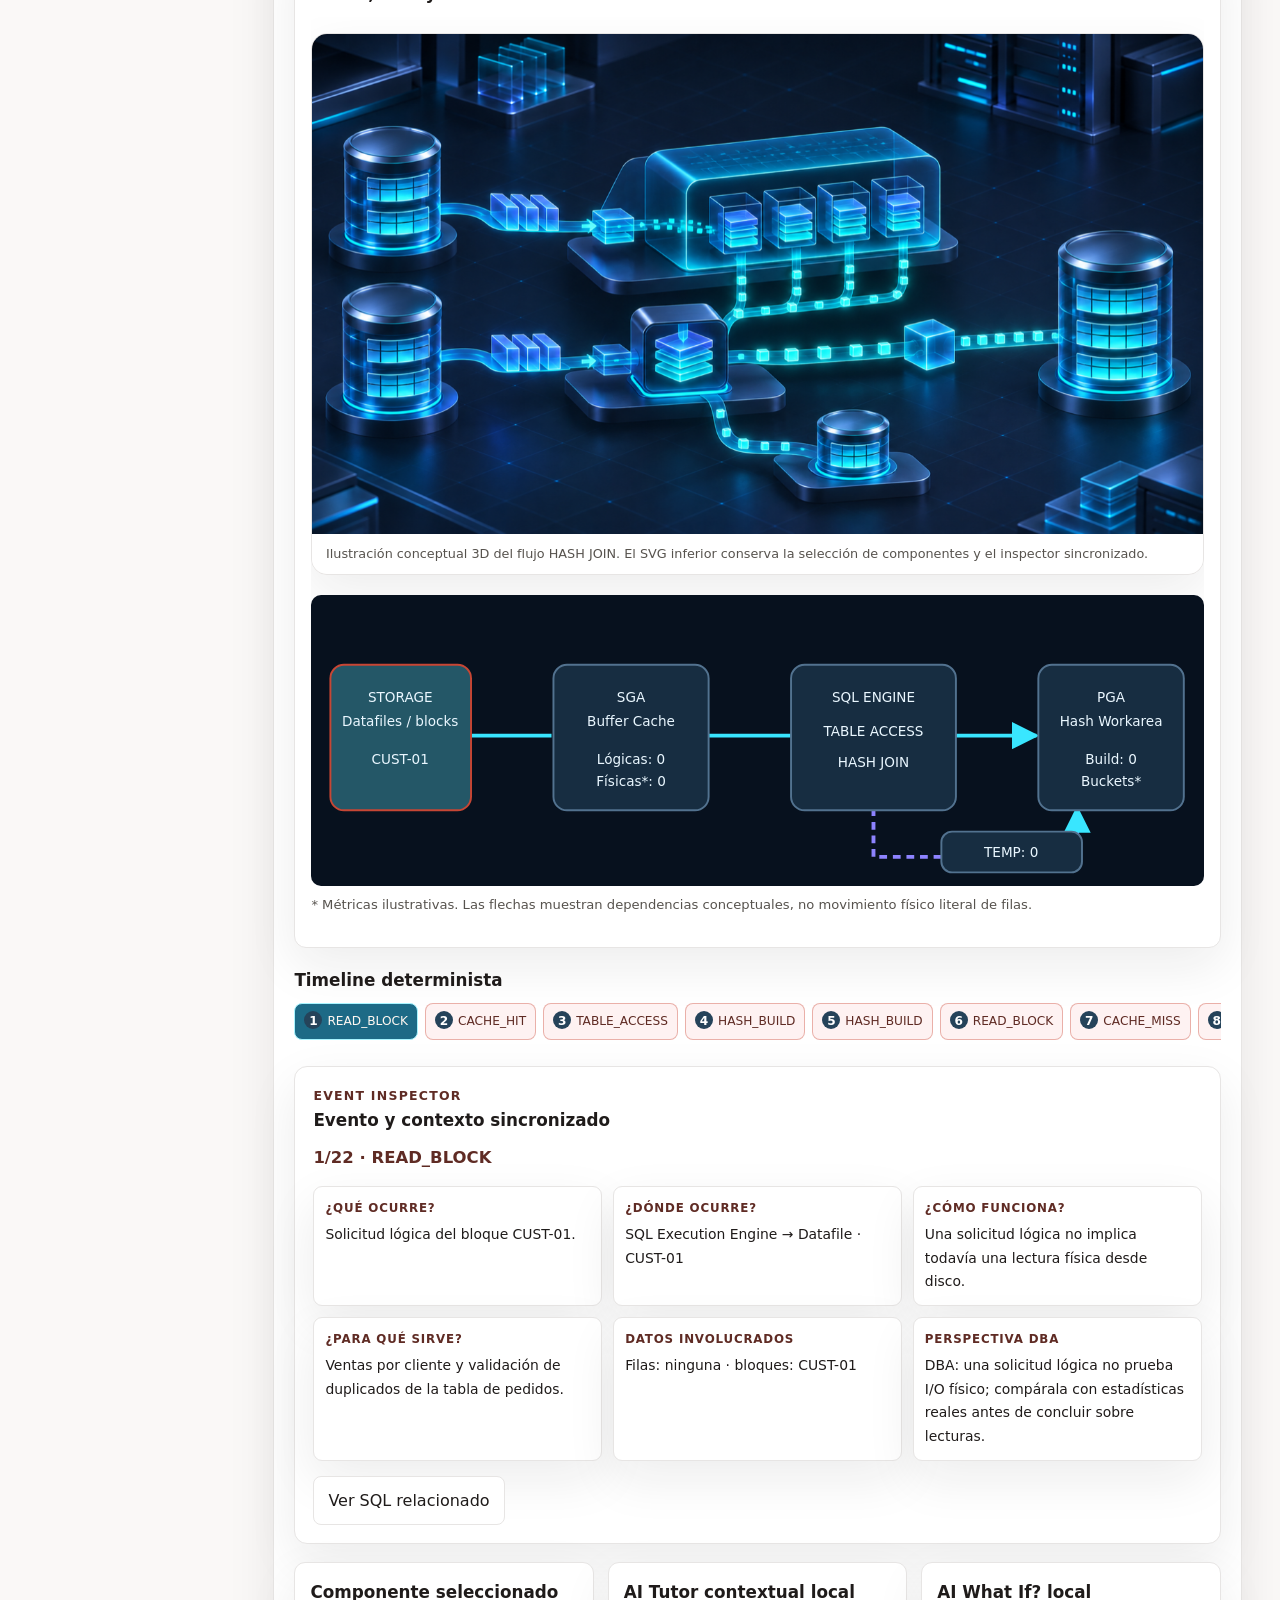
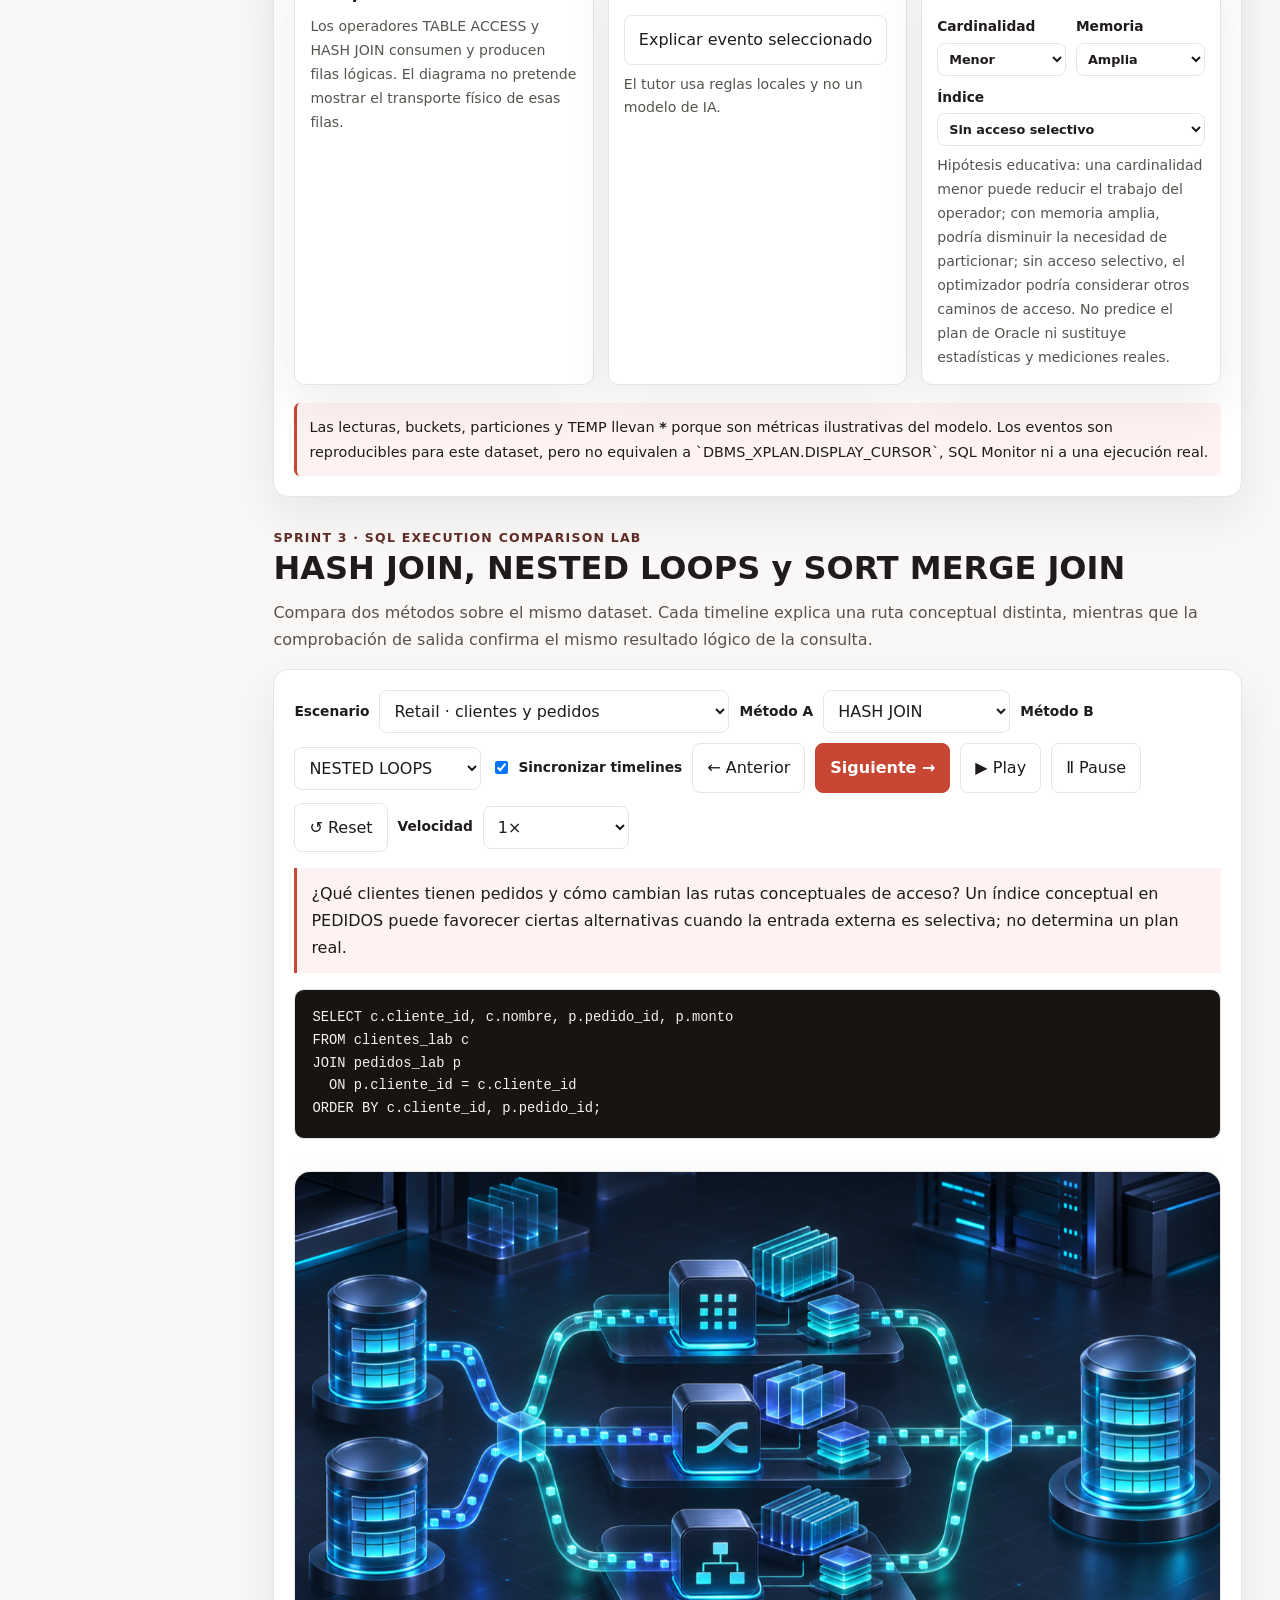
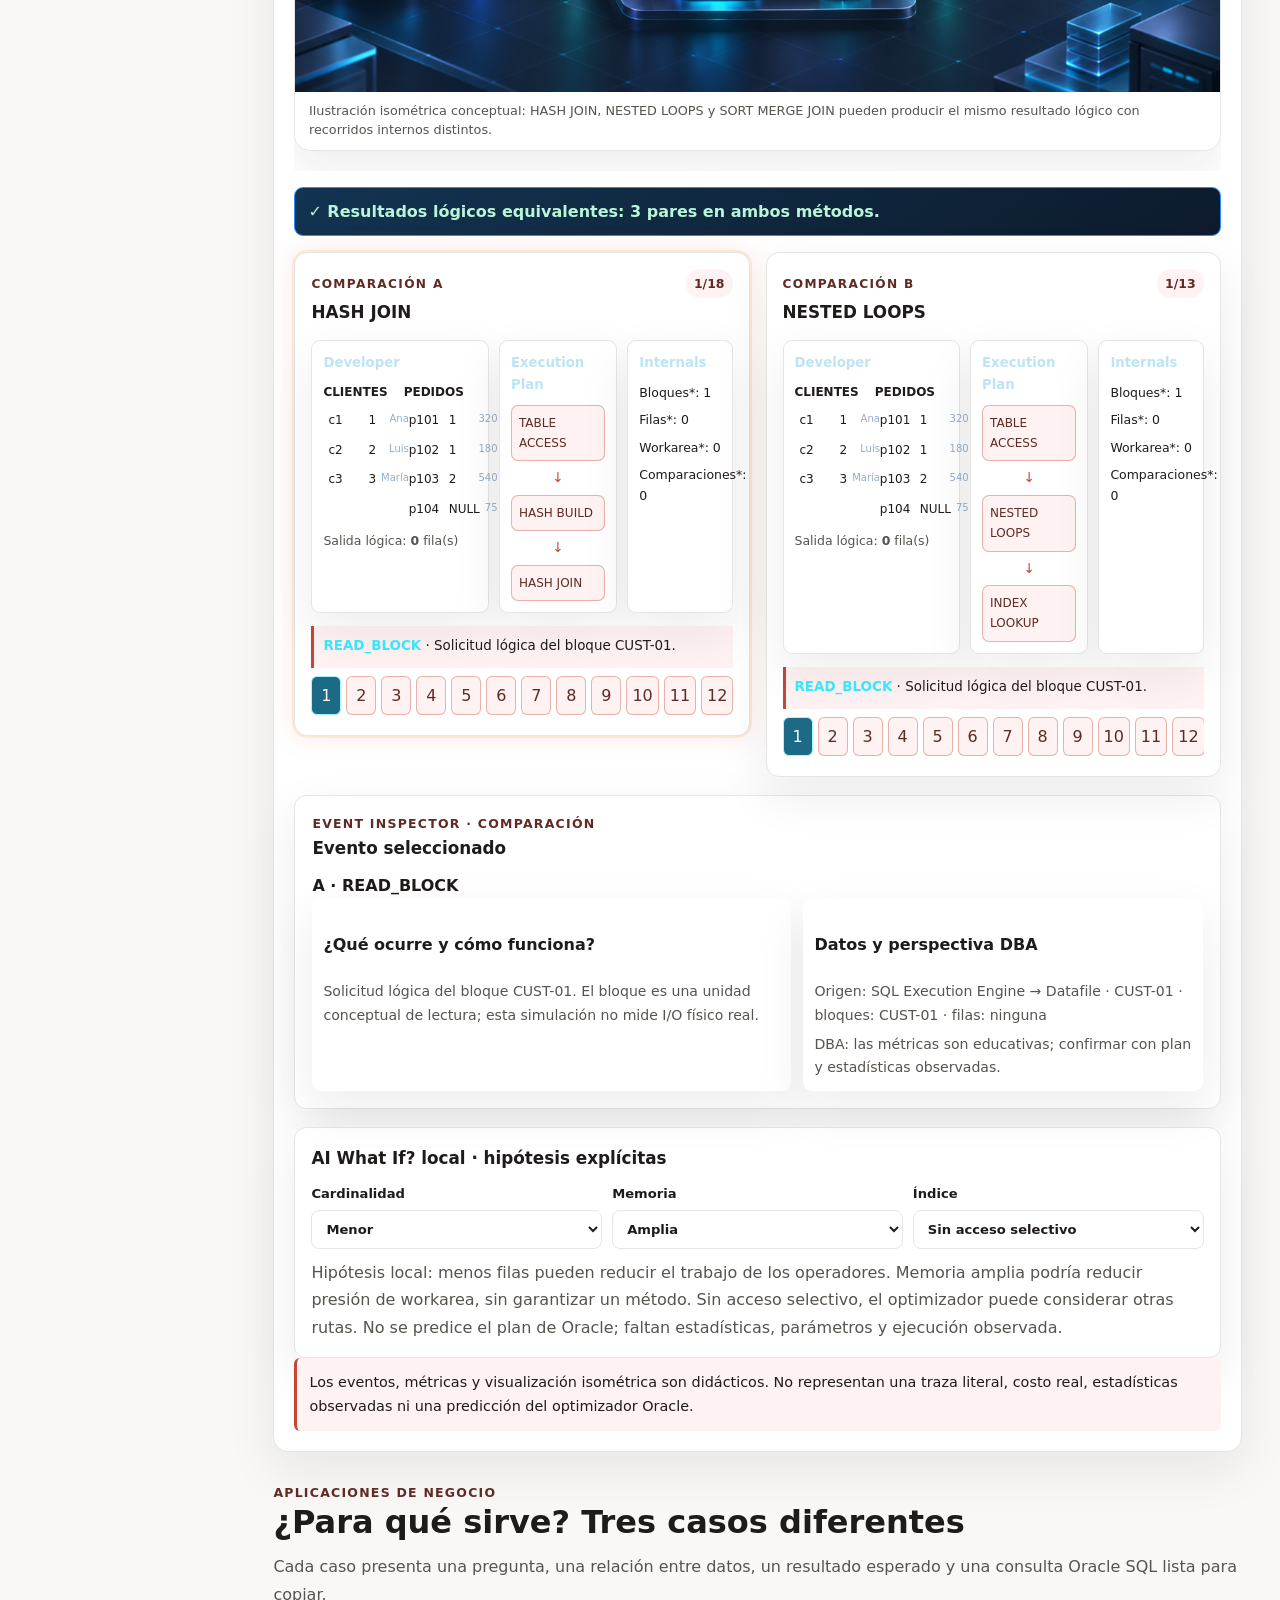
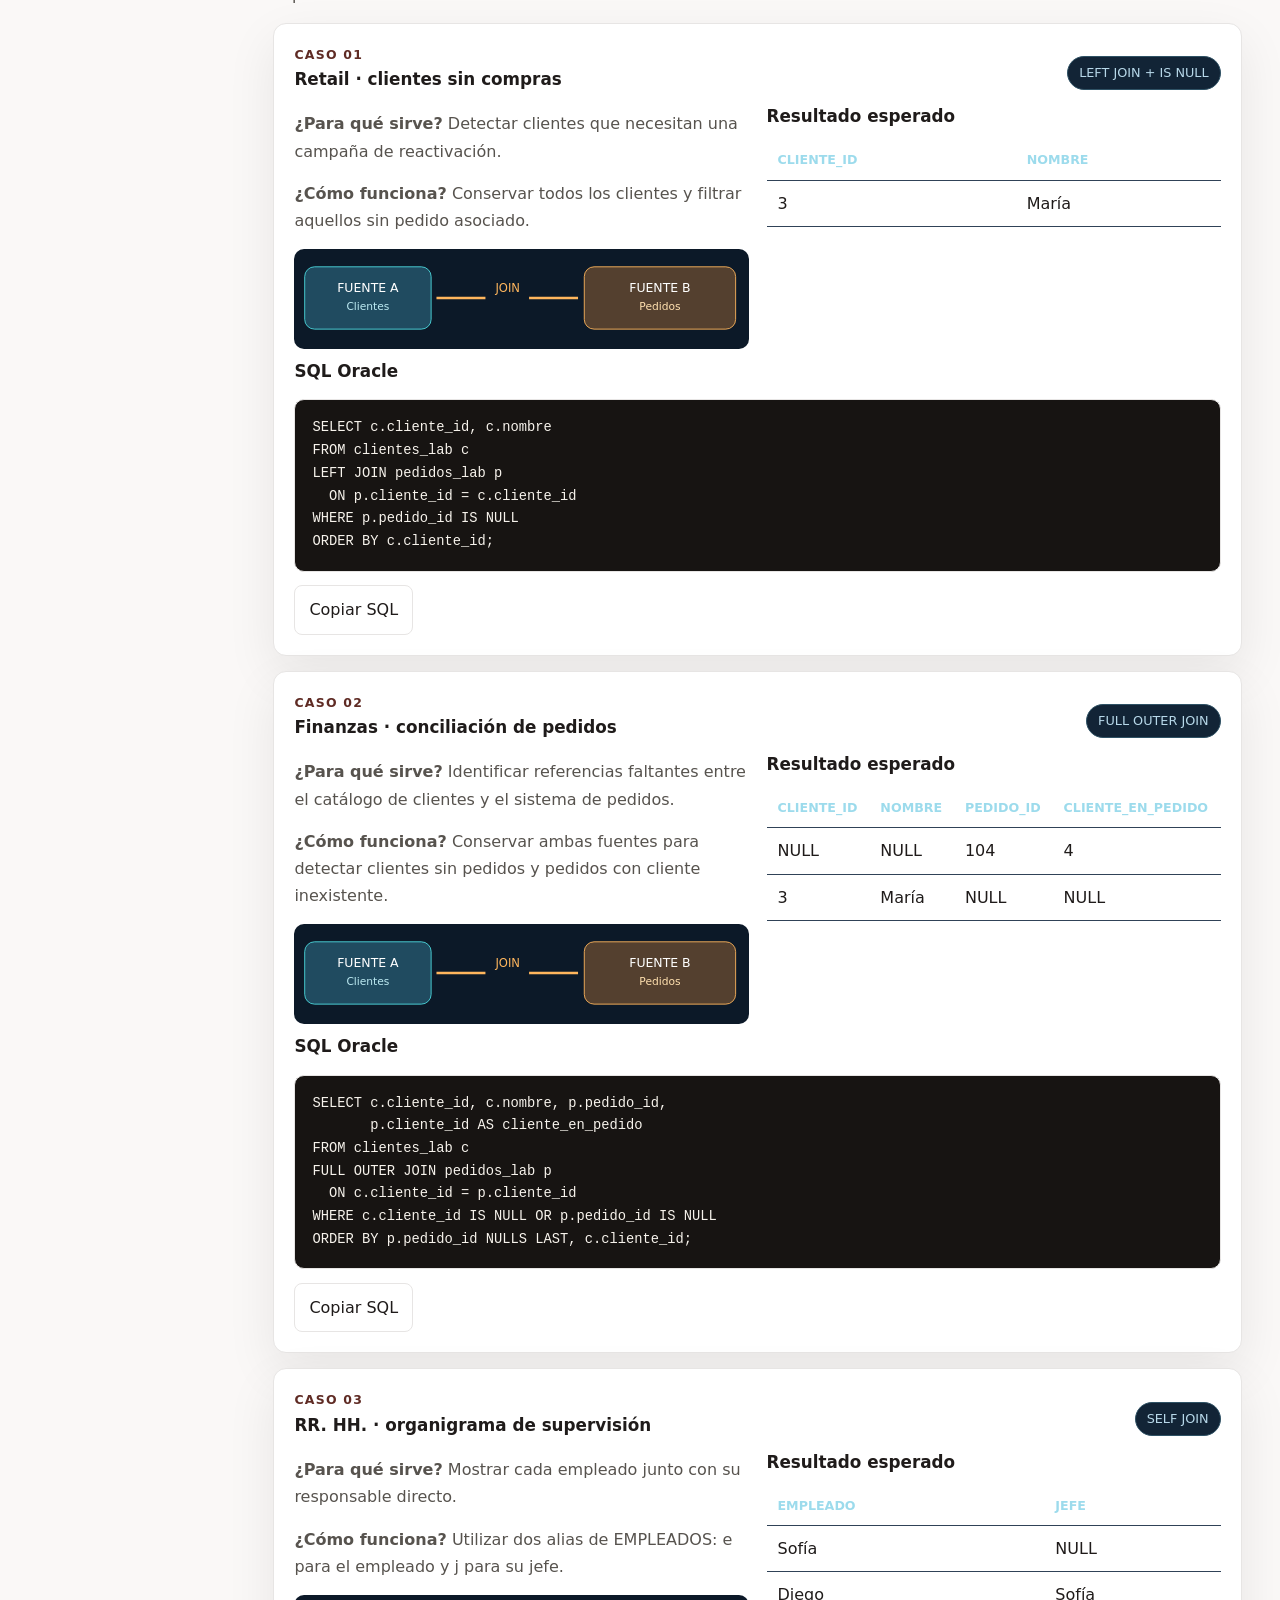
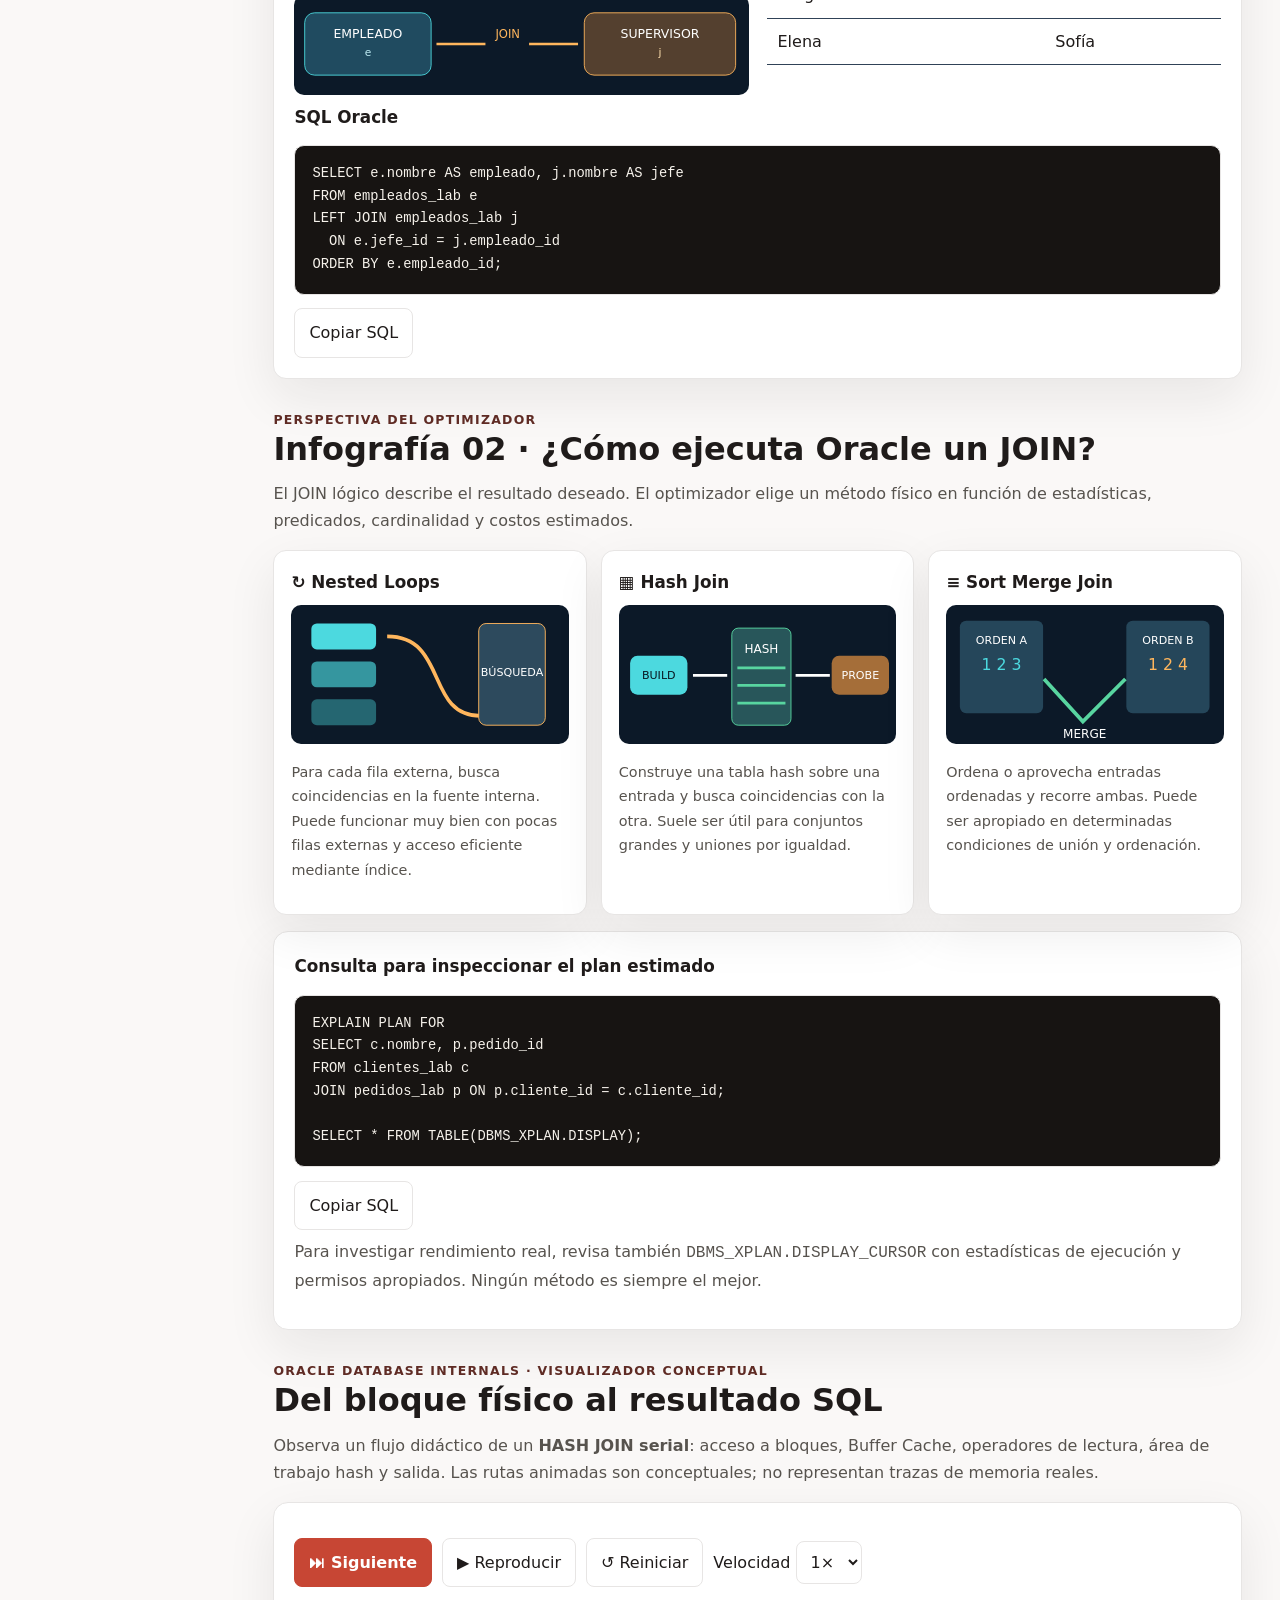
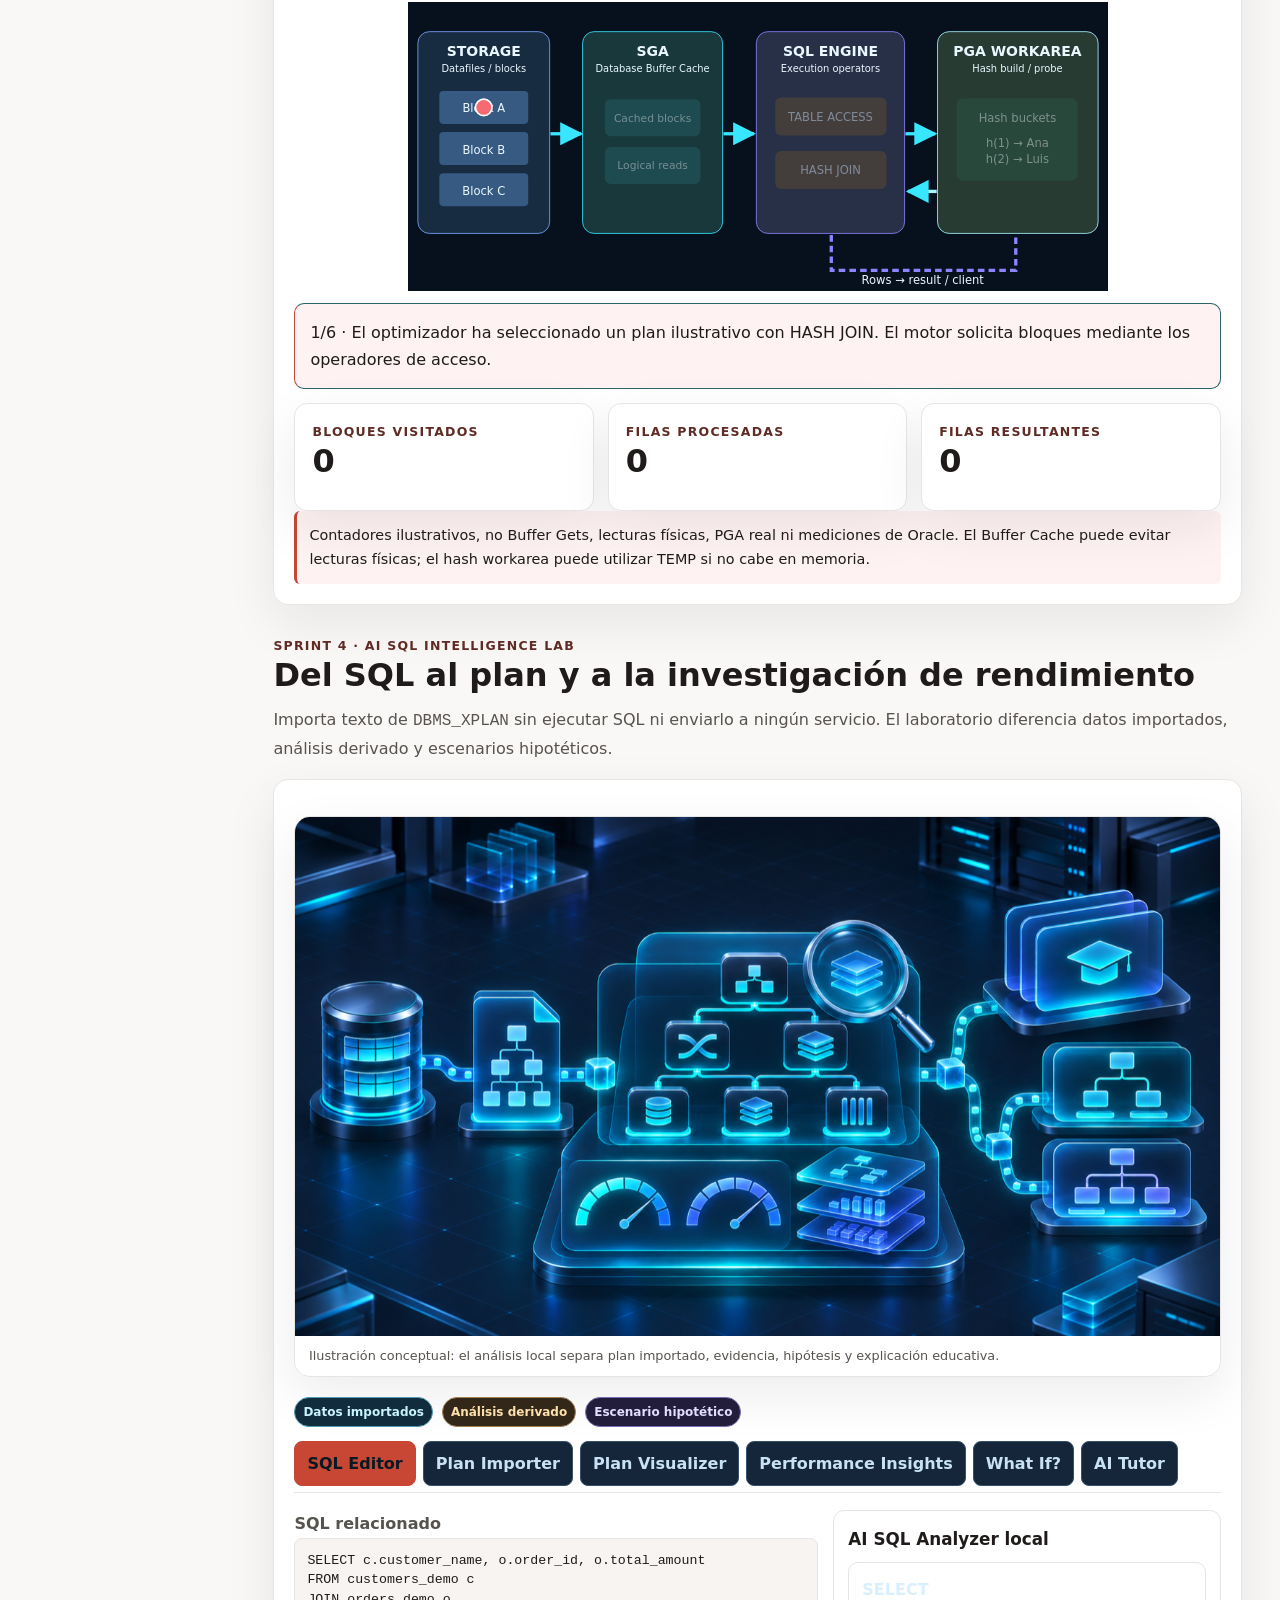
==== commit b5c3ec0e: "feat: introduce Redwood visual design system and themes" ====
--- a/index.html
+++ b/index.html
@@ -1,5 +1,6 @@
 <!DOCTYPE html>
 <html lang="es"><head><meta charset="UTF-8"><meta name="viewport" content="width=device-width,initial-scale=1"><meta name="theme-color" content="#090e19"><title>Oracle SQL Academy · Learning Portal</title>
+<script>(()=>{try{const v2=localStorage.getItem("oracle-sql-academy.theme.v2"),v1=localStorage.getItem("oracle-sql-academy.theme.v1"),mode=["light","dark","system"].includes(v2)?v2:["light","dark"].includes(v1)?v1:"system",dark=mode==="dark"||(mode==="system"&&matchMedia("(prefers-color-scheme: dark)").matches);document.documentElement.dataset.theme=dark?"dark":"light";document.documentElement.dataset.themeMode=mode;document.documentElement.style.colorScheme=dark?"dark":"light"}catch{}})();</script>
 <style>
 :root{color-scheme:dark;--bg:#080d17;--surface:#101927;--card:#172335;--line:#293b52;--text:#edf5ff;--muted:#9cb0c8;--cyan:#4cd9df;--green:#58d5a0;--orange:#ffb65d;--red:#f66b71;--blue:#79a8ff}*{box-sizing:border-box}html{scroll-behavior:smooth}body{margin:0;background:var(--bg);color:var(--text);font:15px/1.55 Inter,system-ui,-apple-system,Segoe UI,sans-serif}button,select{font:inherit}button{cursor:pointer}button:focus-visible,select:focus-visible,a:focus-visible{outline:3px solid var(--cyan);outline-offset:3px}a{color:var(--cyan)}.top{padding:17px clamp(18px,4vw,60px);border-bottom:1px solid var(--line);display:flex;align-items:center;justify-content:space-between;gap:12px;flex-wrap:wrap;background:#0d1522}.brand{font-weight:800;letter-spacing:.13em;font-size:.9rem}.brand b{color:var(--red)}.status{display:flex;gap:10px;align-items:center;color:var(--muted);font-size:.82rem}.dot{width:8px;height:8px;border-radius:50%;background:var(--green);box-shadow:0 0 12px #58d5a077}.hero{padding:42px clamp(18px,4vw,60px) 28px;background:radial-gradient(ellipse at 80% 10%,#17334a 0,transparent 55%)}.eyebrow{color:var(--cyan);font-size:.78rem;font-weight:800;letter-spacing:.14em;text-transform:uppercase}h1{font-size:clamp(2rem,5vw,3.5rem);line-height:1.1;max-width:880px;margin:13px 0}h2{font-size:clamp(1.35rem,3vw,2rem);line-height:1.2;margin:0 0 12px}h3{margin:0 0 9px;font-size:1.05rem}p{color:var(--muted);margin:8px 0 15px}.hero p{max-width:800px}.chips{display:flex;flex-wrap:wrap;gap:9px;margin-top:20px}.chip{border:1px solid #2f5265;border-radius:100px;padding:5px 11px;color:#b7d8e9;background:#122436;font-size:.8rem}.shell{display:grid;grid-template-columns:235px minmax(0,1fr);max-width:1600px;margin:auto}.side{border-right:1px solid var(--line);padding:25px 15px;position:sticky;top:0;height:max-content}.side small{display:block;color:var(--muted);font-weight:700;margin:0 10px 12px;letter-spacing:.12em}.side a{display:block;text-decoration:none;padding:11px;border-radius:9px;color:#b5c9df;margin:4px 0}.side a:hover,.side a:focus{background:#1b3145;color:white}.main{padding:26px clamp(16px,3vw,45px) 60px;min-width:0}.section{margin:0 0 30px}.panel{background:var(--surface);border:1px solid var(--line);border-radius:15px;padding:20px;margin:16px 0}.grid{display:grid;grid-template-columns:repeat(3,minmax(0,1fr));gap:14px}.card{background:var(--card);border:1px solid var(--line);border-radius:13px;padding:17px;min-width:0}.card p{font-size:.9rem}.kicker{color:var(--cyan);font-size:.78rem;letter-spacing:.1em;text-transform:uppercase;font-weight:800}.visual{width:100%;max-width:700px;display:block;margin:12px auto}.legend{display:flex;gap:17px;flex-wrap:wrap;color:var(--muted);font-size:.85rem}.swatch{width:10px;height:10px;border-radius:50%;display:inline-block;margin-right:5px}.controls{display:flex;gap:10px;flex-wrap:wrap;align-items:center;margin:15px 0}.btn{border:1px solid #37506a;background:#1b3149;color:#e9f4ff;border-radius:9px;padding:10px 14px;min-height:42px}.btn.primary{background:var(--cyan);color:#081721;border-color:var(--cyan);font-weight:800}.btn:hover{filter:brightness(1.12)}select{border:1px solid #37506a;border-radius:9px;background:#1b3149;color:white;padding:10px;max-width:100%}.split{display:grid;grid-template-columns:1fr 1fr;gap:15px}.scroll{overflow:auto}table{border-collapse:collapse;width:100%;min-width:250px}th,td{padding:9px 11px;border-bottom:1px solid #304257;text-align:left;white-space:nowrap}th{color:#9cdbec;font-size:.79rem;text-transform:uppercase}tr.match td{background:#133a38}tr.unmatched td{background:#382c32}pre{background:#070d16;border:1px solid #273a4f;border-radius:10px;padding:17px;color:#cce4fa;overflow:auto;font-size:.86rem;line-height:1.65}code{font-family:ui-monospace,SFMono-Regular,Consolas,monospace}.hint{border-left:3px solid var(--orange);background:#30271d;color:#ffdcaa;padding:12px;border-radius:6px;font-size:.9rem}.stepbox{background:#112b32;border:1px solid #2d6268;padding:15px;border-radius:10px;min-height:86px;color:#e1f8fb}.badge{color:var(--green);font-weight:800}.case{border:1px solid var(--line);border-radius:13px;background:var(--surface);margin:15px 0;padding:20px}.case header{display:flex;justify-content:space-between;align-items:center;gap:10px;flex-wrap:wrap}.case .case-type{color:var(--orange);font-size:.8rem;font-weight:800}.case-grid{display:grid;grid-template-columns:1fr 1fr;gap:18px}.muted{color:var(--muted)}.diagram{width:100%;height:auto;max-height:250px;background:#0c1928;border-radius:10px}.quiz{display:grid;gap:8px}.quiz label{padding:10px;background:#1b2b3d;border-radius:8px;cursor:pointer}.quiz input{margin-right:8px}.feedback{margin-top:10px;color:var(--green);font-weight:700}.foot{border-top:1px solid var(--line);padding:25px;color:var(--muted);font-size:.85rem;text-align:center}@media(max-width:950px){.shell{grid-template-columns:1fr}.side{position:static;border-right:0;border-bottom:1px solid var(--line);display:flex;gap:8px;overflow:auto;padding:10px}.side small{display:none}.side a{white-space:nowrap}.grid{grid-template-columns:1fr 1fr}}@media(max-width:650px){.grid,.split,.case-grid{grid-template-columns:1fr}.hero{padding-top:26px}.panel,.case{padding:15px}}@media(prefers-reduced-motion:reduce){html{scroll-behavior:auto}}
 </style><link rel="stylesheet" href="assets/portal.css"><link rel="stylesheet" href="assets/hash-join-visualizer.css"><link rel="stylesheet" href="assets/join-comparison.css"><script src="content/module-catalog.js" defer></script><script src="content/hash-join-scenarios.js" defer></script><script src="content/execution-comparison-scenarios.js" defer></script><script src="simulation/hash-join-engine.js" defer></script><script src="simulation/join-comparison-engine.js" defer></script><script src="renderer/hash-join-renderer.js" defer></script><script src="renderer/join-comparison-renderer.js" defer></script><script src="assets/portal.js" defer></script><script src="ui/hash-join-visualizer.js" defer></script><script src="ui/join-comparison-lab.js" defer></script></head><body>
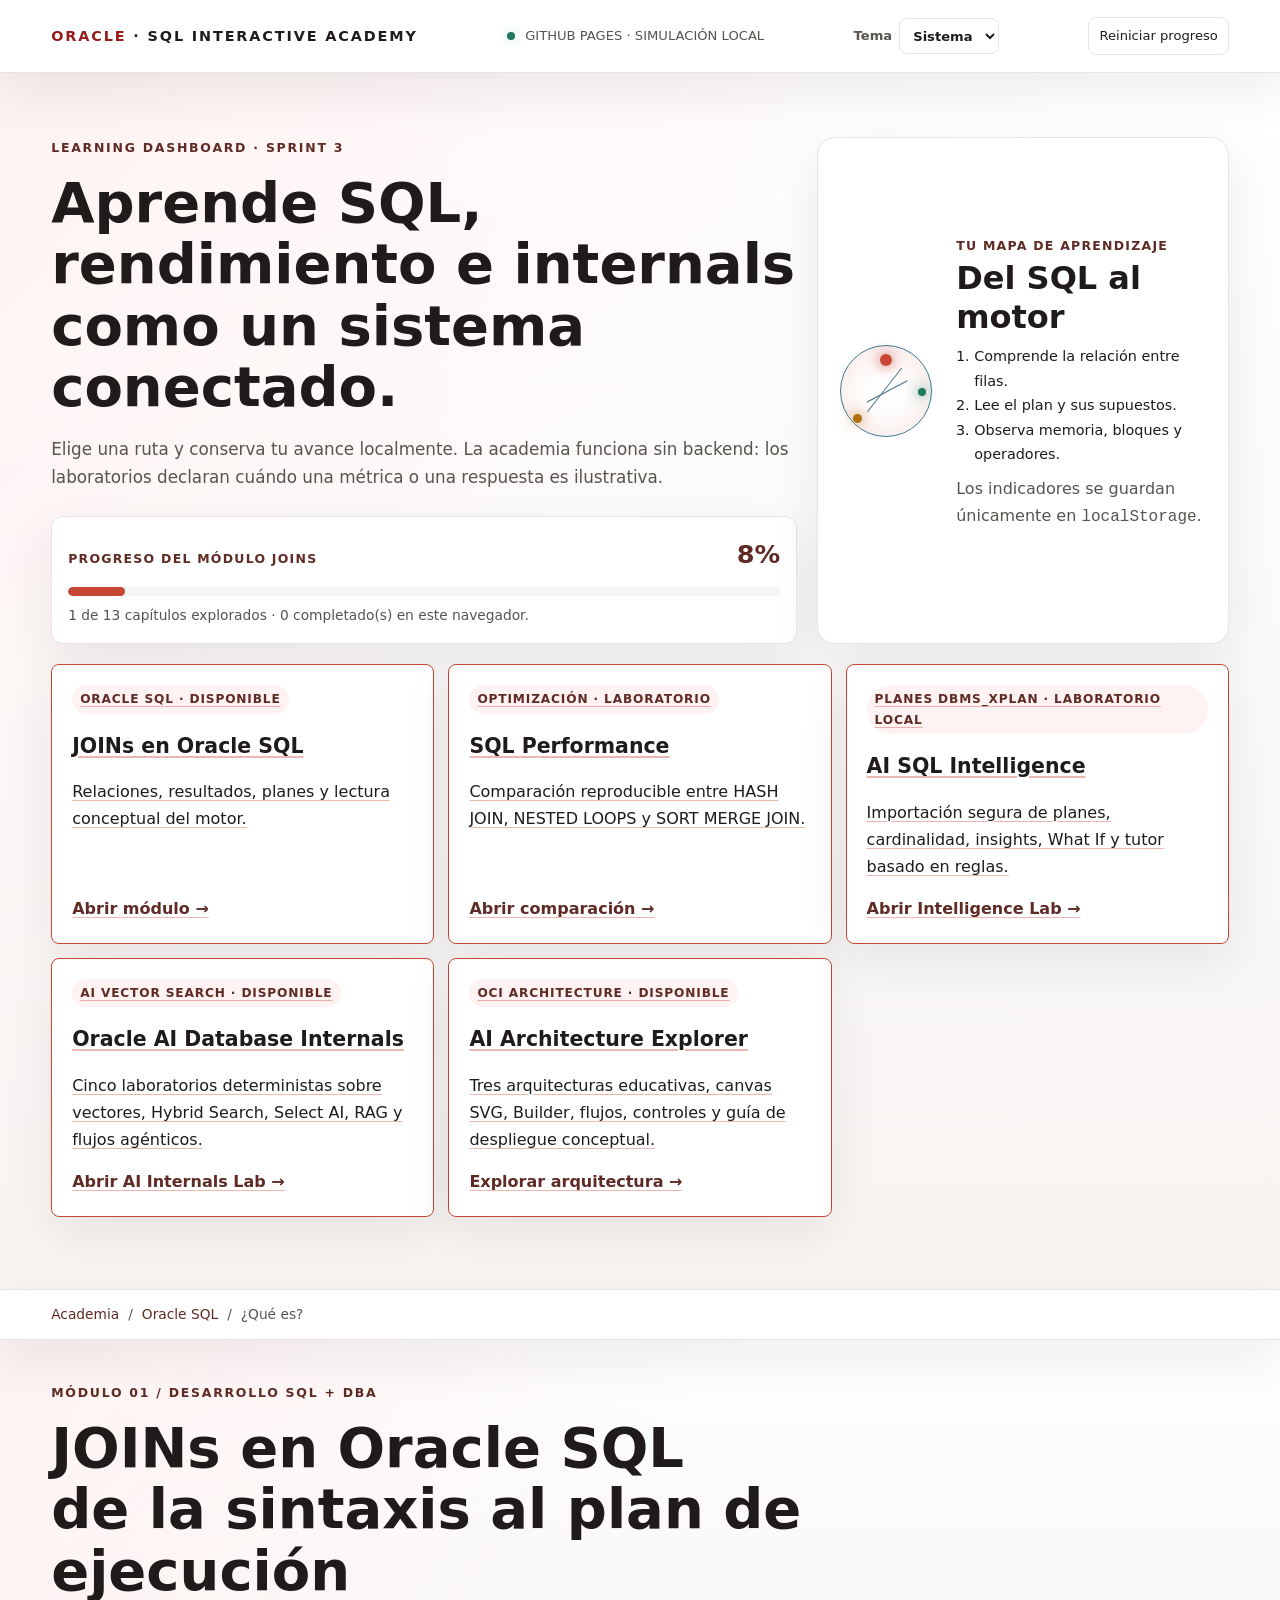
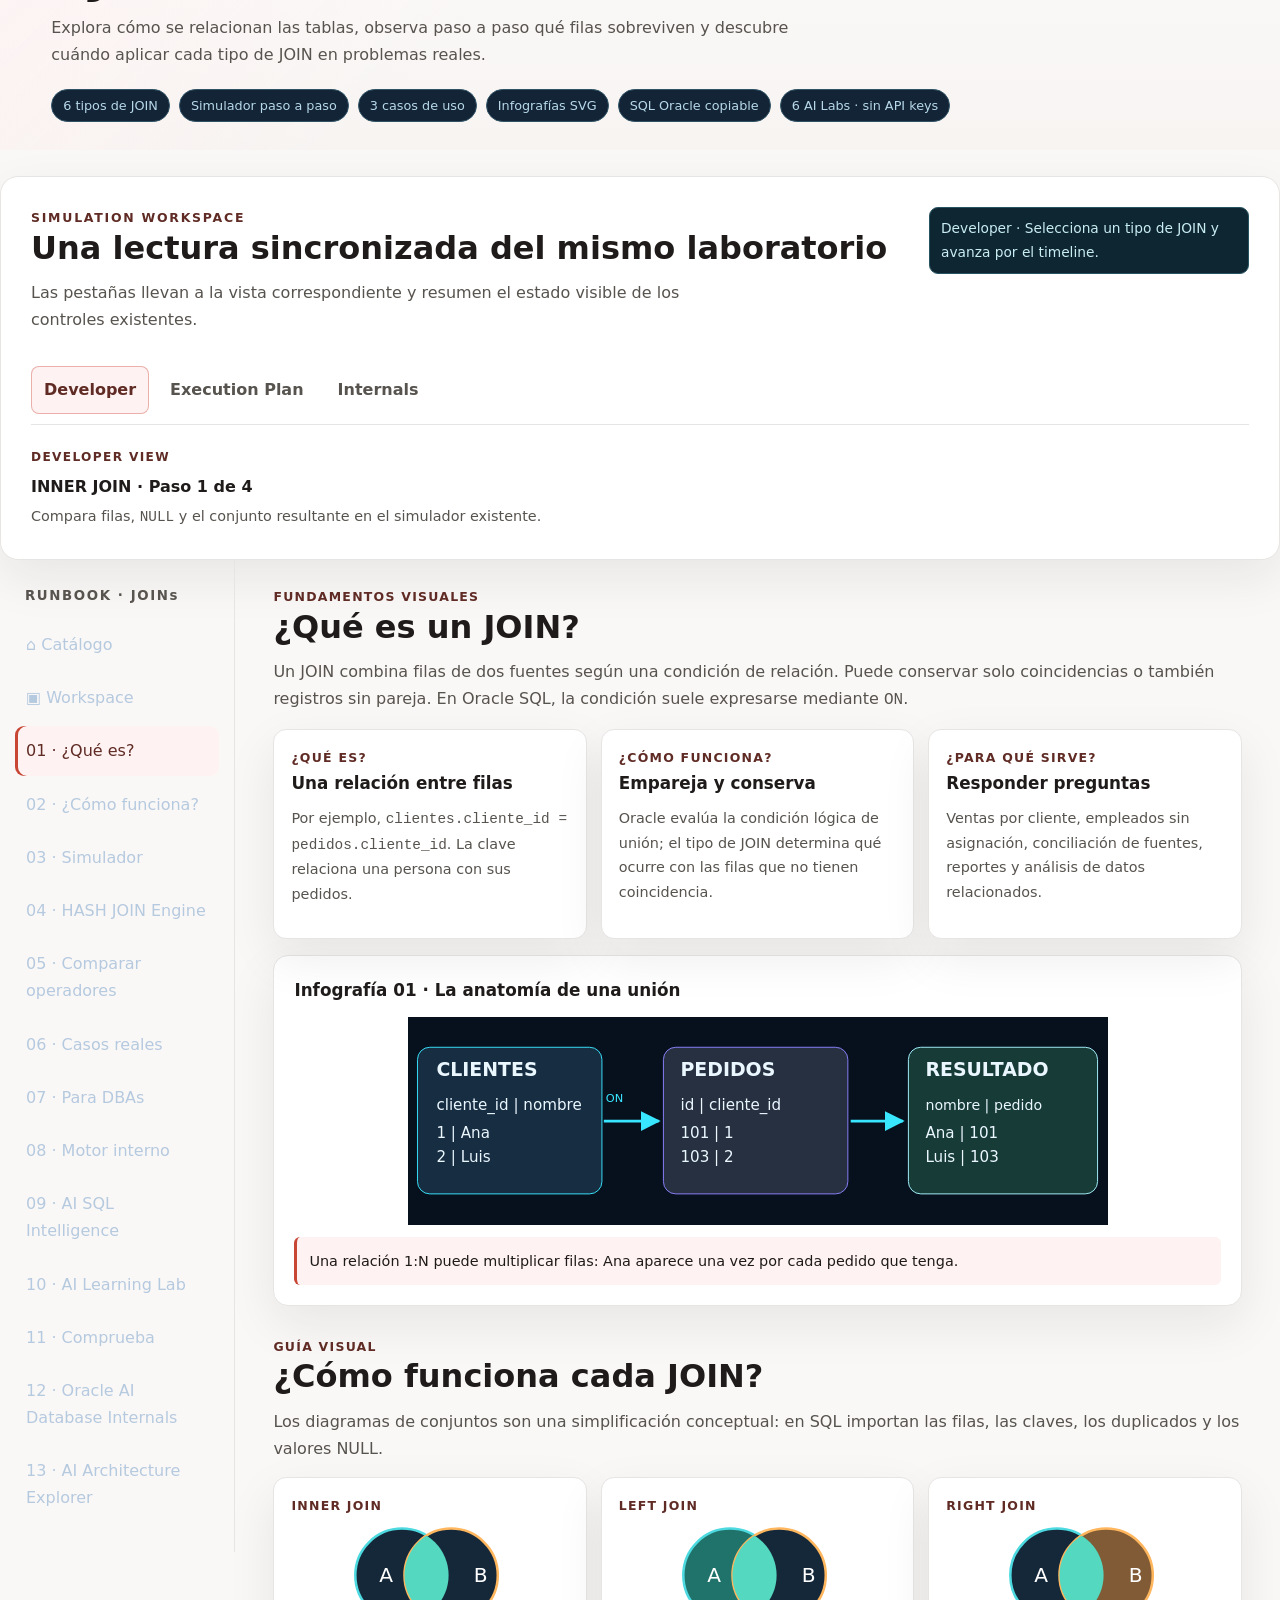
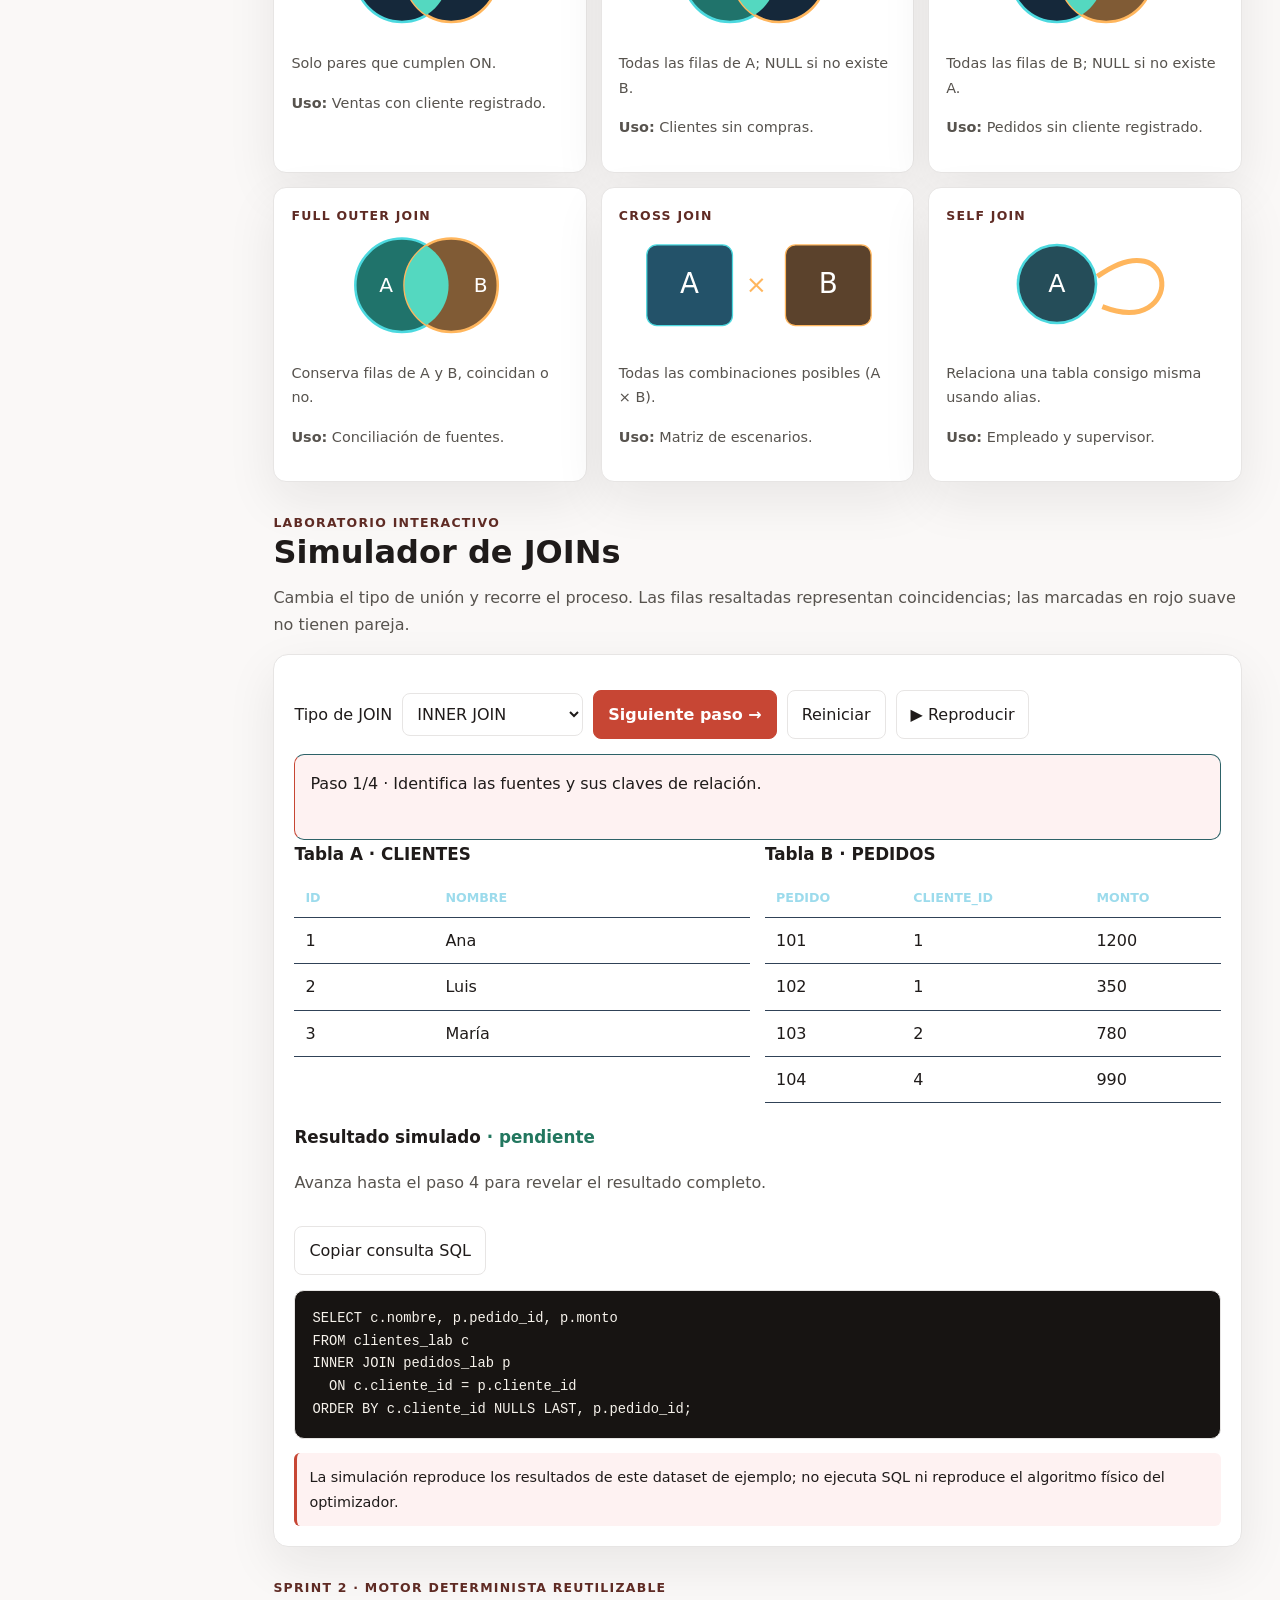
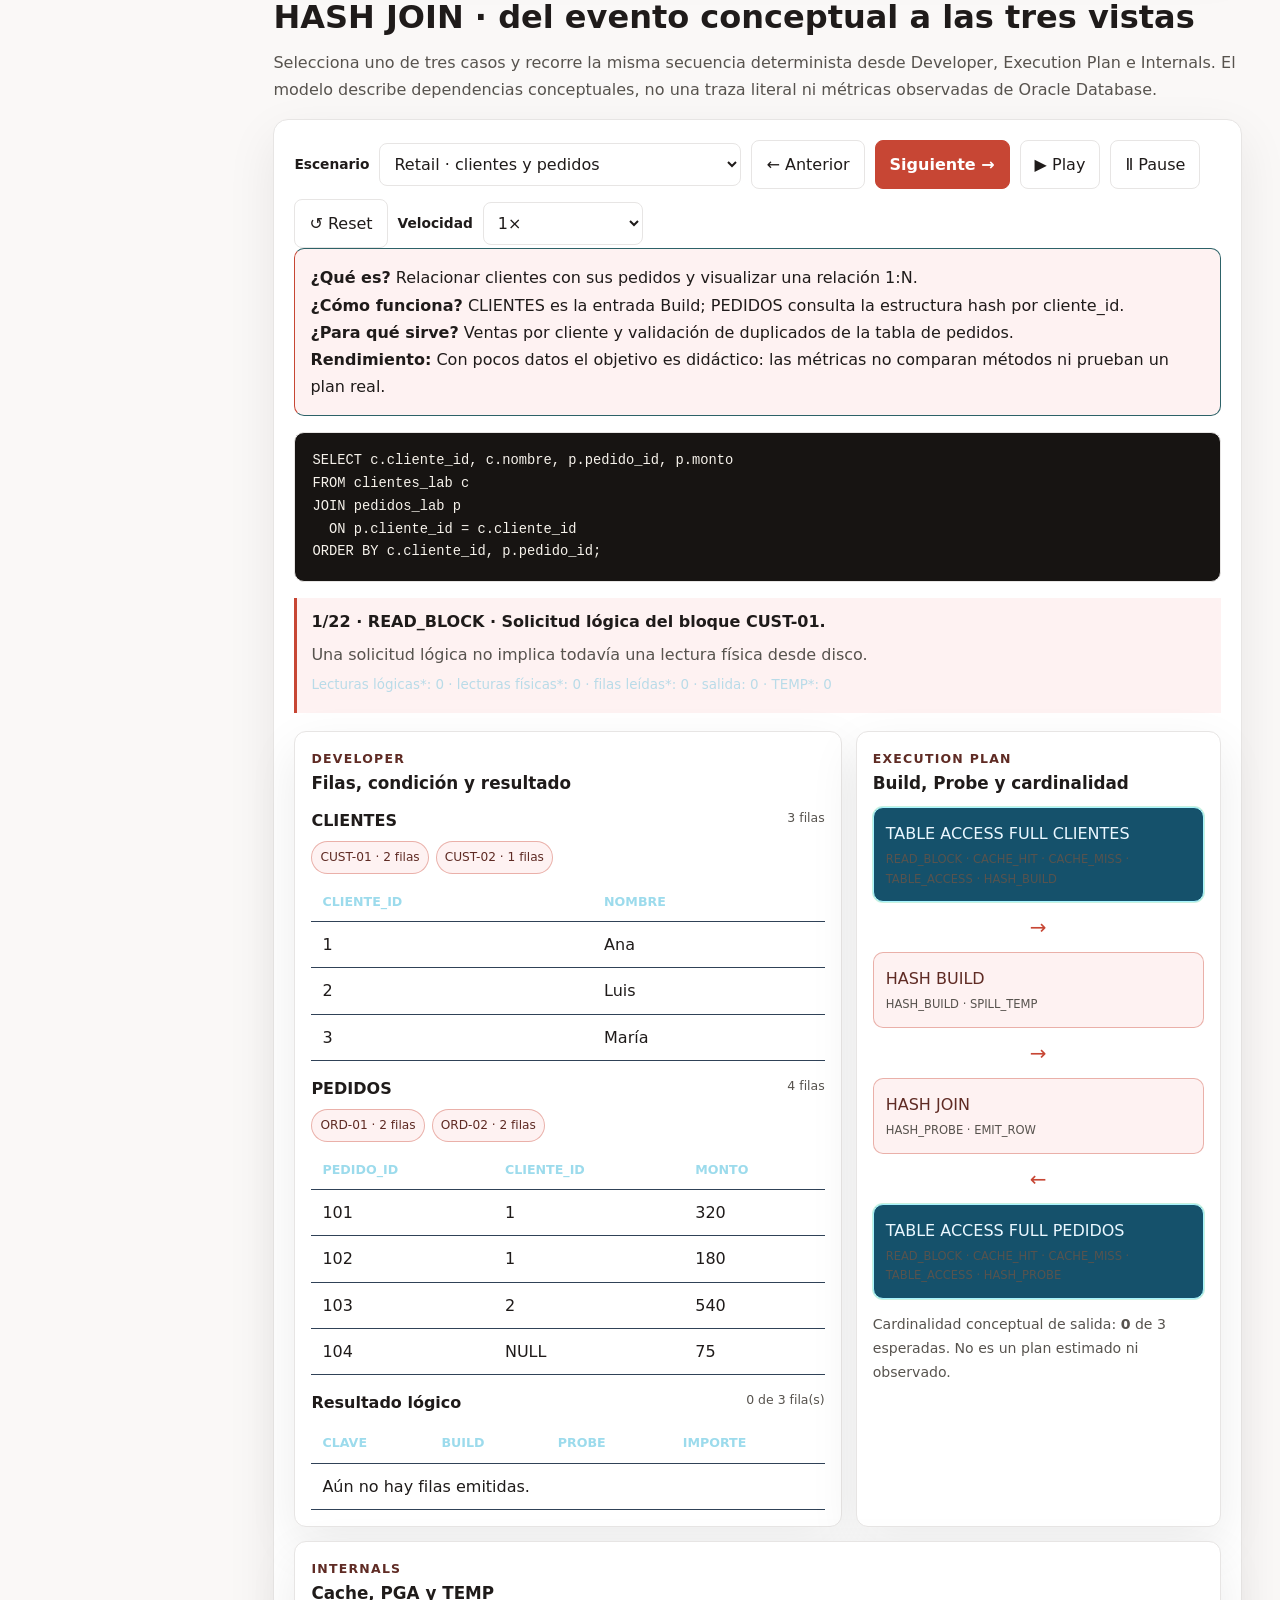
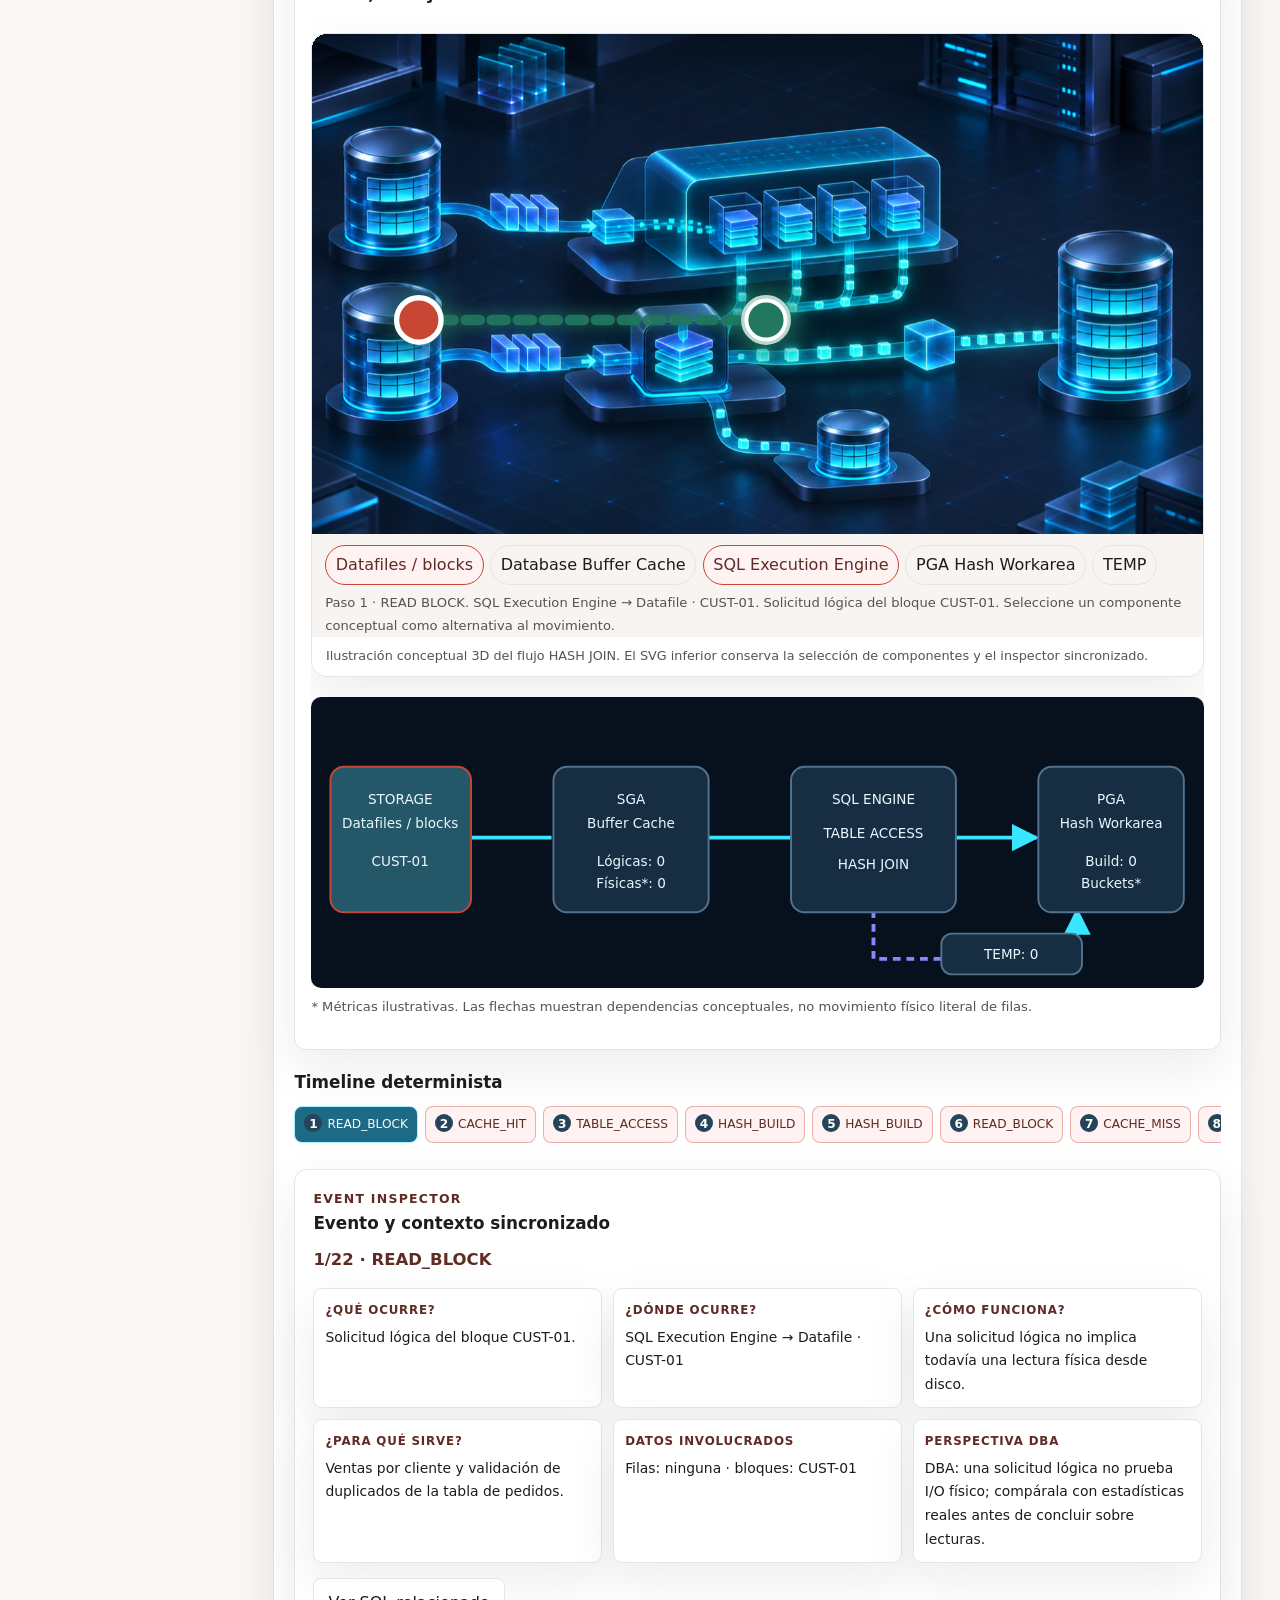
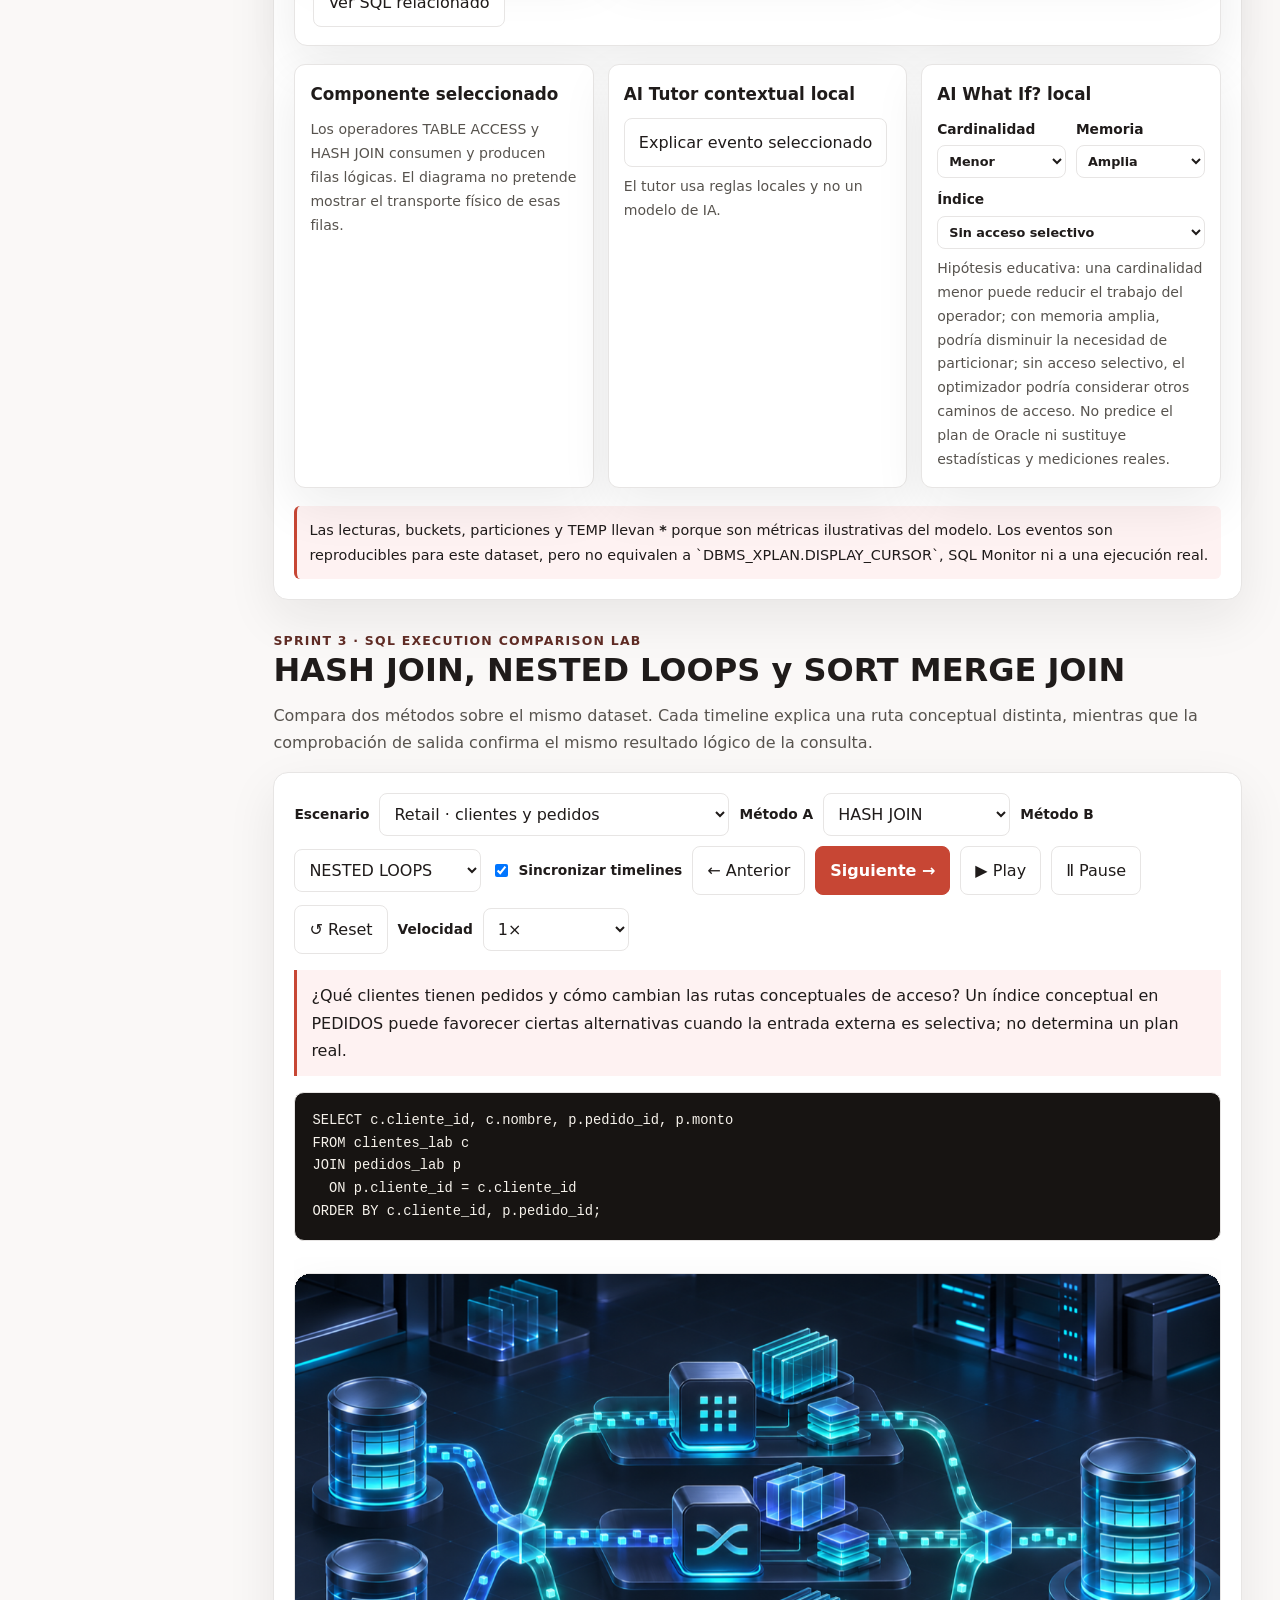
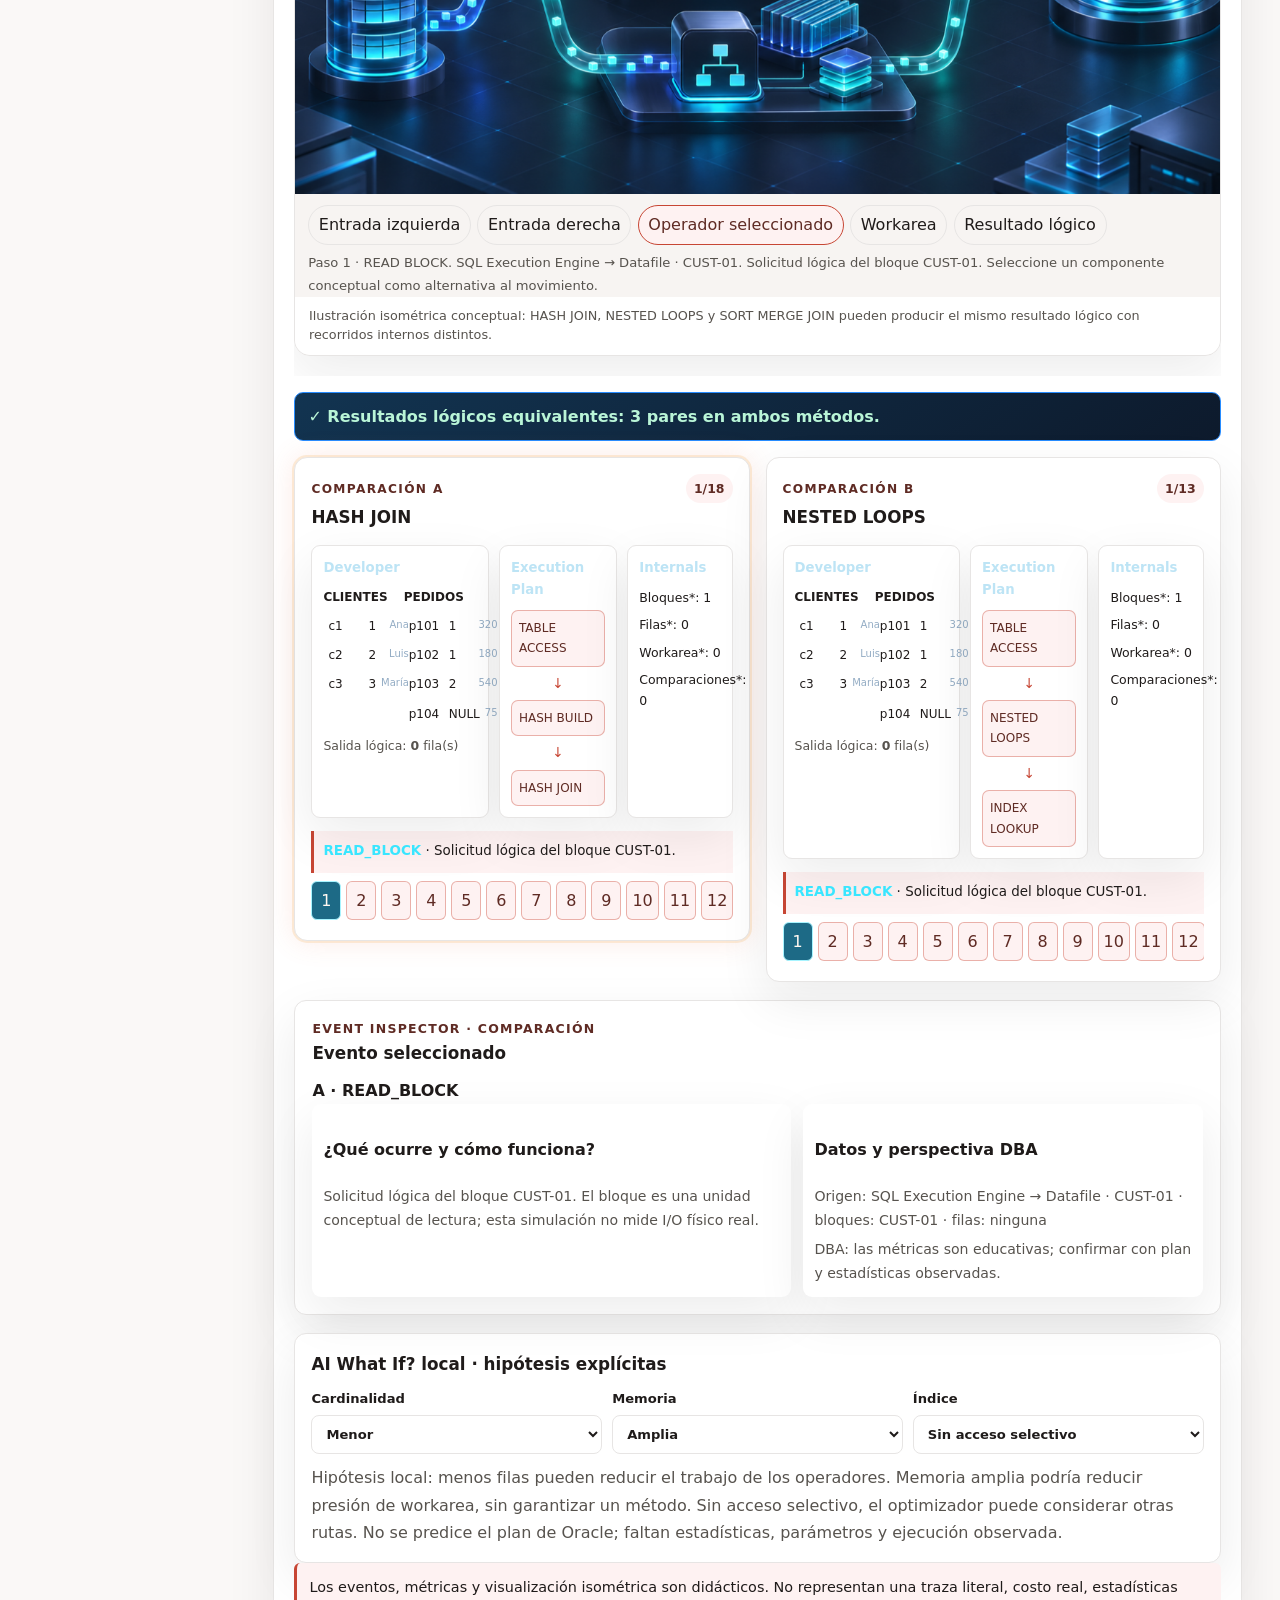
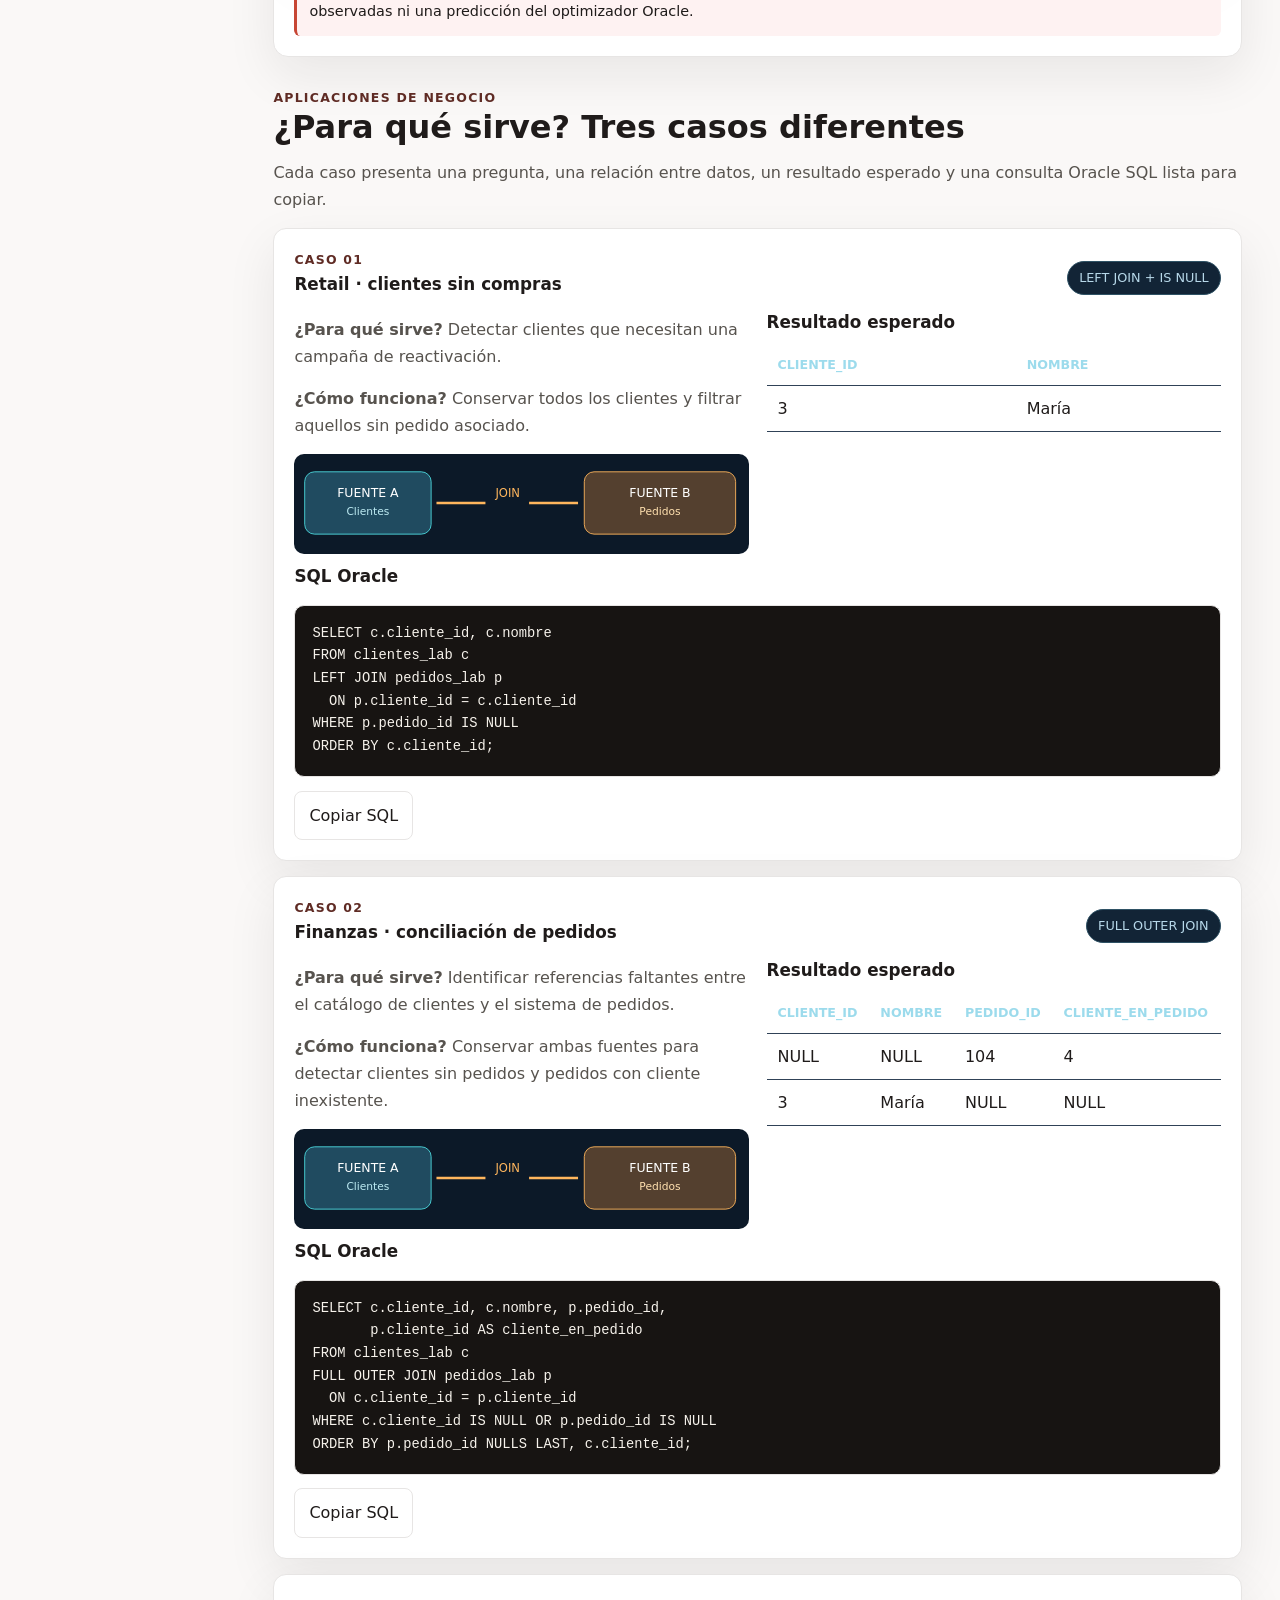
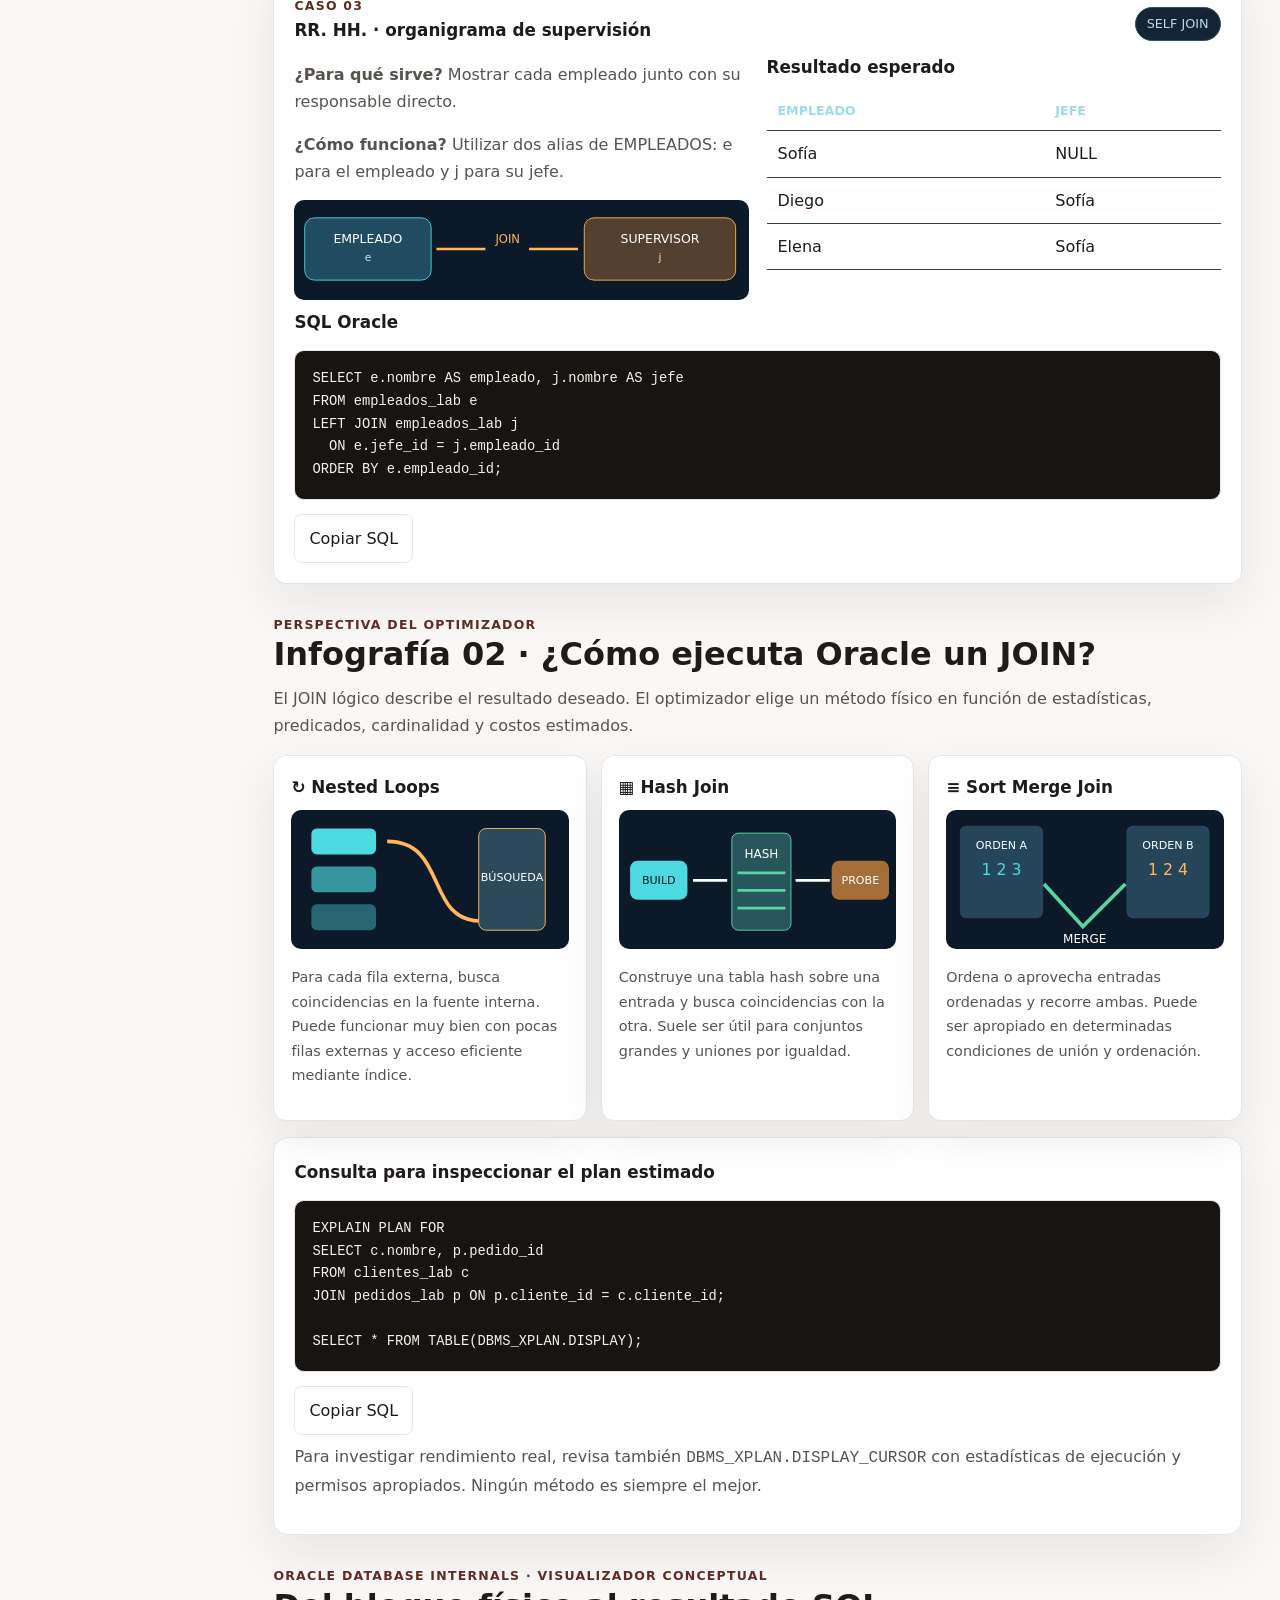
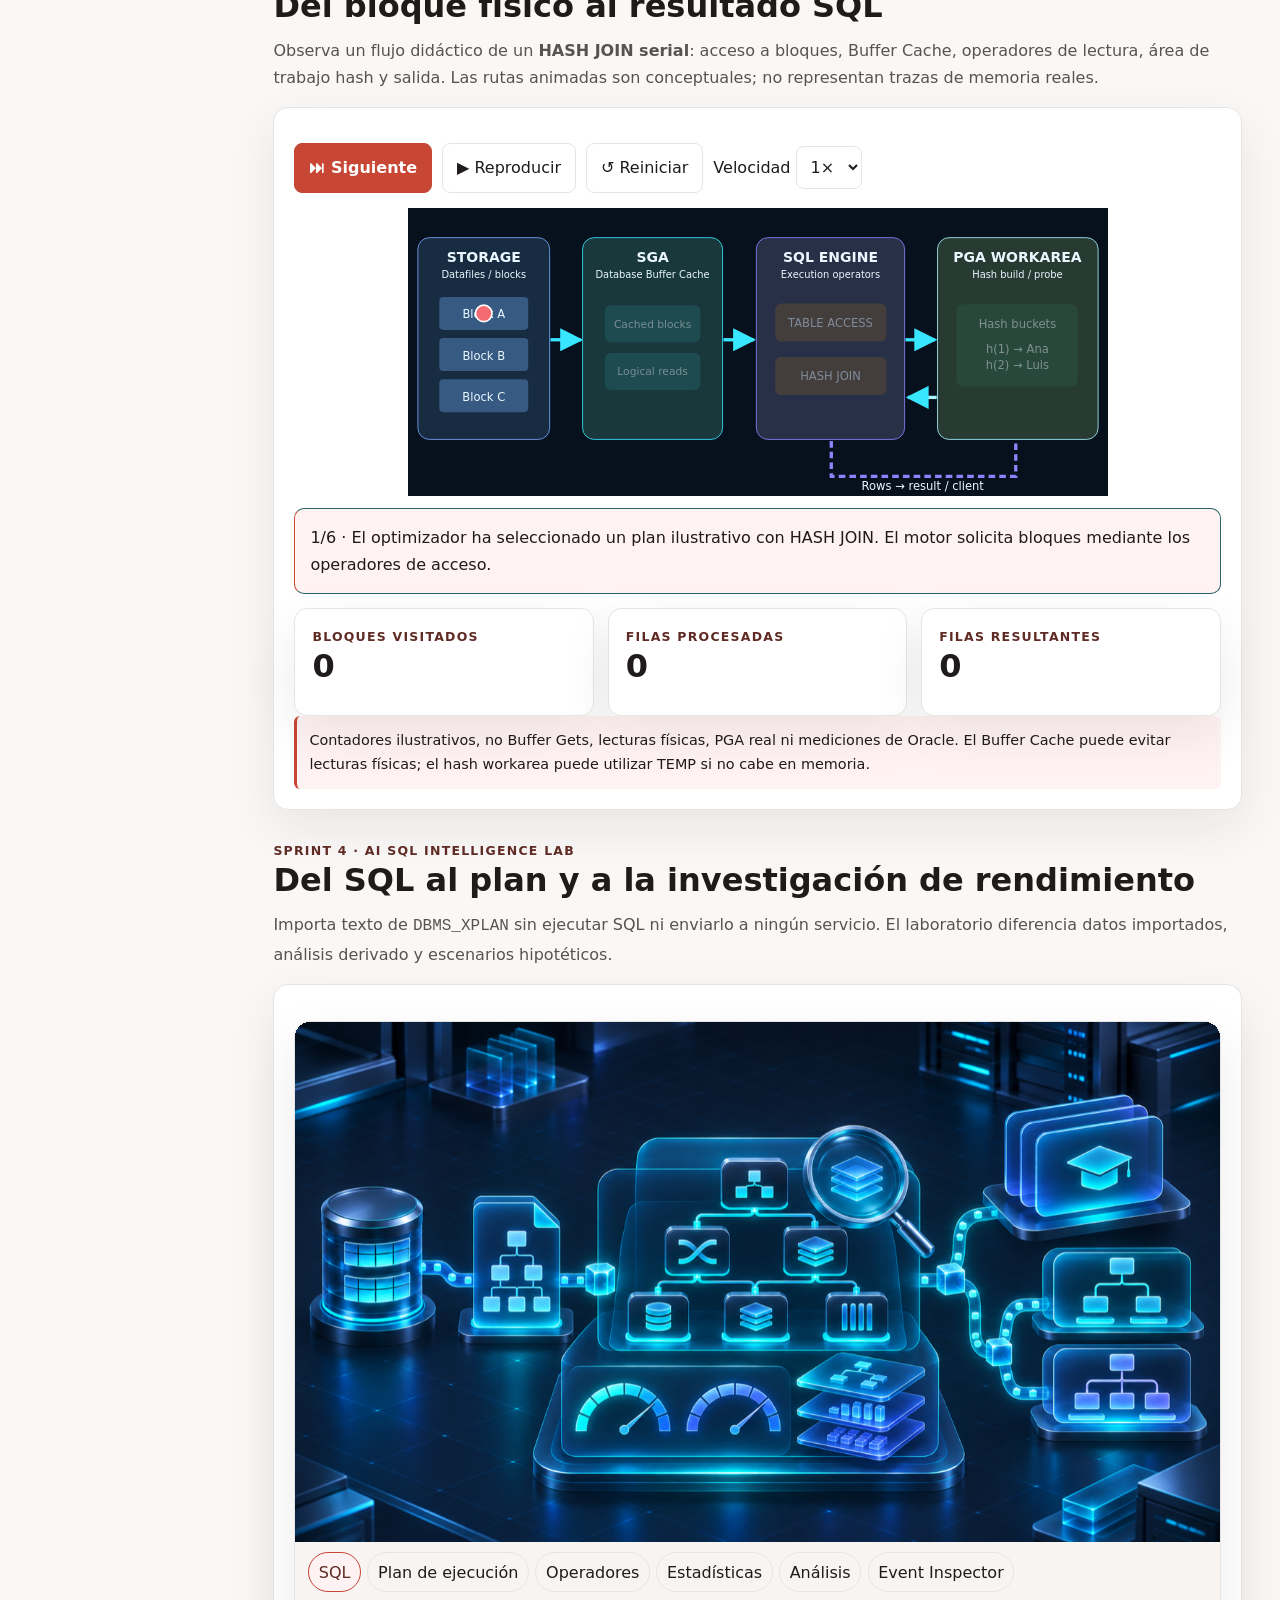
==== commit 5925d89f: "feat: add animated 3D data flow visualizations" ====
--- a/index.html
+++ b/index.html
@@ -3,7 +3,7 @@
 <script>(()=>{try{const v2=localStorage.getItem("oracle-sql-academy.theme.v2"),v1=localStorage.getItem("oracle-sql-academy.theme.v1"),mode=["light","dark","system"].includes(v2)?v2:["light","dark"].includes(v1)?v1:"system",dark=mode==="dark"||(mode==="system"&&matchMedia("(prefers-color-scheme: dark)").matches);document.documentElement.dataset.theme=dark?"dark":"light";document.documentElement.dataset.themeMode=mode;document.documentElement.style.colorScheme=dark?"dark":"light"}catch{}})();</script>
 <style>
 :root{color-scheme:dark;--bg:#080d17;--surface:#101927;--card:#172335;--line:#293b52;--text:#edf5ff;--muted:#9cb0c8;--cyan:#4cd9df;--green:#58d5a0;--orange:#ffb65d;--red:#f66b71;--blue:#79a8ff}*{box-sizing:border-box}html{scroll-behavior:smooth}body{margin:0;background:var(--bg);color:var(--text);font:15px/1.55 Inter,system-ui,-apple-system,Segoe UI,sans-serif}button,select{font:inherit}button{cursor:pointer}button:focus-visible,select:focus-visible,a:focus-visible{outline:3px solid var(--cyan);outline-offset:3px}a{color:var(--cyan)}.top{padding:17px clamp(18px,4vw,60px);border-bottom:1px solid var(--line);display:flex;align-items:center;justify-content:space-between;gap:12px;flex-wrap:wrap;background:#0d1522}.brand{font-weight:800;letter-spacing:.13em;font-size:.9rem}.brand b{color:var(--red)}.status{display:flex;gap:10px;align-items:center;color:var(--muted);font-size:.82rem}.dot{width:8px;height:8px;border-radius:50%;background:var(--green);box-shadow:0 0 12px #58d5a077}.hero{padding:42px clamp(18px,4vw,60px) 28px;background:radial-gradient(ellipse at 80% 10%,#17334a 0,transparent 55%)}.eyebrow{color:var(--cyan);font-size:.78rem;font-weight:800;letter-spacing:.14em;text-transform:uppercase}h1{font-size:clamp(2rem,5vw,3.5rem);line-height:1.1;max-width:880px;margin:13px 0}h2{font-size:clamp(1.35rem,3vw,2rem);line-height:1.2;margin:0 0 12px}h3{margin:0 0 9px;font-size:1.05rem}p{color:var(--muted);margin:8px 0 15px}.hero p{max-width:800px}.chips{display:flex;flex-wrap:wrap;gap:9px;margin-top:20px}.chip{border:1px solid #2f5265;border-radius:100px;padding:5px 11px;color:#b7d8e9;background:#122436;font-size:.8rem}.shell{display:grid;grid-template-columns:235px minmax(0,1fr);max-width:1600px;margin:auto}.side{border-right:1px solid var(--line);padding:25px 15px;position:sticky;top:0;height:max-content}.side small{display:block;color:var(--muted);font-weight:700;margin:0 10px 12px;letter-spacing:.12em}.side a{display:block;text-decoration:none;padding:11px;border-radius:9px;color:#b5c9df;margin:4px 0}.side a:hover,.side a:focus{background:#1b3145;color:white}.main{padding:26px clamp(16px,3vw,45px) 60px;min-width:0}.section{margin:0 0 30px}.panel{background:var(--surface);border:1px solid var(--line);border-radius:15px;padding:20px;margin:16px 0}.grid{display:grid;grid-template-columns:repeat(3,minmax(0,1fr));gap:14px}.card{background:var(--card);border:1px solid var(--line);border-radius:13px;padding:17px;min-width:0}.card p{font-size:.9rem}.kicker{color:var(--cyan);font-size:.78rem;letter-spacing:.1em;text-transform:uppercase;font-weight:800}.visual{width:100%;max-width:700px;display:block;margin:12px auto}.legend{display:flex;gap:17px;flex-wrap:wrap;color:var(--muted);font-size:.85rem}.swatch{width:10px;height:10px;border-radius:50%;display:inline-block;margin-right:5px}.controls{display:flex;gap:10px;flex-wrap:wrap;align-items:center;margin:15px 0}.btn{border:1px solid #37506a;background:#1b3149;color:#e9f4ff;border-radius:9px;padding:10px 14px;min-height:42px}.btn.primary{background:var(--cyan);color:#081721;border-color:var(--cyan);font-weight:800}.btn:hover{filter:brightness(1.12)}select{border:1px solid #37506a;border-radius:9px;background:#1b3149;color:white;padding:10px;max-width:100%}.split{display:grid;grid-template-columns:1fr 1fr;gap:15px}.scroll{overflow:auto}table{border-collapse:collapse;width:100%;min-width:250px}th,td{padding:9px 11px;border-bottom:1px solid #304257;text-align:left;white-space:nowrap}th{color:#9cdbec;font-size:.79rem;text-transform:uppercase}tr.match td{background:#133a38}tr.unmatched td{background:#382c32}pre{background:#070d16;border:1px solid #273a4f;border-radius:10px;padding:17px;color:#cce4fa;overflow:auto;font-size:.86rem;line-height:1.65}code{font-family:ui-monospace,SFMono-Regular,Consolas,monospace}.hint{border-left:3px solid var(--orange);background:#30271d;color:#ffdcaa;padding:12px;border-radius:6px;font-size:.9rem}.stepbox{background:#112b32;border:1px solid #2d6268;padding:15px;border-radius:10px;min-height:86px;color:#e1f8fb}.badge{color:var(--green);font-weight:800}.case{border:1px solid var(--line);border-radius:13px;background:var(--surface);margin:15px 0;padding:20px}.case header{display:flex;justify-content:space-between;align-items:center;gap:10px;flex-wrap:wrap}.case .case-type{color:var(--orange);font-size:.8rem;font-weight:800}.case-grid{display:grid;grid-template-columns:1fr 1fr;gap:18px}.muted{color:var(--muted)}.diagram{width:100%;height:auto;max-height:250px;background:#0c1928;border-radius:10px}.quiz{display:grid;gap:8px}.quiz label{padding:10px;background:#1b2b3d;border-radius:8px;cursor:pointer}.quiz input{margin-right:8px}.feedback{margin-top:10px;color:var(--green);font-weight:700}.foot{border-top:1px solid var(--line);padding:25px;color:var(--muted);font-size:.85rem;text-align:center}@media(max-width:950px){.shell{grid-template-columns:1fr}.side{position:static;border-right:0;border-bottom:1px solid var(--line);display:flex;gap:8px;overflow:auto;padding:10px}.side small{display:none}.side a{white-space:nowrap}.grid{grid-template-columns:1fr 1fr}}@media(max-width:650px){.grid,.split,.case-grid{grid-template-columns:1fr}.hero{padding-top:26px}.panel,.case{padding:15px}}@media(prefers-reduced-motion:reduce){html{scroll-behavior:auto}}
-</style><link rel="stylesheet" href="assets/portal.css"><link rel="stylesheet" href="assets/hash-join-visualizer.css"><link rel="stylesheet" href="assets/join-comparison.css"><script src="content/module-catalog.js" defer></script><script src="content/hash-join-scenarios.js" defer></script><script src="content/execution-comparison-scenarios.js" defer></script><script src="simulation/hash-join-engine.js" defer></script><script src="simulation/join-comparison-engine.js" defer></script><script src="renderer/hash-join-renderer.js" defer></script><script src="renderer/join-comparison-renderer.js" defer></script><script src="assets/portal.js" defer></script><script src="ui/hash-join-visualizer.js" defer></script><script src="ui/join-comparison-lab.js" defer></script></head><body>
+</style><link rel="stylesheet" href="assets/portal.css"><link rel="stylesheet" href="assets/hash-join-visualizer.css"><link rel="stylesheet" href="assets/join-comparison.css"><link rel="stylesheet" href="assets/animated-data-flow.css"><script src="content/module-catalog.js" defer></script><script src="content/hash-join-scenarios.js" defer></script><script src="content/execution-comparison-scenarios.js" defer></script><script src="simulation/hash-join-engine.js" defer></script><script src="simulation/join-comparison-engine.js" defer></script><script src="renderer/hash-join-renderer.js" defer></script><script src="renderer/join-comparison-renderer.js" defer></script><script src="renderer/animated-data-flow-renderer.js" defer></script><script src="assets/portal.js" defer></script><script src="ui/hash-join-visualizer.js" defer></script><script src="ui/join-comparison-lab.js" defer></script></head><body>
 <a class="skip-link" href="#mainContent">Saltar al contenido del módulo</a>
 <header class="top"><a class="brand" href="#dashboard" aria-label="Oracle SQL Interactive Academy, ir al catálogo"><b>ORACLE</b> · SQL INTERACTIVE ACADEMY</a><div class="status"><span class="dot"></span> GITHUB PAGES · SIMULACIÓN LOCAL</div><button class="portal-action" type="button" id="resetProgress">Reiniciar progreso</button></header>
 <section class="dashboard" id="dashboard" aria-labelledby="dashboardTitle"><div class="dashboard-copy"><div class="eyebrow">Learning Dashboard · Sprint 3</div><h1 id="dashboardTitle">Aprende SQL, rendimiento e internals como un sistema conectado.</h1><p>Elige una ruta y conserva tu avance localmente. La academia funciona sin backend: los laboratorios declaran cuándo una métrica o una respuesta es ilustrativa.</p><div class="dashboard-progress"><div><span class="kicker">Progreso del módulo JOINs</span><strong id="progressPercent">0%</strong></div><div class="progress-track" role="progressbar" id="progressBar" aria-label="Progreso del módulo JOINs" aria-valuemin="0" aria-valuemax="100" aria-valuenow="0"><span></span></div><p id="progressSummary" aria-live="polite">0 de 10 capítulos explorados en este navegador.</p></div></div><aside class="dashboard-guide" aria-labelledby="guideTitle"><div class="guide-orbit" aria-hidden="true"><span></span><span></span><span></span></div><div><div class="kicker">Tu mapa de aprendizaje</div><h2 id="guideTitle">Del SQL al motor</h2><ol><li>Comprende la relación entre filas.</li><li>Lee el plan y sus supuestos.</li><li>Observa memoria, bloques y operadores.</li></ol><p class="muted">Los indicadores se guardan únicamente en <code>localStorage</code>.</p></div></aside><div class="module-catalog" id="moduleCatalog" aria-label="Catálogo de módulos"></div><div class="portal-feedback" id="portalFeedback" aria-live="polite"></div></section>
--- a/assets/animated-data-flow.css
+++ b/assets/animated-data-flow.css
@@ -0,0 +1,116 @@
+.animated-flow-stage {
+  position: relative;
+  overflow: hidden;
+  aspect-ratio: 16 / 9;
+  isolation: isolate;
+}
+
+.animated-flow-stage img {
+  width: 100%;
+  height: 100%;
+  display: block;
+  object-fit: cover;
+}
+
+.architecture-hero-art .animated-flow-stage {
+  aspect-ratio: auto;
+  height: clamp(170px, 25vw, 300px);
+}
+
+.architecture-hero-art .animated-flow-stage img {
+  width: 100%;
+  height: 100%;
+  object-fit: cover;
+}
+
+.animated-flow-overlay {
+  position: absolute;
+  inset: 0;
+  z-index: 1;
+  width: 100%;
+  height: 100%;
+  overflow: visible;
+  pointer-events: none;
+}
+
+.animated-flow-route {
+  fill: none;
+  stroke: var(--oci-data-flow, #4cd9df);
+  stroke-width: 1.2;
+  stroke-linecap: round;
+  stroke-dasharray: 0.04 0.035;
+  filter: drop-shadow(0 0 0.9px var(--oci-data-flow, #4cd9df));
+  opacity: 0.95;
+  animation: animated-flow-dash 1.3s linear infinite;
+}
+
+.animated-flow-anchor {
+  fill: var(--oci-selected-node, #8df3ff);
+  stroke: var(--oci-surface, #fff);
+  stroke-width: 0.6;
+  filter: drop-shadow(0 0 1.8px var(--oci-data-flow, #4cd9df));
+}
+
+.animated-flow-particle {
+  fill: var(--oci-data-flow, #4cd9df);
+  stroke: var(--oci-surface, #fff);
+  stroke-width: 0.45;
+  filter: drop-shadow(0 0 2px var(--oci-data-flow, #4cd9df));
+}
+
+.animated-flow-step-marker circle {
+  fill: var(--oci-accent, #c74634);
+  stroke: var(--oci-surface, #fff);
+  stroke-width: 0.75;
+}
+
+.animated-flow-step-marker text {
+  fill: #fff;
+  font: 700 5px system-ui, sans-serif;
+}
+
+.animated-flow-components {
+  display: flex;
+  flex-wrap: wrap;
+  gap: 0.4rem;
+  padding: 0.65rem 0.8rem 0;
+}
+
+.animated-flow-component {
+  border: 1px solid var(--oci-border, #e7e5e4);
+  border-radius: 999px;
+  padding: 0.35rem 0.6rem;
+  background: var(--oci-surface-soft, #f7f4f2);
+  color: var(--oci-text, #1f1b1a);
+  font: inherit;
+  cursor: pointer;
+}
+
+.animated-flow-component:hover,
+.animated-flow-component:focus-visible,
+.animated-flow-component.is-active {
+  border-color: var(--oci-accent, #c74634);
+  color: var(--oci-accent-strong, #5f2b24);
+  background: var(--oci-accent-soft, #fef2f2);
+}
+
+.animated-flow-status {
+  margin: 0;
+  padding: 0.45rem 0.8rem 0;
+  color: var(--oci-muted, #57534e);
+  font-size: 0.82rem;
+}
+
+@keyframes animated-flow-dash {
+  to { stroke-dashoffset: -0.15; }
+}
+
+@media (prefers-reduced-motion: reduce) {
+  .animated-flow-route { animation: none; }
+  .animated-flow-particle animateMotion { display: none; }
+}
+
+@media (max-width: 650px) {
+  .animated-flow-components { gap: 0.3rem; padding-inline: 0.5rem; }
+  .animated-flow-component { font-size: 0.78rem; }
+}
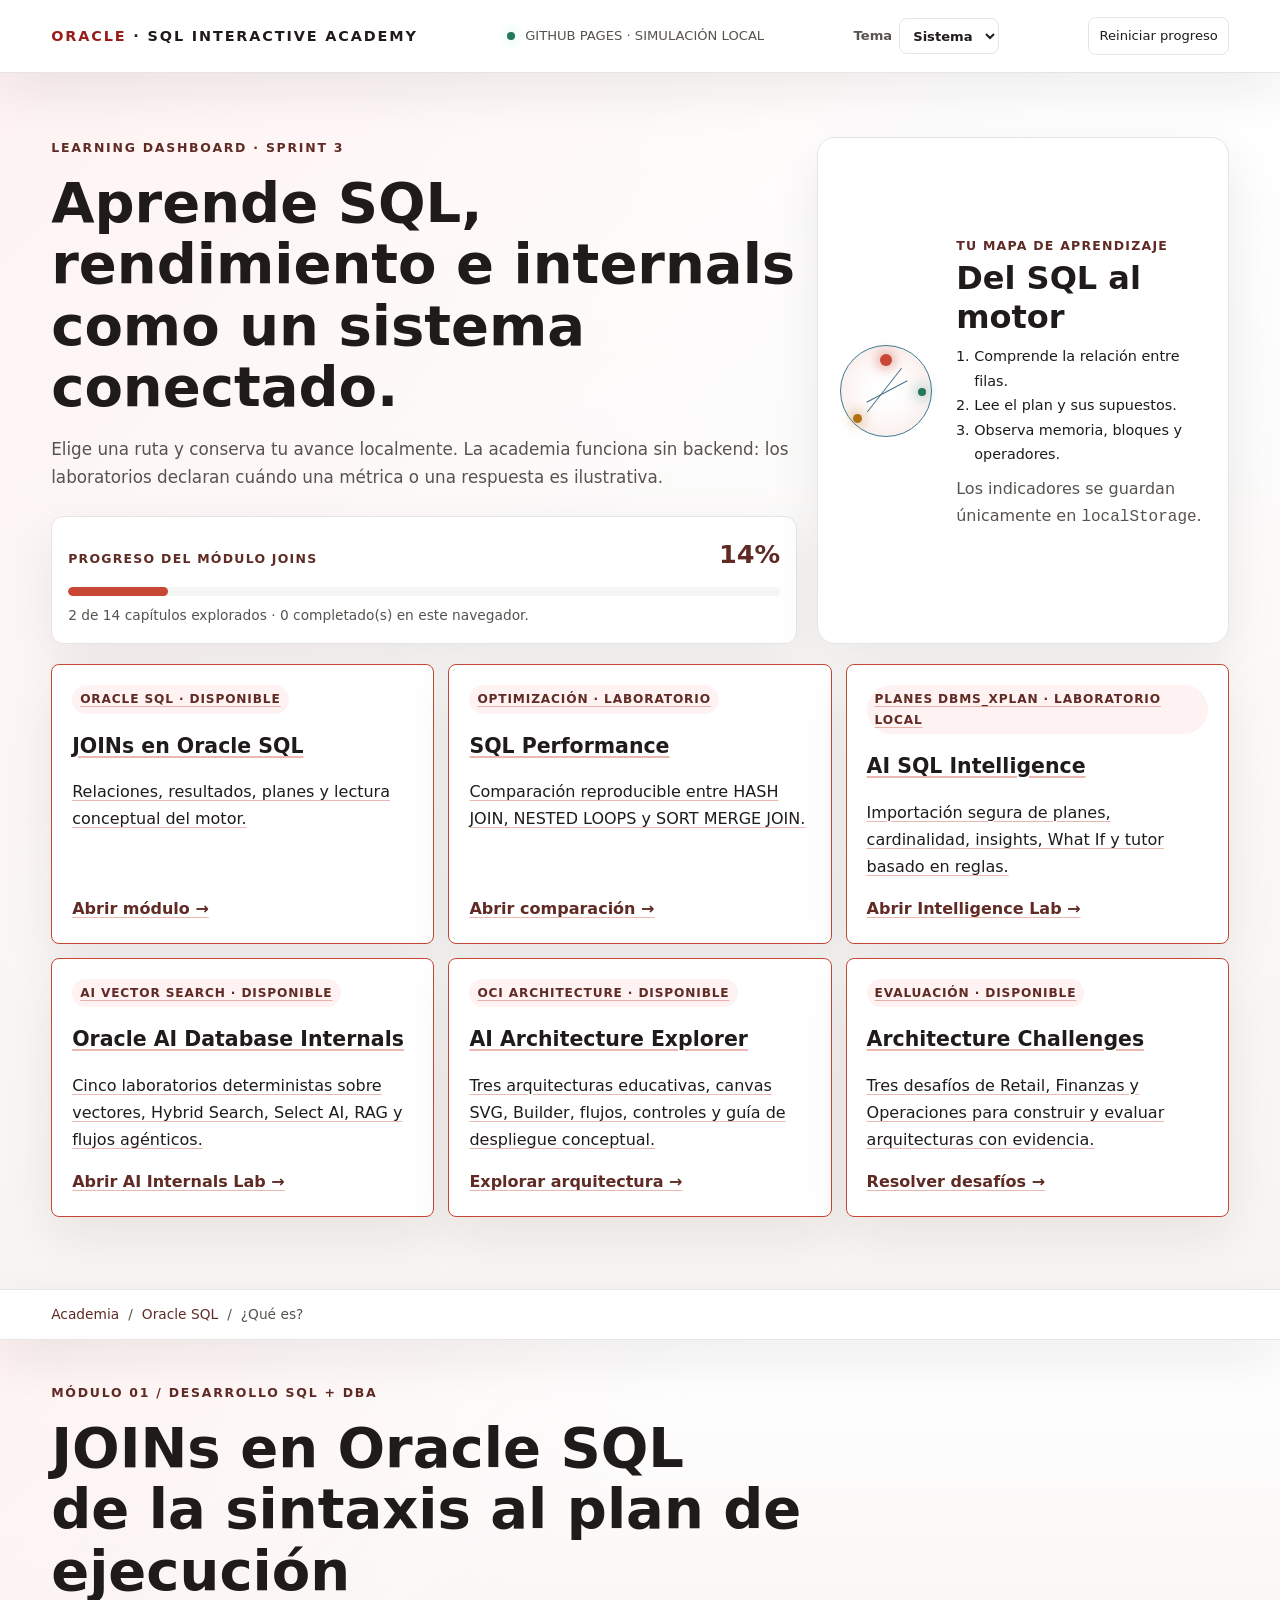
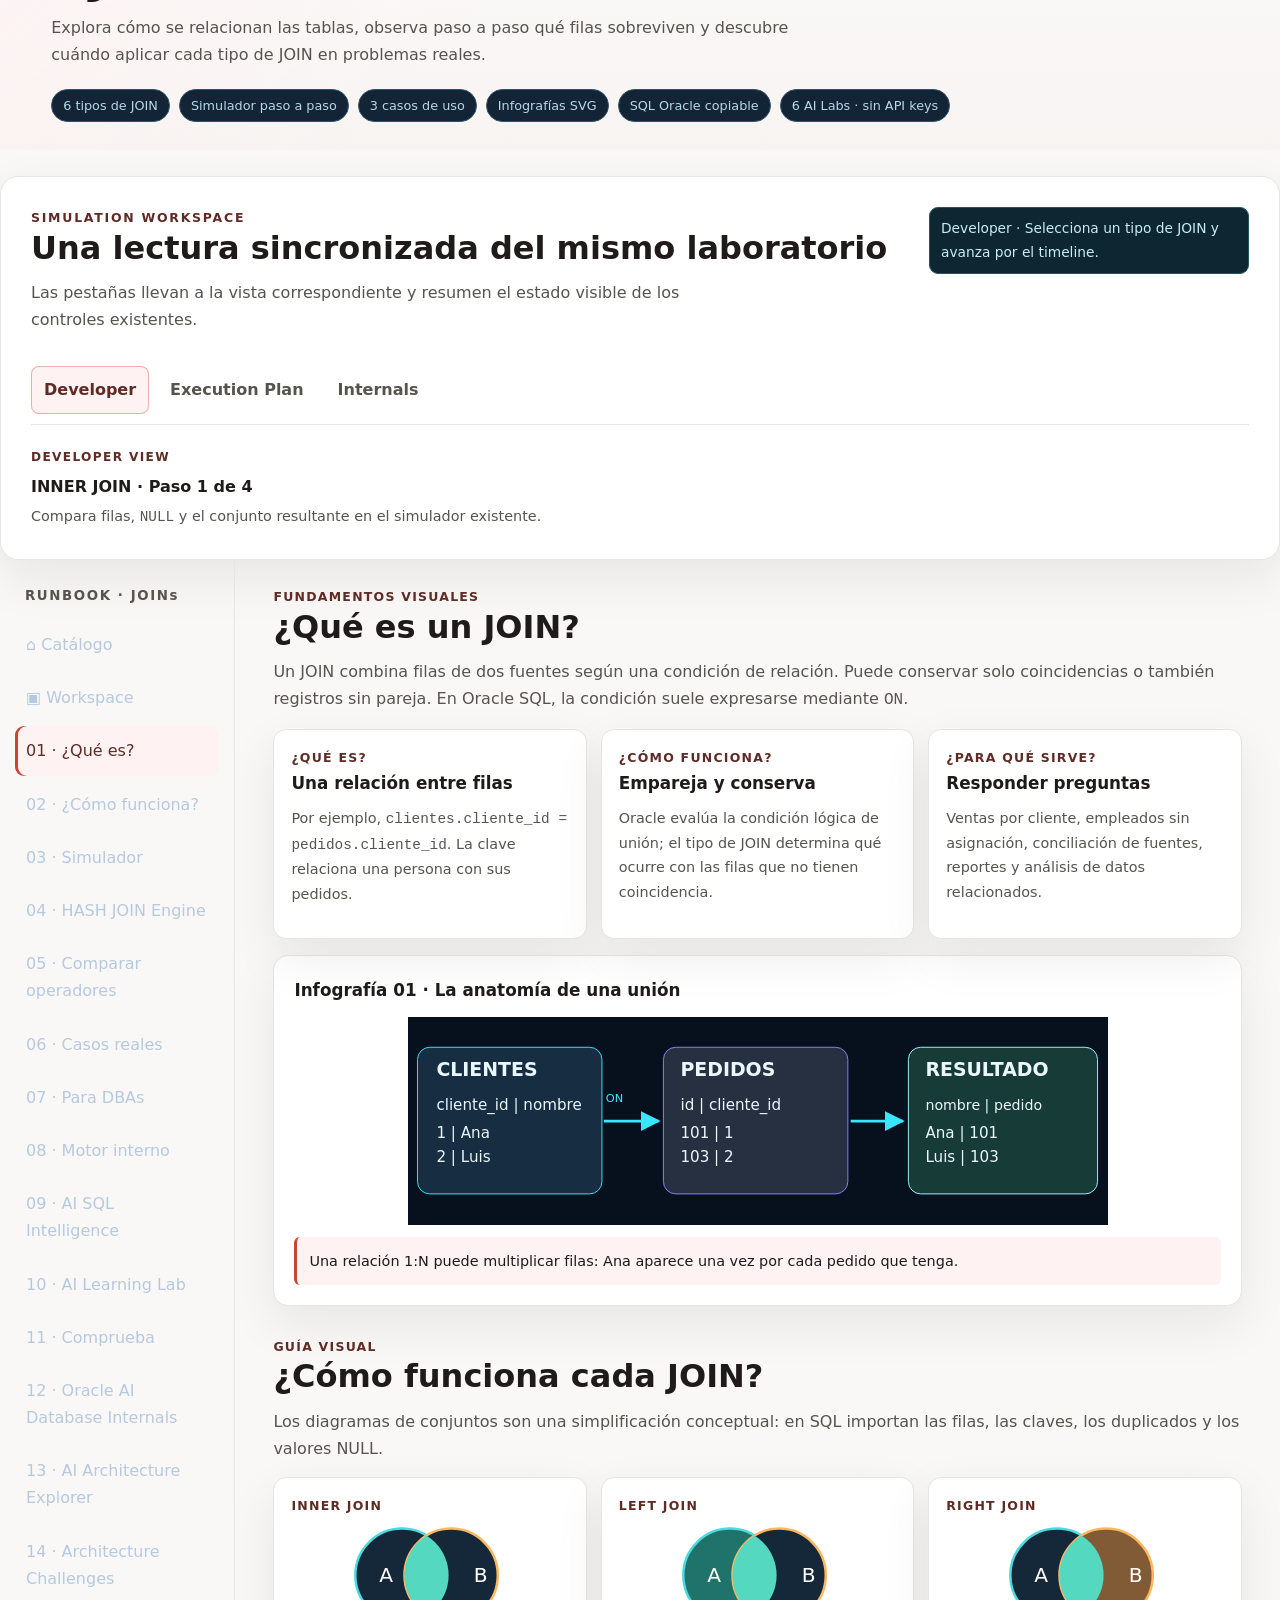
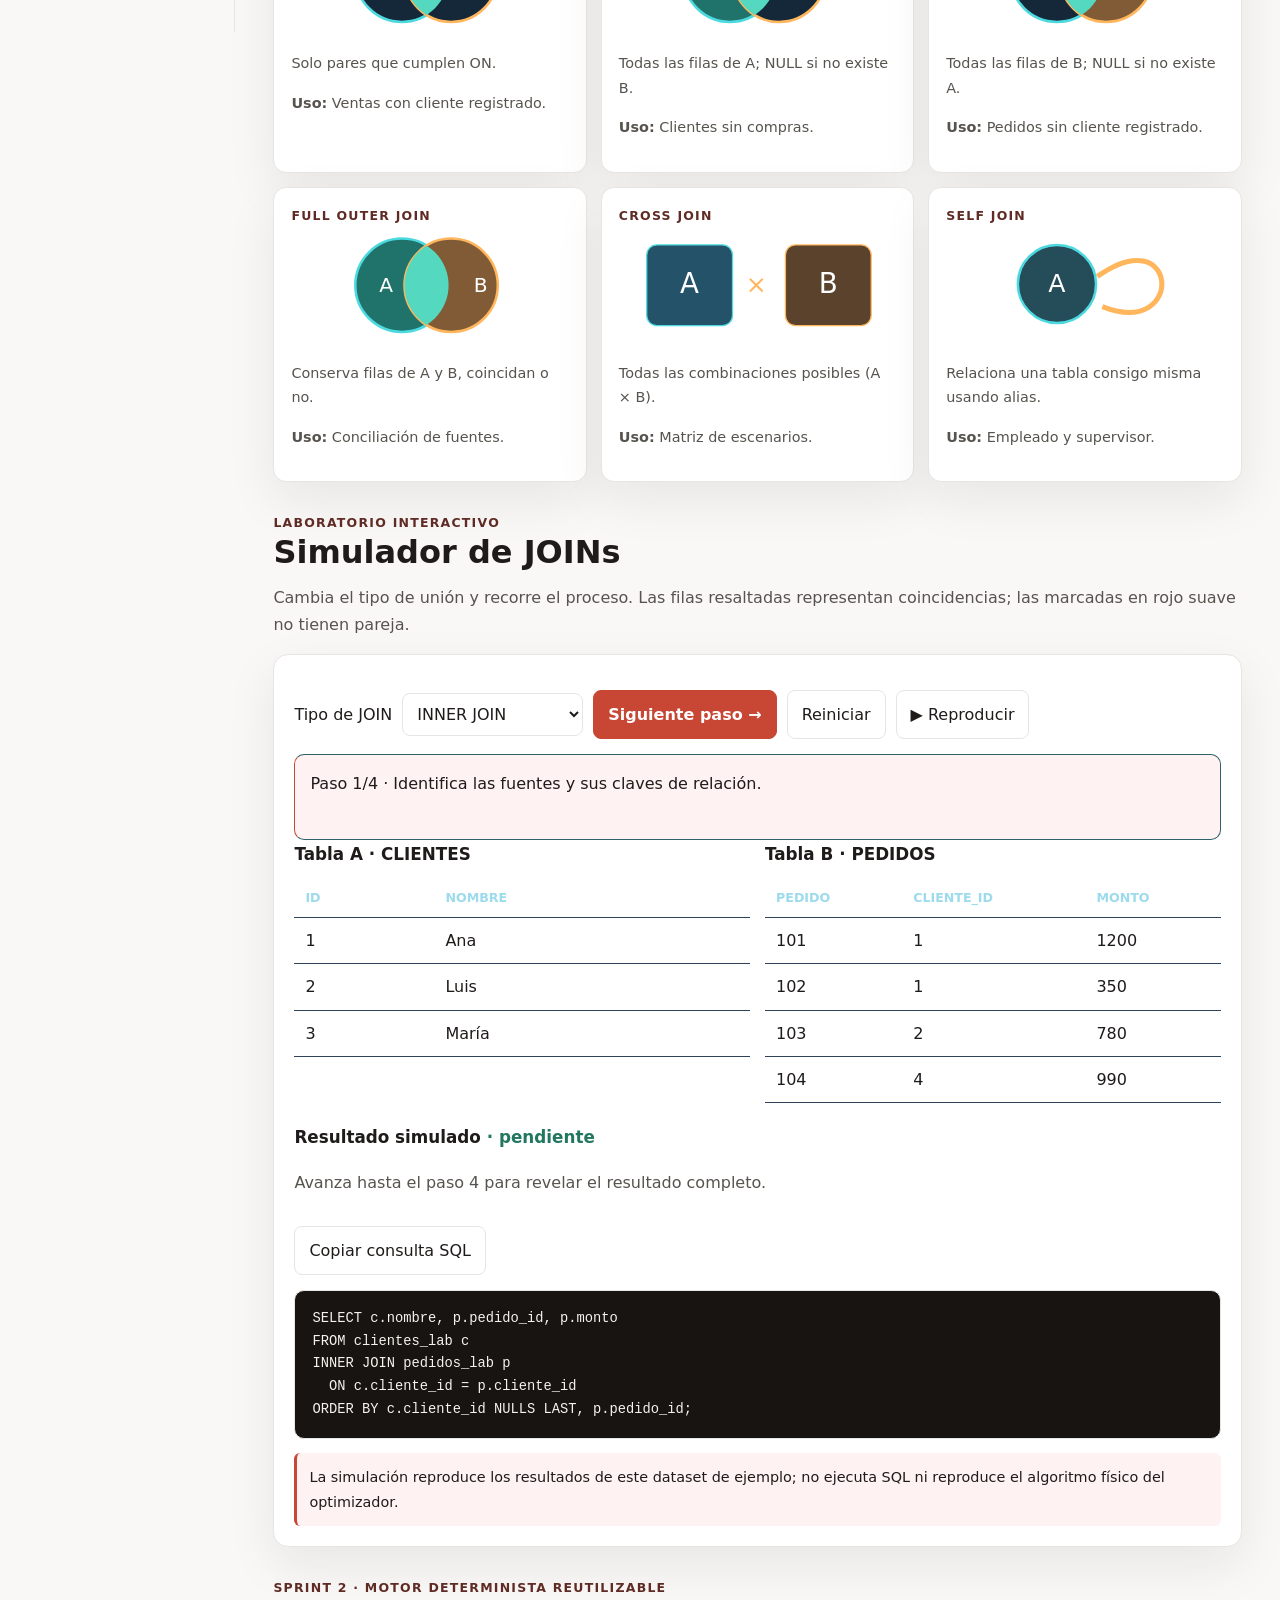
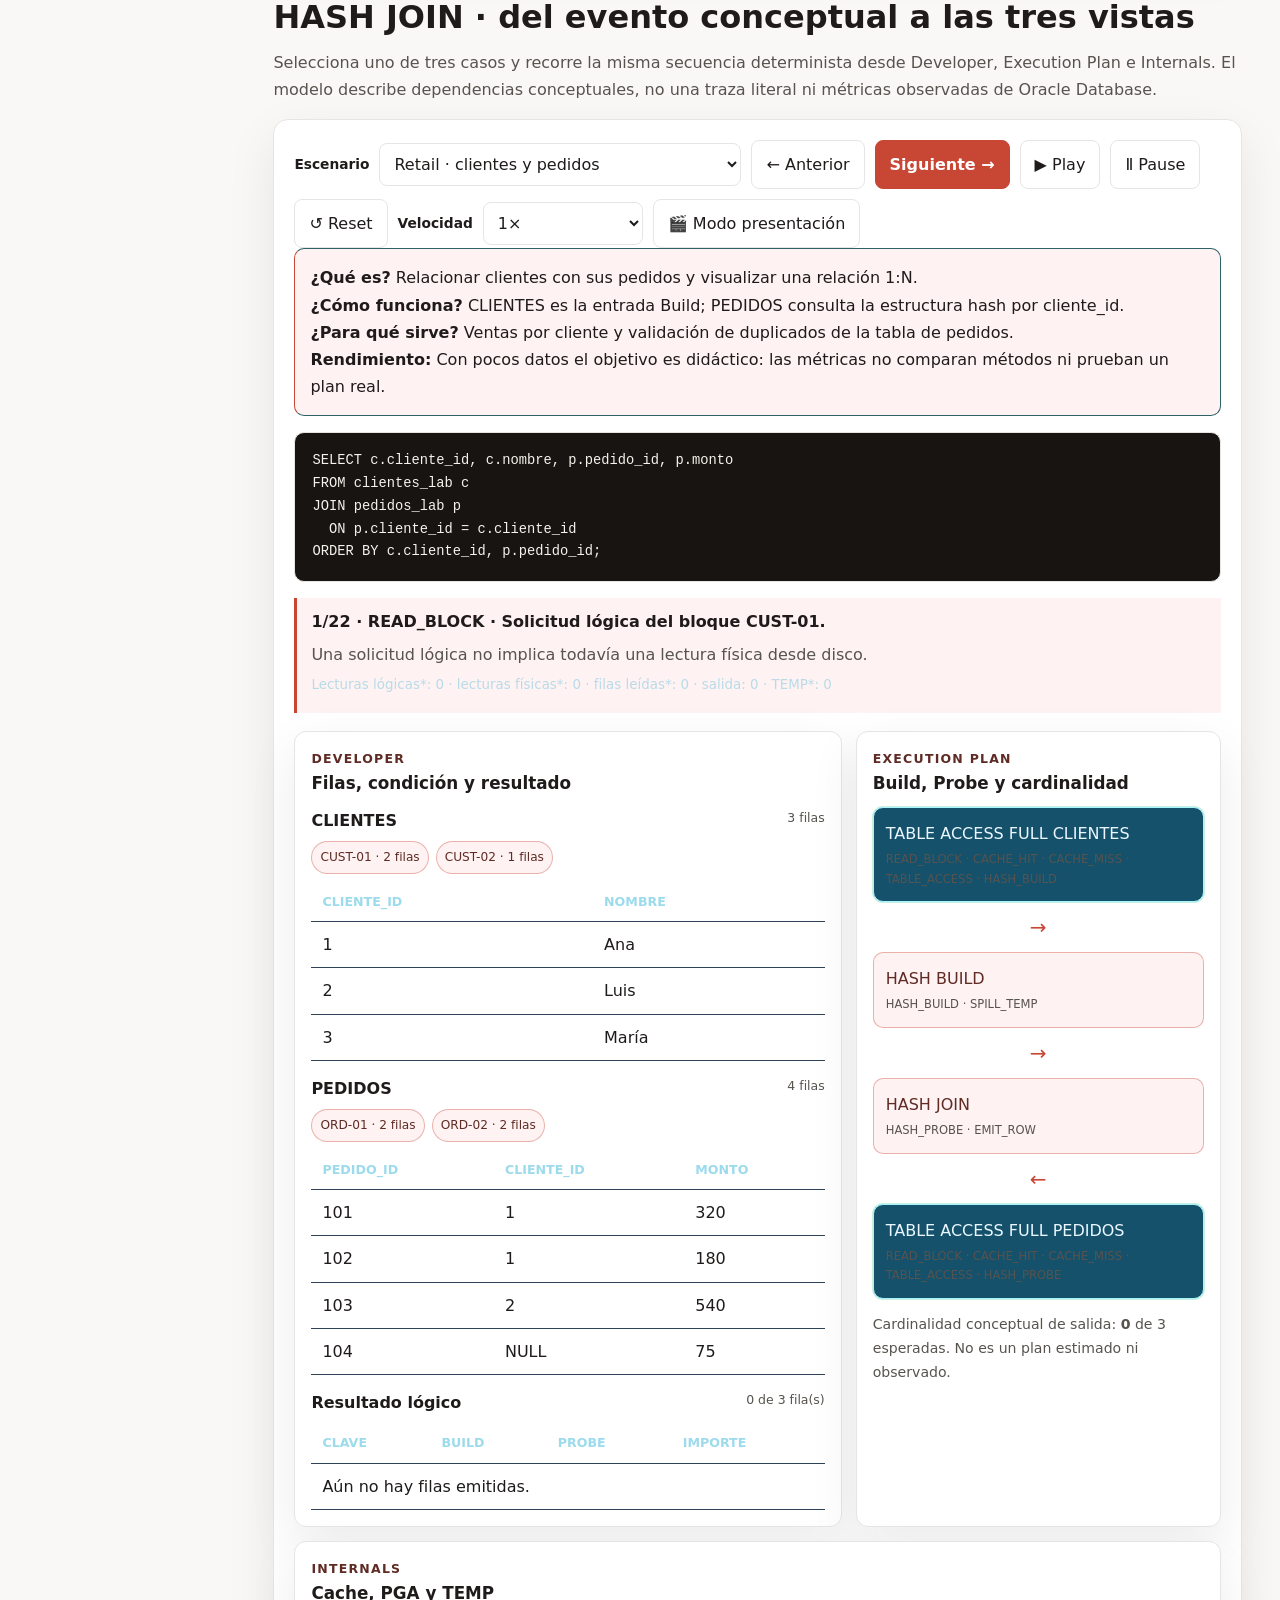
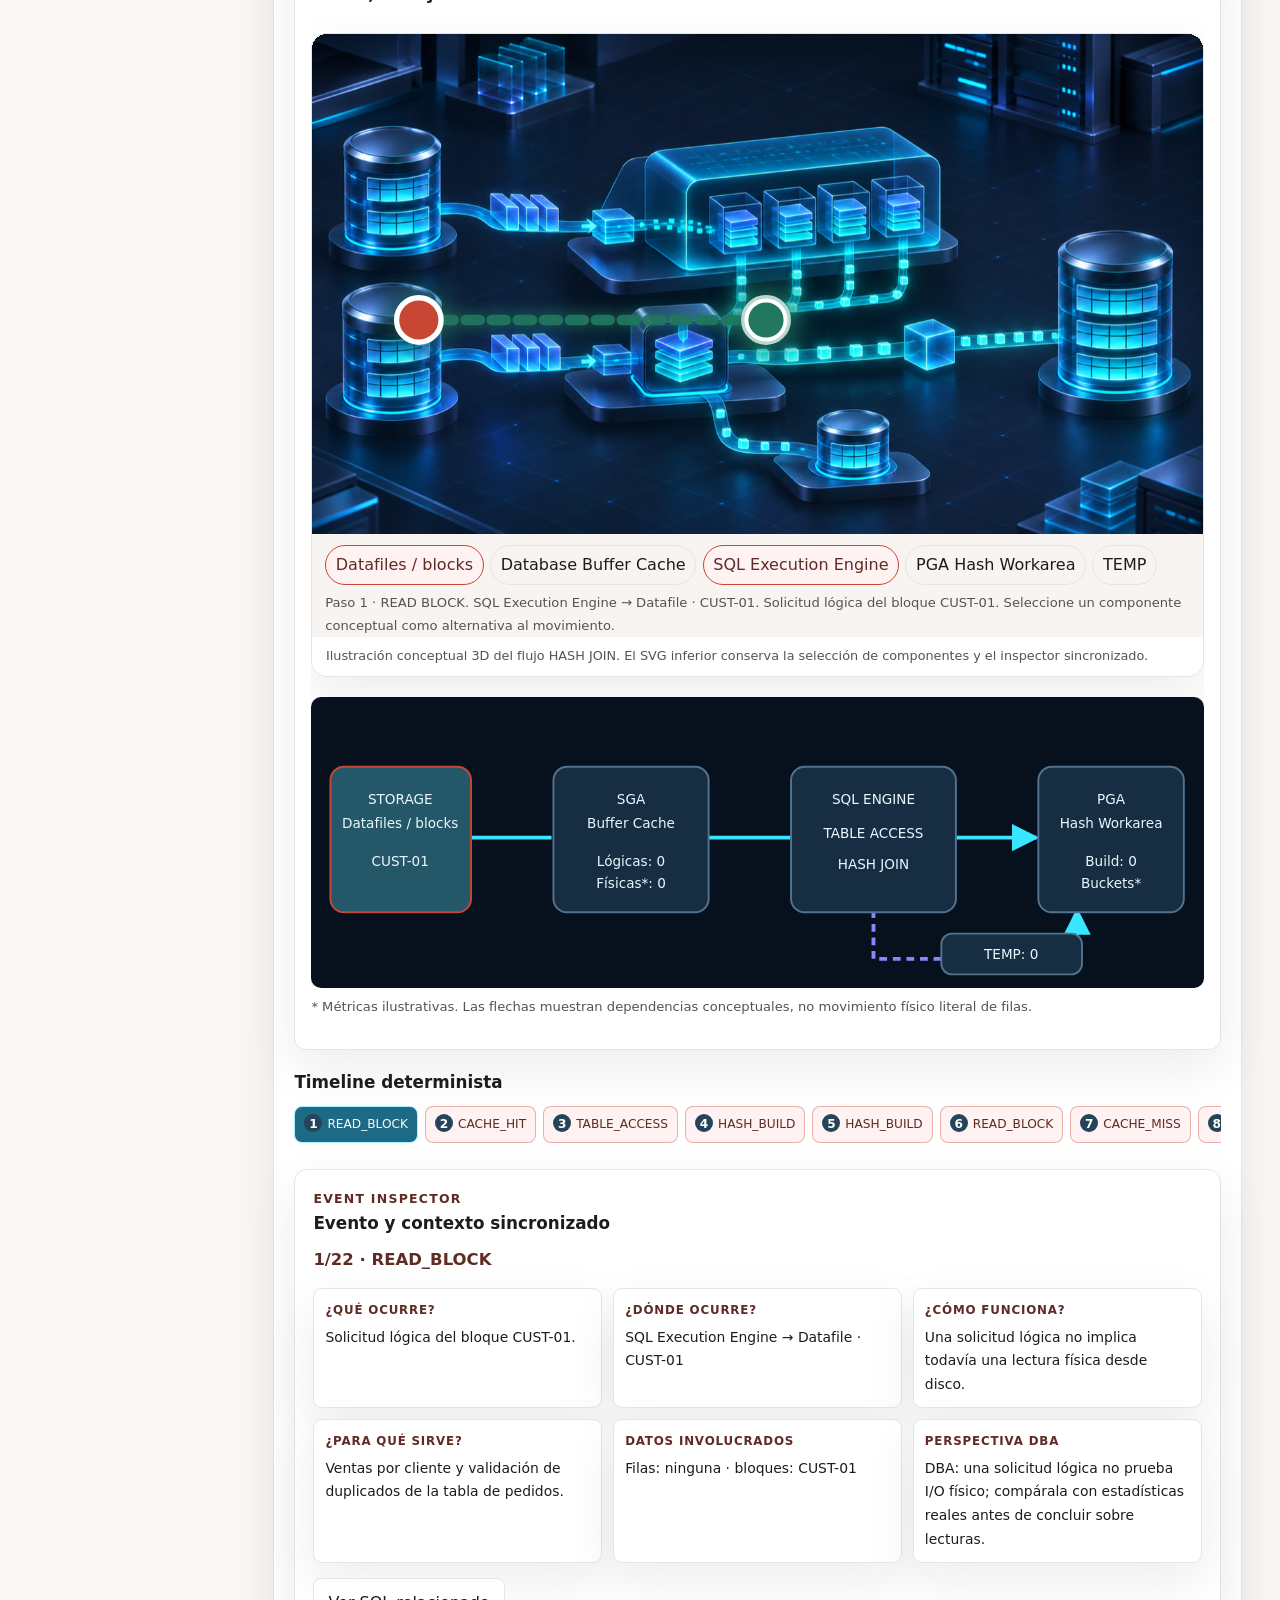
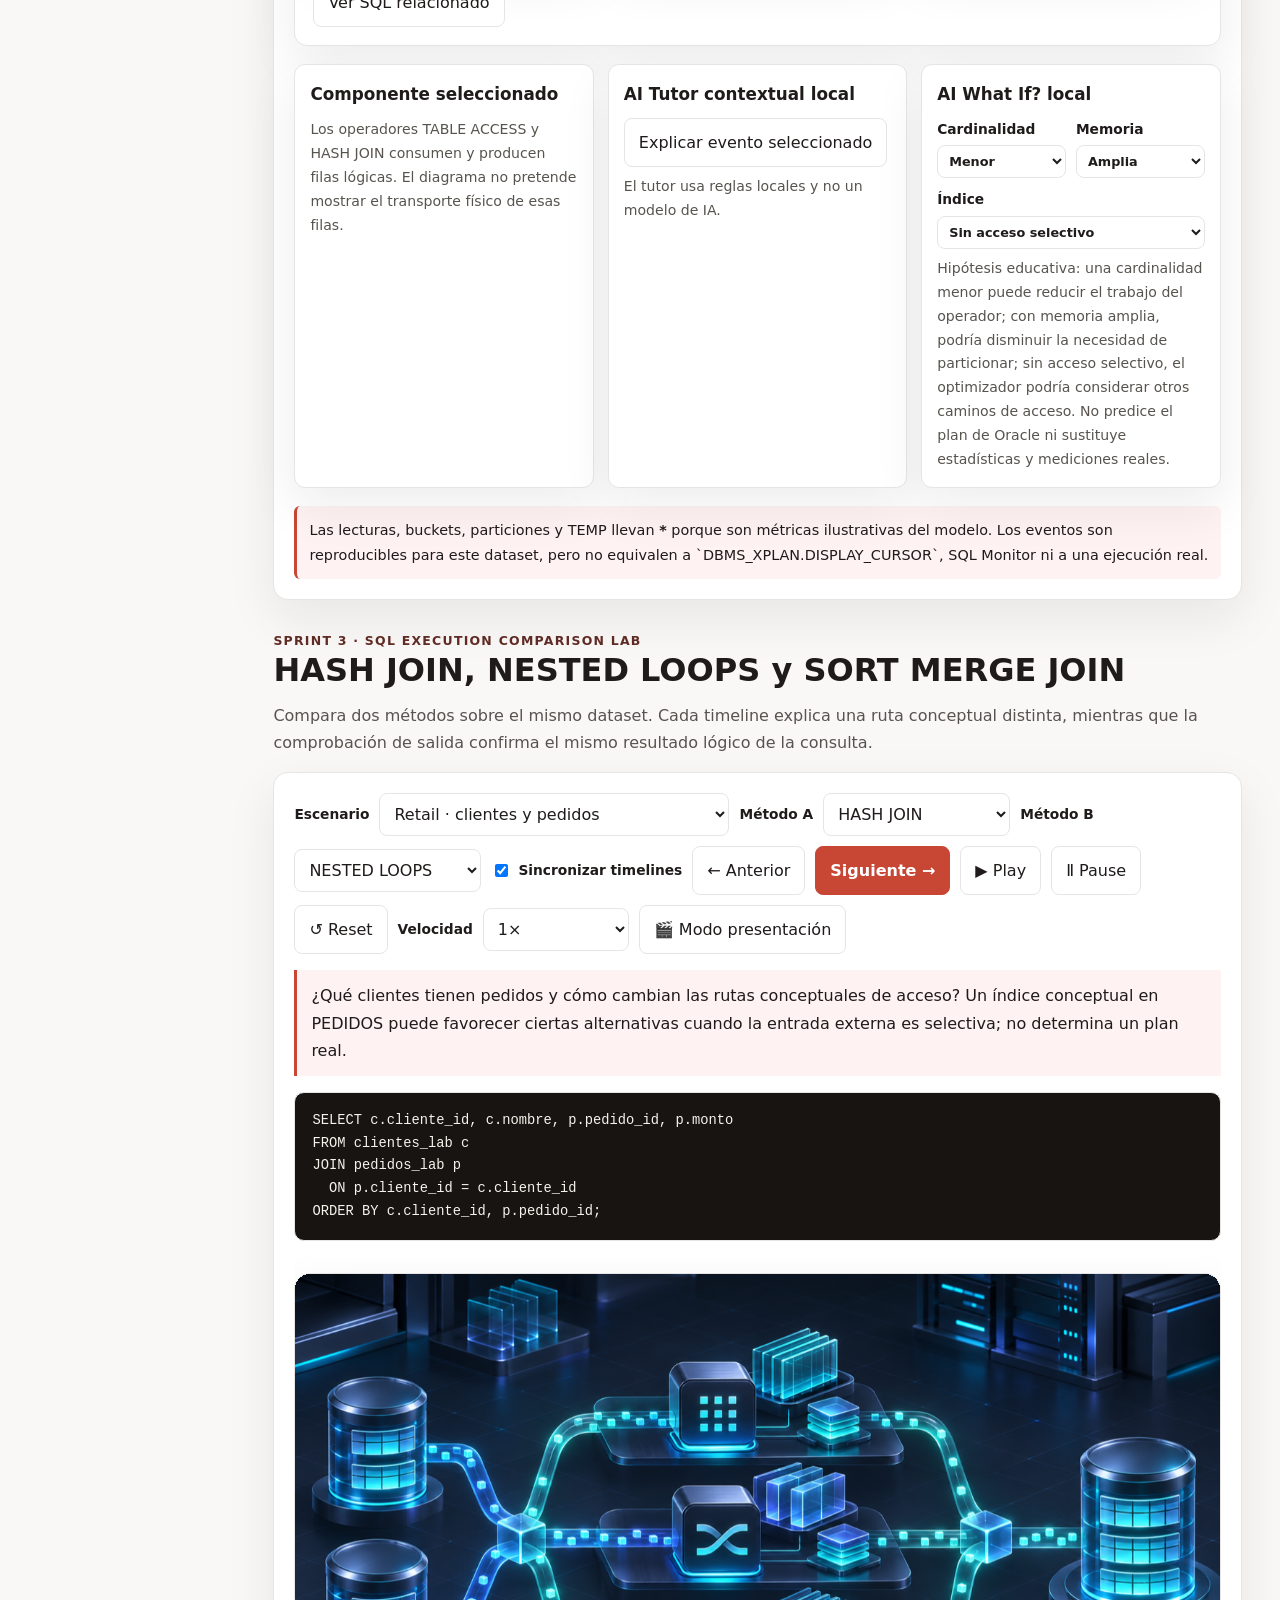
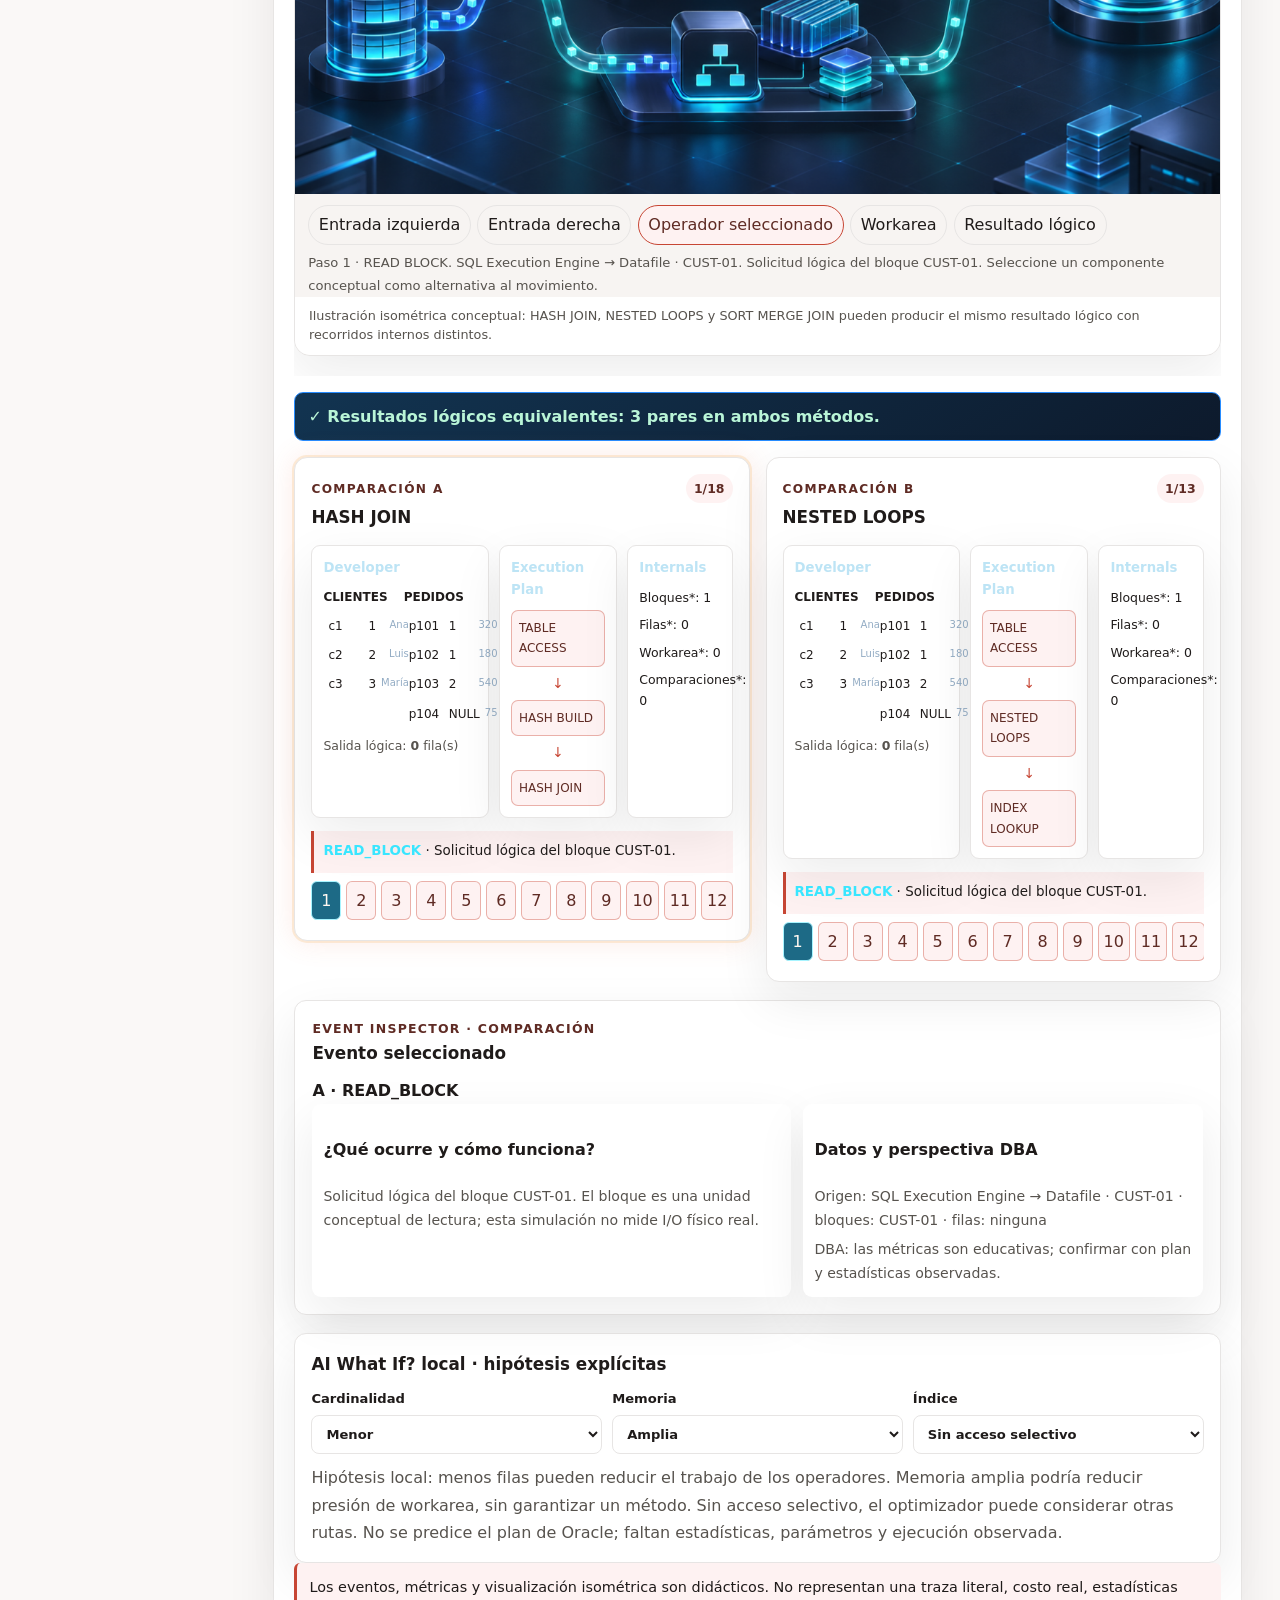
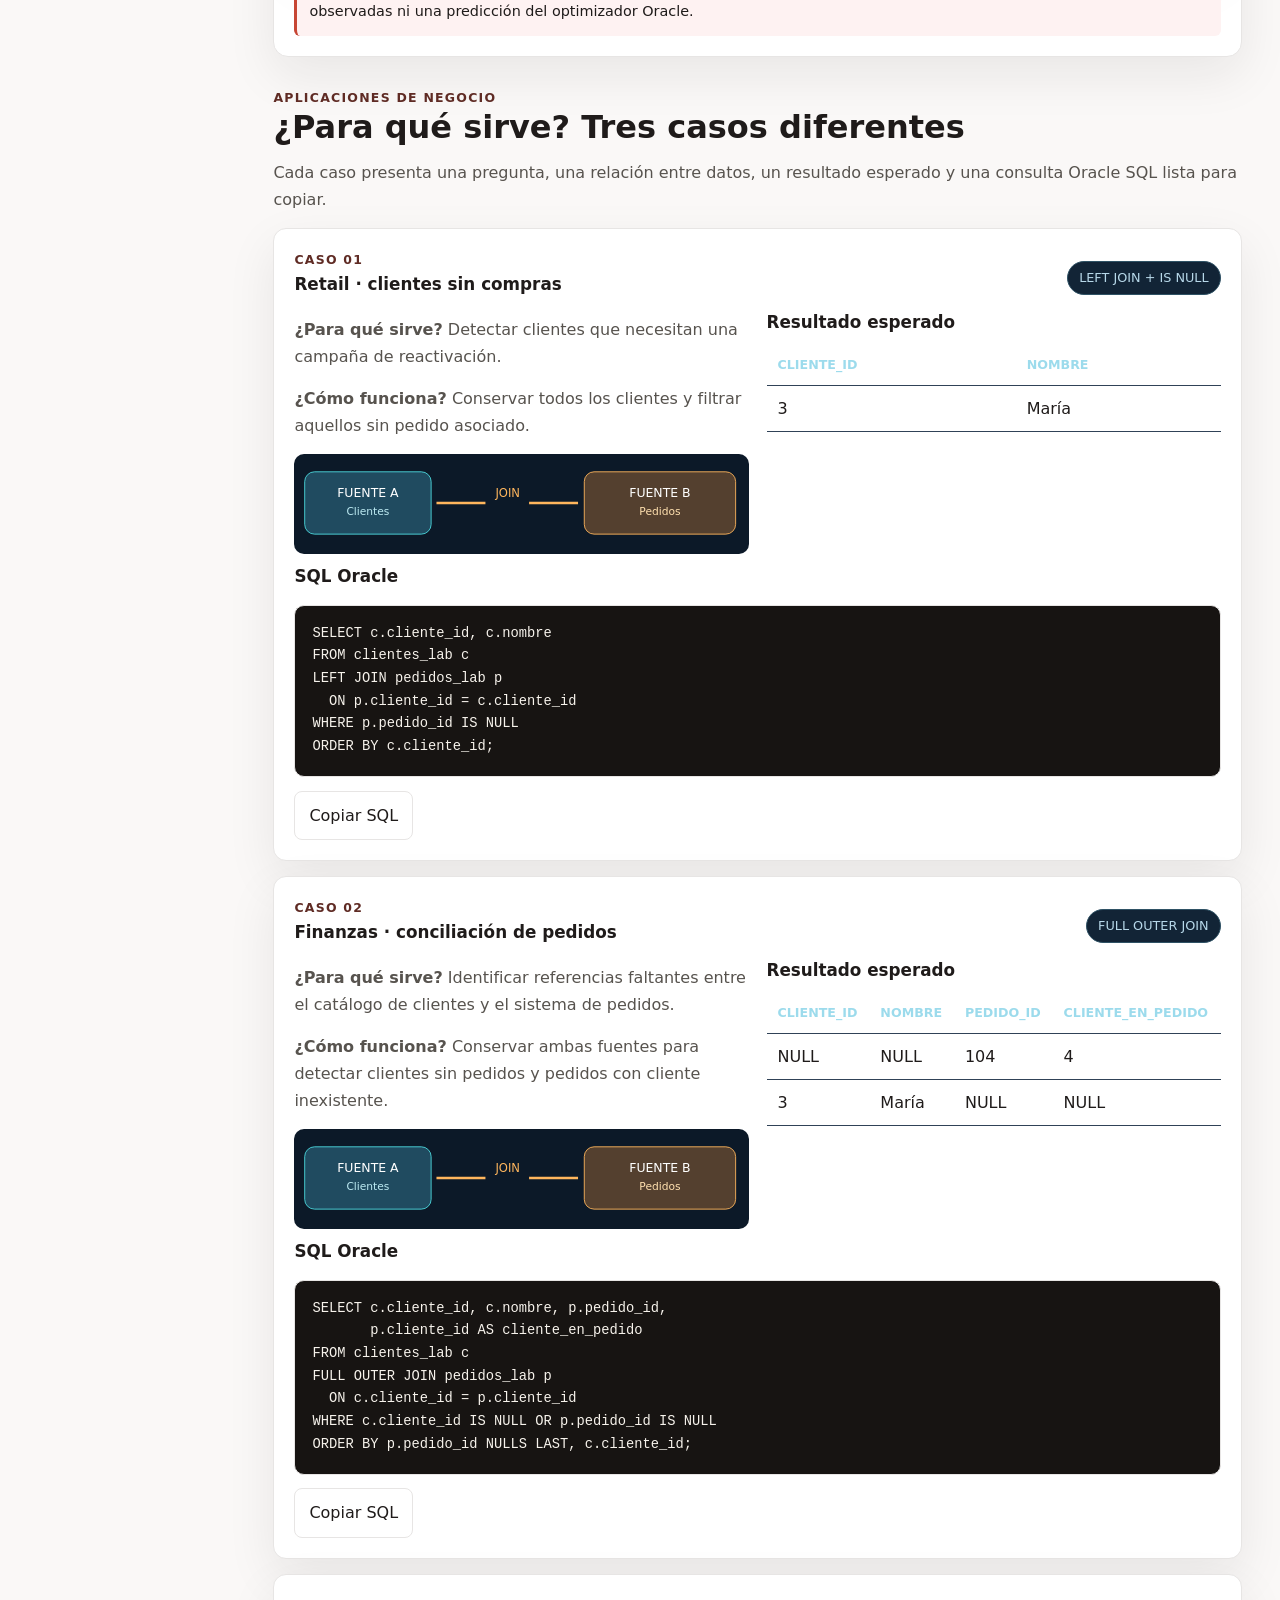
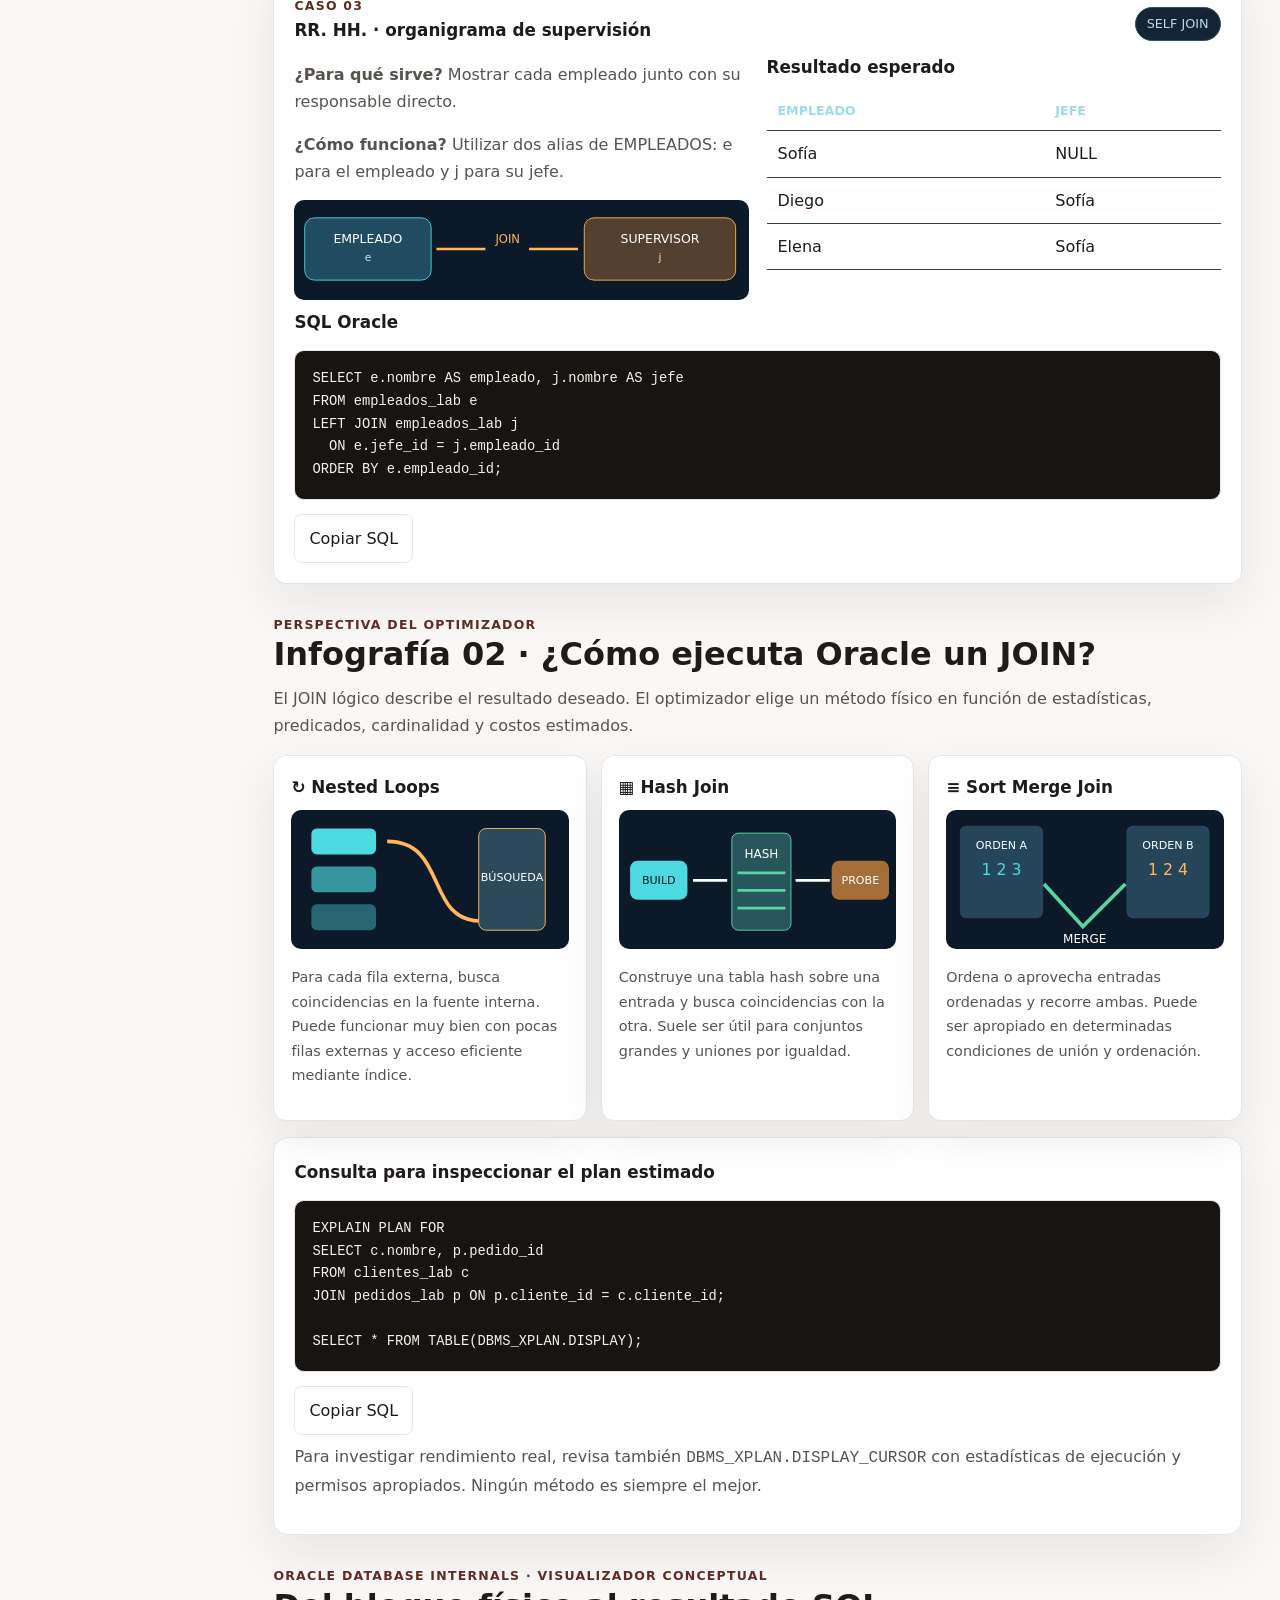
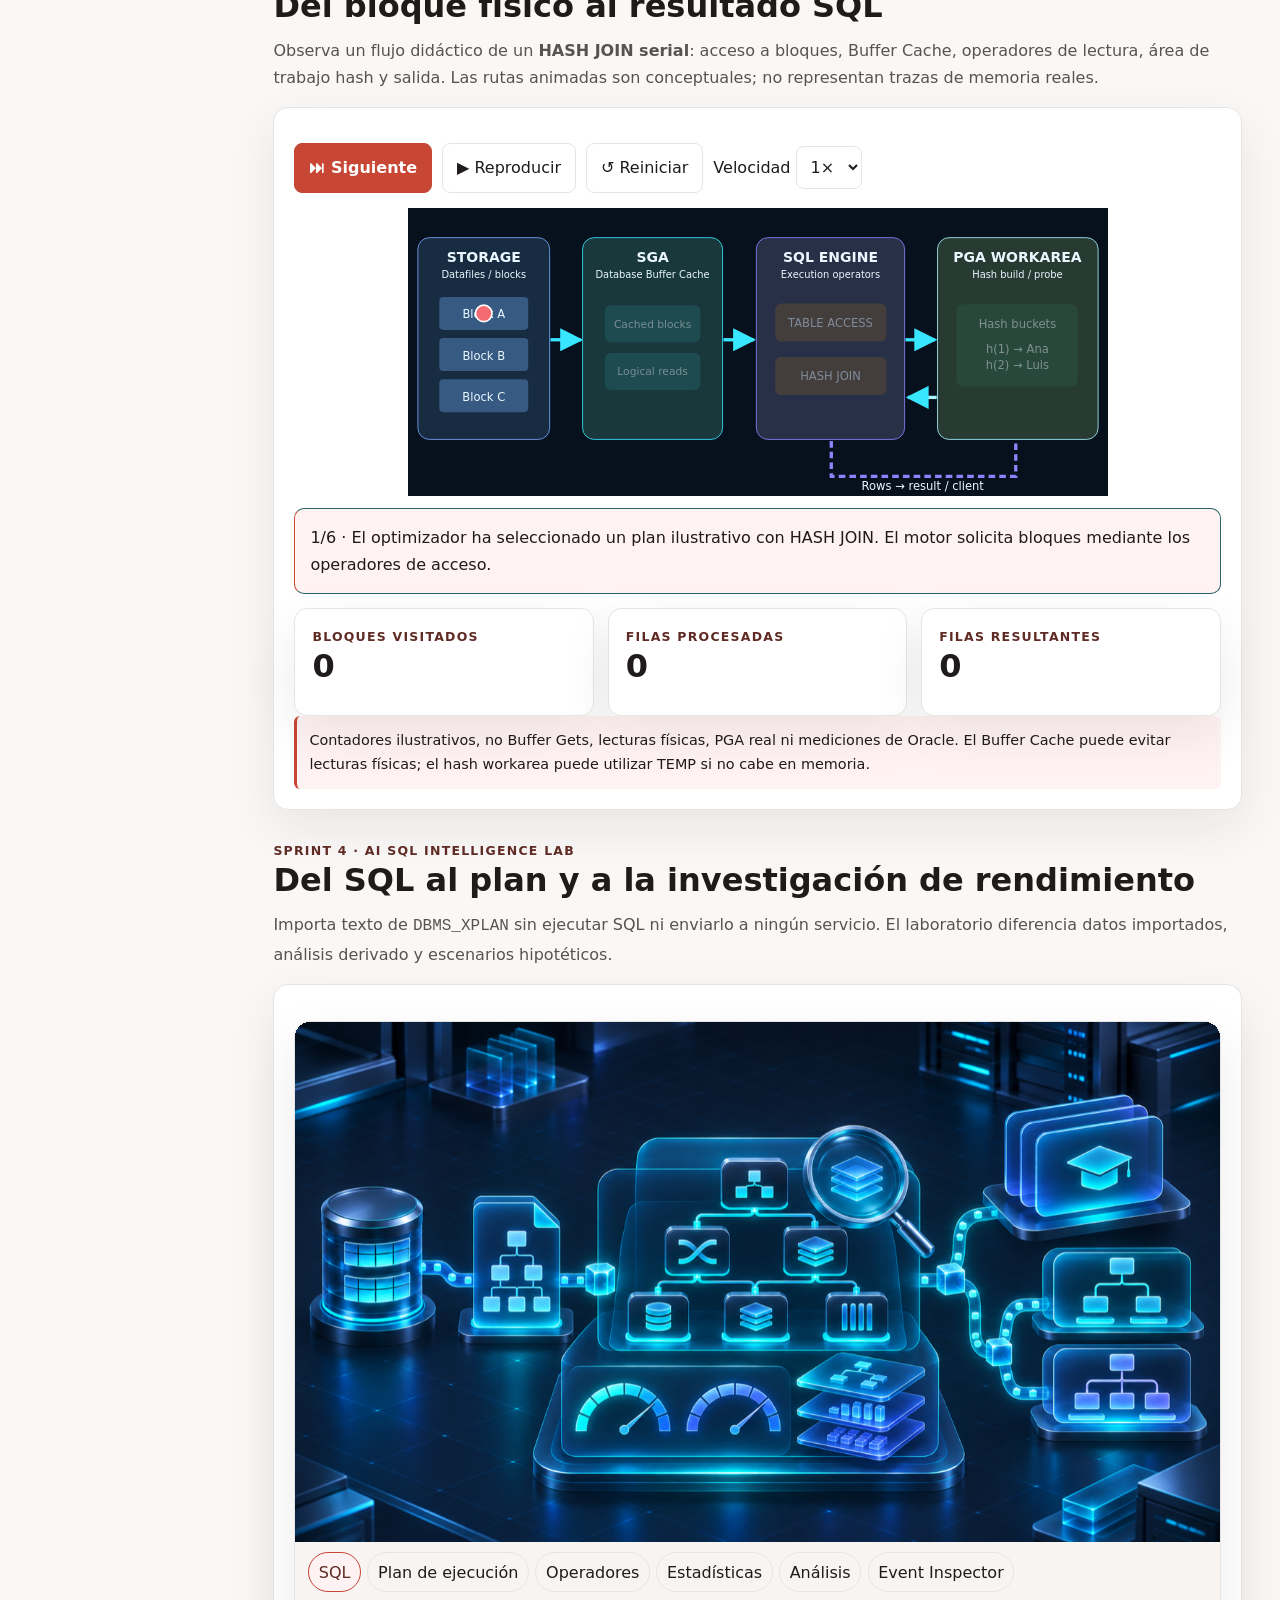
==== commit 79e40c29: "feat: add presentation mode and architecture challenges" ====
--- a/index.html
+++ b/index.html
@@ -3,7 +3,7 @@
 <script>(()=>{try{const v2=localStorage.getItem("oracle-sql-academy.theme.v2"),v1=localStorage.getItem("oracle-sql-academy.theme.v1"),mode=["light","dark","system"].includes(v2)?v2:["light","dark"].includes(v1)?v1:"system",dark=mode==="dark"||(mode==="system"&&matchMedia("(prefers-color-scheme: dark)").matches);document.documentElement.dataset.theme=dark?"dark":"light";document.documentElement.dataset.themeMode=mode;document.documentElement.style.colorScheme=dark?"dark":"light"}catch{}})();</script>
 <style>
 :root{color-scheme:dark;--bg:#080d17;--surface:#101927;--card:#172335;--line:#293b52;--text:#edf5ff;--muted:#9cb0c8;--cyan:#4cd9df;--green:#58d5a0;--orange:#ffb65d;--red:#f66b71;--blue:#79a8ff}*{box-sizing:border-box}html{scroll-behavior:smooth}body{margin:0;background:var(--bg);color:var(--text);font:15px/1.55 Inter,system-ui,-apple-system,Segoe UI,sans-serif}button,select{font:inherit}button{cursor:pointer}button:focus-visible,select:focus-visible,a:focus-visible{outline:3px solid var(--cyan);outline-offset:3px}a{color:var(--cyan)}.top{padding:17px clamp(18px,4vw,60px);border-bottom:1px solid var(--line);display:flex;align-items:center;justify-content:space-between;gap:12px;flex-wrap:wrap;background:#0d1522}.brand{font-weight:800;letter-spacing:.13em;font-size:.9rem}.brand b{color:var(--red)}.status{display:flex;gap:10px;align-items:center;color:var(--muted);font-size:.82rem}.dot{width:8px;height:8px;border-radius:50%;background:var(--green);box-shadow:0 0 12px #58d5a077}.hero{padding:42px clamp(18px,4vw,60px) 28px;background:radial-gradient(ellipse at 80% 10%,#17334a 0,transparent 55%)}.eyebrow{color:var(--cyan);font-size:.78rem;font-weight:800;letter-spacing:.14em;text-transform:uppercase}h1{font-size:clamp(2rem,5vw,3.5rem);line-height:1.1;max-width:880px;margin:13px 0}h2{font-size:clamp(1.35rem,3vw,2rem);line-height:1.2;margin:0 0 12px}h3{margin:0 0 9px;font-size:1.05rem}p{color:var(--muted);margin:8px 0 15px}.hero p{max-width:800px}.chips{display:flex;flex-wrap:wrap;gap:9px;margin-top:20px}.chip{border:1px solid #2f5265;border-radius:100px;padding:5px 11px;color:#b7d8e9;background:#122436;font-size:.8rem}.shell{display:grid;grid-template-columns:235px minmax(0,1fr);max-width:1600px;margin:auto}.side{border-right:1px solid var(--line);padding:25px 15px;position:sticky;top:0;height:max-content}.side small{display:block;color:var(--muted);font-weight:700;margin:0 10px 12px;letter-spacing:.12em}.side a{display:block;text-decoration:none;padding:11px;border-radius:9px;color:#b5c9df;margin:4px 0}.side a:hover,.side a:focus{background:#1b3145;color:white}.main{padding:26px clamp(16px,3vw,45px) 60px;min-width:0}.section{margin:0 0 30px}.panel{background:var(--surface);border:1px solid var(--line);border-radius:15px;padding:20px;margin:16px 0}.grid{display:grid;grid-template-columns:repeat(3,minmax(0,1fr));gap:14px}.card{background:var(--card);border:1px solid var(--line);border-radius:13px;padding:17px;min-width:0}.card p{font-size:.9rem}.kicker{color:var(--cyan);font-size:.78rem;letter-spacing:.1em;text-transform:uppercase;font-weight:800}.visual{width:100%;max-width:700px;display:block;margin:12px auto}.legend{display:flex;gap:17px;flex-wrap:wrap;color:var(--muted);font-size:.85rem}.swatch{width:10px;height:10px;border-radius:50%;display:inline-block;margin-right:5px}.controls{display:flex;gap:10px;flex-wrap:wrap;align-items:center;margin:15px 0}.btn{border:1px solid #37506a;background:#1b3149;color:#e9f4ff;border-radius:9px;padding:10px 14px;min-height:42px}.btn.primary{background:var(--cyan);color:#081721;border-color:var(--cyan);font-weight:800}.btn:hover{filter:brightness(1.12)}select{border:1px solid #37506a;border-radius:9px;background:#1b3149;color:white;padding:10px;max-width:100%}.split{display:grid;grid-template-columns:1fr 1fr;gap:15px}.scroll{overflow:auto}table{border-collapse:collapse;width:100%;min-width:250px}th,td{padding:9px 11px;border-bottom:1px solid #304257;text-align:left;white-space:nowrap}th{color:#9cdbec;font-size:.79rem;text-transform:uppercase}tr.match td{background:#133a38}tr.unmatched td{background:#382c32}pre{background:#070d16;border:1px solid #273a4f;border-radius:10px;padding:17px;color:#cce4fa;overflow:auto;font-size:.86rem;line-height:1.65}code{font-family:ui-monospace,SFMono-Regular,Consolas,monospace}.hint{border-left:3px solid var(--orange);background:#30271d;color:#ffdcaa;padding:12px;border-radius:6px;font-size:.9rem}.stepbox{background:#112b32;border:1px solid #2d6268;padding:15px;border-radius:10px;min-height:86px;color:#e1f8fb}.badge{color:var(--green);font-weight:800}.case{border:1px solid var(--line);border-radius:13px;background:var(--surface);margin:15px 0;padding:20px}.case header{display:flex;justify-content:space-between;align-items:center;gap:10px;flex-wrap:wrap}.case .case-type{color:var(--orange);font-size:.8rem;font-weight:800}.case-grid{display:grid;grid-template-columns:1fr 1fr;gap:18px}.muted{color:var(--muted)}.diagram{width:100%;height:auto;max-height:250px;background:#0c1928;border-radius:10px}.quiz{display:grid;gap:8px}.quiz label{padding:10px;background:#1b2b3d;border-radius:8px;cursor:pointer}.quiz input{margin-right:8px}.feedback{margin-top:10px;color:var(--green);font-weight:700}.foot{border-top:1px solid var(--line);padding:25px;color:var(--muted);font-size:.85rem;text-align:center}@media(max-width:950px){.shell{grid-template-columns:1fr}.side{position:static;border-right:0;border-bottom:1px solid var(--line);display:flex;gap:8px;overflow:auto;padding:10px}.side small{display:none}.side a{white-space:nowrap}.grid{grid-template-columns:1fr 1fr}}@media(max-width:650px){.grid,.split,.case-grid{grid-template-columns:1fr}.hero{padding-top:26px}.panel,.case{padding:15px}}@media(prefers-reduced-motion:reduce){html{scroll-behavior:auto}}
-</style><link rel="stylesheet" href="assets/portal.css"><link rel="stylesheet" href="assets/hash-join-visualizer.css"><link rel="stylesheet" href="assets/join-comparison.css"><link rel="stylesheet" href="assets/animated-data-flow.css"><script src="content/module-catalog.js" defer></script><script src="content/hash-join-scenarios.js" defer></script><script src="content/execution-comparison-scenarios.js" defer></script><script src="simulation/hash-join-engine.js" defer></script><script src="simulation/join-comparison-engine.js" defer></script><script src="renderer/hash-join-renderer.js" defer></script><script src="renderer/join-comparison-renderer.js" defer></script><script src="renderer/animated-data-flow-renderer.js" defer></script><script src="assets/portal.js" defer></script><script src="ui/hash-join-visualizer.js" defer></script><script src="ui/join-comparison-lab.js" defer></script></head><body>
+</style><link rel="stylesheet" href="assets/portal.css"><link rel="stylesheet" href="assets/hash-join-visualizer.css"><link rel="stylesheet" href="assets/join-comparison.css"><link rel="stylesheet" href="assets/animated-data-flow.css"><link rel="stylesheet" href="assets/presentation-mode.css"><script src="content/module-catalog.js" defer></script><script src="content/hash-join-scenarios.js" defer></script><script src="content/execution-comparison-scenarios.js" defer></script><script src="simulation/hash-join-engine.js" defer></script><script src="simulation/join-comparison-engine.js" defer></script><script src="renderer/hash-join-renderer.js" defer></script><script src="renderer/join-comparison-renderer.js" defer></script><script src="renderer/animated-data-flow-renderer.js" defer></script><script src="renderer/presentation-renderer.js" defer></script><script src="ui/presentation-mode.js" defer></script><script src="assets/portal.js?v=11" defer></script><script src="ui/hash-join-visualizer.js" defer></script><script src="ui/join-comparison-lab.js" defer></script></head><body>
 <a class="skip-link" href="#mainContent">Saltar al contenido del módulo</a>
 <header class="top"><a class="brand" href="#dashboard" aria-label="Oracle SQL Interactive Academy, ir al catálogo"><b>ORACLE</b> · SQL INTERACTIVE ACADEMY</a><div class="status"><span class="dot"></span> GITHUB PAGES · SIMULACIÓN LOCAL</div><button class="portal-action" type="button" id="resetProgress">Reiniciar progreso</button></header>
 <section class="dashboard" id="dashboard" aria-labelledby="dashboardTitle"><div class="dashboard-copy"><div class="eyebrow">Learning Dashboard · Sprint 3</div><h1 id="dashboardTitle">Aprende SQL, rendimiento e internals como un sistema conectado.</h1><p>Elige una ruta y conserva tu avance localmente. La academia funciona sin backend: los laboratorios declaran cuándo una métrica o una respuesta es ilustrativa.</p><div class="dashboard-progress"><div><span class="kicker">Progreso del módulo JOINs</span><strong id="progressPercent">0%</strong></div><div class="progress-track" role="progressbar" id="progressBar" aria-label="Progreso del módulo JOINs" aria-valuemin="0" aria-valuemax="100" aria-valuenow="0"><span></span></div><p id="progressSummary" aria-live="polite">0 de 10 capítulos explorados en este navegador.</p></div></div><aside class="dashboard-guide" aria-labelledby="guideTitle"><div class="guide-orbit" aria-hidden="true"><span></span><span></span><span></span></div><div><div class="kicker">Tu mapa de aprendizaje</div><h2 id="guideTitle">Del SQL al motor</h2><ol><li>Comprende la relación entre filas.</li><li>Lee el plan y sus supuestos.</li><li>Observa memoria, bloques y operadores.</li></ol><p class="muted">Los indicadores se guardan únicamente en <code>localStorage</code>.</p></div></aside><div class="module-catalog" id="moduleCatalog" aria-label="Catálogo de módulos"></div><div class="portal-feedback" id="portalFeedback" aria-live="polite"></div></section>
@@ -54,7 +54,8 @@
 <div class="panel"><h3>📚 RAG · recuperación de contexto</h3><p>Selecciona una pregunta para visualizar el flujo: documentos → fragmentos → recuperación → contexto → respuesta.</p><div class="controls"><select id="ragQ"><option value="hash">¿Qué es HASH JOIN?</option><option value="pga">¿Qué hace la PGA?</option><option value="vector">¿Para qué sirve Vector Search?</option></select><button class="btn primary" id="runRag">Recuperar contexto</button></div><div class="stepbox" id="ragResult" aria-live="polite">Aquí se mostrarán los fragmentos recuperados y la respuesta fundamentada.</div><div class="hint">Corpus didáctico local y selección determinista; no hay indexación vectorial, embeddings ni generación de texto por un modelo.</div></div>
 </section>
 <section id="reto" class="section"><div class="kicker">Comprueba tu comprensión</div><h2>Reto rápido</h2><div class="panel"><h3>Quieres listar TODOS los clientes, incluso quienes no han comprado. ¿Qué JOIN usarías si CLIENTES está a la izquierda?</h3><form id="quiz" class="quiz"><label><input type="radio" name="q" value="INNER">INNER JOIN</label><label><input type="radio" name="q" value="LEFT">LEFT JOIN</label><label><input type="radio" name="q" value="CROSS">CROSS JOIN</label><button class="btn primary" type="submit">Comprobar</button></form><div class="feedback" id="feedback" aria-live="polite"></div></div></section>
-<nav class="chapter-nav" aria-label="Navegación entre capítulos"><a class="btn" id="previousChapter" href="#dashboard">← Volver al catálogo</a><span id="chapterPosition" aria-live="polite">Capítulo 1 de 8</span><a class="btn primary" id="nextChapter" href="#como">Siguiente capítulo →</a></nav>
+<section id="architecture-challenges" class="section" aria-labelledby="architectureChallengesTitle"></section>
+<nav class="chapter-nav" aria-label="Navegación entre capítulos"><a class="btn" id="previousChapter" href="#dashboard">← Volver al catálogo</a><span id="chapterPosition" aria-live="polite">Capítulo 1 de 14</span><a class="btn primary" id="nextChapter" href="#como">Siguiente capítulo →</a></nav>
 </main></div><footer>Oracle SQL Interactive Academy · Módulo 01 · Sitio estático para GitHub Pages · Datos ficticios de aprendizaje.</footer>
 <script>
 const $=id=>document.getElementById(id);
--- a/assets/portal.css
+++ b/assets/portal.css
@@ -8,6 +8,7 @@
 .skip-link { position: fixed; top: 12px; left: 12px; z-index: 20; padding: 9px 13px; background: var(--cyan); color: #07131d; border-radius: 8px; transform: translateY(-180%); font-weight: 800; text-decoration: none; }
 .skip-link:focus { transform: translateY(0); }
 .top { position: sticky; top: 0; z-index: 10; box-shadow: 0 10px 30px rgba(0, 0, 0, .16); }
+.section { scroll-margin-top: 84px; }
 .brand { color: var(--text); text-decoration: none; }
 .portal-action { border: 1px solid #36536e; background: transparent; border-radius: 8px; color: var(--muted); padding: 7px 10px; font-size: .82rem; }
 .portal-action:hover { color: var(--text); border-color: var(--cyan); }
--- a/assets/presentation-mode.css
+++ b/assets/presentation-mode.css
@@ -0,0 +1,5 @@
+.presentation-open{border-color:var(--redwood-accent,#c74634)!important}.presentation-mode{position:fixed;inset:0;z-index:1000;overflow:auto;background:rgba(8,13,23,.96);padding:clamp(14px,3vw,42px);color:var(--text)}.presentation-shell{max-width:1500px;margin:auto}.presentation-header,.presentation-toolbar,.challenge-heading{display:flex;align-items:center;justify-content:space-between;gap:14px;flex-wrap:wrap}.presentation-header{border-bottom:1px solid var(--line);padding-bottom:15px}.presentation-title{margin:.2rem 0}.presentation-subtitle{margin:0}.presentation-close{border-color:var(--redwood-accent,#c74634)}.presentation-stage{min-height:clamp(240px,52vh,680px);display:grid;place-items:center;padding:18px 0}.presentation-figure{width:min(1200px,100%);margin:0}.presentation-figure .animated-flow-stage{aspect-ratio:16/9}.presentation-step{max-width:1100px;margin:0 auto 16px;padding:18px;border:1px solid var(--line);border-radius:12px;background:var(--surface);font-size:clamp(1rem,1.6vw,1.25rem)}.presentation-step p{margin:8px 0}.presentation-step-meta{display:flex;gap:12px;align-items:baseline;flex-wrap:wrap}.presentation-step-meta span{color:var(--cyan);font-weight:800;letter-spacing:.1em}.presentation-step-meta small{color:var(--muted)}.presentation-data{display:grid;grid-template-columns:repeat(4,minmax(0,1fr));gap:10px;margin:14px 0 0}.presentation-data div{padding:9px;border:1px solid var(--line);border-radius:8px;background:var(--card)}.presentation-data dt{font-size:.75rem;color:var(--muted);text-transform:uppercase}.presentation-data dd{margin:4px 0 0}.presentation-toolbar{justify-content:flex-start;margin:14px 0}.presentation-count{color:var(--cyan);font-weight:800}.presentation-inspector{max-width:1100px;margin:0 auto 12px;border-left:3px solid var(--cyan);padding:10px 14px;background:var(--surface)}.presentation-hint{font-size:.85rem;text-align:center}.presentation-mode .animated-flow-components{max-height:96px;overflow:auto}.presentation-mode .animated-flow-status{font-size:.95rem}.presentation-mode .presentation-figure figcaption{font-size:.8rem}.presentation-mode [data-presentation-action]{min-height:42px}.presentation-mode[hidden]{display:none}.sr-only{position:absolute;width:1px;height:1px;padding:0;margin:-1px;overflow:hidden;clip:rect(0,0,0,0);white-space:nowrap;border:0}body.presentation-open{overflow:hidden}.challenge-tabs{display:flex;gap:8px;flex-wrap:wrap;margin:15px 0}.challenge-tabs button{border:1px solid var(--line);background:var(--card);color:var(--text);border-radius:9px;padding:10px 14px;min-height:44px}.challenge-tabs button.is-selected,.challenge-tabs button[aria-selected=true]{border-color:var(--cyan);box-shadow:0 0 0 2px color-mix(in srgb,var(--cyan) 25%,transparent)}.challenge-dashboard{display:flex;gap:18px;flex-wrap:wrap;padding:13px;border:1px solid var(--line);border-radius:10px;background:var(--surface);margin-bottom:14px}.challenge-dashboard span{color:var(--muted)}.challenge-brief,.challenge-builder,.challenge-feedback{padding:20px;border:1px solid var(--line);border-radius:14px;background:var(--surface);margin:15px 0}.challenge-brief-columns{display:grid;grid-template-columns:1fr 1fr;gap:18px}.challenge-brief ul,.challenge-findings{padding-left:20px}.challenge-brief li{display:flex;justify-content:space-between;gap:12px;padding:6px 0;border-bottom:1px solid var(--line)}.challenge-brief li span{color:var(--muted);font-size:.8rem}.challenge-actions,.challenge-builder-controls{display:flex;gap:8px;align-items:end;flex-wrap:wrap}.challenge-builder-controls{padding:14px 0}.challenge-builder-controls label{display:grid;gap:4px;color:var(--muted);font-size:.85rem}.challenge-canvas-wrap{overflow:auto;border:1px solid var(--line);border-radius:10px;background:var(--bg);min-height:300px}.challenge-canvas-wrap .architecture-canvas{min-width:850px}.challenge-feedback .challenge-score{display:flex;gap:14px;align-items:baseline}.challenge-score strong{font-size:clamp(2rem,5vw,3.5rem);color:var(--cyan)}.challenge-score span{color:var(--muted)}.challenge-findings{list-style:none;padding:0}.challenge-finding{border:1px solid var(--line);border-left:4px solid var(--orange);margin:9px 0;padding:10px;border-radius:8px;background:var(--card)}.challenge-finding[data-status=met]{border-left-color:var(--green)}.challenge-finding[data-severity=error]{border-left-color:var(--red)}.challenge-finding button{display:flex;justify-content:space-between;width:100%;border:0;background:none;color:var(--text);text-align:left;padding:0}.challenge-finding button span{color:var(--muted);font-size:.8rem}.challenge-finding p{margin:6px 0;font-size:.9rem}.challenge-empty{color:var(--muted)}
+@media(max-width:700px){.presentation-data,.challenge-brief-columns{grid-template-columns:1fr 1fr}.presentation-mode{padding:12px}.presentation-stage{min-height:240px}.presentation-toolbar{display:grid;grid-template-columns:repeat(2,minmax(0,1fr))}.presentation-toolbar label,.presentation-toolbar select{width:100%}.challenge-actions,.challenge-builder-controls{align-items:stretch}.challenge-builder-controls label,.challenge-builder-controls select{width:100%}.challenge-builder-controls .btn{width:100%}}
+@media(max-width:430px){.presentation-data,.challenge-brief-columns{grid-template-columns:1fr}.presentation-toolbar{grid-template-columns:1fr}.presentation-step{padding:13px;font-size:1rem}}
+@media(max-width:650px){.dashboard-guide{grid-template-columns:minmax(0,1fr)!important}.dashboard-guide>div{min-width:0}}
+@media(prefers-reduced-motion:reduce){.presentation-mode *,.presentation-mode *::before,.presentation-mode *::after{animation-duration:0s!important;transition-duration:0s!important}.presentation-mode .presentation-stage{min-height:180px}}
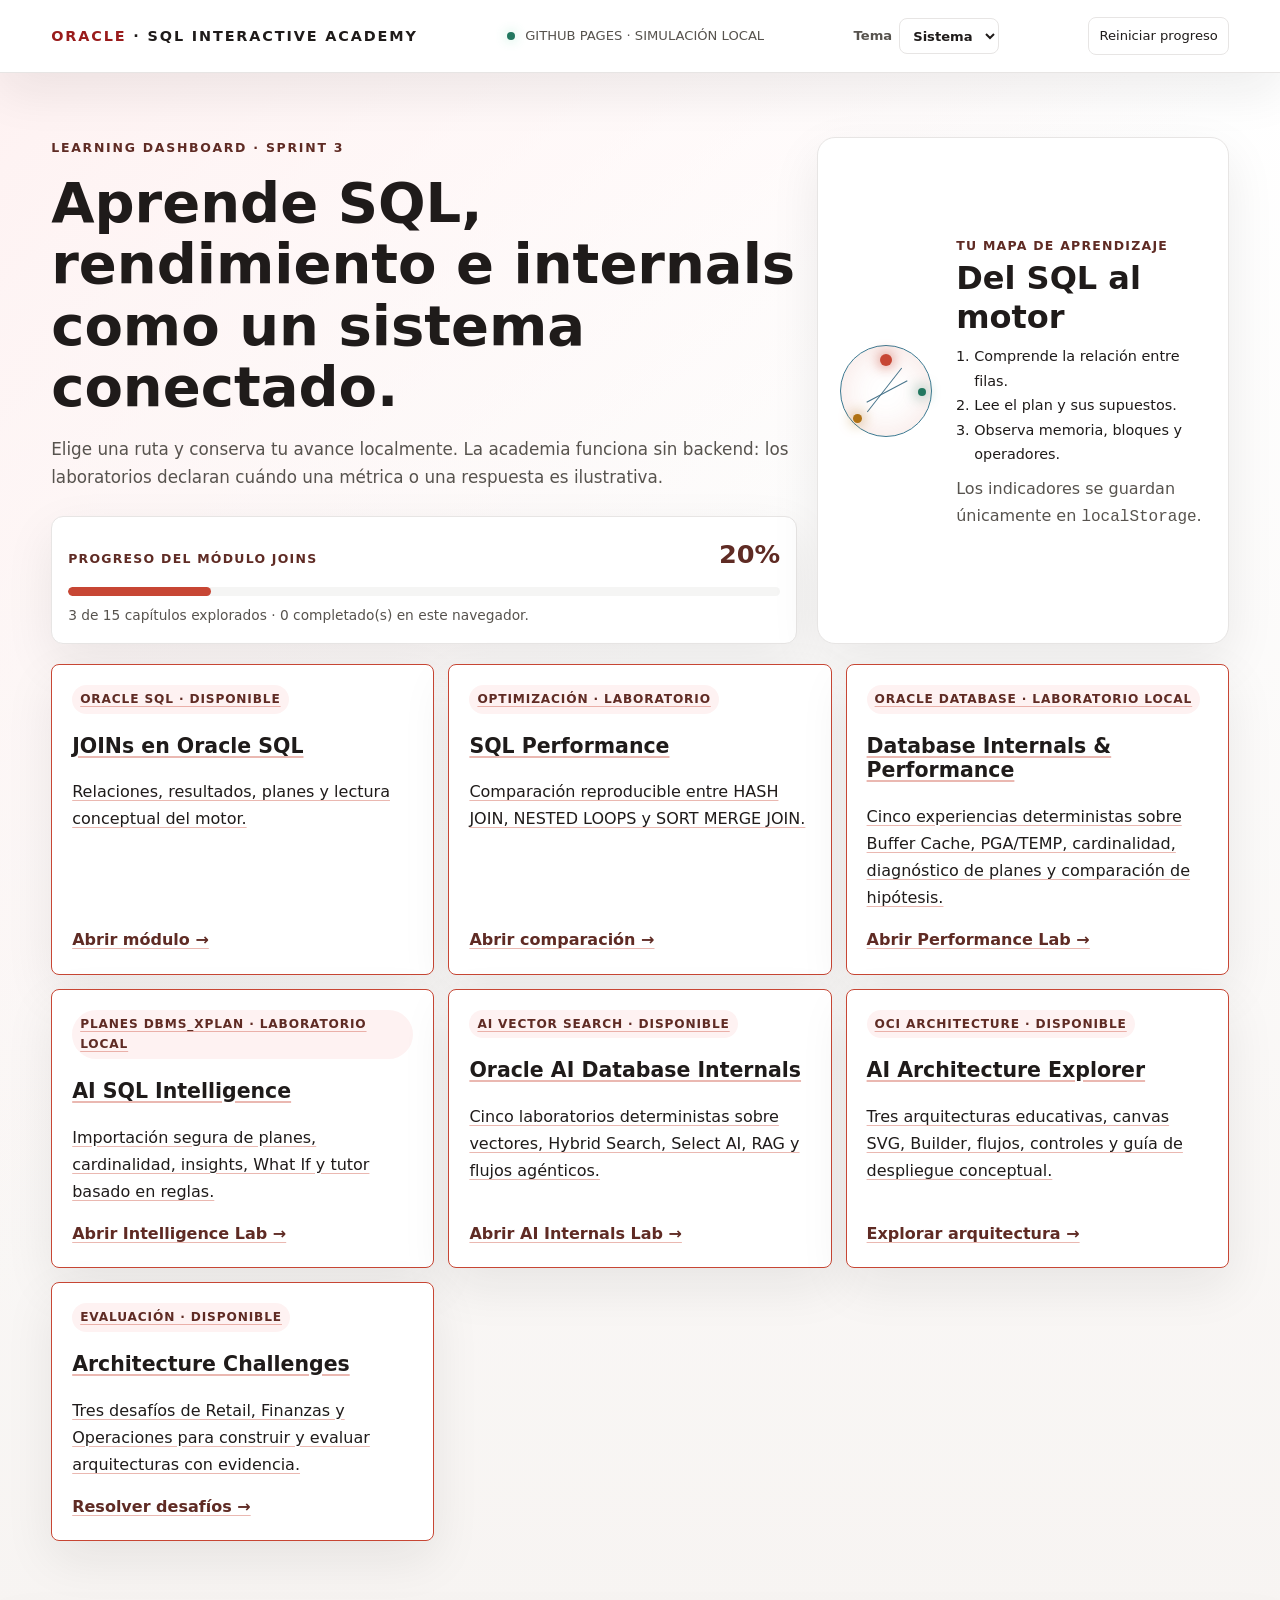
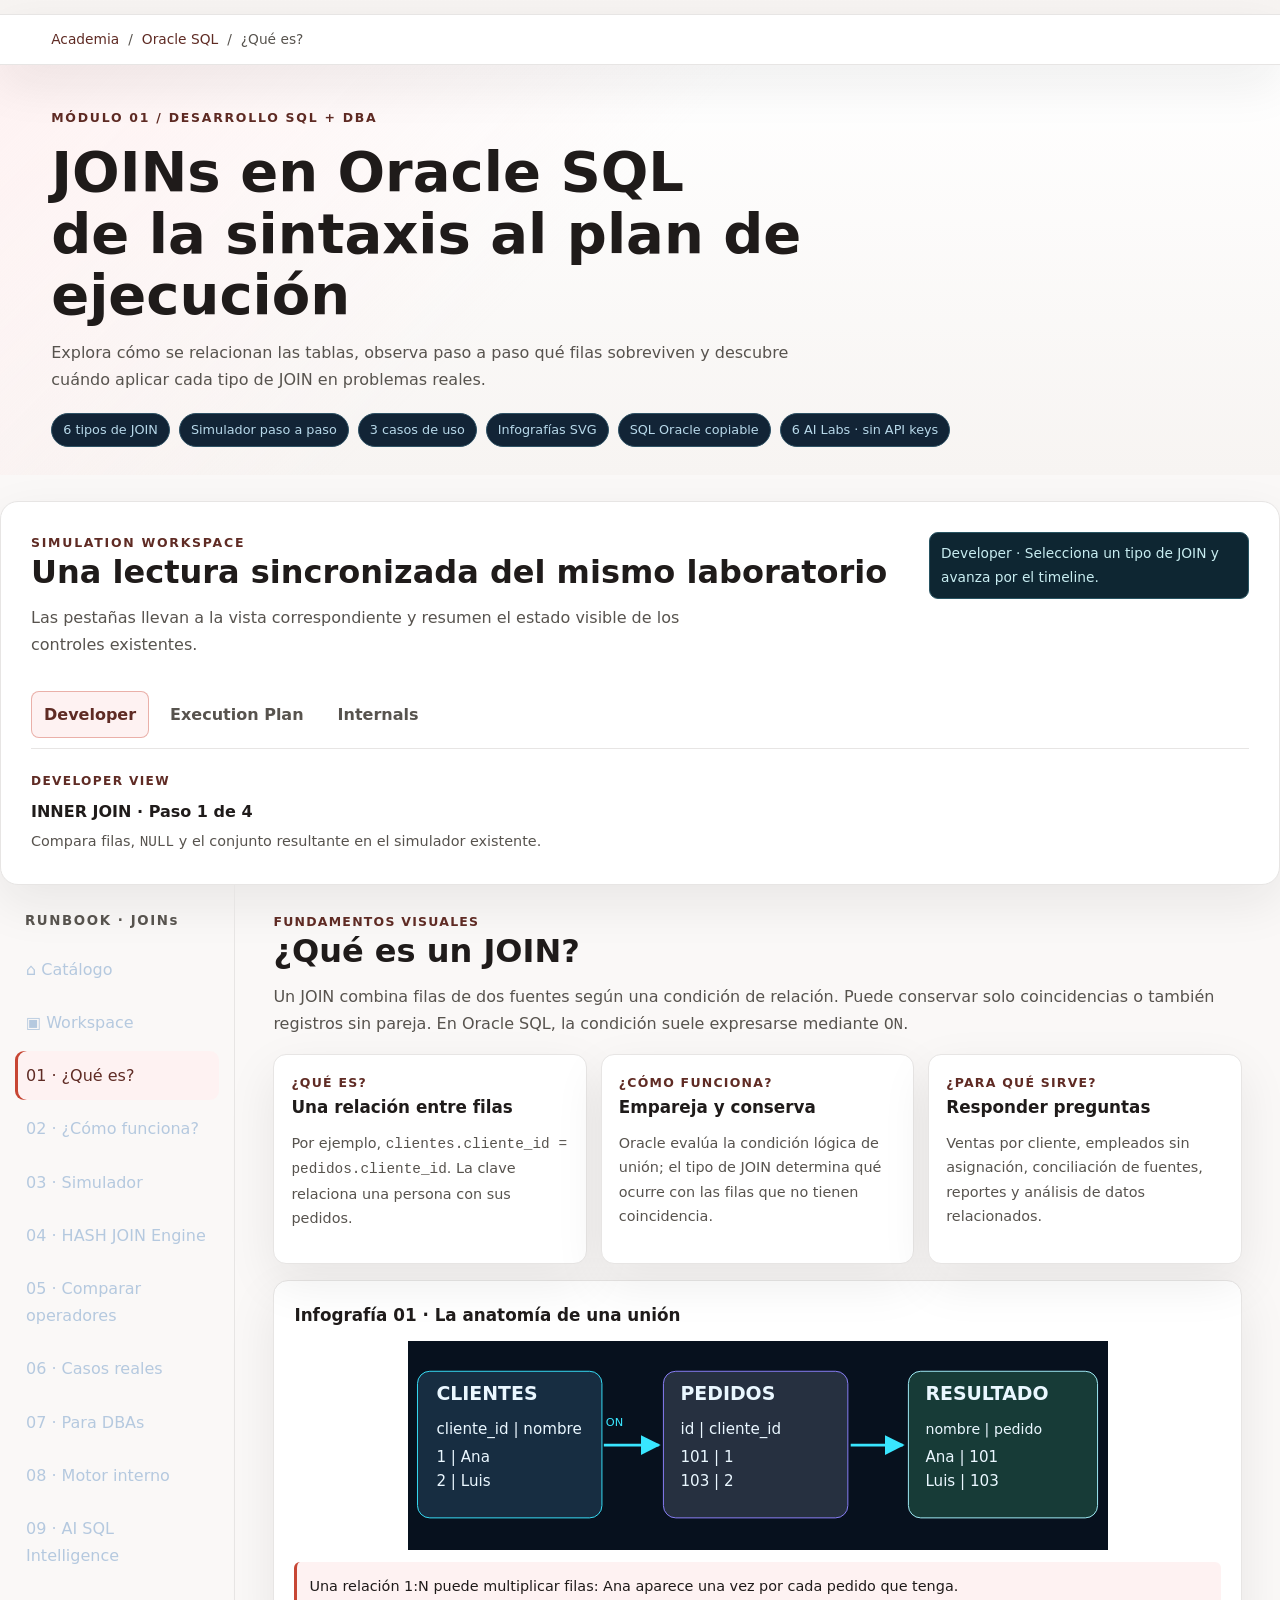
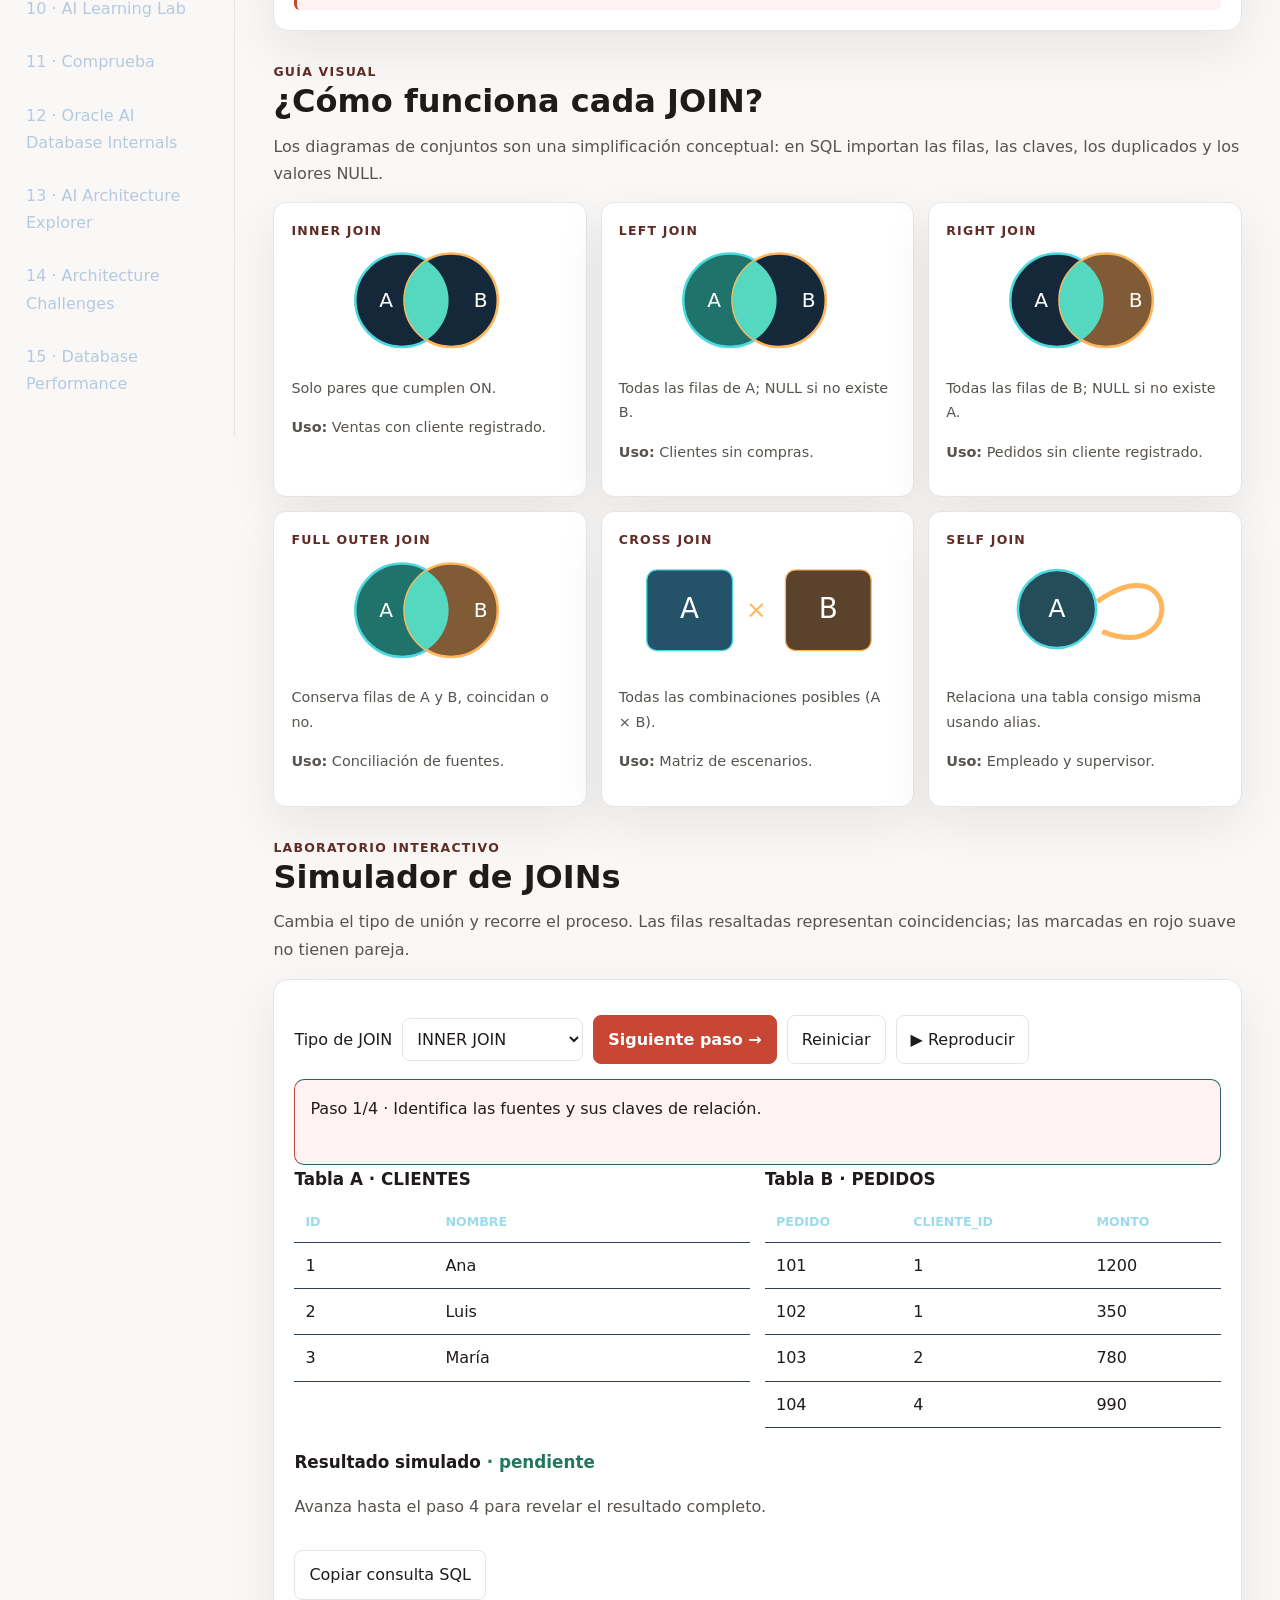
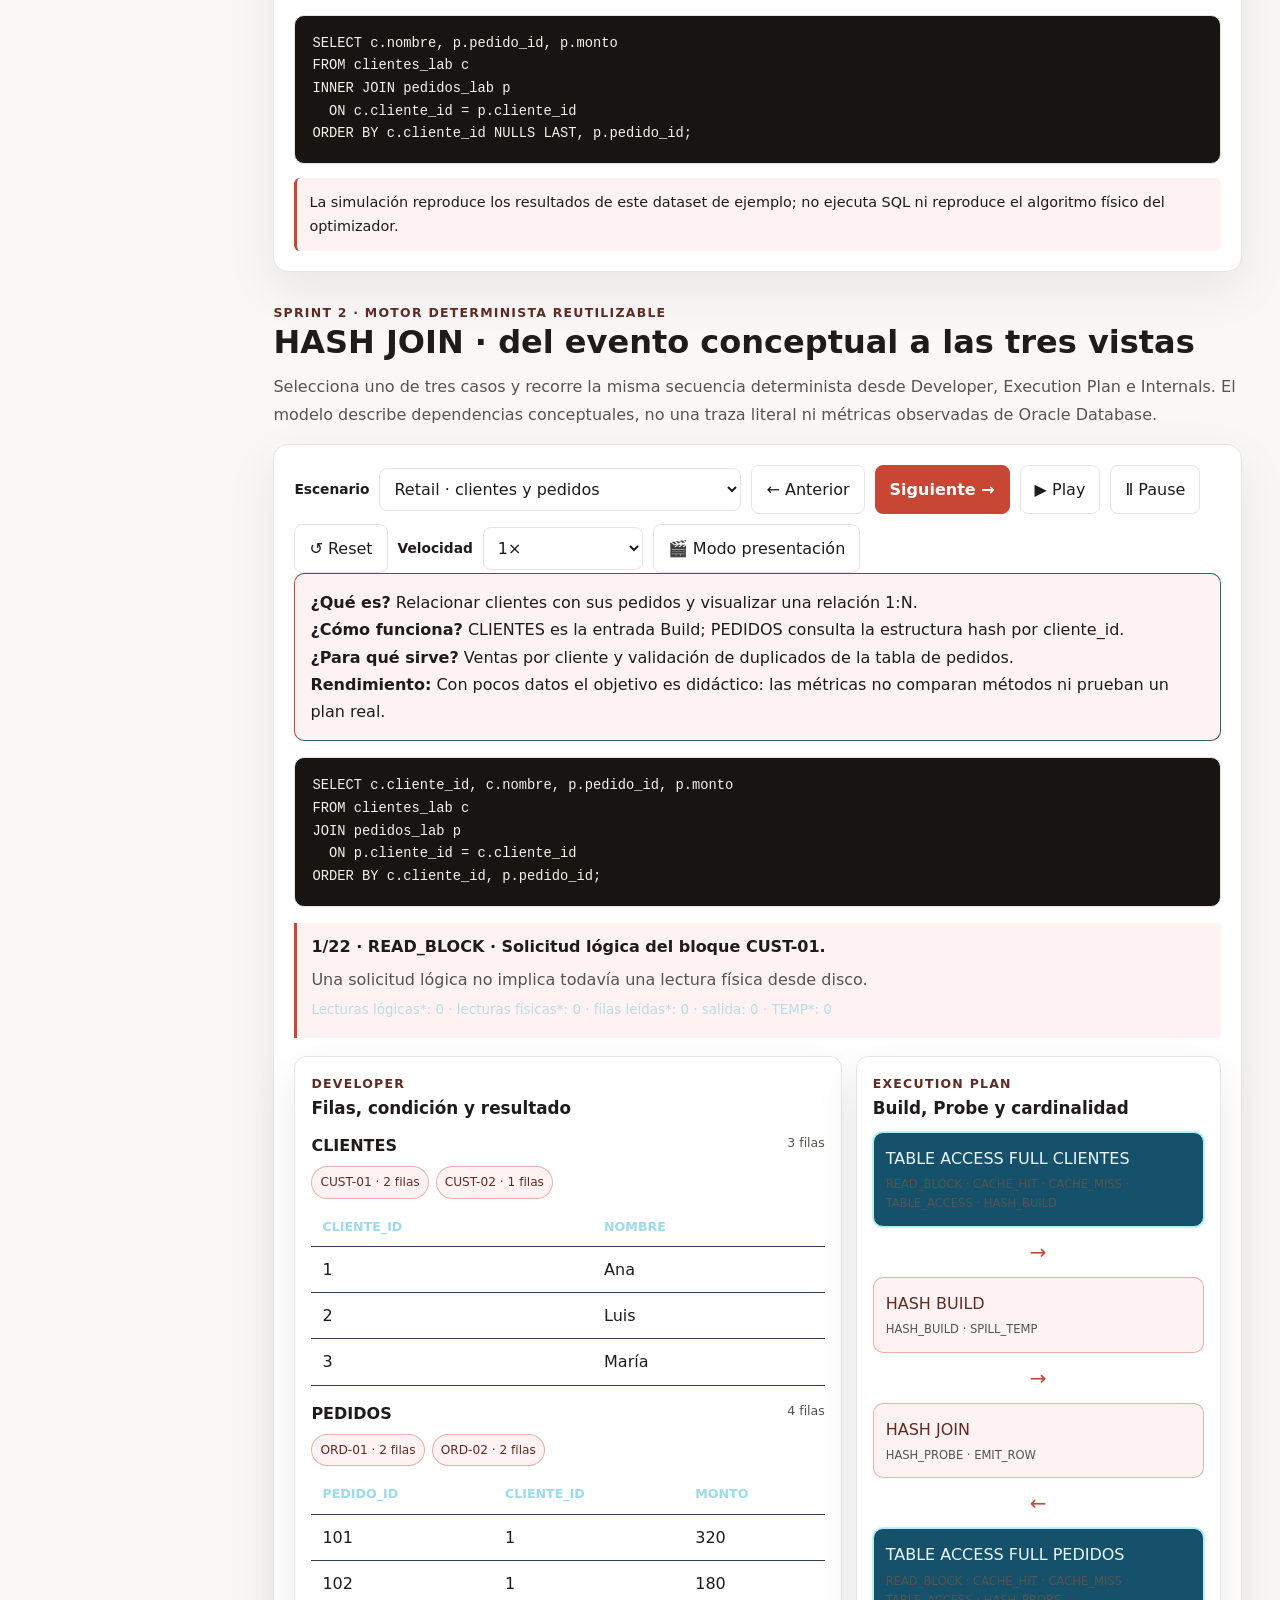
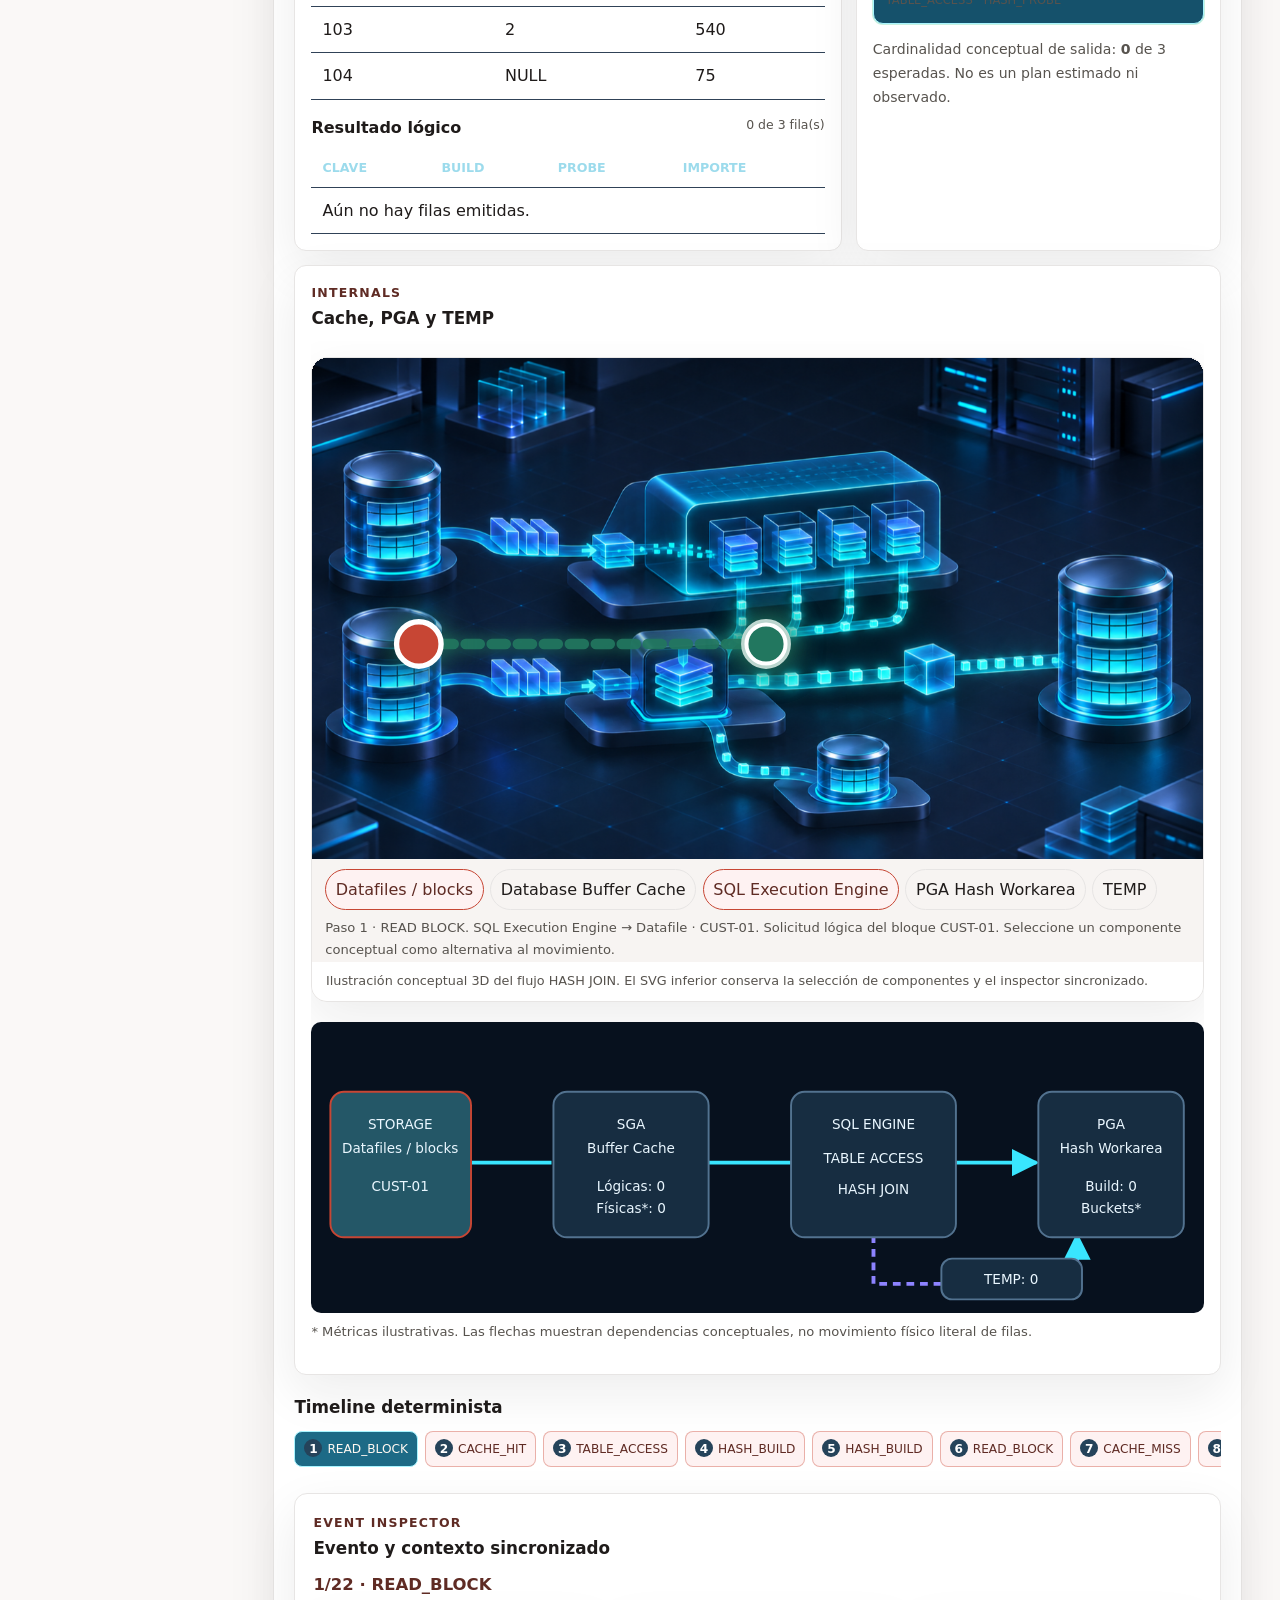
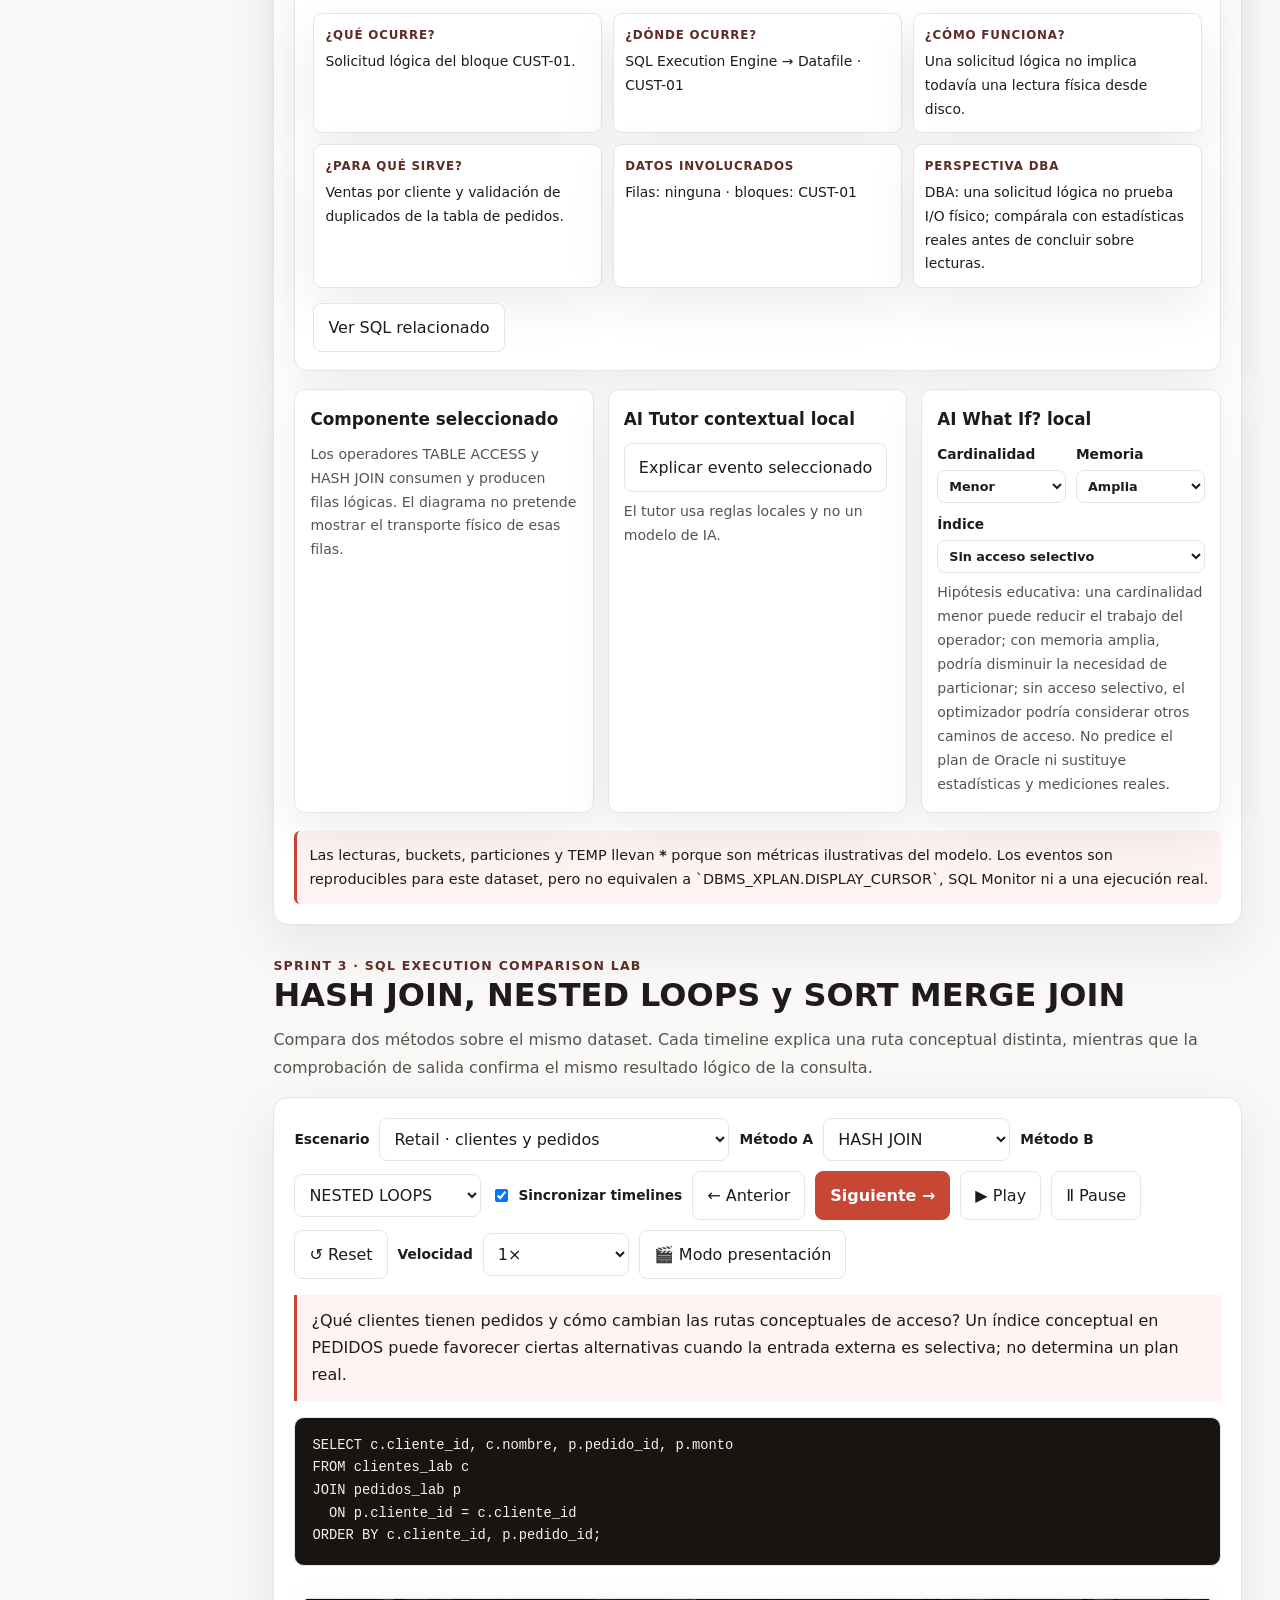
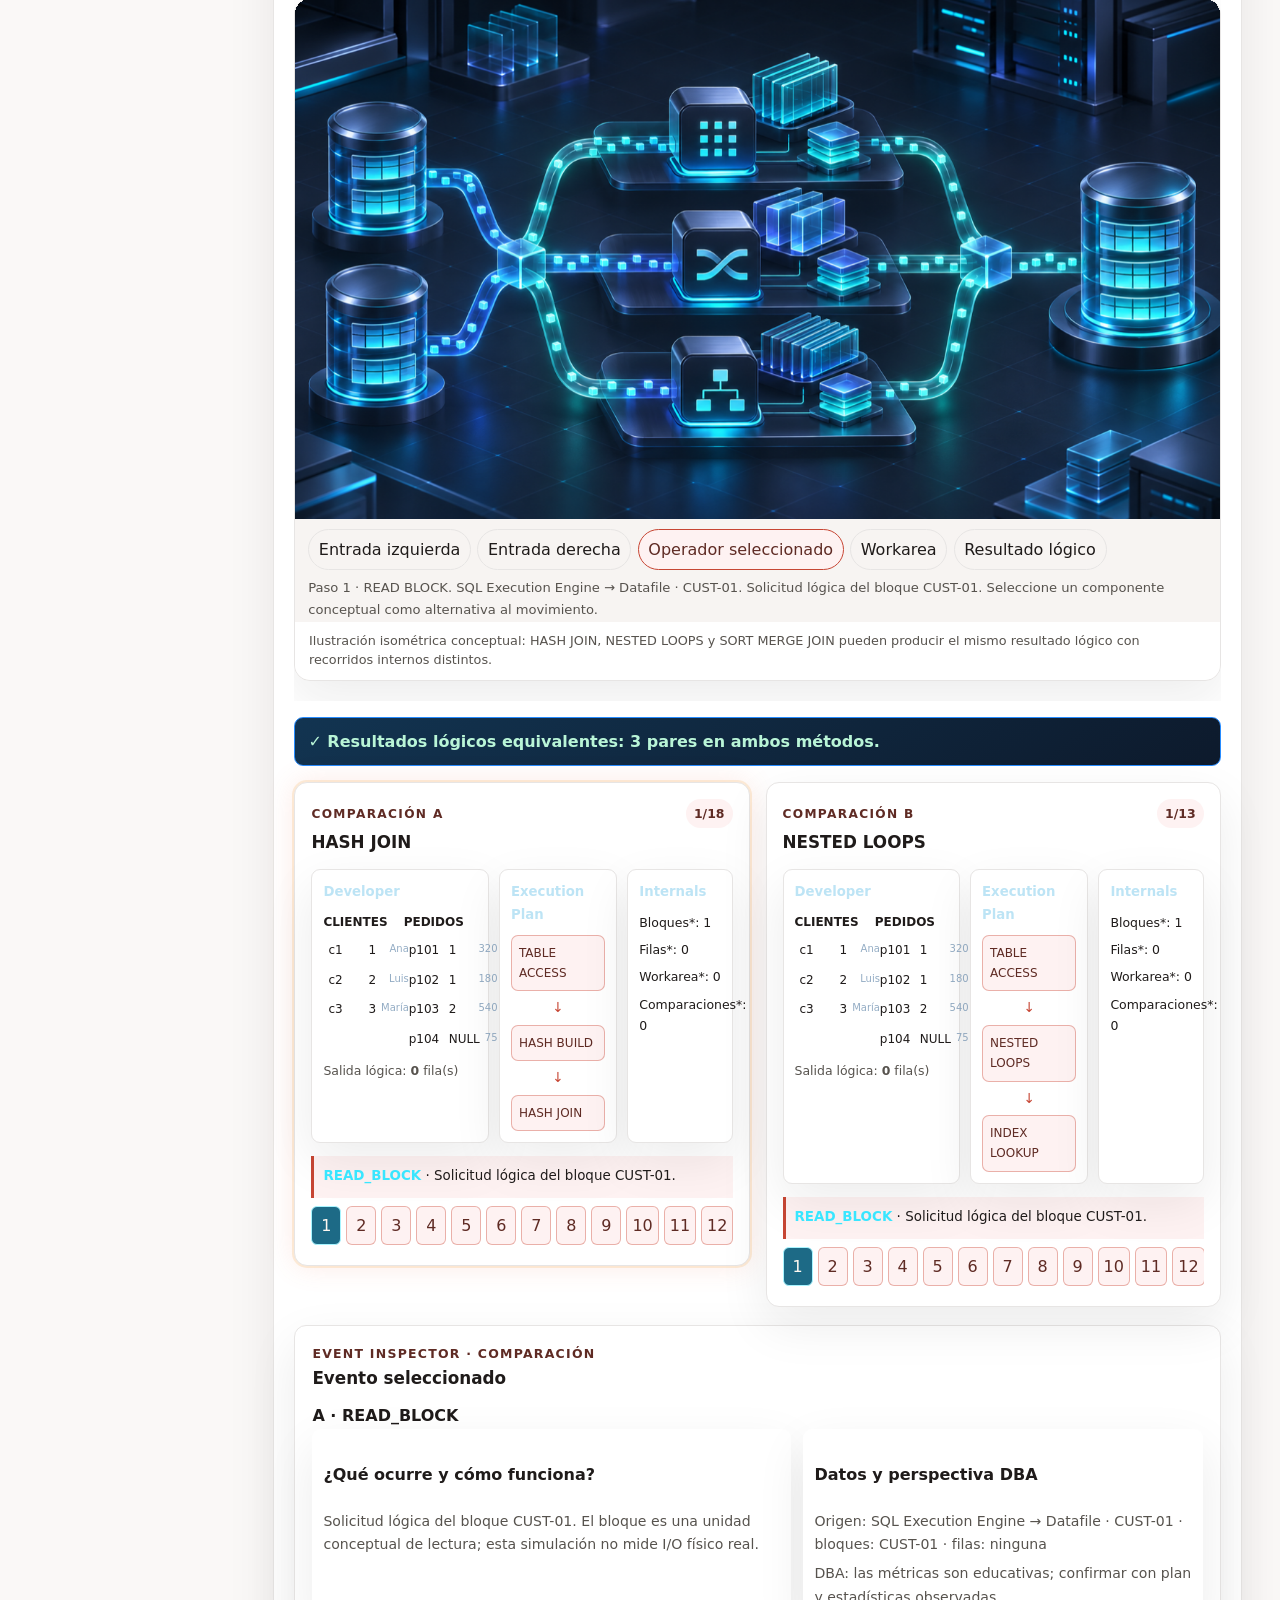
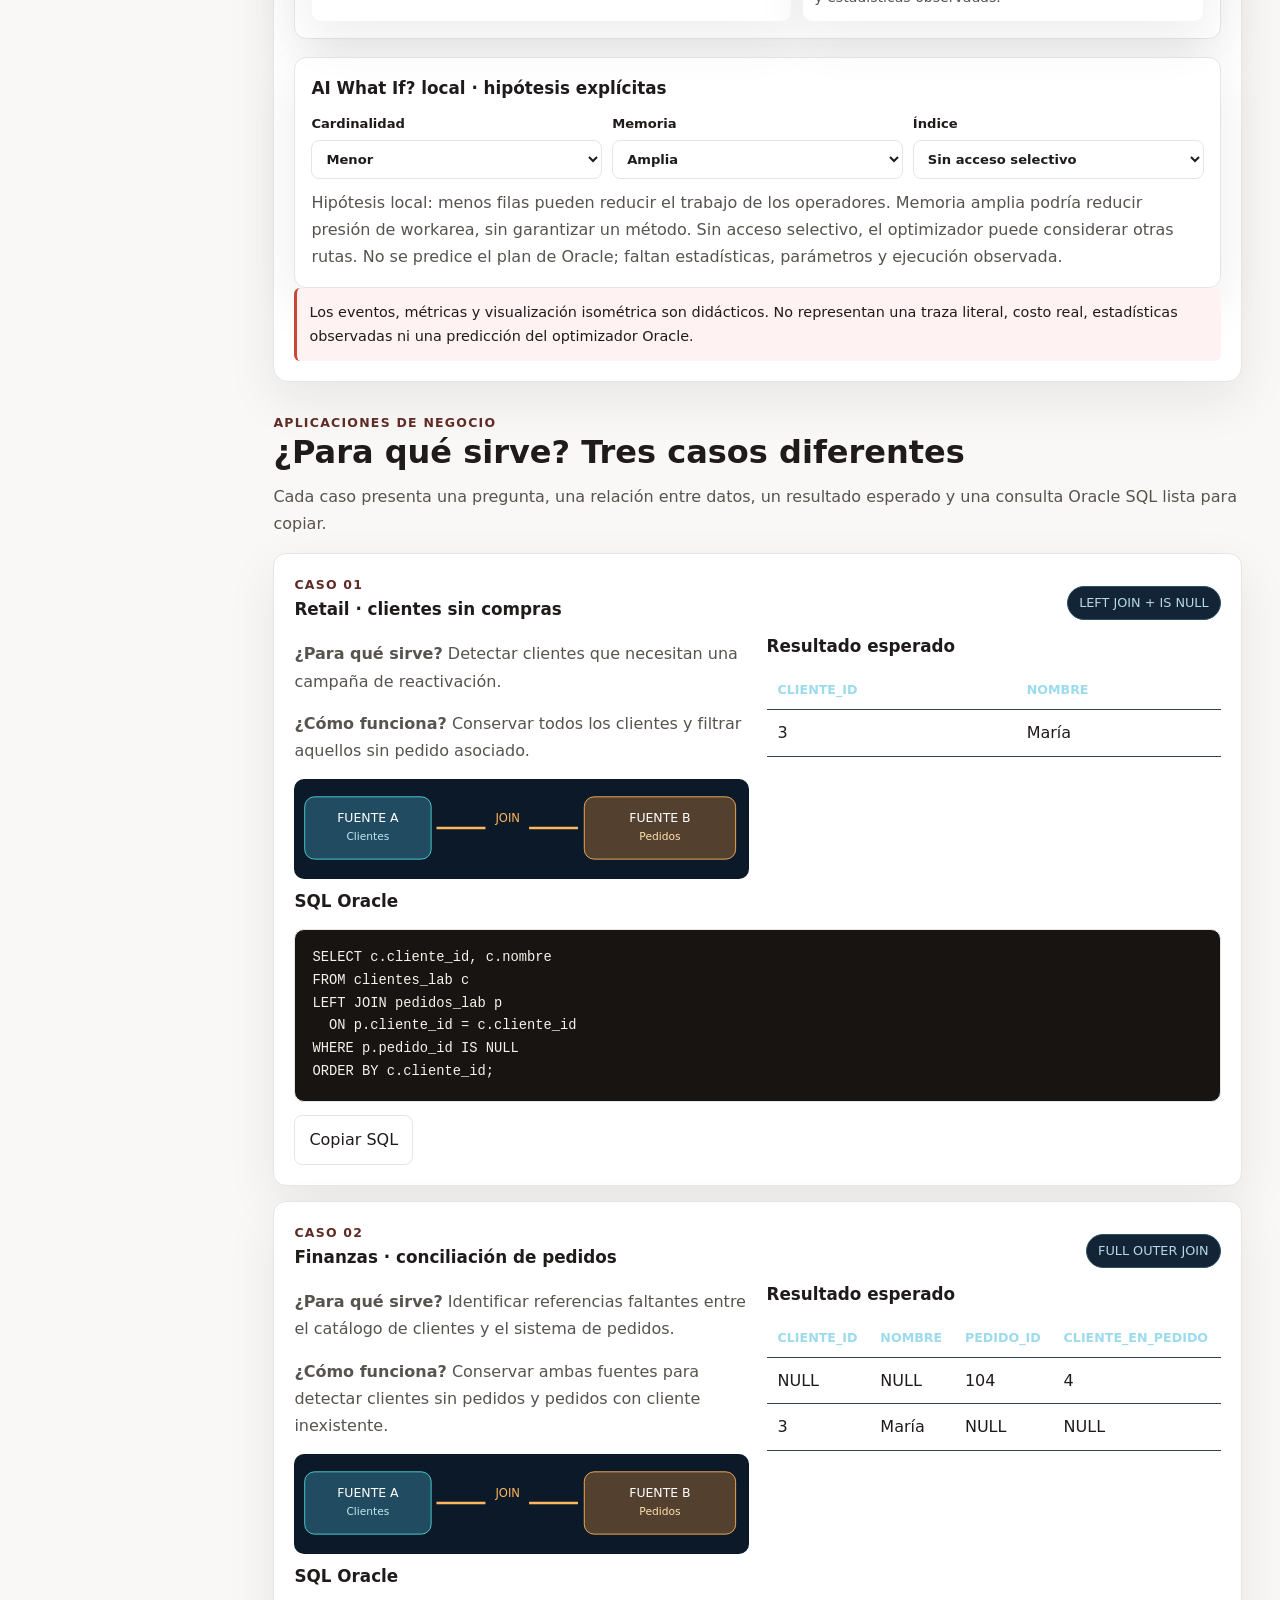
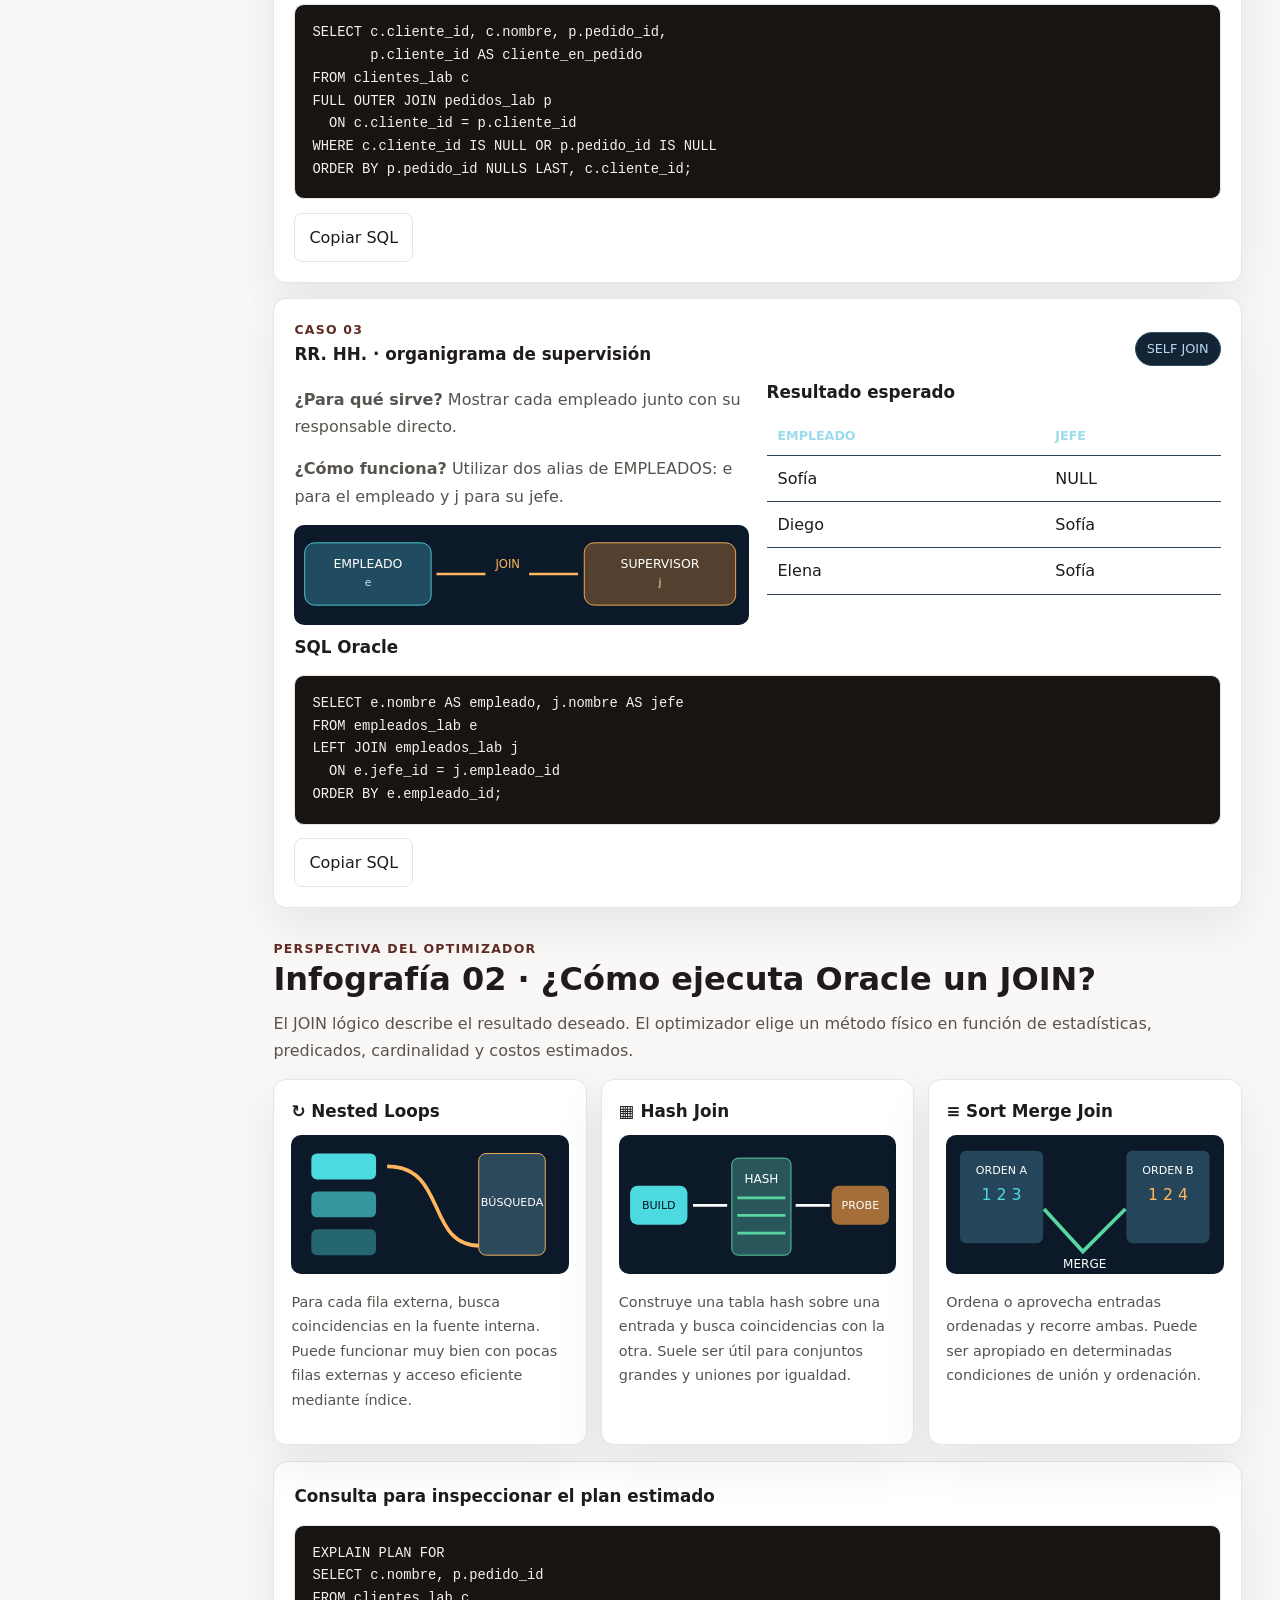
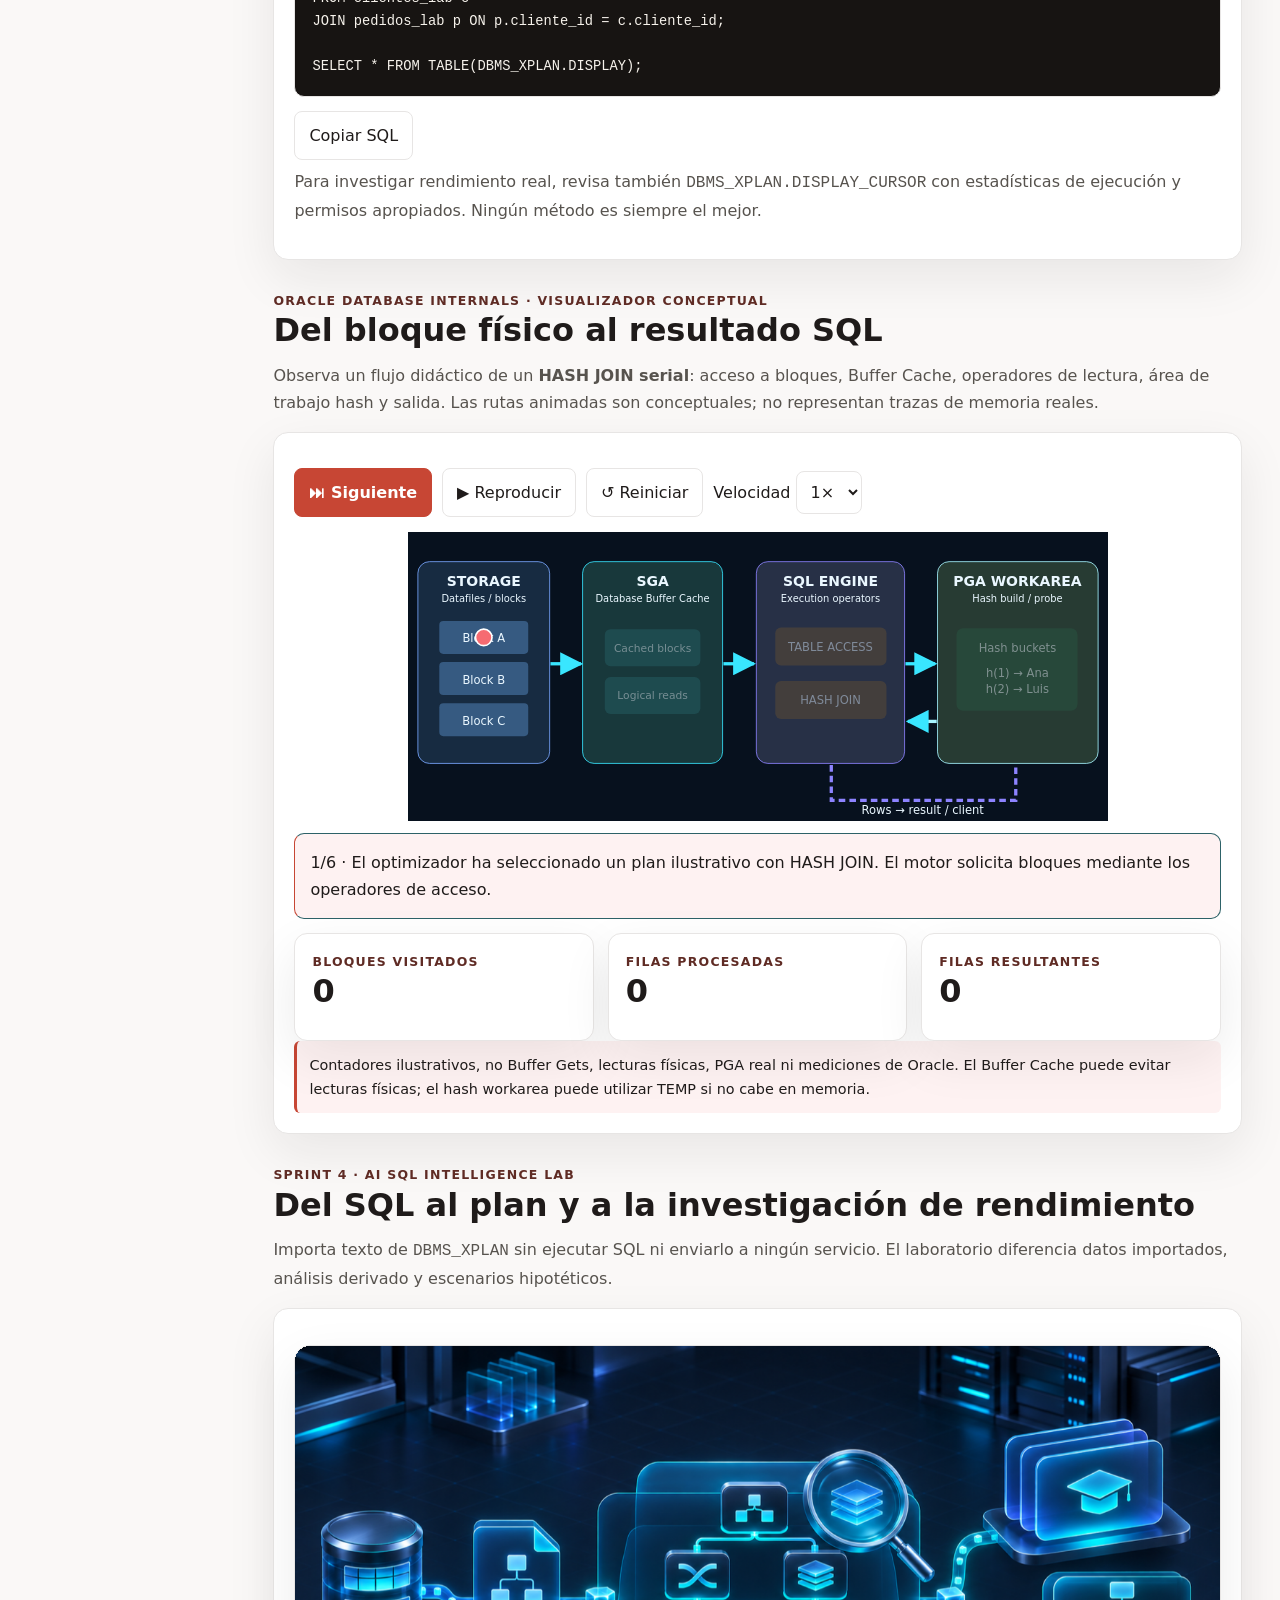
==== commit 02ace84b: "feat: integrate database performance labs into Oracle SQL Academy" ====
--- a/index.html
+++ b/index.html
@@ -3,7 +3,7 @@
 <script>(()=>{try{const v2=localStorage.getItem("oracle-sql-academy.theme.v2"),v1=localStorage.getItem("oracle-sql-academy.theme.v1"),mode=["light","dark","system"].includes(v2)?v2:["light","dark"].includes(v1)?v1:"system",dark=mode==="dark"||(mode==="system"&&matchMedia("(prefers-color-scheme: dark)").matches);document.documentElement.dataset.theme=dark?"dark":"light";document.documentElement.dataset.themeMode=mode;document.documentElement.style.colorScheme=dark?"dark":"light"}catch{}})();</script>
 <style>
 :root{color-scheme:dark;--bg:#080d17;--surface:#101927;--card:#172335;--line:#293b52;--text:#edf5ff;--muted:#9cb0c8;--cyan:#4cd9df;--green:#58d5a0;--orange:#ffb65d;--red:#f66b71;--blue:#79a8ff}*{box-sizing:border-box}html{scroll-behavior:smooth}body{margin:0;background:var(--bg);color:var(--text);font:15px/1.55 Inter,system-ui,-apple-system,Segoe UI,sans-serif}button,select{font:inherit}button{cursor:pointer}button:focus-visible,select:focus-visible,a:focus-visible{outline:3px solid var(--cyan);outline-offset:3px}a{color:var(--cyan)}.top{padding:17px clamp(18px,4vw,60px);border-bottom:1px solid var(--line);display:flex;align-items:center;justify-content:space-between;gap:12px;flex-wrap:wrap;background:#0d1522}.brand{font-weight:800;letter-spacing:.13em;font-size:.9rem}.brand b{color:var(--red)}.status{display:flex;gap:10px;align-items:center;color:var(--muted);font-size:.82rem}.dot{width:8px;height:8px;border-radius:50%;background:var(--green);box-shadow:0 0 12px #58d5a077}.hero{padding:42px clamp(18px,4vw,60px) 28px;background:radial-gradient(ellipse at 80% 10%,#17334a 0,transparent 55%)}.eyebrow{color:var(--cyan);font-size:.78rem;font-weight:800;letter-spacing:.14em;text-transform:uppercase}h1{font-size:clamp(2rem,5vw,3.5rem);line-height:1.1;max-width:880px;margin:13px 0}h2{font-size:clamp(1.35rem,3vw,2rem);line-height:1.2;margin:0 0 12px}h3{margin:0 0 9px;font-size:1.05rem}p{color:var(--muted);margin:8px 0 15px}.hero p{max-width:800px}.chips{display:flex;flex-wrap:wrap;gap:9px;margin-top:20px}.chip{border:1px solid #2f5265;border-radius:100px;padding:5px 11px;color:#b7d8e9;background:#122436;font-size:.8rem}.shell{display:grid;grid-template-columns:235px minmax(0,1fr);max-width:1600px;margin:auto}.side{border-right:1px solid var(--line);padding:25px 15px;position:sticky;top:0;height:max-content}.side small{display:block;color:var(--muted);font-weight:700;margin:0 10px 12px;letter-spacing:.12em}.side a{display:block;text-decoration:none;padding:11px;border-radius:9px;color:#b5c9df;margin:4px 0}.side a:hover,.side a:focus{background:#1b3145;color:white}.main{padding:26px clamp(16px,3vw,45px) 60px;min-width:0}.section{margin:0 0 30px}.panel{background:var(--surface);border:1px solid var(--line);border-radius:15px;padding:20px;margin:16px 0}.grid{display:grid;grid-template-columns:repeat(3,minmax(0,1fr));gap:14px}.card{background:var(--card);border:1px solid var(--line);border-radius:13px;padding:17px;min-width:0}.card p{font-size:.9rem}.kicker{color:var(--cyan);font-size:.78rem;letter-spacing:.1em;text-transform:uppercase;font-weight:800}.visual{width:100%;max-width:700px;display:block;margin:12px auto}.legend{display:flex;gap:17px;flex-wrap:wrap;color:var(--muted);font-size:.85rem}.swatch{width:10px;height:10px;border-radius:50%;display:inline-block;margin-right:5px}.controls{display:flex;gap:10px;flex-wrap:wrap;align-items:center;margin:15px 0}.btn{border:1px solid #37506a;background:#1b3149;color:#e9f4ff;border-radius:9px;padding:10px 14px;min-height:42px}.btn.primary{background:var(--cyan);color:#081721;border-color:var(--cyan);font-weight:800}.btn:hover{filter:brightness(1.12)}select{border:1px solid #37506a;border-radius:9px;background:#1b3149;color:white;padding:10px;max-width:100%}.split{display:grid;grid-template-columns:1fr 1fr;gap:15px}.scroll{overflow:auto}table{border-collapse:collapse;width:100%;min-width:250px}th,td{padding:9px 11px;border-bottom:1px solid #304257;text-align:left;white-space:nowrap}th{color:#9cdbec;font-size:.79rem;text-transform:uppercase}tr.match td{background:#133a38}tr.unmatched td{background:#382c32}pre{background:#070d16;border:1px solid #273a4f;border-radius:10px;padding:17px;color:#cce4fa;overflow:auto;font-size:.86rem;line-height:1.65}code{font-family:ui-monospace,SFMono-Regular,Consolas,monospace}.hint{border-left:3px solid var(--orange);background:#30271d;color:#ffdcaa;padding:12px;border-radius:6px;font-size:.9rem}.stepbox{background:#112b32;border:1px solid #2d6268;padding:15px;border-radius:10px;min-height:86px;color:#e1f8fb}.badge{color:var(--green);font-weight:800}.case{border:1px solid var(--line);border-radius:13px;background:var(--surface);margin:15px 0;padding:20px}.case header{display:flex;justify-content:space-between;align-items:center;gap:10px;flex-wrap:wrap}.case .case-type{color:var(--orange);font-size:.8rem;font-weight:800}.case-grid{display:grid;grid-template-columns:1fr 1fr;gap:18px}.muted{color:var(--muted)}.diagram{width:100%;height:auto;max-height:250px;background:#0c1928;border-radius:10px}.quiz{display:grid;gap:8px}.quiz label{padding:10px;background:#1b2b3d;border-radius:8px;cursor:pointer}.quiz input{margin-right:8px}.feedback{margin-top:10px;color:var(--green);font-weight:700}.foot{border-top:1px solid var(--line);padding:25px;color:var(--muted);font-size:.85rem;text-align:center}@media(max-width:950px){.shell{grid-template-columns:1fr}.side{position:static;border-right:0;border-bottom:1px solid var(--line);display:flex;gap:8px;overflow:auto;padding:10px}.side small{display:none}.side a{white-space:nowrap}.grid{grid-template-columns:1fr 1fr}}@media(max-width:650px){.grid,.split,.case-grid{grid-template-columns:1fr}.hero{padding-top:26px}.panel,.case{padding:15px}}@media(prefers-reduced-motion:reduce){html{scroll-behavior:auto}}
-</style><link rel="stylesheet" href="assets/portal.css"><link rel="stylesheet" href="assets/hash-join-visualizer.css"><link rel="stylesheet" href="assets/join-comparison.css"><link rel="stylesheet" href="assets/animated-data-flow.css"><link rel="stylesheet" href="assets/presentation-mode.css"><script src="content/module-catalog.js" defer></script><script src="content/hash-join-scenarios.js" defer></script><script src="content/execution-comparison-scenarios.js" defer></script><script src="simulation/hash-join-engine.js" defer></script><script src="simulation/join-comparison-engine.js" defer></script><script src="renderer/hash-join-renderer.js" defer></script><script src="renderer/join-comparison-renderer.js" defer></script><script src="renderer/animated-data-flow-renderer.js" defer></script><script src="renderer/presentation-renderer.js" defer></script><script src="ui/presentation-mode.js" defer></script><script src="assets/portal.js?v=11" defer></script><script src="ui/hash-join-visualizer.js" defer></script><script src="ui/join-comparison-lab.js" defer></script></head><body>
+</style><link rel="stylesheet" href="assets/portal.css"><link rel="stylesheet" href="assets/hash-join-visualizer.css"><link rel="stylesheet" href="assets/join-comparison.css"><link rel="stylesheet" href="assets/animated-data-flow.css"><link rel="stylesheet" href="assets/presentation-mode.css"><script src="content/module-catalog.js" defer></script><script src="content/hash-join-scenarios.js" defer></script><script src="content/execution-comparison-scenarios.js" defer></script><script src="simulation/hash-join-engine.js" defer></script><script src="simulation/join-comparison-engine.js" defer></script><script src="renderer/hash-join-renderer.js" defer></script><script src="renderer/join-comparison-renderer.js" defer></script><script src="renderer/animated-data-flow-renderer.js" defer></script><script src="renderer/presentation-renderer.js" defer></script><script src="ui/presentation-mode.js" defer></script><script src="assets/portal.js?v=12" defer></script><script src="ui/hash-join-visualizer.js" defer></script><script src="ui/join-comparison-lab.js" defer></script></head><body>
 <a class="skip-link" href="#mainContent">Saltar al contenido del módulo</a>
 <header class="top"><a class="brand" href="#dashboard" aria-label="Oracle SQL Interactive Academy, ir al catálogo"><b>ORACLE</b> · SQL INTERACTIVE ACADEMY</a><div class="status"><span class="dot"></span> GITHUB PAGES · SIMULACIÓN LOCAL</div><button class="portal-action" type="button" id="resetProgress">Reiniciar progreso</button></header>
 <section class="dashboard" id="dashboard" aria-labelledby="dashboardTitle"><div class="dashboard-copy"><div class="eyebrow">Learning Dashboard · Sprint 3</div><h1 id="dashboardTitle">Aprende SQL, rendimiento e internals como un sistema conectado.</h1><p>Elige una ruta y conserva tu avance localmente. La academia funciona sin backend: los laboratorios declaran cuándo una métrica o una respuesta es ilustrativa.</p><div class="dashboard-progress"><div><span class="kicker">Progreso del módulo JOINs</span><strong id="progressPercent">0%</strong></div><div class="progress-track" role="progressbar" id="progressBar" aria-label="Progreso del módulo JOINs" aria-valuemin="0" aria-valuemax="100" aria-valuenow="0"><span></span></div><p id="progressSummary" aria-live="polite">0 de 10 capítulos explorados en este navegador.</p></div></div><aside class="dashboard-guide" aria-labelledby="guideTitle"><div class="guide-orbit" aria-hidden="true"><span></span><span></span><span></span></div><div><div class="kicker">Tu mapa de aprendizaje</div><h2 id="guideTitle">Del SQL al motor</h2><ol><li>Comprende la relación entre filas.</li><li>Lee el plan y sus supuestos.</li><li>Observa memoria, bloques y operadores.</li></ol><p class="muted">Los indicadores se guardan únicamente en <code>localStorage</code>.</p></div></aside><div class="module-catalog" id="moduleCatalog" aria-label="Catálogo de módulos"></div><div class="portal-feedback" id="portalFeedback" aria-live="polite"></div></section>
@@ -39,6 +39,7 @@
 <rect x="643" y="36" width="195" height="245" rx="14" fill="#273b33" stroke="#58d5a0"/><text x="740" y="65" fill="white" text-anchor="middle" font-size="17" font-weight="bold">PGA WORKAREA</text><text x="740" y="85" fill="#b4eed5" text-anchor="middle" font-size="12">Hash build / probe</text><g id="eng3"><rect x="666" y="117" width="147" height="100" rx="8" fill="#285843"/><text x="740" y="146" fill="white" text-anchor="middle" font-size="14">Hash buckets</text><text x="740" y="176" fill="#a9f1d0" text-anchor="middle" font-size="14">h(1) → Ana</text><text x="740" y="196" fill="#a9f1d0" text-anchor="middle" font-size="14">h(2) → Luis</text></g>
 <path id="path01" d="M173 160H210" stroke="#4cd9df" stroke-width="4" marker-end="url(#engArrow)"/><path id="path12" d="M383 160H420" stroke="#4cd9df" stroke-width="4" marker-end="url(#engArrow)"/><path id="path23" d="M604 160H640" stroke="#4cd9df" stroke-width="4" marker-end="url(#engArrow)"/><path id="path32" d="M642 230H607" stroke="#58d5a0" stroke-width="4" marker-end="url(#engArrow)"/><path id="pathout" d="M514 283V326H738V284" fill="none" stroke="#ffb65d" stroke-width="4" stroke-dasharray="8 5"/><text x="625" y="342" fill="#dceaff" text-anchor="middle" font-size="14">Rows → result / client</text><circle id="enginePacket" cx="172" cy="160" r="10" fill="#f66b71" stroke="white" stroke-width="2"/></svg>
 <div class="stepbox" id="engineExplain" aria-live="polite"></div><div class="grid" style="margin-top:14px"><div class="card"><div class="kicker">Bloques visitados</div><h2 id="mBlocks">0</h2></div><div class="card"><div class="kicker">Filas procesadas</div><h2 id="mRows">0</h2></div><div class="card"><div class="kicker">Filas resultantes</div><h2 id="mOutput">0</h2></div></div><div class="hint">Contadores ilustrativos, no Buffer Gets, lecturas físicas, PGA real ni mediciones de Oracle. El Buffer Cache puede evitar lecturas físicas; el hash workarea puede utilizar TEMP si no cabe en memoria.</div></div></section>
+<section id="buffer-cache-preview" class="section" aria-labelledby="bufferCacheTitle"><div class="kicker">Sprint 8.2 · Preview técnico fuera del RunBook</div><h2 id="bufferCacheTitle">Buffer Cache &amp; I/O · solicitudes, hit, miss y acceso lógico</h2><p>Recorre una secuencia determinista de bloques sintéticos. El modelo separa solicitud lógica, búsqueda en una caché conceptual, posible lectura física conceptual y entrega de filas. No reproduce el algoritmo interno de Buffer Cache ni métricas reales.</p><div class="panel buffer-cache-lab" id="bufferCacheLab"><div class="buffer-toolbar"><label for="bufferScenario">Escenario<select id="bufferScenario"></select></label><label for="bufferCacheState">Estado inicial<select id="bufferCacheState"><option value="cold">Frío</option><option value="warm">Caliente</option></select></label><label for="bufferCapacity">Capacidad educativa<select id="bufferCapacity"><option value="1">1 bloque</option><option value="2">2 bloques</option><option value="3" selected>3 bloques</option><option value="4">4 bloques</option></select></label><label for="bufferPattern">Patrón<select id="bufferPattern"><option value="declared">Declarado</option><option value="sequential">Secuencial</option><option value="reused">Reutilizado</option></select></label><label for="bufferRequestCount">Solicitudes<select id="bufferRequestCount"><option value="2">2</option><option value="4" selected>4</option><option value="6">6</option><option value="8">8</option><option value="12">12</option></select></label></div><div class="buffer-controls"><button class="btn" type="button" id="bufferPrevious">← Anterior</button><button class="btn primary" type="button" id="bufferNext">Siguiente →</button><button class="btn" type="button" id="bufferPlay" aria-pressed="false">▶ Play</button><button class="btn" type="button" id="bufferPause" disabled>Ⅱ Pause</button><button class="btn" type="button" id="bufferReset">↺ Reset</button><label for="bufferSpeed">Velocidad<select id="bufferSpeed"><option value="1">1×</option><option value="2">2×</option><option value="4">4×</option></select></label></div><p class="buffer-learning" id="bufferScenarioPurpose" aria-live="polite"></p><pre class="buffer-sql" id="bufferSql"></pre><div class="buffer-event-status"><strong id="bufferEventLabel" aria-live="polite"></strong><p id="bufferEventExplain"></p><p id="bufferMetrics" aria-live="polite"></p></div><div class="buffer-layout"><section class="buffer-view" aria-labelledby="bufferDeveloperTitle"><div class="kicker">Developer</div><h3 id="bufferDeveloperTitle">Bloques y filas sintéticas</h3><div id="bufferDeveloperView"></div></section><section class="buffer-view" aria-labelledby="bufferPlanTitle"><div class="kicker">Execution Plan</div><h3 id="bufferPlanTitle">Flujo de acceso conceptual</h3><div id="bufferPlanView"></div></section><section class="buffer-view" aria-labelledby="bufferInternalsTitle"><div class="kicker">Database Internals</div><h3 id="bufferInternalsTitle">Datafiles, Buffer Cache y SQL Engine</h3><div id="bufferInternalsView"></div></section></div><section class="buffer-view"><h3>Timeline determinista</h3><div class="buffer-timeline" id="bufferEventList" aria-label="Eventos de Buffer Cache"></div></section><section class="performance-inspector" aria-labelledby="bufferInspectorHeading"><div class="kicker">Event Inspector · compartido por estado</div><h3 id="bufferInspectorHeading">Evento y contexto sincronizado</h3><strong id="bufferInspectorTitle" aria-live="polite"></strong><dl class="performance-inspector-grid"><div><dt>¿Qué ocurre?</dt><dd id="bufferInspectorOccurs"></dd></div><div><dt>¿Dónde ocurre?</dt><dd id="bufferInspectorWhere"></dd></div><div><dt>¿Cómo funciona?</dt><dd id="bufferInspectorHow"></dd></div><div><dt>¿Para qué sirve?</dt><dd id="bufferInspectorWhy"></dd></div><div><dt>Datos involucrados</dt><dd id="bufferInspectorData"></dd></div><div><dt>Perspectiva DBA</dt><dd id="bufferInspectorDba"></dd></div></dl><button class="btn" type="button" id="bufferRelatedSqlButton" aria-expanded="false" aria-controls="bufferRelatedSqlPanel">Ver SQL relacionado</button><div class="buffer-related-sql" id="bufferRelatedSqlPanel" hidden><pre id="bufferRelatedSql"></pre></div></section><div class="buffer-explain-grid"><section class="buffer-tutor"><h3>Tutor contextual local</h3><button class="btn" type="button" id="bufferTutor">Explicar evento seleccionado</button><p id="bufferTutorOutput" aria-live="polite">El tutor utiliza reglas locales del escenario, no un modelo de IA.</p></section><section class="buffer-hypothesis-panel"><h3>What If educativo</h3><p id="bufferHypothesis" aria-live="polite"></p></section></div><p class="buffer-legend">Las métricas con <strong>*</strong> son ilustrativas. Este preview no añade aún el capítulo 15, rutas oficiales ni progreso; esas integraciones pertenecen a Sprint 8.7.</p></div></section>
 <section id="ai" class="section"><div class="kicker">AI Learning Lab · primera versión</div><h2>Aprende SQL y Oracle AI Database con experiencias interactivas</h2><p>Seis herramientas educativas, completamente locales y compatibles con GitHub Pages. <strong>Modo demostración:</strong> no utilizan LLM, embeddings reales ni ejecutan SQL; las respuestas proceden de reglas y ejemplos controlados.</p>
 <div class="grid"><div class="card"><h3>✨ AI Tutor</h3><p>Explicaciones contextualizadas según la etapa del motor.</p></div><div class="card"><h3>🔍 SQL Analyzer</h3><p>Revisión heurística de patrones de SQL.</p></div><div class="card"><h3>🧩 Plan Explainer</h3><p>Interpretación didáctica de operadores comunes.</p></div><div class="card"><h3>🧪 AI: What If?</h3><p>Escenarios de cardinalidad, índices y memoria.</p></div><div class="card"><h3>◈ Vector Search</h3><p>Exploración de vecinos cercanos en un espacio 2D ficticio.</p></div><div class="card"><h3>💬 Select AI + RAG</h3><p>Demostraciones guiadas de NL→SQL y recuperación.</p></div></div>
 <div class="panel"><h3>✨ Tutor contextual</h3><label for="tutorQuestion">¿Qué deseas comprender?</label><select id="tutorQuestion"><option value="current">¿Qué sucede en el paso actual?</option><option value="pga">¿Qué ocurre si falta memoria PGA?</option><option value="join">¿Por qué HASH JOIN y no NESTED LOOPS?</option><option value="cache">¿Cuál es la diferencia entre Buffer Cache y PGA?</option></select><button class="btn primary" id="askTutor">Explicar</button><div class="stepbox" id="tutorAnswer" aria-live="polite" style="margin-top:12px">Selecciona una pregunta para recibir una explicación contextual.</div></div>
@@ -55,7 +56,8 @@
 </section>
 <section id="reto" class="section"><div class="kicker">Comprueba tu comprensión</div><h2>Reto rápido</h2><div class="panel"><h3>Quieres listar TODOS los clientes, incluso quienes no han comprado. ¿Qué JOIN usarías si CLIENTES está a la izquierda?</h3><form id="quiz" class="quiz"><label><input type="radio" name="q" value="INNER">INNER JOIN</label><label><input type="radio" name="q" value="LEFT">LEFT JOIN</label><label><input type="radio" name="q" value="CROSS">CROSS JOIN</label><button class="btn primary" type="submit">Comprobar</button></form><div class="feedback" id="feedback" aria-live="polite"></div></div></section>
 <section id="architecture-challenges" class="section" aria-labelledby="architectureChallengesTitle"></section>
-<nav class="chapter-nav" aria-label="Navegación entre capítulos"><a class="btn" id="previousChapter" href="#dashboard">← Volver al catálogo</a><span id="chapterPosition" aria-live="polite">Capítulo 1 de 14</span><a class="btn primary" id="nextChapter" href="#como">Siguiente capítulo →</a></nav>
+<section id="database-performance" class="section" aria-labelledby="databasePerformanceTitle"></section>
+<nav class="chapter-nav" aria-label="Navegación entre capítulos"><a class="btn" id="previousChapter" href="#dashboard">← Volver al catálogo</a><span id="chapterPosition" aria-live="polite">Capítulo 1 de 15</span><a class="btn primary" id="nextChapter" href="#como">Siguiente capítulo →</a></nav>
 </main></div><footer>Oracle SQL Interactive Academy · Módulo 01 · Sitio estático para GitHub Pages · Datos ficticios de aprendizaje.</footer>
 <script>
 const $=id=>document.getElementById(id);
--- a/assets/portal.css
+++ b/assets/portal.css
@@ -3,12 +3,13 @@
   --portal-glow: rgba(76, 217, 223, .16);
   --portal-panel: rgba(16, 25, 39, .88);
   --portal-shadow: 0 20px 50px rgba(0, 0, 0, .24);
+  --portal-sticky-offset: 0px;
 }
 
 .skip-link { position: fixed; top: 12px; left: 12px; z-index: 20; padding: 9px 13px; background: var(--cyan); color: #07131d; border-radius: 8px; transform: translateY(-180%); font-weight: 800; text-decoration: none; }
 .skip-link:focus { transform: translateY(0); }
 .top { position: sticky; top: 0; z-index: 10; box-shadow: 0 10px 30px rgba(0, 0, 0, .16); }
-.section { scroll-margin-top: 84px; }
+.section { scroll-margin-top: var(--portal-sticky-offset); }
 .brand { color: var(--text); text-decoration: none; }
 .portal-action { border: 1px solid #36536e; background: transparent; border-radius: 8px; color: var(--muted); padding: 7px 10px; font-size: .82rem; }
 .portal-action:hover { color: var(--text); border-color: var(--cyan); }
@@ -67,6 +68,12 @@
 .side a[data-completed]::after { content: "✓"; float: right; color: var(--green); font-weight: 900; }
 .chapter-nav { display: flex; justify-content: space-between; gap: 14px; align-items: center; margin-top: 34px; padding-top: 20px; border-top: 1px solid var(--line); }
 .chapter-nav span { color: var(--muted); font-size: .88rem; text-align: center; }
+.performance-chapter-header { display: grid; gap: 12px; padding: clamp(18px, 3vw, 30px); border: 1px solid var(--oci-border); border-radius: var(--oci-radius); background: var(--oci-surface); box-shadow: var(--oci-shadow); }
+.performance-chapter-header h2, .performance-diagnostics-bridge h3 { margin: 0; }
+.performance-lab-nav { display: grid; grid-template-columns: repeat(5, minmax(0, 1fr)); gap: 9px; }
+.performance-lab-nav a { min-width: 0; padding: 10px; border: 1px solid var(--oci-border); border-radius: var(--oci-radius); background: var(--oci-surface-soft); color: var(--oci-text); font-weight: 750; text-decoration: none; }
+.performance-lab-nav a:hover, .performance-lab-nav a:focus-visible { border-color: var(--oci-accent); background: var(--oci-hover); }
+.performance-diagnostics-bridge { margin: 18px 0; }
 .case-grid > div { min-width: 0; }
 .case-grid .diagram,
 .case-grid .scroll { max-width: 100%; }
@@ -78,6 +85,7 @@
   .shell, .side, .main { min-width: 0; width: 100%; }
   .side { max-width: 100%; }
   .workspace { margin: 20px 16px 0; }
+  .performance-lab-nav { grid-template-columns: repeat(2, minmax(0, 1fr)); }
   .workspace-heading { display: block; }
   .workspace-status { margin-top: 12px; max-width: none; }
   .breadcrumbs { padding-left: 18px; padding-right: 18px; }
@@ -95,6 +103,7 @@
   .chapter-nav { flex-wrap: wrap; }
   .chapter-nav .btn { flex: 1 1 160px; text-align: center; }
   .chapter-nav span { flex-basis: 100%; order: -1; }
+  .performance-lab-nav { grid-template-columns: 1fr; }
 }
 
 @media (prefers-reduced-motion: reduce) {
